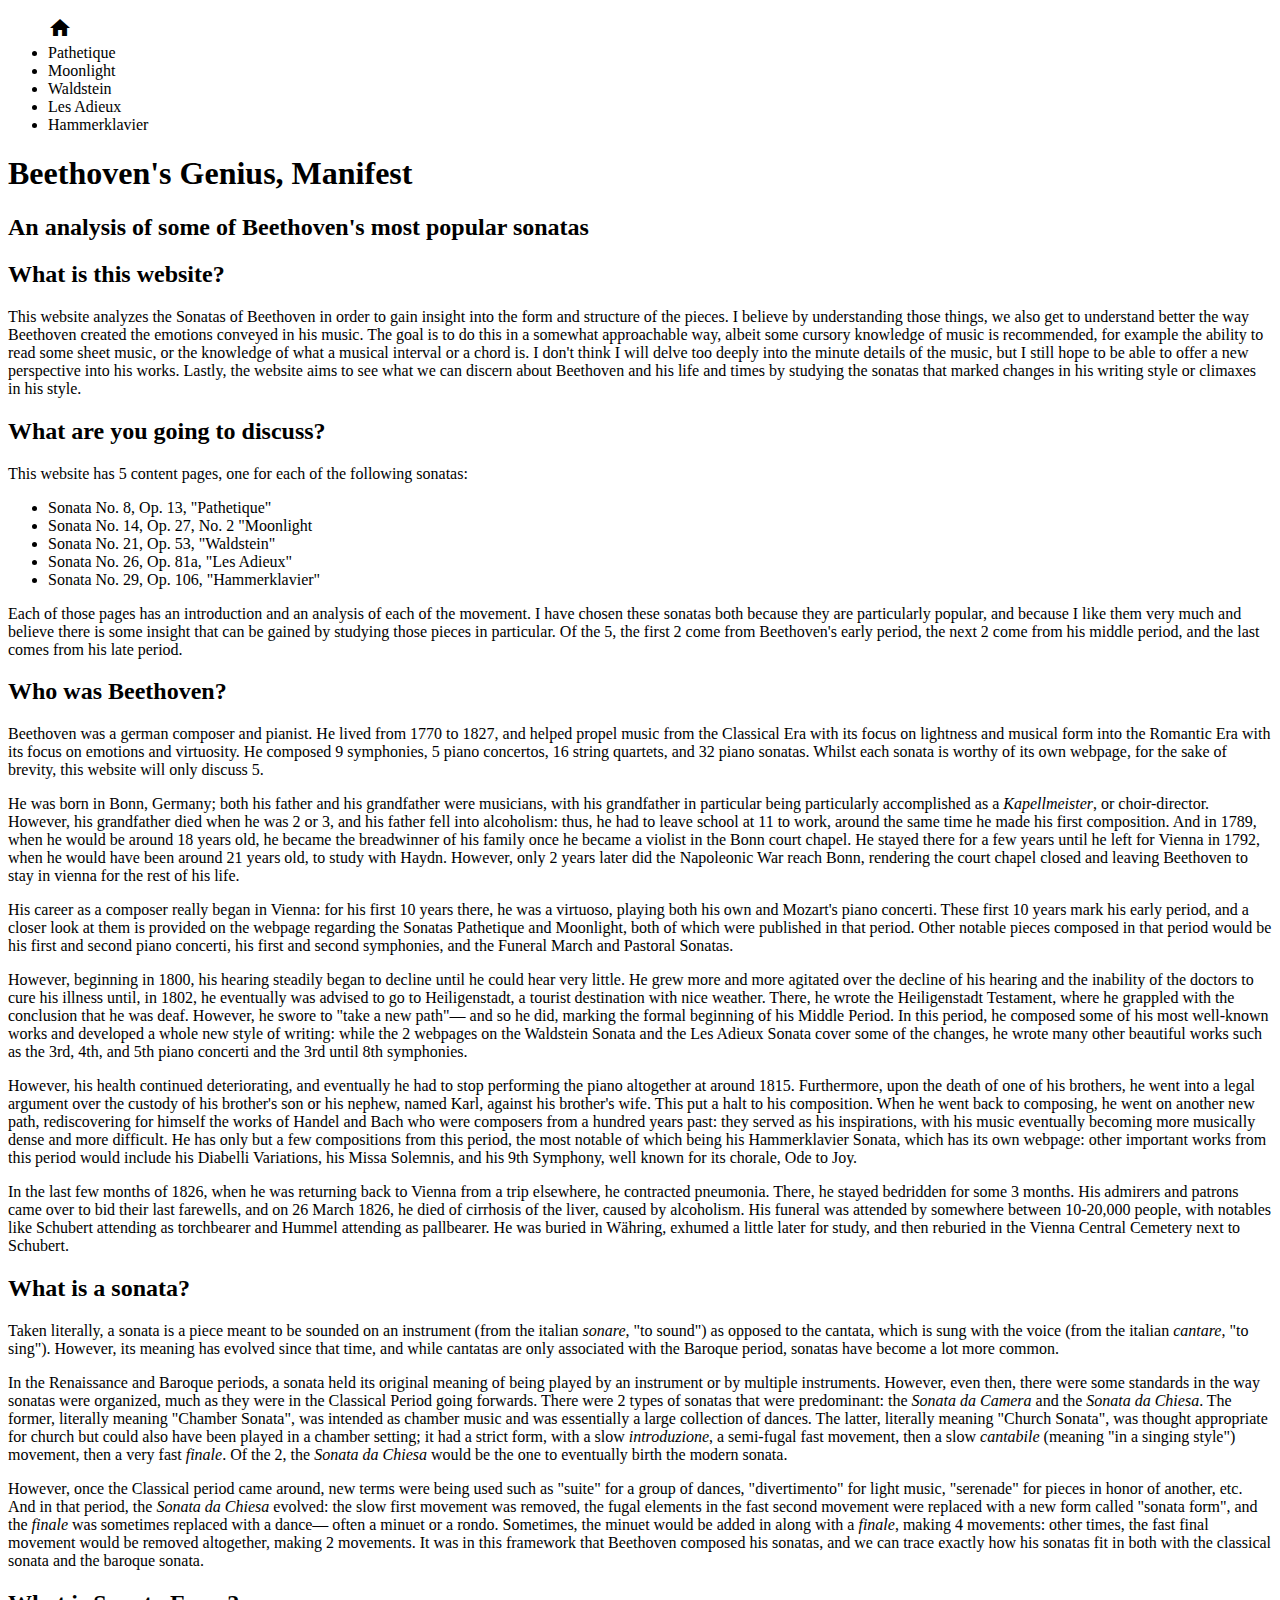
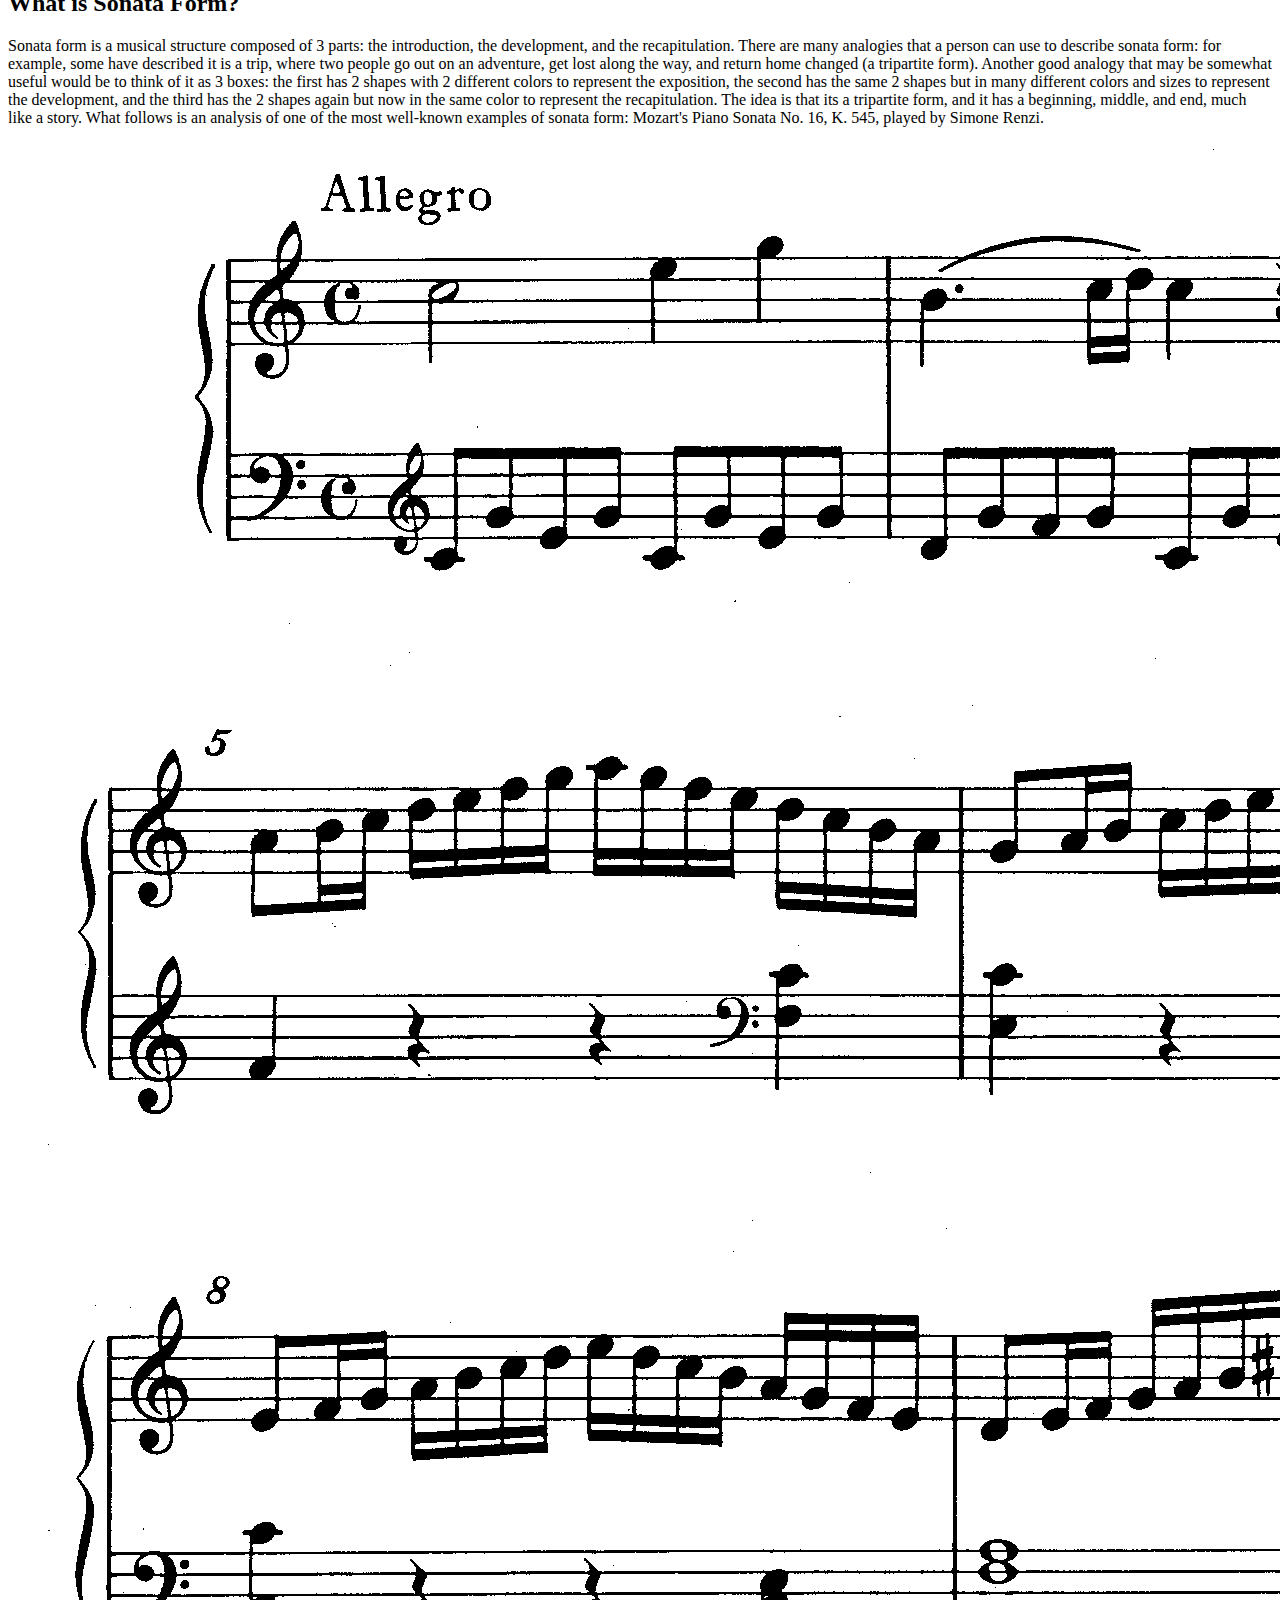
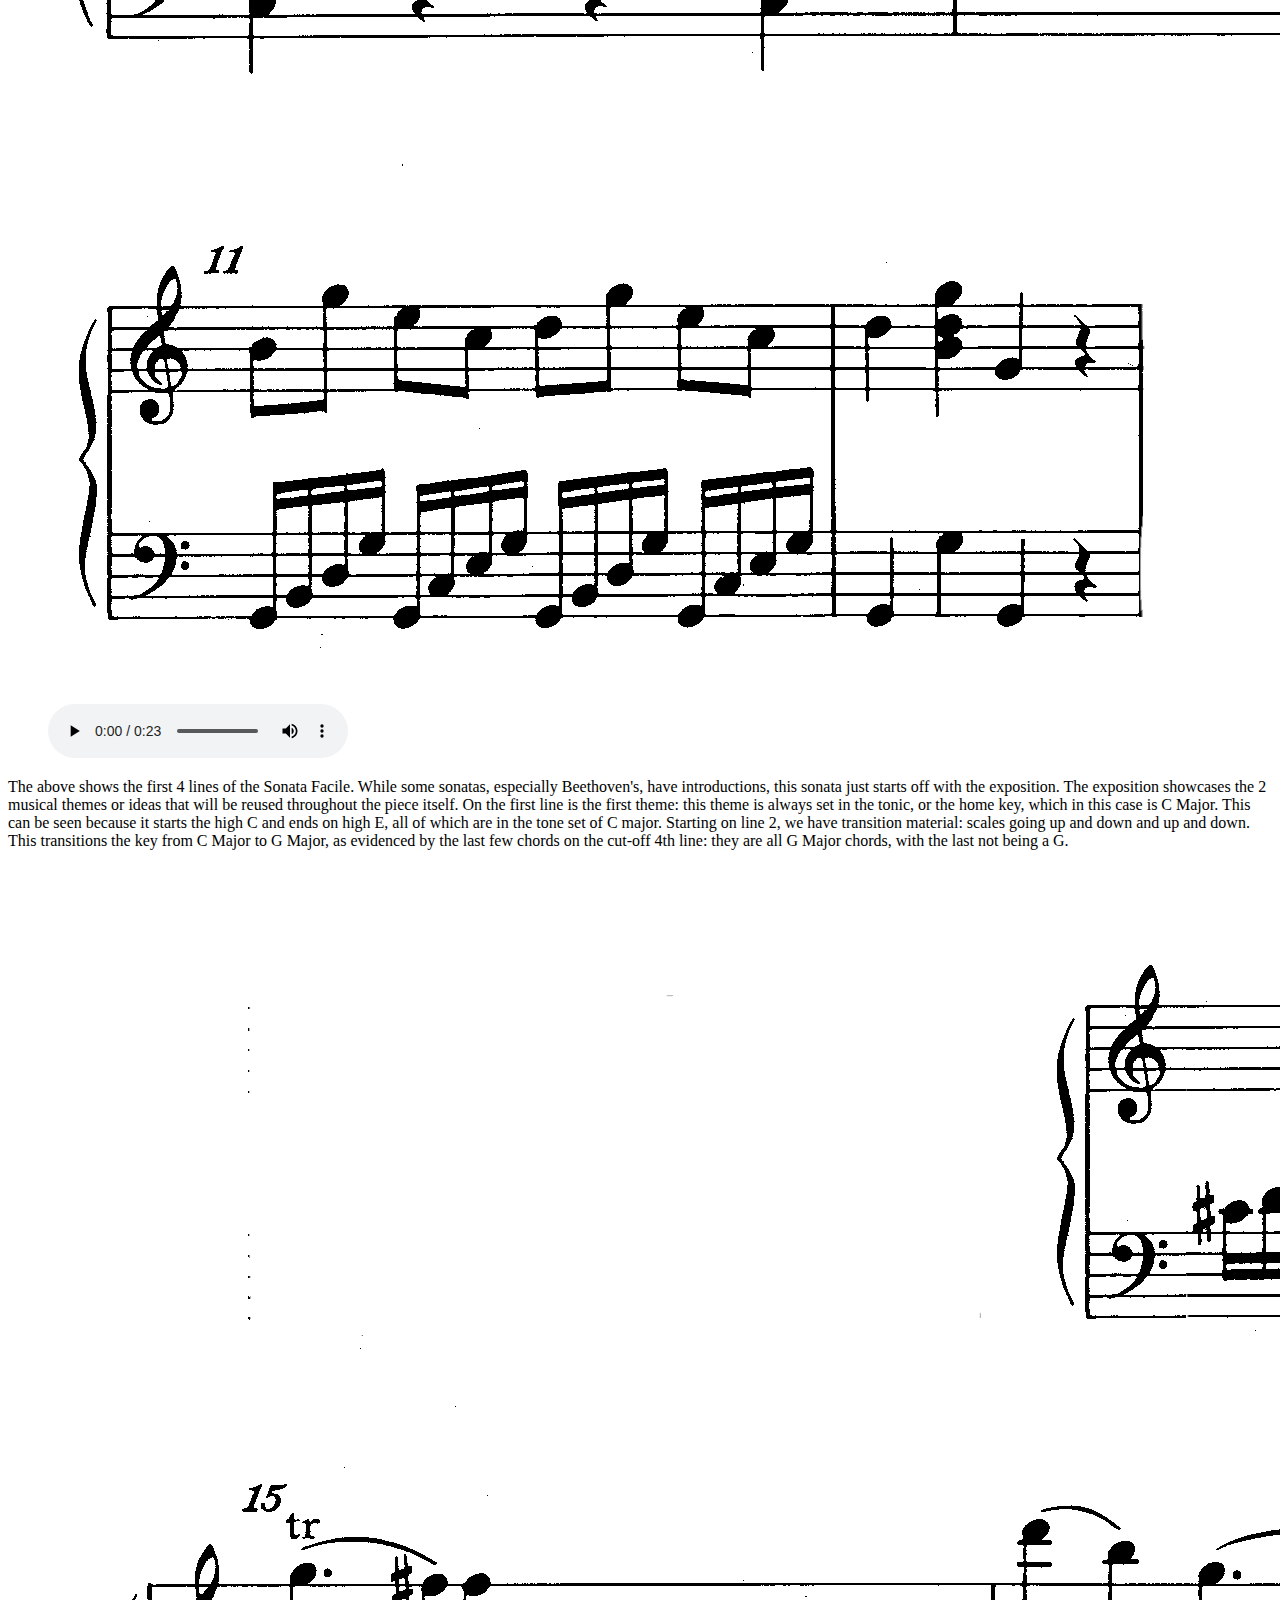
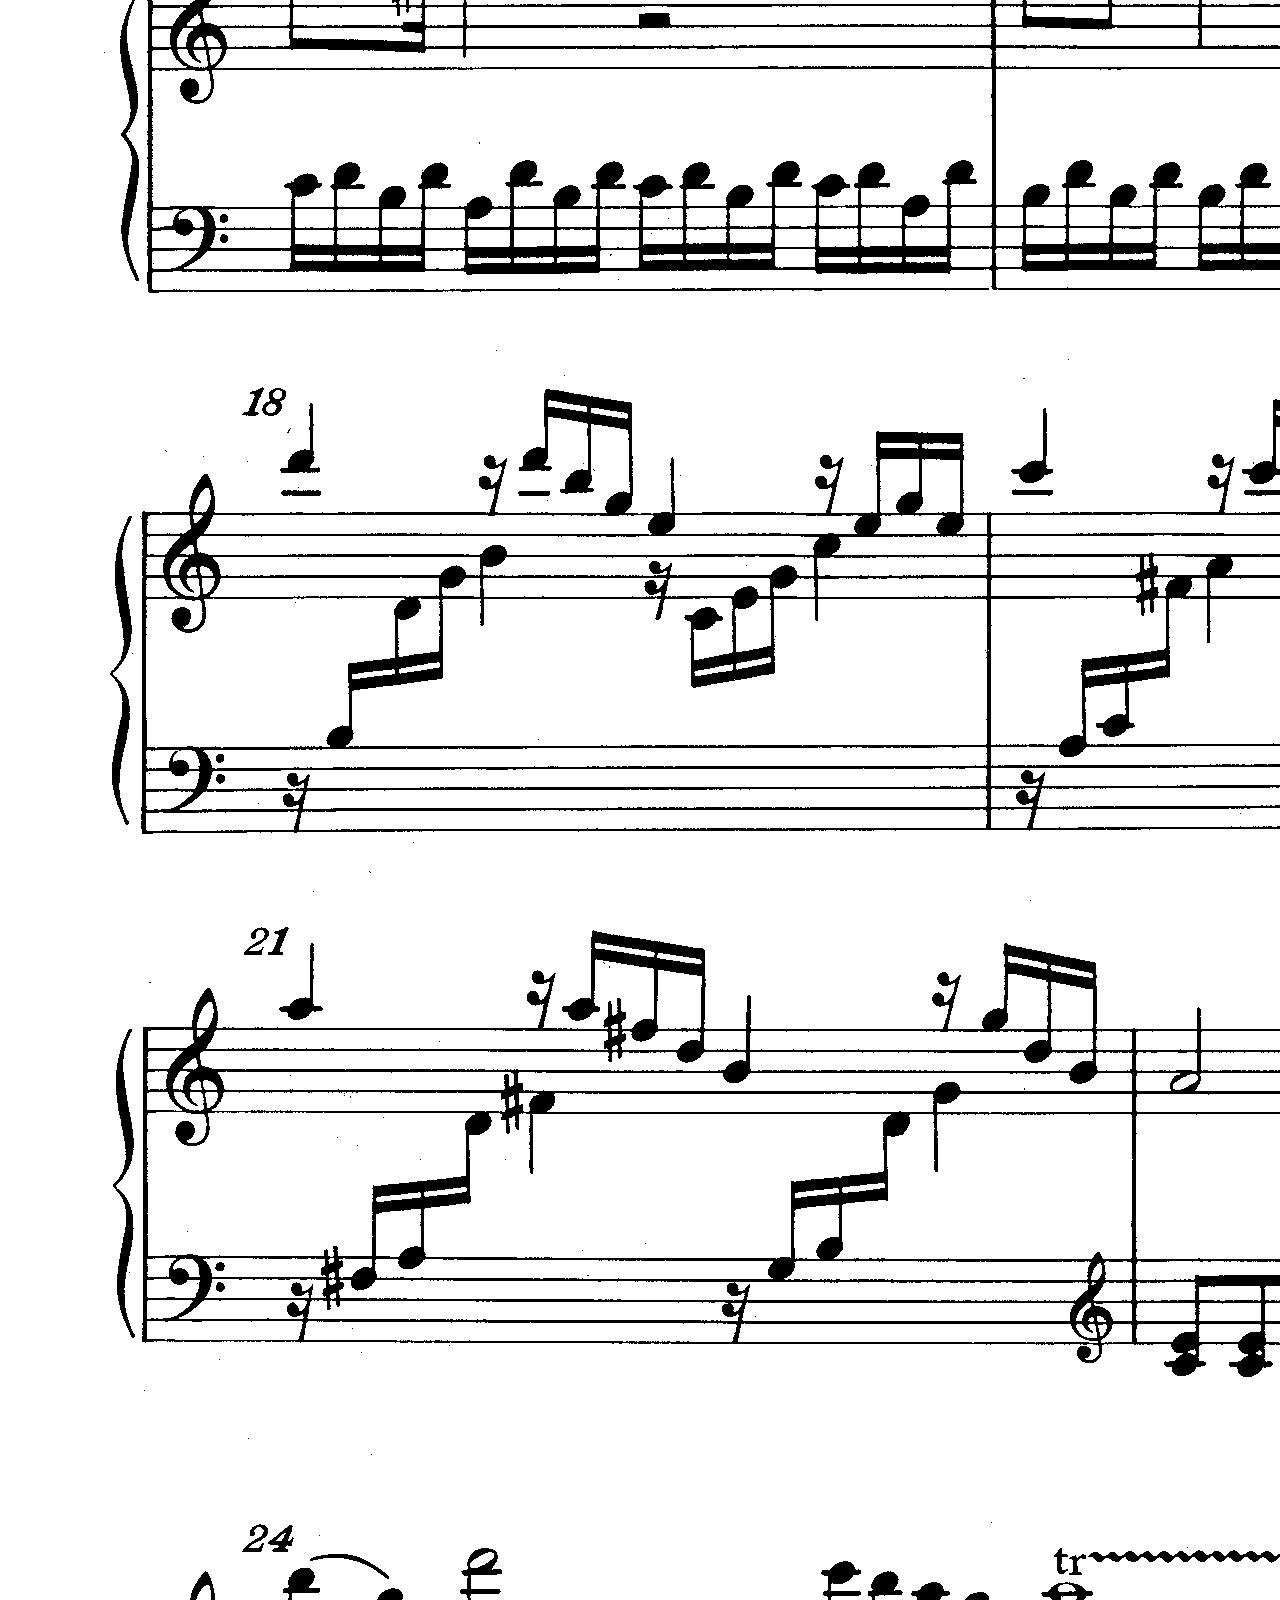
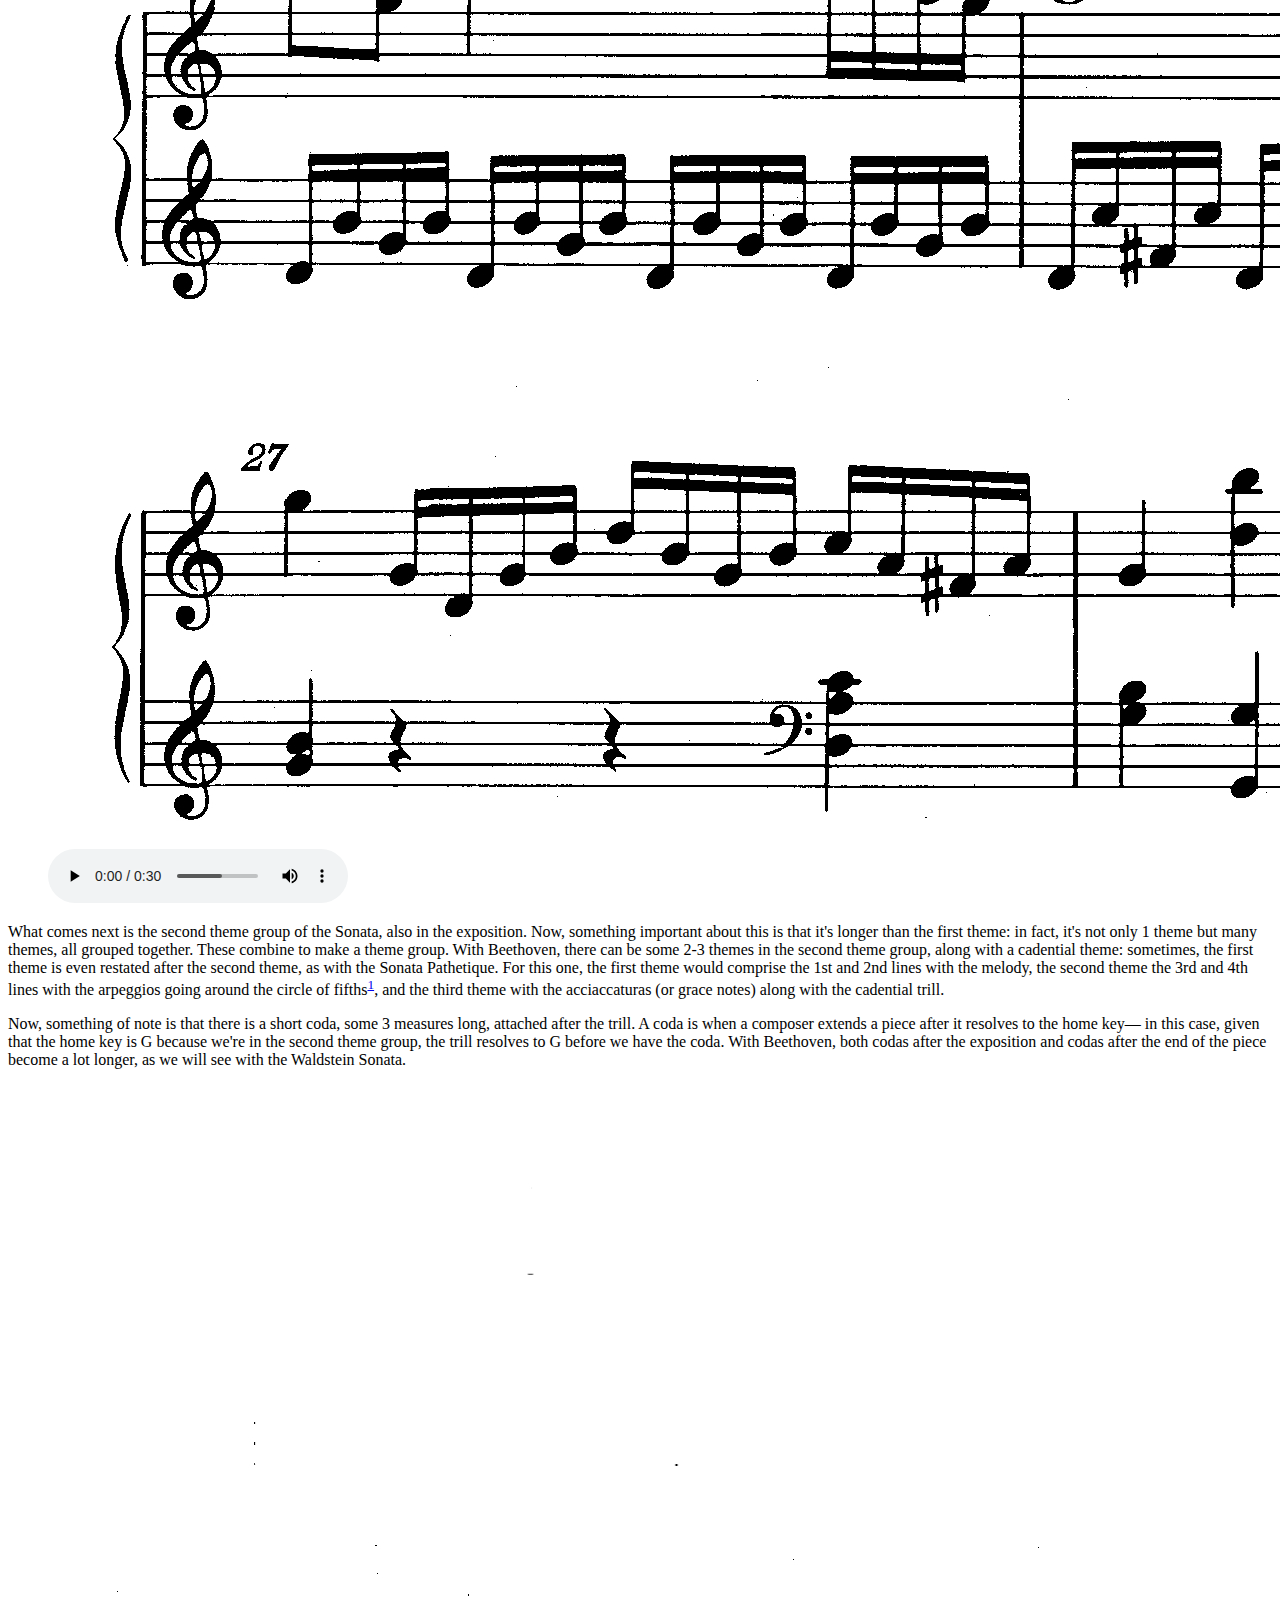
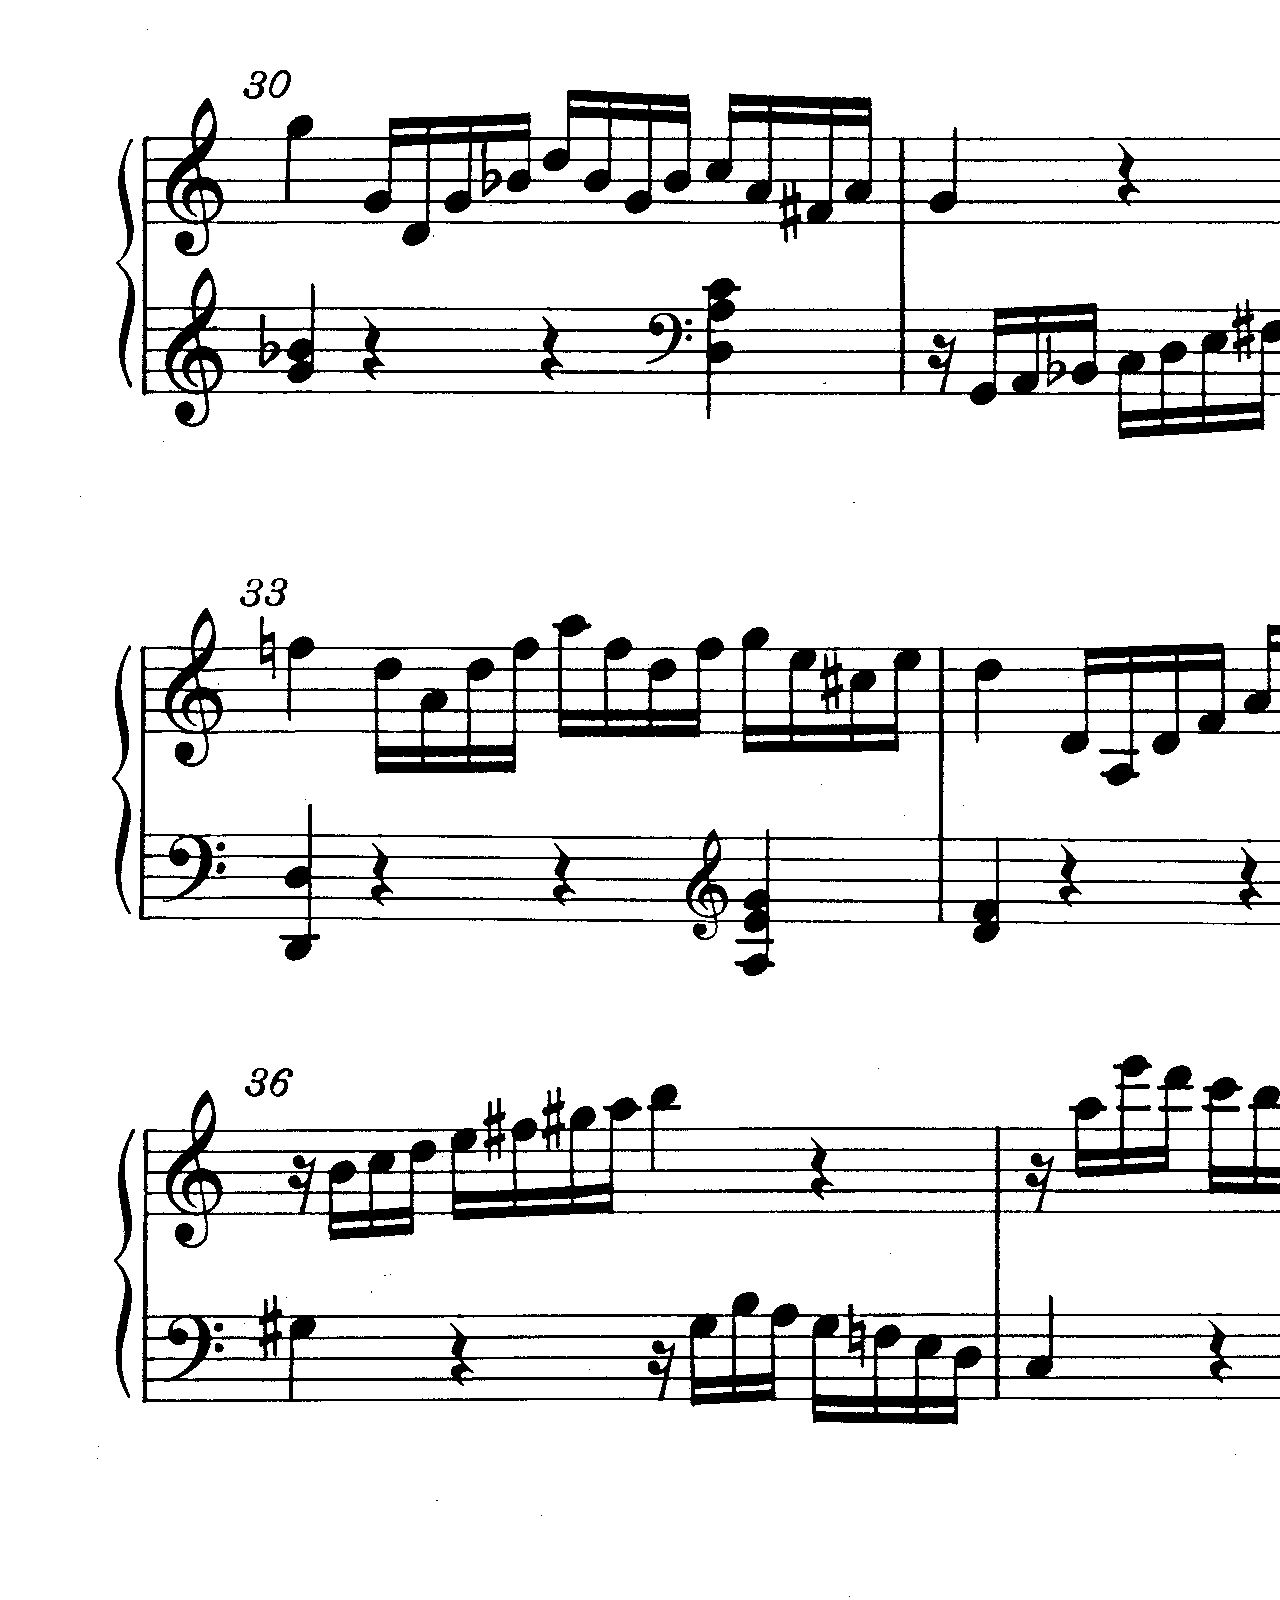
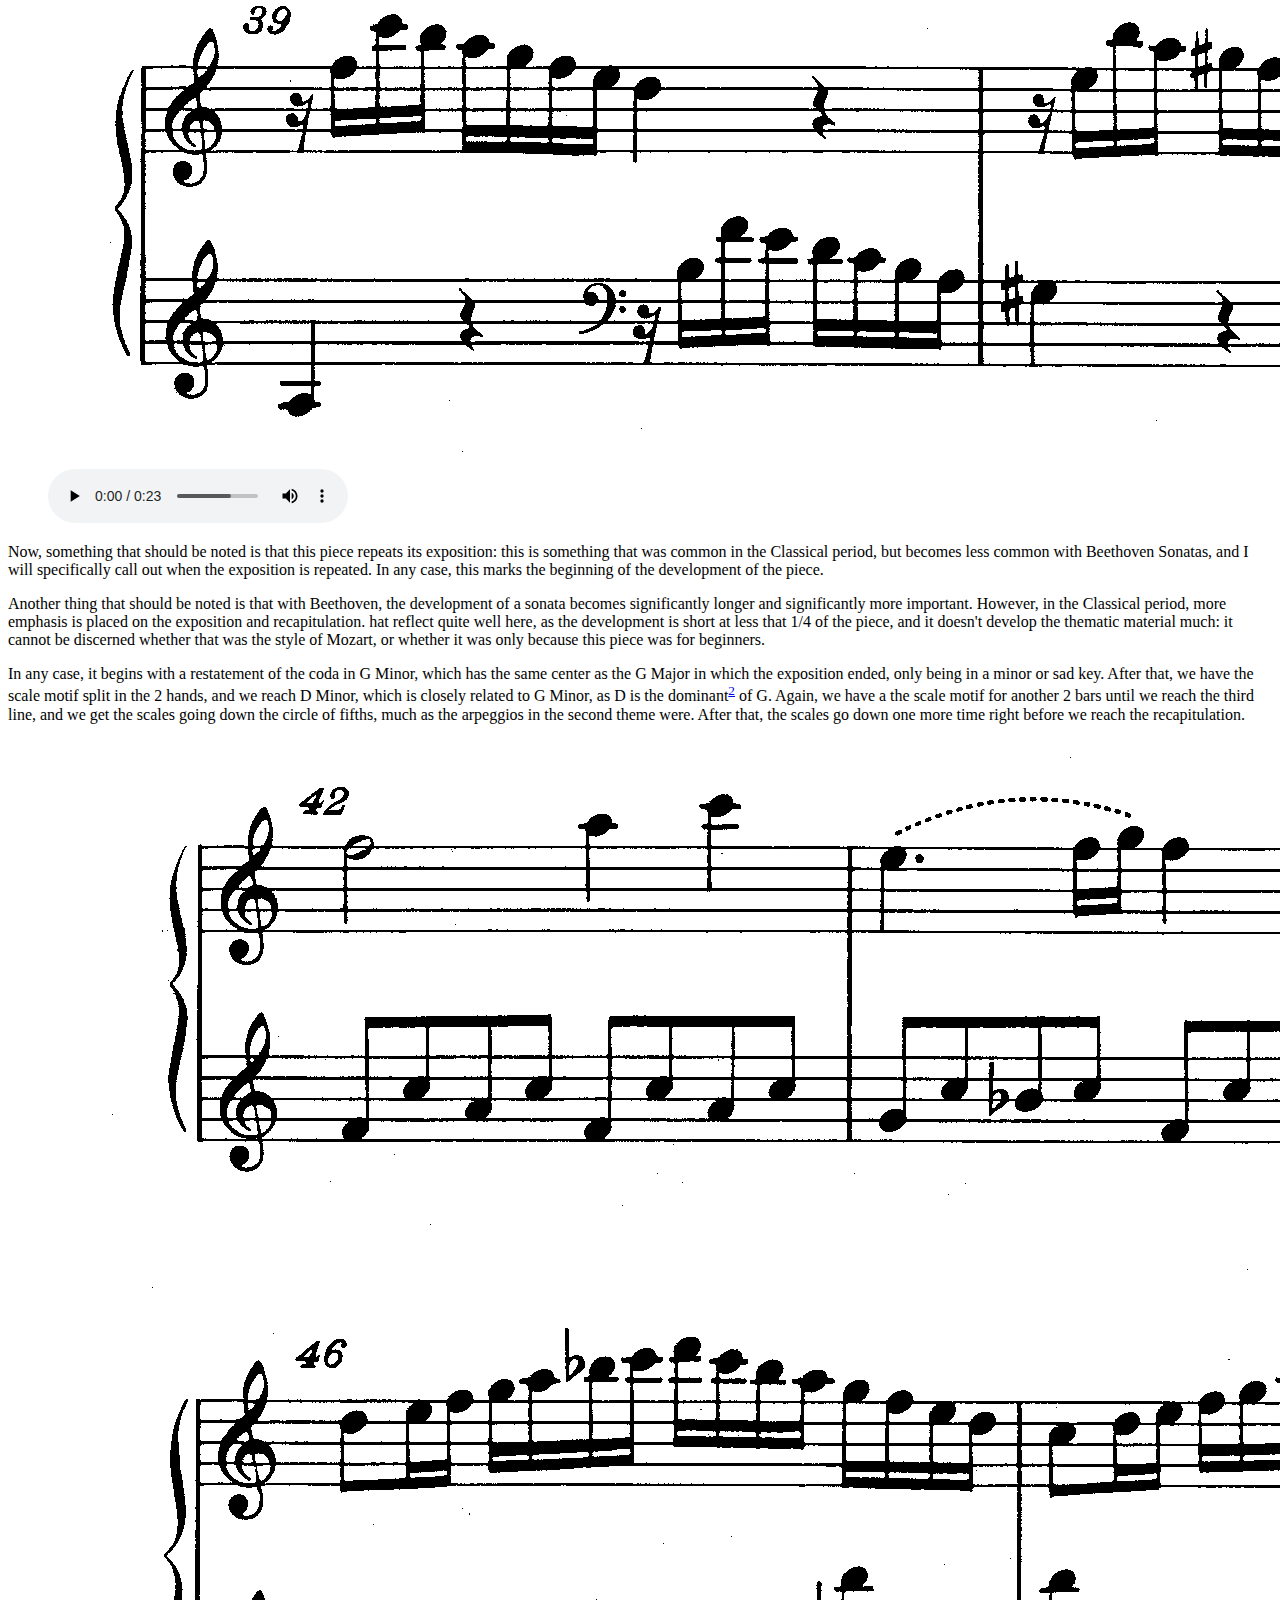
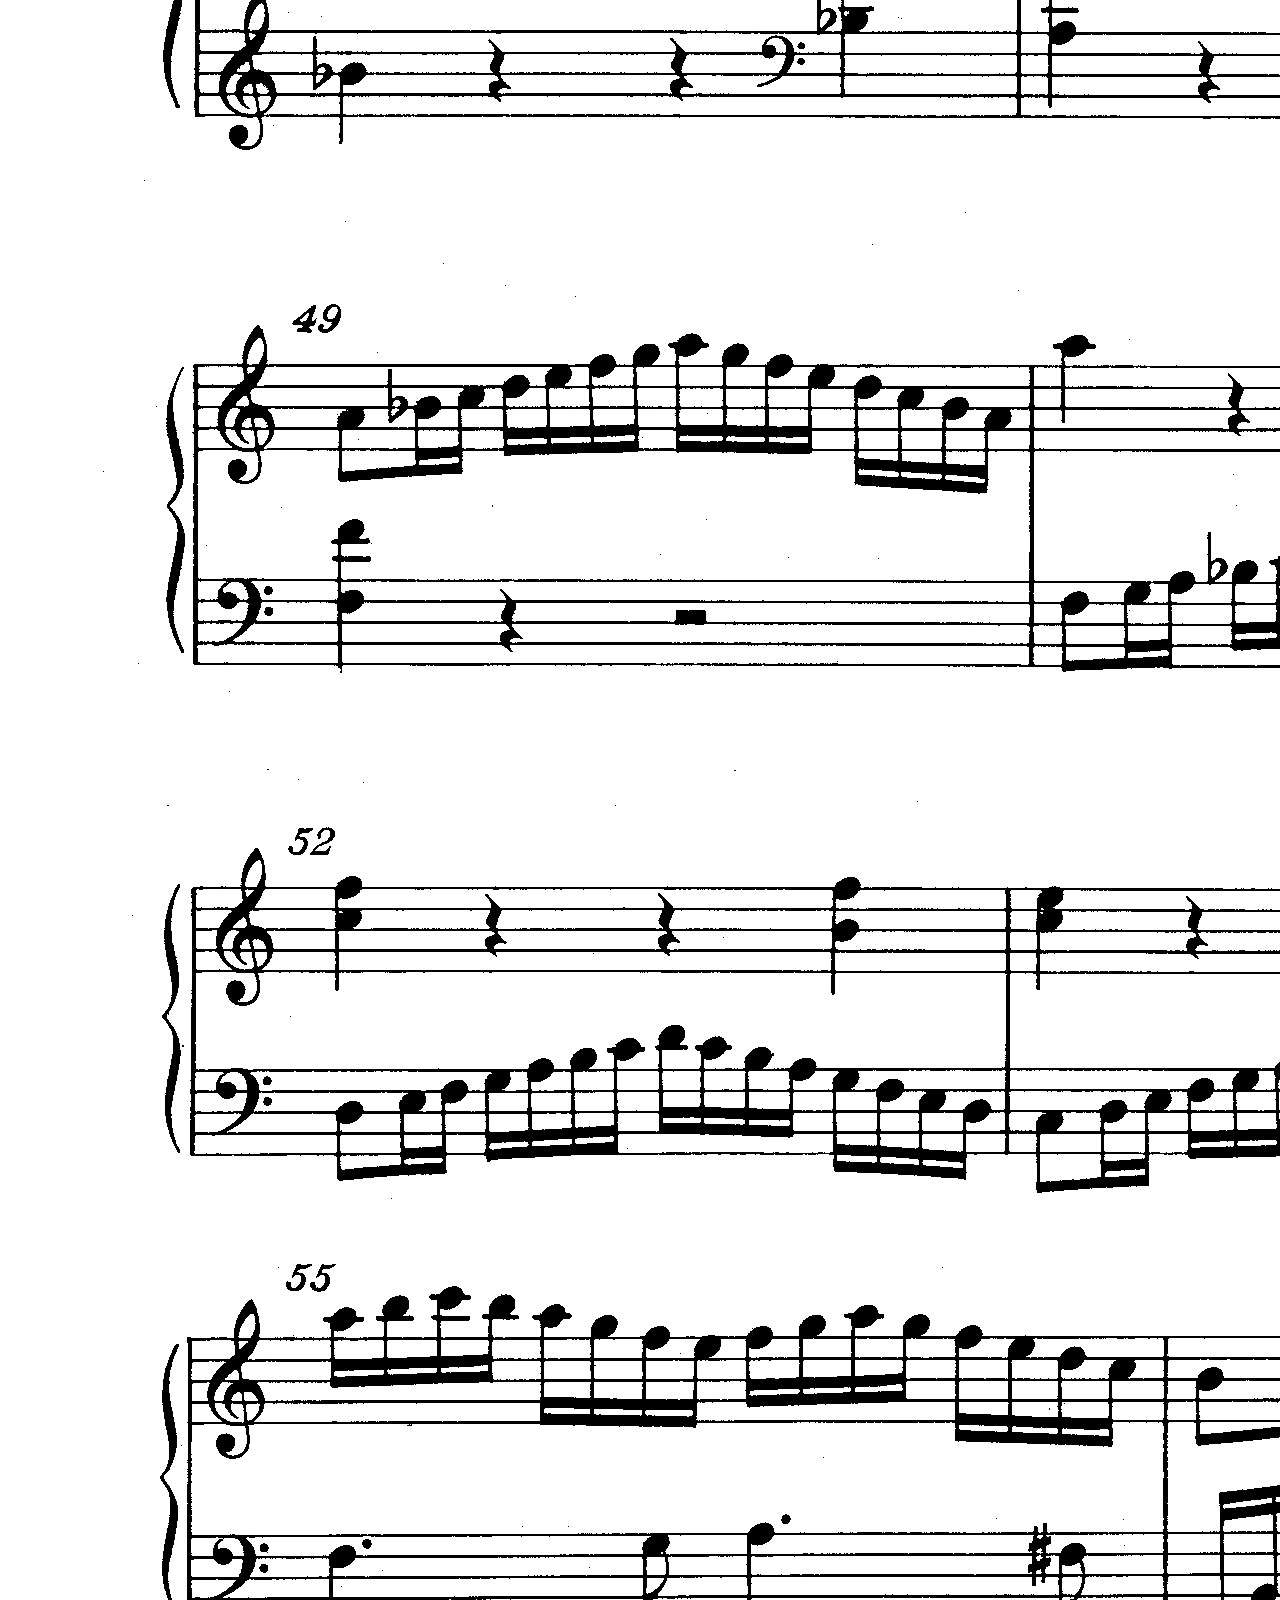
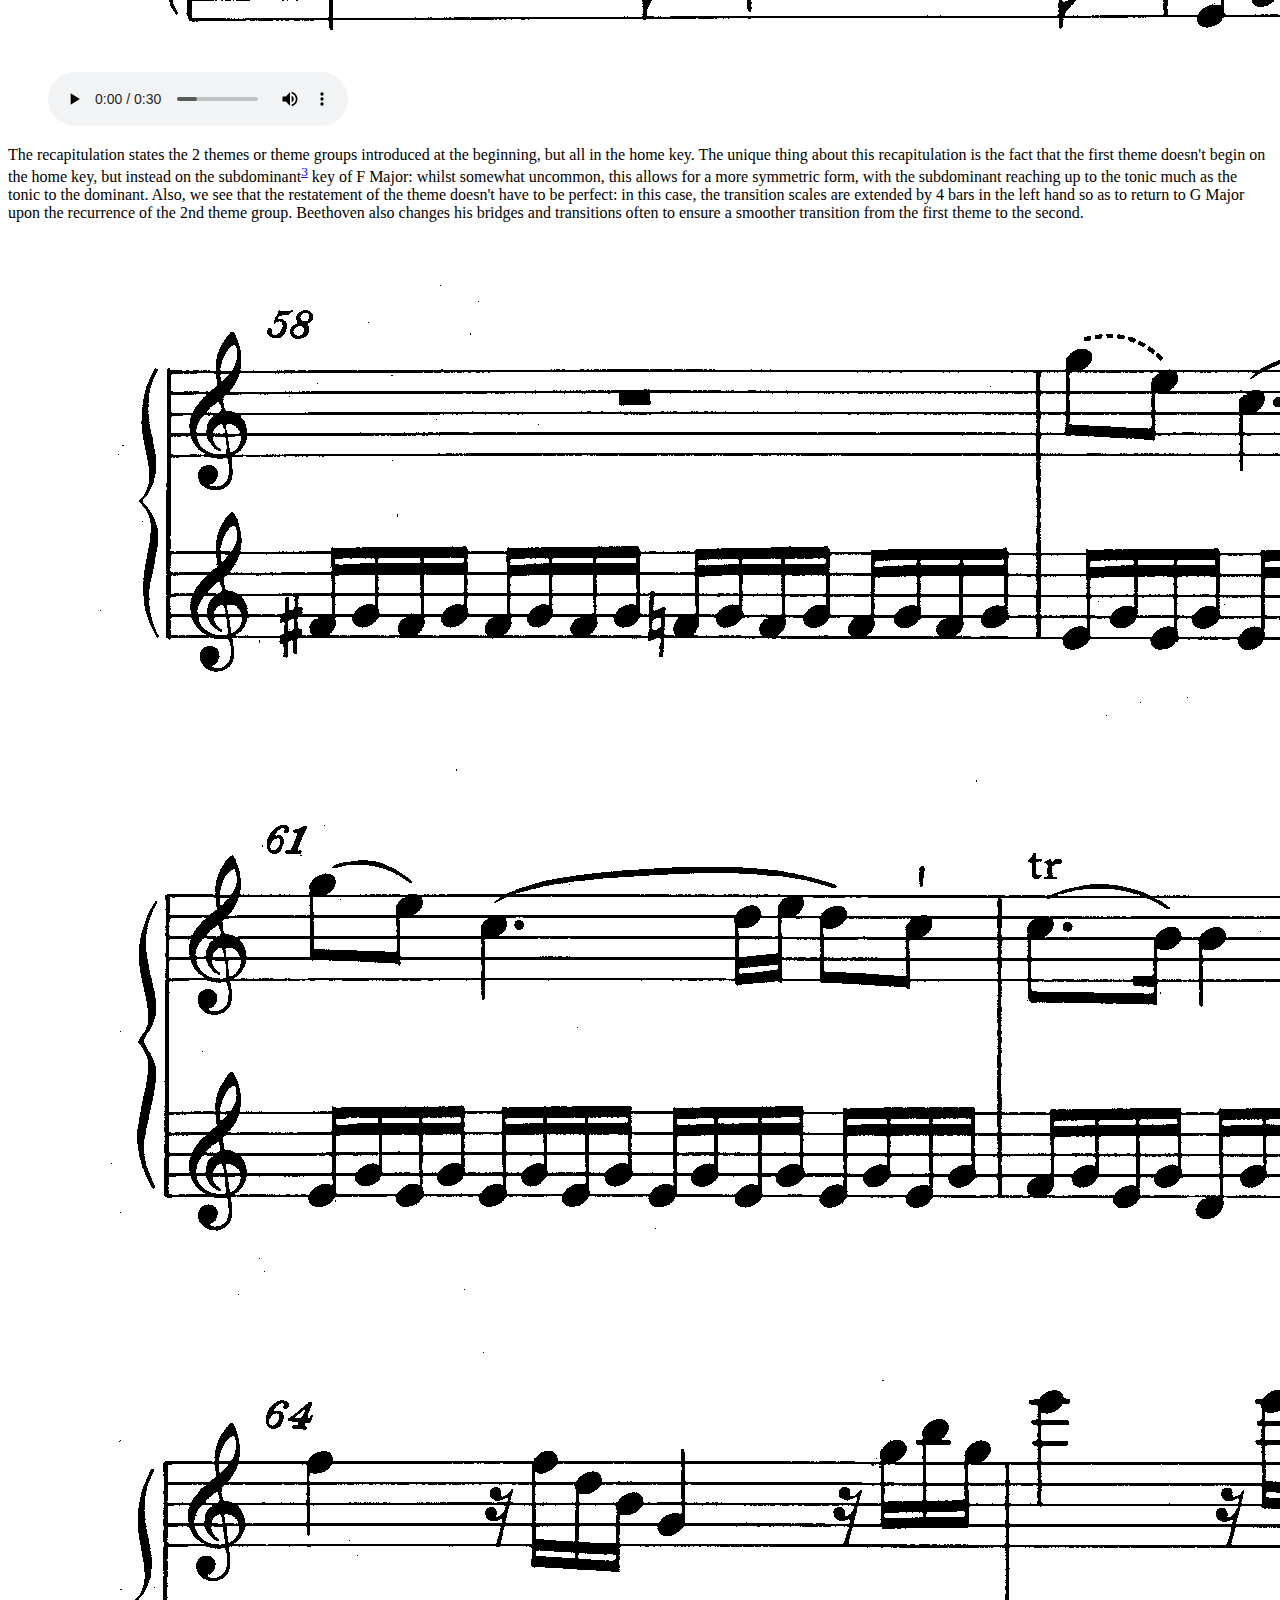
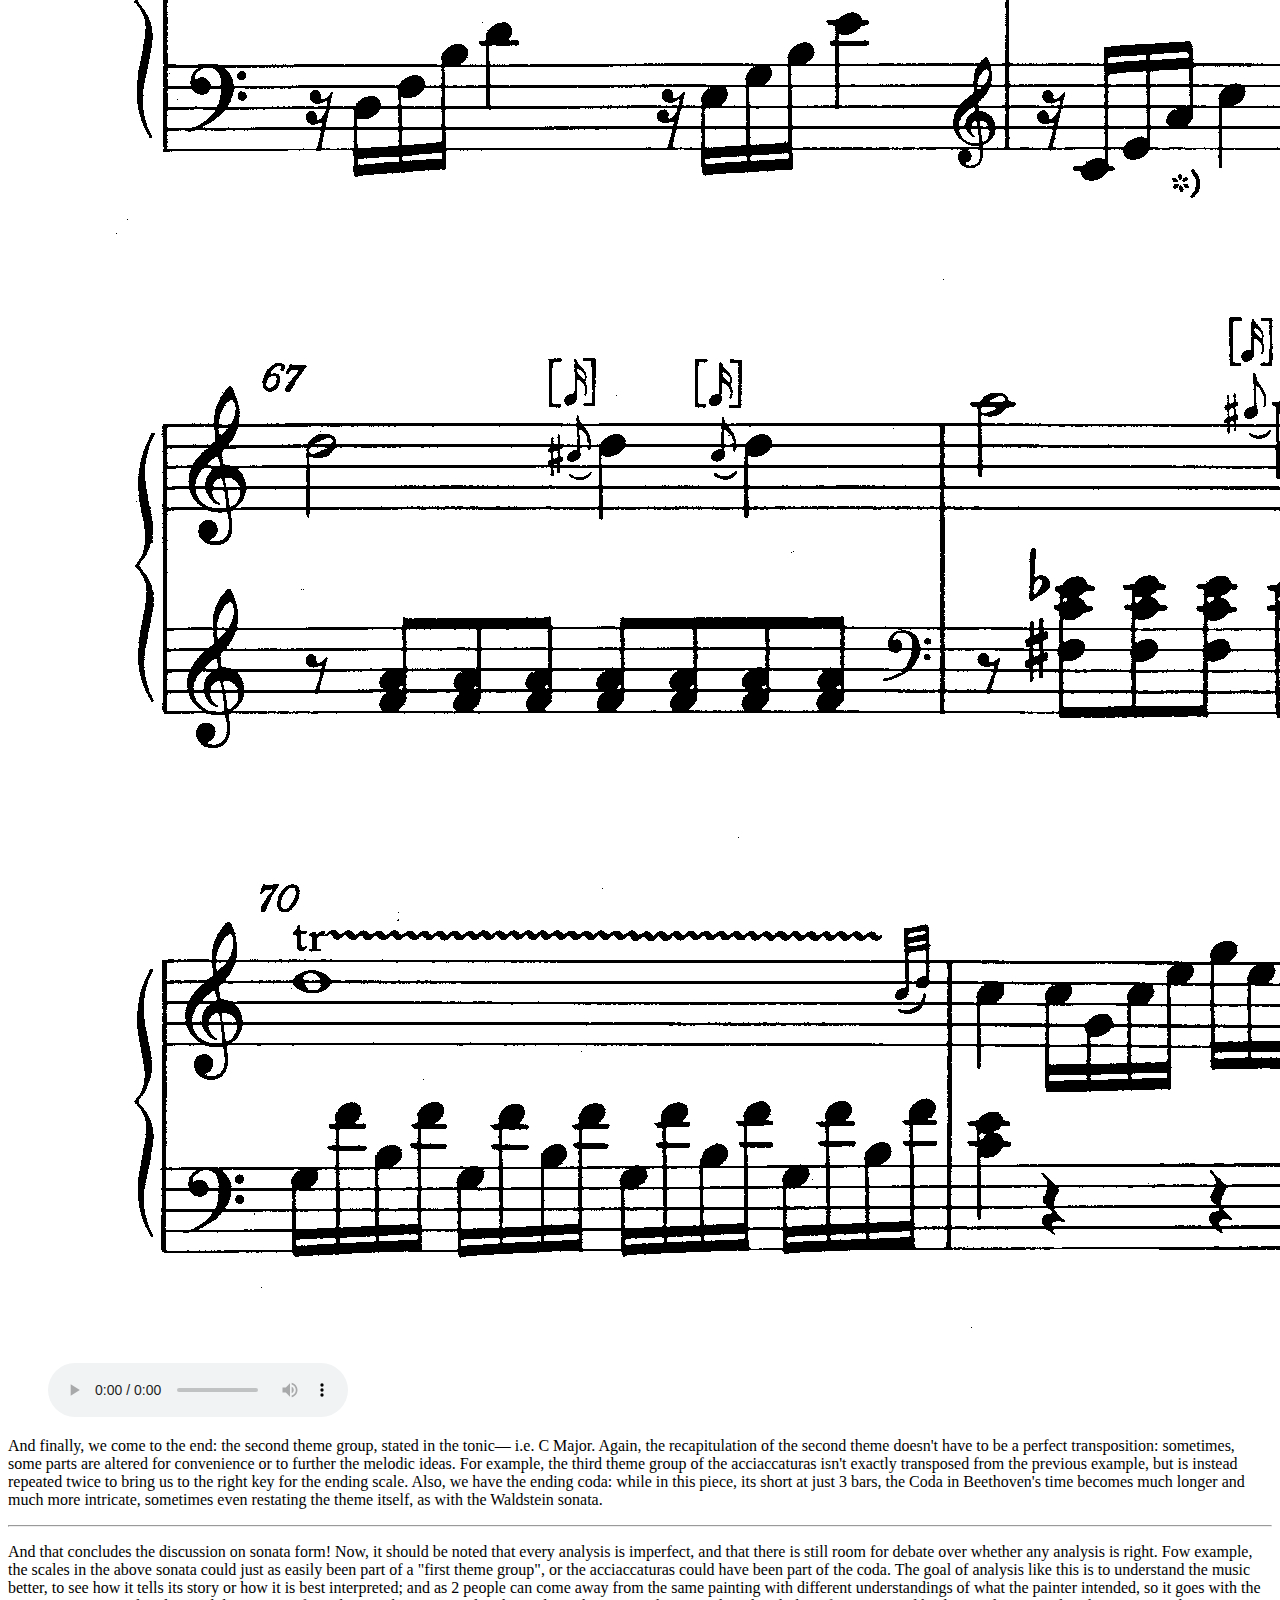
==== htdocs/index.html @ bbbd3258 "Corrected the sonata numbers and dates" ====
<!DOCTYPE html>

<html>
    <head>
        <title>Beethoven's Genius Manifest</title>

        <meta charset="utf8" />
        <meta name="author" content="Rex Alphonse Reventar" />
        <meta
            name="description"
            content="An introduction to Beethoven's Piano Sonatas"
        />
        <meta
            name="keywords"
            content="beethoven, sonatas, analysis, music theory"
        />
        <meta name="date" content="10/25/2021" />
        <meta name="revised" content="11/02/2021" />
        <link rel="icon" type="image/png" href="myicon.png" />

        <link
            rel="stylesheet"
            href="https://fonts.googleapis.com/icon?family=Material+Icons"
        />
    </head>
    <body>
        <nav>
            <ul>
                <li class="material-icons">home</li>
                <li>Pathetique</li>
                <li>Moonlight</li>
                <li>Waldstein</li>
                <li>Les Adieux</li>
                <li>Hammerklavier</li>
            </ul>
        </nav>
        <header>
            <div id="center">
                <h1>Beethoven's Genius, Manifest</h1>
                <h2>An analysis of some of Beethoven's most popular sonatas</h2>
            </div>
        </header>
        <main>
            <section>
                <h2>What is this website?</h2>
                <p>
                    This website analyzes the Sonatas of Beethoven in order to gain 
                    insight into the form and structure of the pieces. I believe 
                    by understanding those things, we also get to understand better 
                    the way Beethoven created the emotions conveyed in his music. 
                    The goal is to do this in a somewhat approachable way, 
                    albeit some cursory knowledge of music is recommended, for example 
                    the ability to read some sheet music, or the knowledge of what 
                    a musical interval or a chord is. I don't think I will delve too 
                    deeply into the minute details of the music, but I still hope to 
                    be able to offer a new perspective into his works. 
                    Lastly, the website aims to see what we can discern about Beethoven 
                    and his life and times by studying the sonatas that marked 
                    changes in his writing style or climaxes in his style.
                </p>
            </section>
            <section>
                <h2>What are you going to discuss?</h2>
                <p>
                    This website has 5 content pages, one for each of the following sonatas:
                    <ul>
                        <li>Sonata No. 8, Op. 13, "Pathetique" </li>
                        <li>Sonata No. 14, Op. 27, No. 2 "Moonlight</li>
                        <li>Sonata No. 21, Op. 53, "Waldstein"</li>
                        <li>Sonata No. 26, Op. 81a, "Les Adieux"</li>
                        <li>Sonata No. 29, Op. 106, "Hammerklavier"</li>
                    </ul>
                    Each of those pages has an introduction and an analysis of each of the movement. 
                    I have chosen these sonatas both because they are particularly popular,
                    and because I like them very much and believe there is some insight 
                    that can be gained by studying those pieces in particular.
                    Of the 5, the first 2 come from Beethoven's early period, 
                    the next 2 come from his middle period, and the last comes 
                    from his late period.
                </p>
            </section>
            <section>
                <h2>Who was Beethoven?</h2>
                <p>
                    Beethoven was a german composer and pianist. He lived from
                    1770 to 1827, and helped propel music from the Classical Era
                    with its focus on lightness and musical form into the
                    Romantic Era with its focus on emotions and virtuosity. He
                    composed 9 symphonies, 5 piano concertos, 16 string
                    quartets, and 32 piano sonatas. Whilst each sonata is worthy
                    of its own webpage, for the sake of brevity, this website
                    will only discuss 5.
                </p>
                <p>
                    He was born in Bonn, Germany; both his father and his
                    grandfather were musicians, with his grandfather in
                    particular being particularly accomplished as a
                    <i>Kapellmeister</i>, or choir-director. However, his
                    grandfather died when he was 2 or 3, and his father fell
                    into alcoholism: thus, he had to leave school at 11 to work,
                    around the same time he made his first composition. And in
                    1789, when he would be around 18 years old, he became the
                    breadwinner of his family once he became a violist in the
                    Bonn court chapel. He stayed there for a few years until he
                    left for Vienna in 1792, when he would have been around 21
                    years old, to study with Haydn. However, only 2 years later
                    did the Napoleonic War reach Bonn, rendering the court
                    chapel closed and leaving Beethoven to stay in vienna for
                    the rest of his life.
                </p>
                <p>
                    His career as a composer really began in Vienna: for his
                    first 10 years there, he was a virtuoso, playing both his
                    own and Mozart's piano concerti. These first 10 years mark
                    his early period, and a closer look at them is provided on
                    the webpage regarding the Sonatas Pathetique and Moonlight,
                    both of which were published in that period. Other notable
                    pieces composed in that period would be his first and second
                    piano concerti, his first and second symphonies, and the
                    Funeral March and Pastoral Sonatas.
                </p>
                <p>
                    However, beginning in 1800, his hearing steadily began to
                    decline until he could hear very little. He grew more and
                    more agitated over the decline of his hearing and the
                    inability of the doctors to cure his illness until, in 1802, he
                    eventually was advised to go to Heiligenstadt, a tourist
                    destination with nice weather. There, he wrote the
                    Heiligenstadt Testament, where he grappled with the
                    conclusion that he was deaf. However, he swore to "take a
                    new path"— and so he did, marking the formal beginning of
                    his Middle Period. In this period, he composed some of his
                    most well-known works and developed a whole new style of
                    writing: while the 2 webpages on the Waldstein Sonata and
                    the Les Adieux Sonata cover some of the changes, he wrote
                    many other beautiful works such as the 3rd, 4th, and 5th
                    piano concerti and the 3rd until 8th symphonies.
                </p>
                <p>
                    However, his health continued deteriorating, and eventually
                    he had to stop performing the piano altogether at around
                    1815. Furthermore, upon the death of one of his brothers, he
                    went into a legal argument over the custody of his brother's
                    son or his nephew, named Karl, against his brother's wife.
                    This put a halt to his composition. When he went back to
                    composing, he went on another new path, rediscovering for
                    himself the works of Handel and Bach who were composers from
                    a hundred years past: they served as his inspirations, with
                    his music eventually becoming more musically dense and more
                    difficult. He has only but a few compositions from this
                    period, the most notable of which being his Hammerklavier
                    Sonata, which has its own webpage: other important works
                    from this period would include his Diabelli Variations, his
                    Missa Solemnis, and his 9th Symphony, well known for its
                    chorale, Ode to Joy.
                </p>
                <p>
                    In the last few months of 1826, when he was returning back
                    to Vienna from a trip elsewhere, he contracted pneumonia.
                    There, he stayed bedridden for some 3 months. His admirers
                    and patrons came over to bid their last farewells, and on 26
                    March 1826, he died of cirrhosis of the liver, caused by
                    alcoholism. His funeral was attended by somewhere between
                    10-20,000 people, with notables like Schubert attending as
                    torchbearer and Hummel attending as pallbearer. He was
                    buried in Währing, exhumed a little later for study, and
                    then reburied in the Vienna Central Cemetery next to
                    Schubert.
                </p>
            </section>
            <section>
                <h2>What is a sonata?</h2>
                <p>
                    Taken literally, a sonata is a piece meant to be sounded on
                    an instrument (from the italian <i>sonare</i>, "to sound")
                    as opposed to the cantata, which is sung with the voice
                    (from the italian <i>cantare</i>, "to sing"). However, its
                    meaning has evolved since that time, and while cantatas are
                    only associated with the Baroque period, sonatas have become
                    a lot more common.
                </p>
                <p>
                    In the Renaissance and Baroque periods, a sonata held its
                    original meaning of being played by an instrument or by
                    multiple instruments. However, even then, there were some
                    standards in the way sonatas were organized, much as they
                    were in the Classical Period going forwards. There were 2
                    types of sonatas that were predominant: the
                    <i>Sonata da Camera</i> and the <i>Sonata da Chiesa</i>. The
                    former, literally meaning "Chamber Sonata", was intended as
                    chamber music and was essentially a large collection of
                    dances. The latter, literally meaning "Church Sonata", was
                    thought appropriate for church but could also have been
                    played in a chamber setting; it had a strict form, with a
                    slow <i>introduzione</i>, a semi-fugal fast movement, then a
                    slow <i>cantabile</i> (meaning "in a singing style")
                    movement, then a very fast <i>finale</i>. Of the 2, the
                    <i>Sonata da Chiesa</i>
                    would be the one to eventually birth the modern sonata.
                </p>
                <p>
                    However, once the Classical period came around, new terms
                    were being used such as "suite" for a group of dances,
                    "divertimento" for light music, "serenade" for pieces in
                    honor of another, etc. And in that period, the
                    <i>Sonata da Chiesa</i> evolved: the slow first movement was
                    removed, the fugal elements in the fast second movement were
                    replaced with a new form called "sonata form", and the
                    <i>finale</i> was sometimes replaced with a dance— often a
                    minuet or a rondo. Sometimes, the minuet would be added in
                    along with a <i>finale</i>, making 4 movements: other times,
                    the fast final movement would be removed altogether, making
                    2 movements. It was in this framework that Beethoven
                    composed his sonatas, and we can trace exactly how his
                    sonatas fit in both with the classical sonata and the
                    baroque sonata.
                </p>
            </section>
            <section>
                <h2>What is Sonata Form?</h2>
                <p>
                    Sonata form is a musical structure composed of 3 parts: the
                    introduction, the development, and the recapitulation. There
                    are many analogies that a person can use to describe sonata
                    form: for example, some have described it is a trip, where
                    two people go out on an adventure, get lost along the way,
                    and return home changed (a tripartite form). Another good
                    analogy that may be somewhat useful would be to think of it
                    as 3 boxes: the first has 2 shapes with 2 different colors
                    to represent the exposition, the second has the same 2
                    shapes but in many different colors and sizes to represent
                    the development, and the third has the 2 shapes again but
                    now in the same color to represent the recapitulation. The
                    idea is that its a tripartite form, and it has a beginning,
                    middle, and end, much like a story. What follows is an
                    analysis of one of the most well-known examples of sonata
                    form: Mozart's Piano Sonata No. 16, K. 545, played by Simone
                    Renzi.
                </p>
                <figure>
                    <img
                        src="../images/mozart_sonata_facile_expo_1.jpg"
                        alt="The first 4 lines of the Sonata Facile"
                        title="The first theme of the Sonata and the transition"
                    />
                    <audio controls src="../audio/01-Expo, Theme 1.mp3">
                        Your browser does not support the
                        <code>audio</code> element.
                    </audio>
                </figure>
                <p>
                    The above shows the first 4 lines of the Sonata Facile.
                    While some sonatas, especially Beethoven's, have
                    introductions, this sonata just starts off with the
                    exposition. The exposition showcases the 2 musical themes or
                    ideas that will be reused throughout the piece itself. On
                    the first line is the first theme: this theme is always set
                    in the tonic, or the home key, which in this case is C
                    Major. This can be seen because it starts the high C and
                    ends on high E, all of which are in the tone set of C major.
                    Starting on line 2, we have transition material: scales
                    going up and down and up and down. This transitions the key
                    from C Major to G Major, as evidenced by the last few chords
                    on the cut-off 4th line: they are all G Major chords, with
                    the last not being a G.
                </p>
                <figure>
                    <img
                        src="../images/mozart_sonata_facile_expo_2-1.jpg"
                        alt="The next 6 lines of Mozart's Sonata Facile"
                        title="The second theme group of the Sonata Facile"
                    />
                    <audio controls src="../audio/02-Expo, Theme 2.mp3">
                        Your browser does not support the
                        <code>audio</code> element.
                    </audio>
                </figure>
                <p>
                    What comes next is the second theme group of the Sonata,
                    also in the exposition. Now, something important about this
                    is that it's longer than the first theme: in fact, it's not
                    only 1 theme but many themes, all grouped together. These
                    combine to make a theme group. With Beethoven, there can be
                    some 2-3 themes in the second theme group, along with a
                    cadential theme: sometimes, the first theme is even restated
                    after the second theme, as with the Sonata Pathetique. For
                    this one, the first theme would comprise the 1st and 2nd
                    lines with the melody, the second theme the 3rd and 4th
                    lines with the arpeggios going around the circle of
                    fifths<sup id="footnote-1-ref"><a href="#footnote-1">1</a></sup>, and the third theme with the
                    acciaccaturas (or grace notes) along with the cadential
                    trill.
                </p>
                <p>
                    Now, something of note is that there is a short coda, some 3
                    measures long, attached after the trill. A coda is when a
                    composer extends a piece after it resolves to the home key—
                    in this case, given that the home key is G because we're in
                    the second theme group, the trill resolves to G before we
                    have the coda. With Beethoven, both codas after the
                    exposition and codas after the end of the piece become a lot
                    longer, as we will see with the Waldstein Sonata.
                </p>
                <figure>
                    <img
                        src="../images/mozart_sonata_facile_dev.jpg"
                        alt="The next 5 lines of Mozart's Sonata Facile"
                        title="The development of the Sonata Facile"
                    />
                    <audio controls src="../audio/04-Development.mp3">
                        Your browser does not support the
                        <code>audio</code> element.
                    </audio>
                </figure>
                <p>
                    Now, something that should be noted is that this piece
                    repeats its exposition: this is something that was common in
                    the Classical period, but becomes less common with Beethoven
                    Sonatas, and I will specifically call out when the
                    exposition is repeated. In any case, this marks the
                    beginning of the development of the piece.
                </p>
                <p>
                    Another thing that should be noted is that with Beethoven,
                    the development of a sonata becomes significantly longer and
                    significantly more important. However, in the Classical
                    period, more emphasis is placed on the exposition and
                    recapitulation. hat reflect quite well here, as the
                    development is short at less that 1/4 of the piece, and it
                    doesn't develop the thematic material much: it cannot be
                    discerned whether that was the style of Mozart, or whether
                    it was only because this piece was for beginners.
                </p>
                <p>
                    In any case, it begins with a restatement of the coda in G
                    Minor, which has the same center as the G Major in which the
                    exposition ended, only being in a minor or sad key. After
                    that, we have the scale motif split in the 2 hands, and we
                    reach D Minor, which is closely related to G Minor, as D is
                    the dominant<sup id="footnote-2-ref"><a href="#footnote-2">2</a></sup>
                    of G. Again, we have a the scale motif for another 2 bars
                    until we reach the third line, and we get the scales going
                    down the circle of fifths, much as the arpeggios in the
                    second theme were. After that, the scales go down one more
                    time right before we reach the recapitulation.
                </p>
                <figure>
                    <img
                        src="../images/mozart_sonata_facile_recap_1.jpg"
                        alt="The next 5 lines of Mozart's Sonata Facile"
                        title="The recapitulation of the first theme of the Sonata Facile"
                    />
                    <audio controls src="../audio/05-Recap, Theme 1.mp3">
                        Your browser does not support the
                        <code>audio</code> element.
                    </audio>
                </figure>
                <p>
                    The recapitulation states the 2 themes or theme groups
                    introduced at the beginning, but all in the home key. The
                    unique thing about this recapitulation is the fact that the
                    first theme doesn't begin on the home key, but instead on
                    the subdominant<sup id="footnote-3-ref"><a href="#footnote-3">3</a></sup> key of F Major: whilst somewhat
                    uncommon, this allows for a more symmetric form, with the
                    subdominant reaching up to the tonic much as the tonic to
                    the dominant. Also, we see that the restatement of the theme
                    doesn't have to be perfect: in this case, the transition
                    scales are extended by 4 bars in the left hand so as to
                    return to G Major upon the recurrence of the 2nd theme
                    group. Beethoven also changes his bridges and transitions
                    often to ensure a smoother transition from the first theme
                    to the second.
                </p>
                <figure>
                    <img
                        src="../images/mozart_sonata_facile_recap_2.jpg"
                        alt="The last 5 lines of Mozart's Sonata Facile"
                        title="The recapitulation of the second theme of the Sonata Facile"
                    />
                    <audio controls src="../audio/05-Recap, Theme 2.mp3">
                        Your browser does not support the
                        <code>audio</code> element.
                    </audio>
                </figure>
                <p>
                    And finally, we come to the end: the second theme group,
                    stated in the tonic— i.e. C Major. Again, the recapitulation
                    of the second theme doesn't have to be a perfect
                    transposition: sometimes, some parts are altered for
                    convenience or to further the melodic ideas. For example,
                    the third theme group of the acciaccaturas isn't exactly
                    transposed from the previous example, but is instead
                    repeated twice to bring us to the right key for the ending
                    scale. Also, we have the ending coda: while in this piece,
                    its short at just 3 bars, the Coda in Beethoven's time
                    becomes much longer and much more intricate, sometimes even
                    restating the theme itself, as with the Waldstein sonata.
                </p>
                <hr />
                <p>
                    And that concludes the discussion on sonata form! Now, it
                    should be noted that every analysis is imperfect, and that
                    there is still room for debate over whether any analysis is
                    right. Fow example, the scales in the above sonata could
                    just as easily been part of a "first theme group", or the
                    acciaccaturas could have been part of the coda. The goal of
                    analysis like this is to understand the music better, to see
                    how it tells its story or how it is best interpreted; and as
                    2 people can come away from the same painting with different
                    understandings of what the painter intended, so it goes with
                    the way we imagine and understand the sonatas of Beethoven:
                    they are merely what I, the author, see in them, combined
                    with the information and background contained in the
                    citations. The sonata form framework is just unique in the
                    way it constantly reappears in Beethoven's works, and so I
                    think understanding it is key to gaining insight into
                    Beethoven.
                </p>
            </section>
            <section>
                <h2>I'm finished with your essays. What do I do next?</h2>
                <p>
                    Well, you can watch all of Beethoven's Sonatas on Youtube
                    <a
                        href="https://www.youtube.com/playlist?list=PLmdMr9Or9Em58wxArIIYr9X7u3YPYlF8T"
                        target="”_blank”"
                        rel="noopener noreferrer"
                        >here</a
                    >, with analyses that are more insightful than I could ever
                    make: Ashish, the writer of the essays there, primarily
                    focuses on the theory aspects of the sonatas, with some
                    additional notes about the quality of the recordings in the
                    comment section. If you would prefer a lecture by an
                    accomplished pianist,
                    <a
                        href="https://www.youtube.com/playlist?list=PLoNBbqXltyeKMjF_uRbSnXNsGO_h3MqZC"
                        target="”_blank”"
                        rel="noopener noreferrer"
                        >this</a
                    >
                    contains a series of audio lectures offered by András
                    Schiff: he focuses more on the general piece and how it
                    sounds. Lastly, Schiff recommends a book by Edwin Fischer,
                    another notable classical pianist, which can be found
                    <a
                        href="http://waltercosand.com/CosandScores/Composers%20E-K/Fischer,%20Edwin/Fischer-Beethoven's_Piano_Sonatas.pdf"
                        target="”_blank”"
                        rel="noopener noreferrer"
                        >here</a
                    >. His primary focus is on performance, so he can help with
                    the interpretation of the pieces once you've got it under
                    your fingers. Indubitably, there are far more resources that
                    I have failed to mention, but I will be using these as the
                    primary references for the rest of these essays.
                </p>
            </section>
            <section>
                <h2>Footnotes</h2>
                <ol>
                    <li id="footnote-1">
                        The Circle of Fifths is an arrangement of notes, with 
                        the next note being a fifth higher than the last.
                        Due to the fact that 5 does not divide 8 nor 12, it will 
                        always include every note on any scale, whether it be 
                        a major scale, a minor scale, or a scale including all 
                        12 notes, called a chromatic scale.

                        <a href="#footnote-1-ref">&#8617;</a>
                    </li>
                    <li id="footnote-2">
                        The dominant is the note 5 steps above the home note,
                        which is called the tonic. It is the fifth scale degree
                        as well, meaning that the circle of fifths is a large 
                        circle of dominants as well.

                        The dominant has the unique property of very much wanting 
                        to resolve to the tonic, and most music is based off the 
                        dominant-tonic relationship.

                        <a href="#footnote-2-ref">&#8617;</a>
                    </li>
                    <li id="footnote-3">
                        The subdominant is the note 5 steps below the home note,
                        which is called the tonic. It is the 4th scale degree.
                        It is called the subdominant, because it is the dominant 
                        below the tonic: the tonic is the dominant of the subdominant.

                        Due to this relationship, the circle of fifths is also the 
                        circle of fourths, just in reverse.

                        <a href="#footnote-3-ref">&#8617;</a>
                    </li>
                </ol>
                <h2>References</h2>
                <ul id="references">
                    <li>Beethoven-Haus Bonn. (n.d.-a). Chronology Beethoven in Bonn. Retrieved October 25, 2021, from https://www.beethoven.de/en/g/Zeittafel-Beethoven-in-Bonn</li>
                    <li>Beethoven-Haus Bonn. (n.d.-b). Chronology Beethoven in Vienna. Retrieved October 25, 2021, from https://www.beethoven.de/en/g/Zeittafel-Beethoven-in-Wien</li>
                    <li>Biography.com Editors. (2021, July 13). Ludwig van Beethoven Biography. Biography.Com. https://www.biography.com/musician/ludwig-van-beethoven</li>
                    <li>Editors of Wikipedia. (n.d.). Sonata. Wikipedia. Retrieved October 26, 2021, from https://en.wikipedia.org/wiki/Sonata</li>
                    <li>Jacobson, B. (2016, October 28). sonata form. Encyclopedia Britannica. https://www.britannica.com/art/sonata-form</li>
                    <li>Jacobson, B. (2017, April 27). sonata. Encyclopedia Britannica. https://www.britannica.com/art/sonata</li>
                    <li>Kilhamn, H. [Sonata Secrets]. (2020, September 18). Mozart Sonata “FACILE” in C major (K.545) mvt 1 - Analysis: SCALES and SEQUENCES [Video]. YouTube. https://www.youtube.com/watch?v=u1KIxV5uB48</li>
                    <li>Knapp, R. L., & Budden, J. M. (2021, March 22). Ludwig van Beethoven | Biography, Music, & Facts. Encyclopedia Britannica. Retrieved October 25, 2021, from https://www.britannica.com/biography/Ludwig-van-Beethoven</li>
                    <li>Lumen Learning. (n.d.). Beethoven: Biography | Music Appreciation. Retrieved October 25, 2021, from https://courses.lumenlearning.com/musicapp_historical/chapter/882/</li>
                    <li>Tonic Chord. (2018, June 10). Mozart: Piano Sonata No.16 in C major, K.545 Analysis. https://tonic-chord.com/mozart-piano-sonata-no-16-in-c-major-k-545-analysis/</li>
                </ul>
            </section>
        </main>
        <footer>
            <h3>Beethoven's Genius, Manifest</h3>
            <address>
                Please notify the author of errors, whether in content or in
                code. You may contact the author via email at
                <a href="mailto:rexreventar@gmail.com">rexreventar@gmail.com</a
                >. This website is licensed under
                <a
                    href="https://creativecommons.org/licenses/by/4.0/"
                    target="”_blank”"
                    rel="noopener noreferrer"
                    >Creative Commons Attribution 4.0 License</a
                >. Essentially, please cite my work if you're going to use it.
            </address>
        </footer>
    </body>
</html>
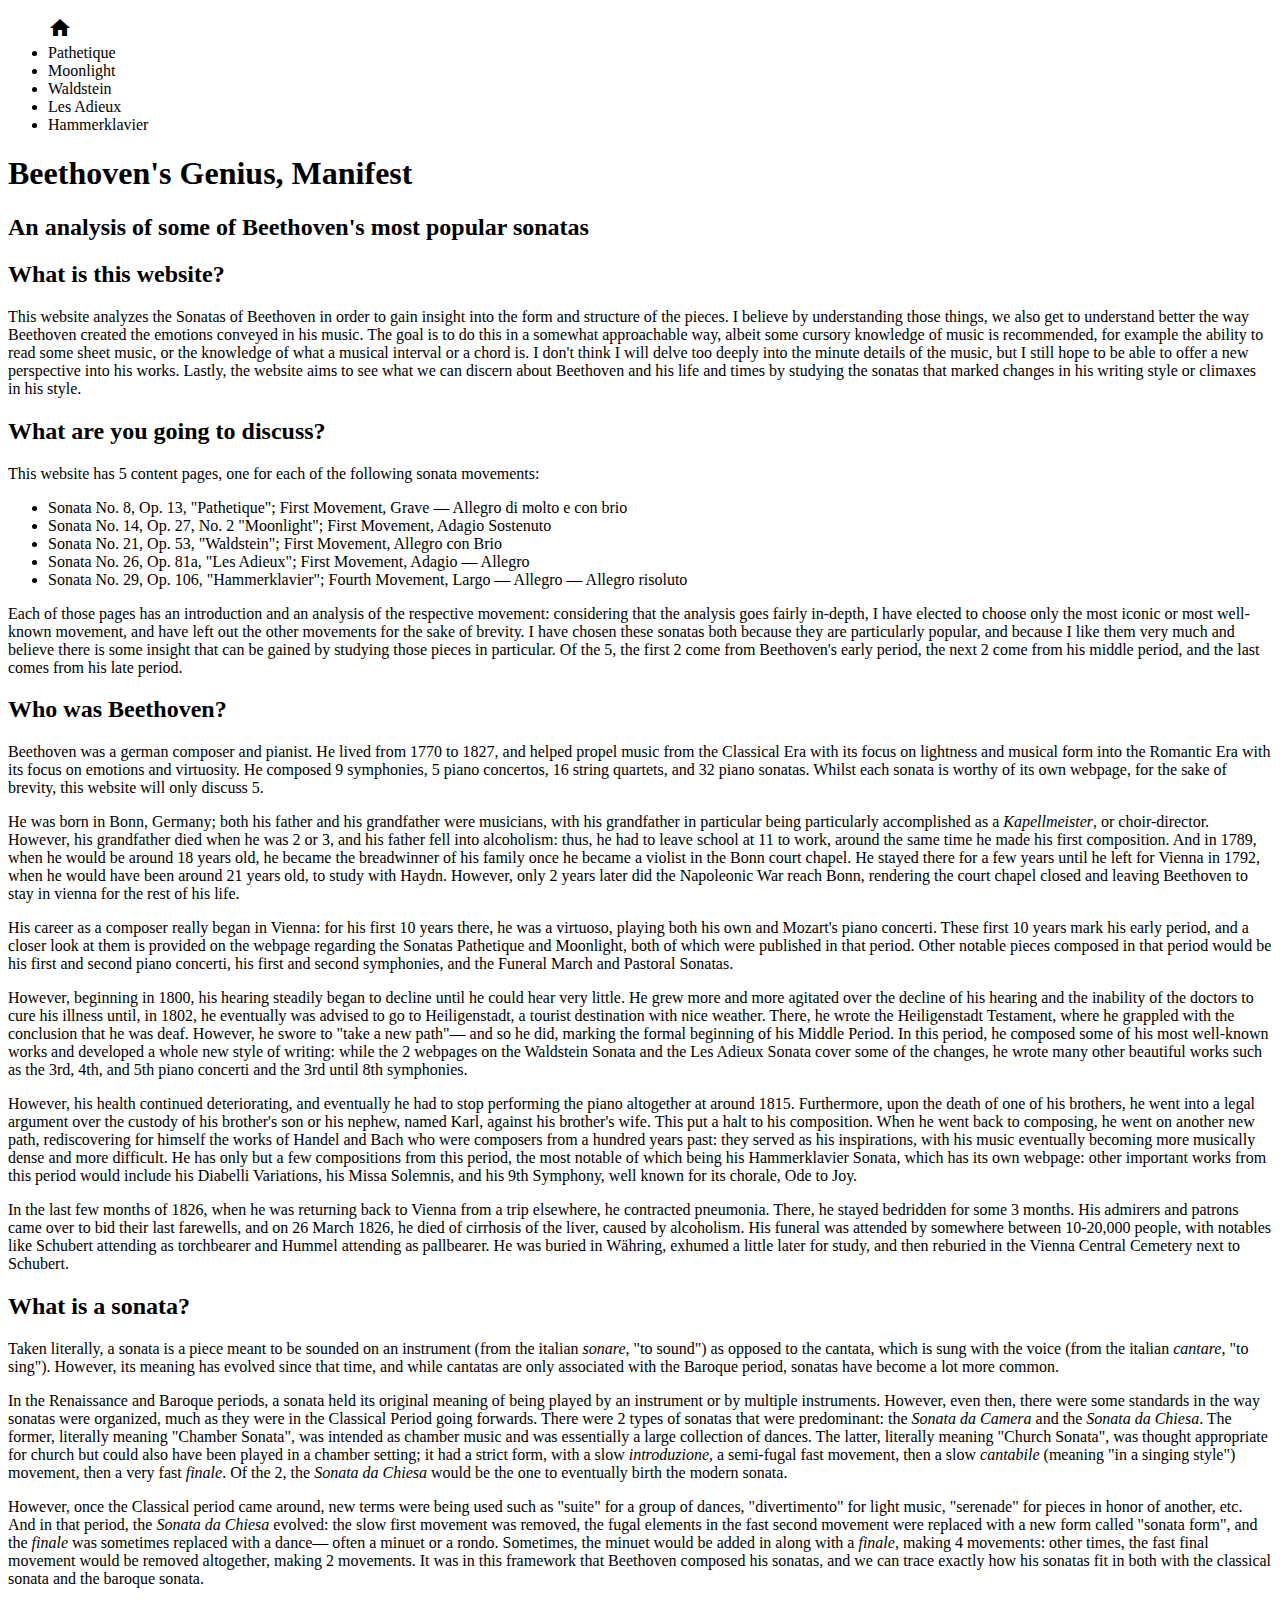
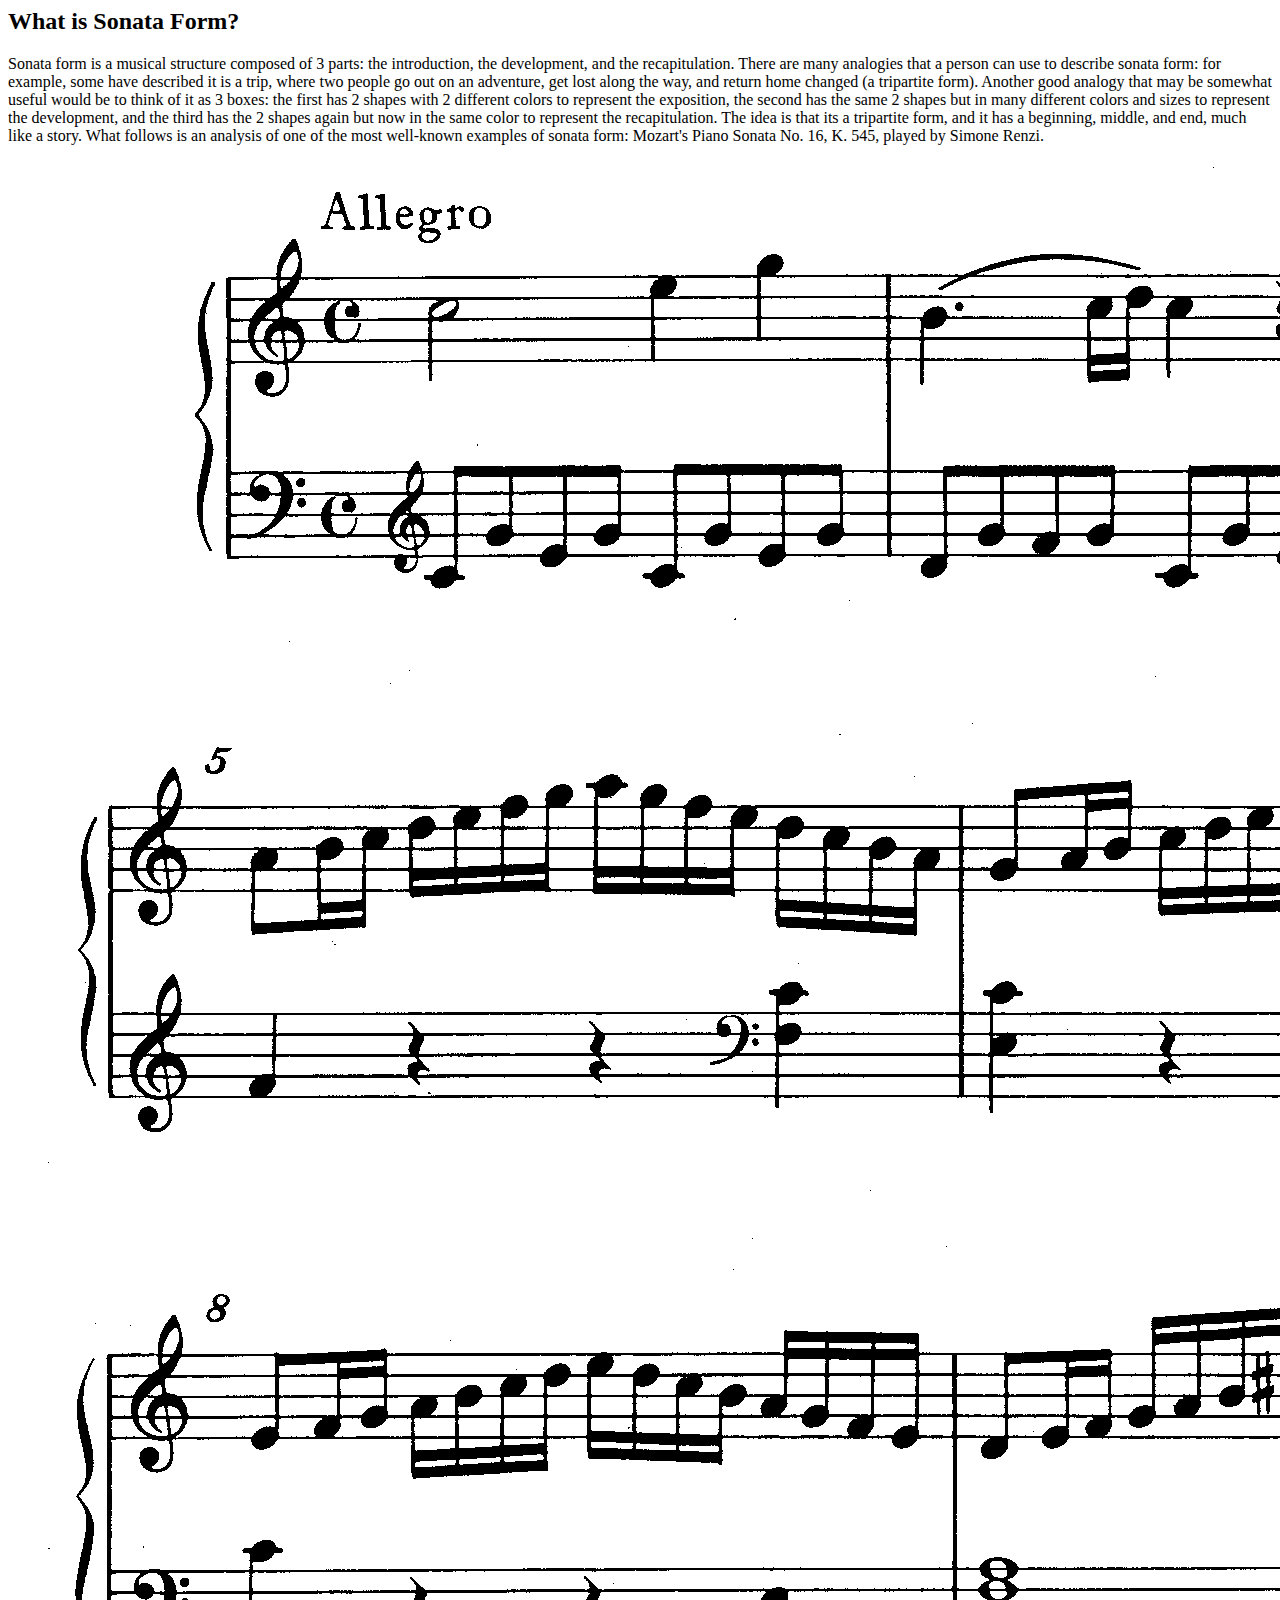
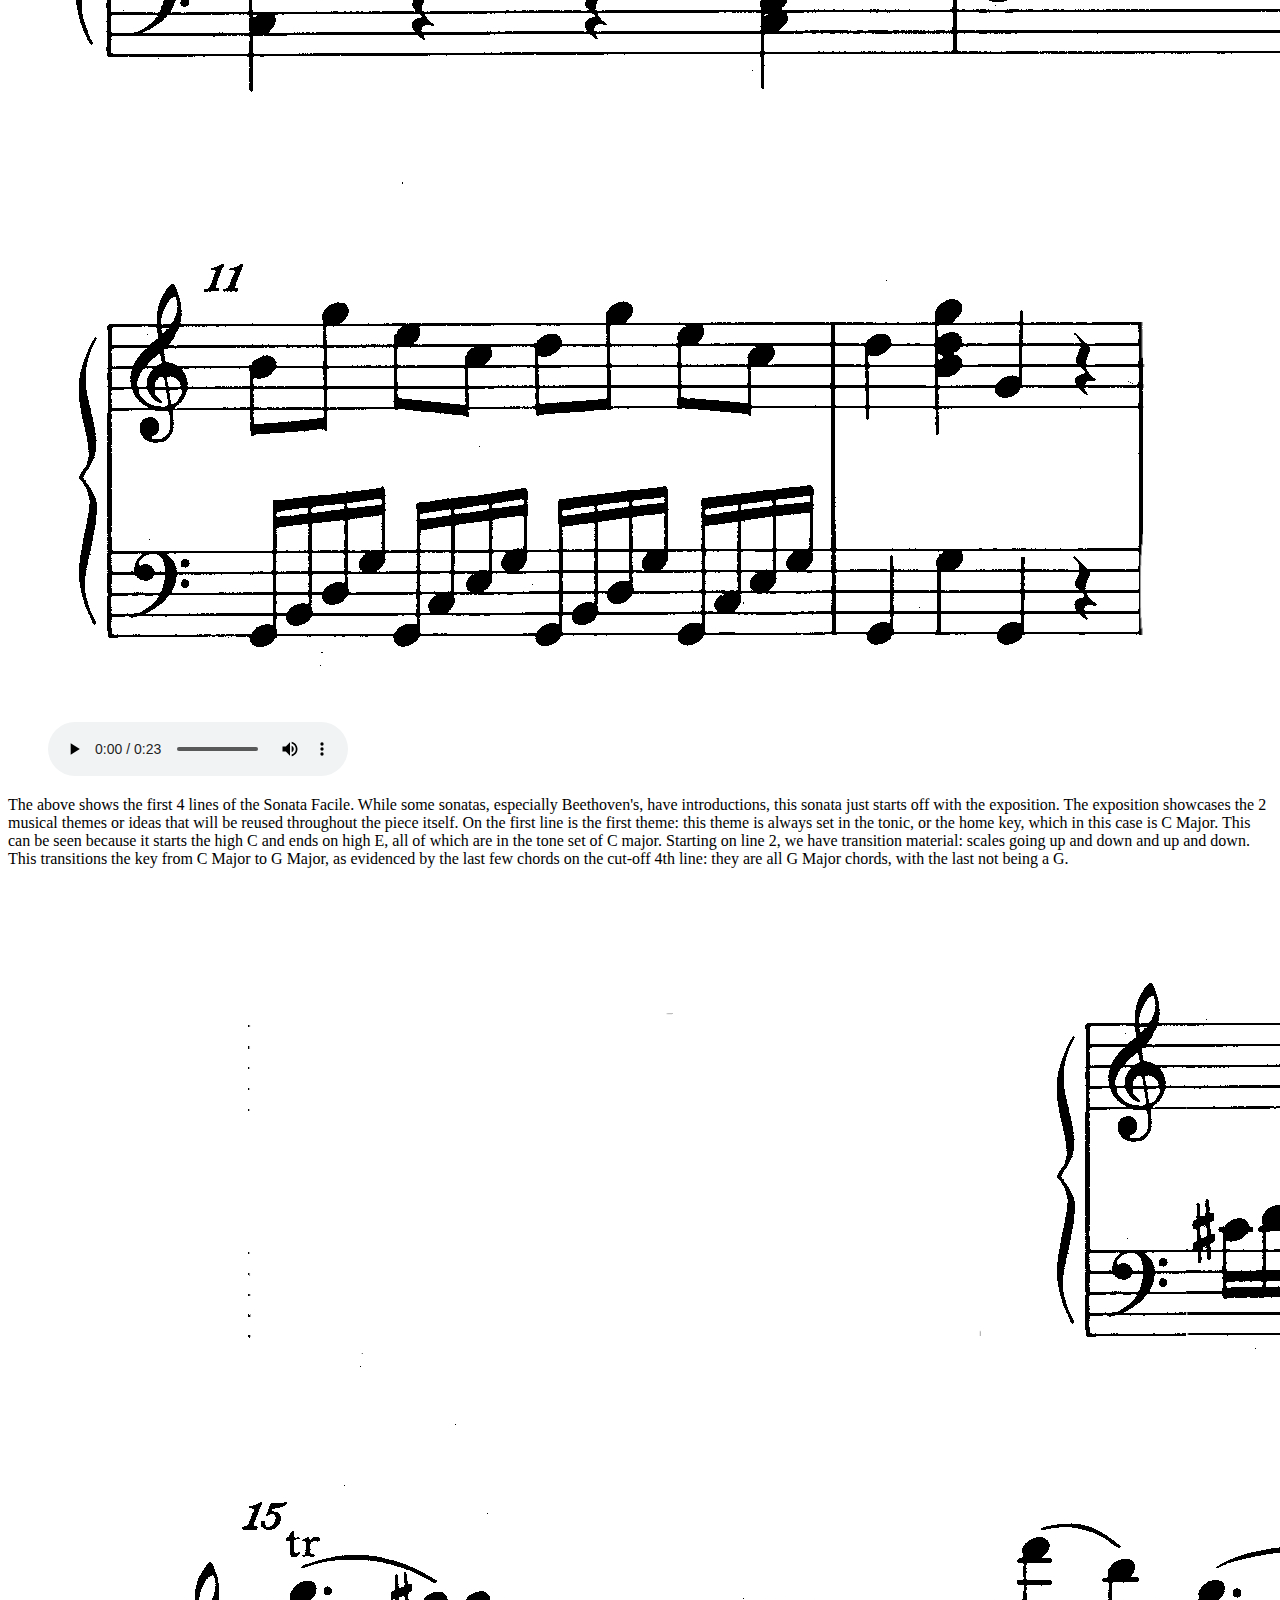
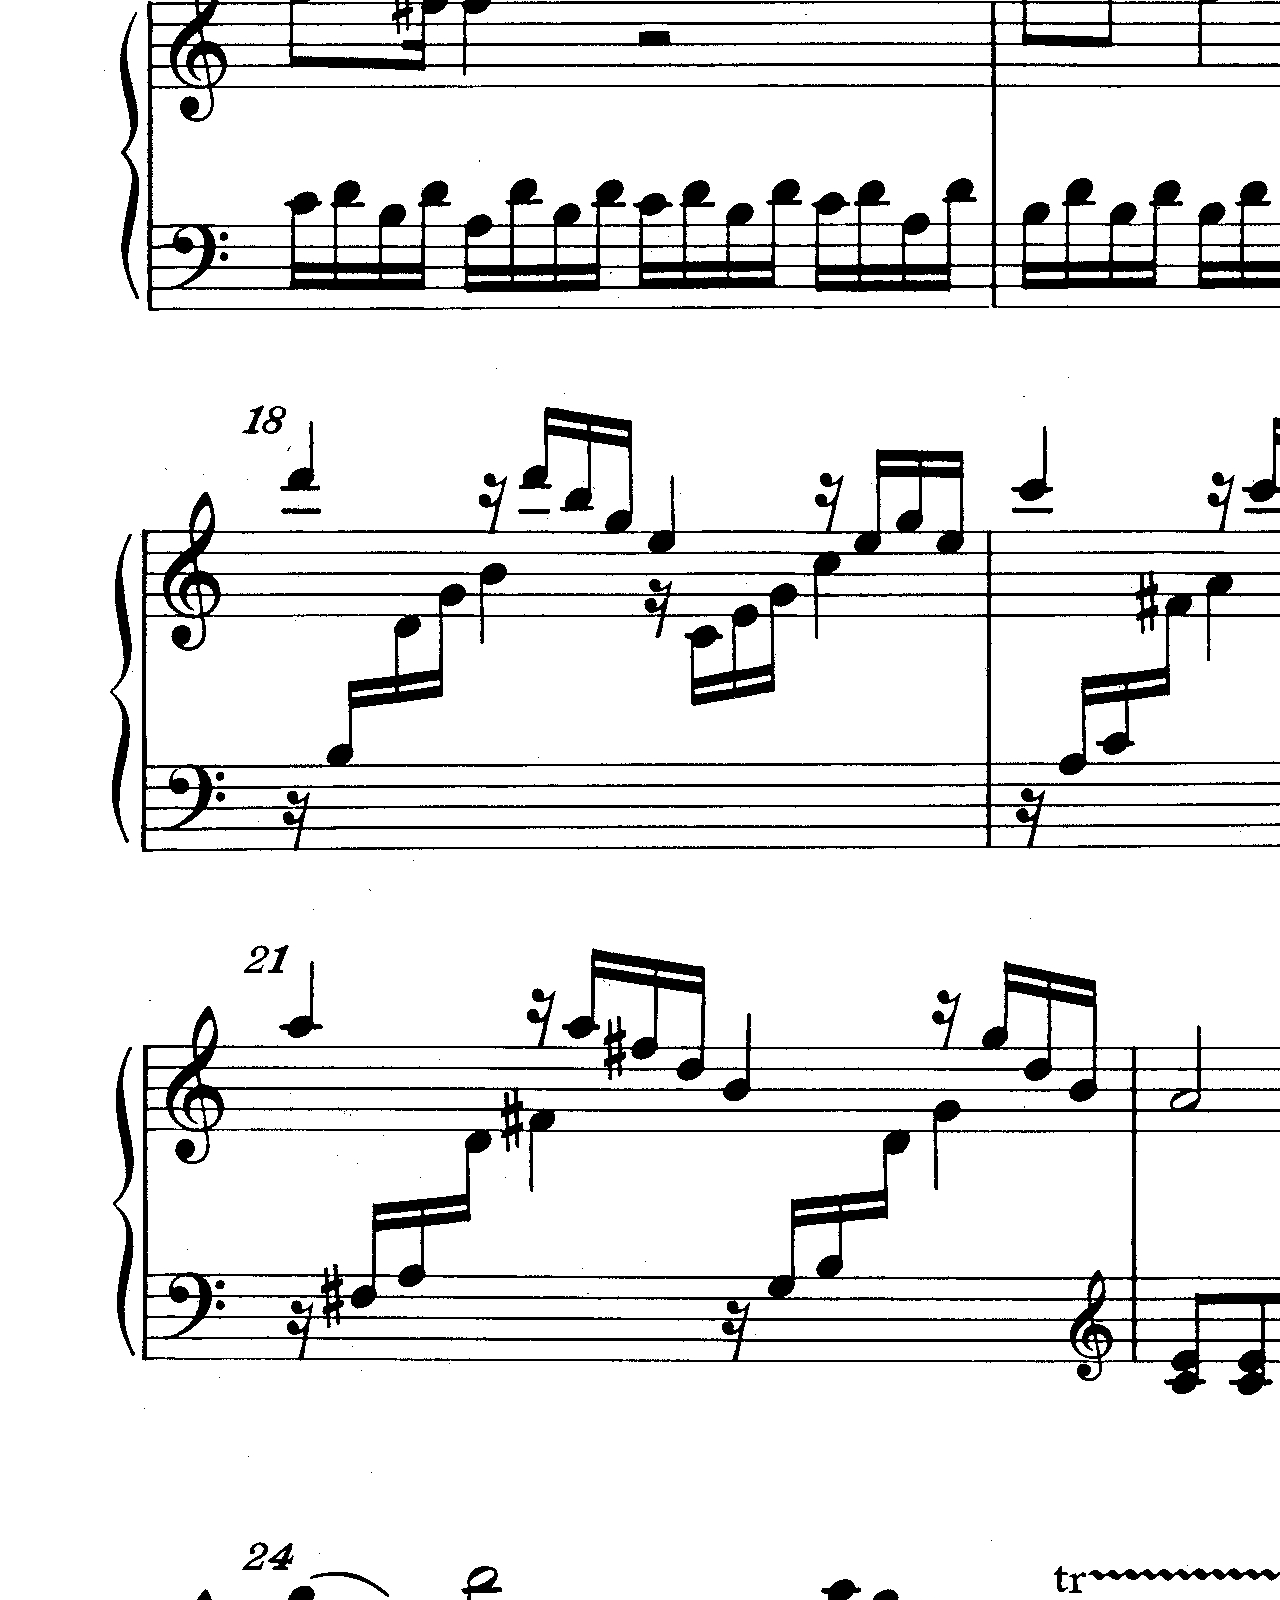
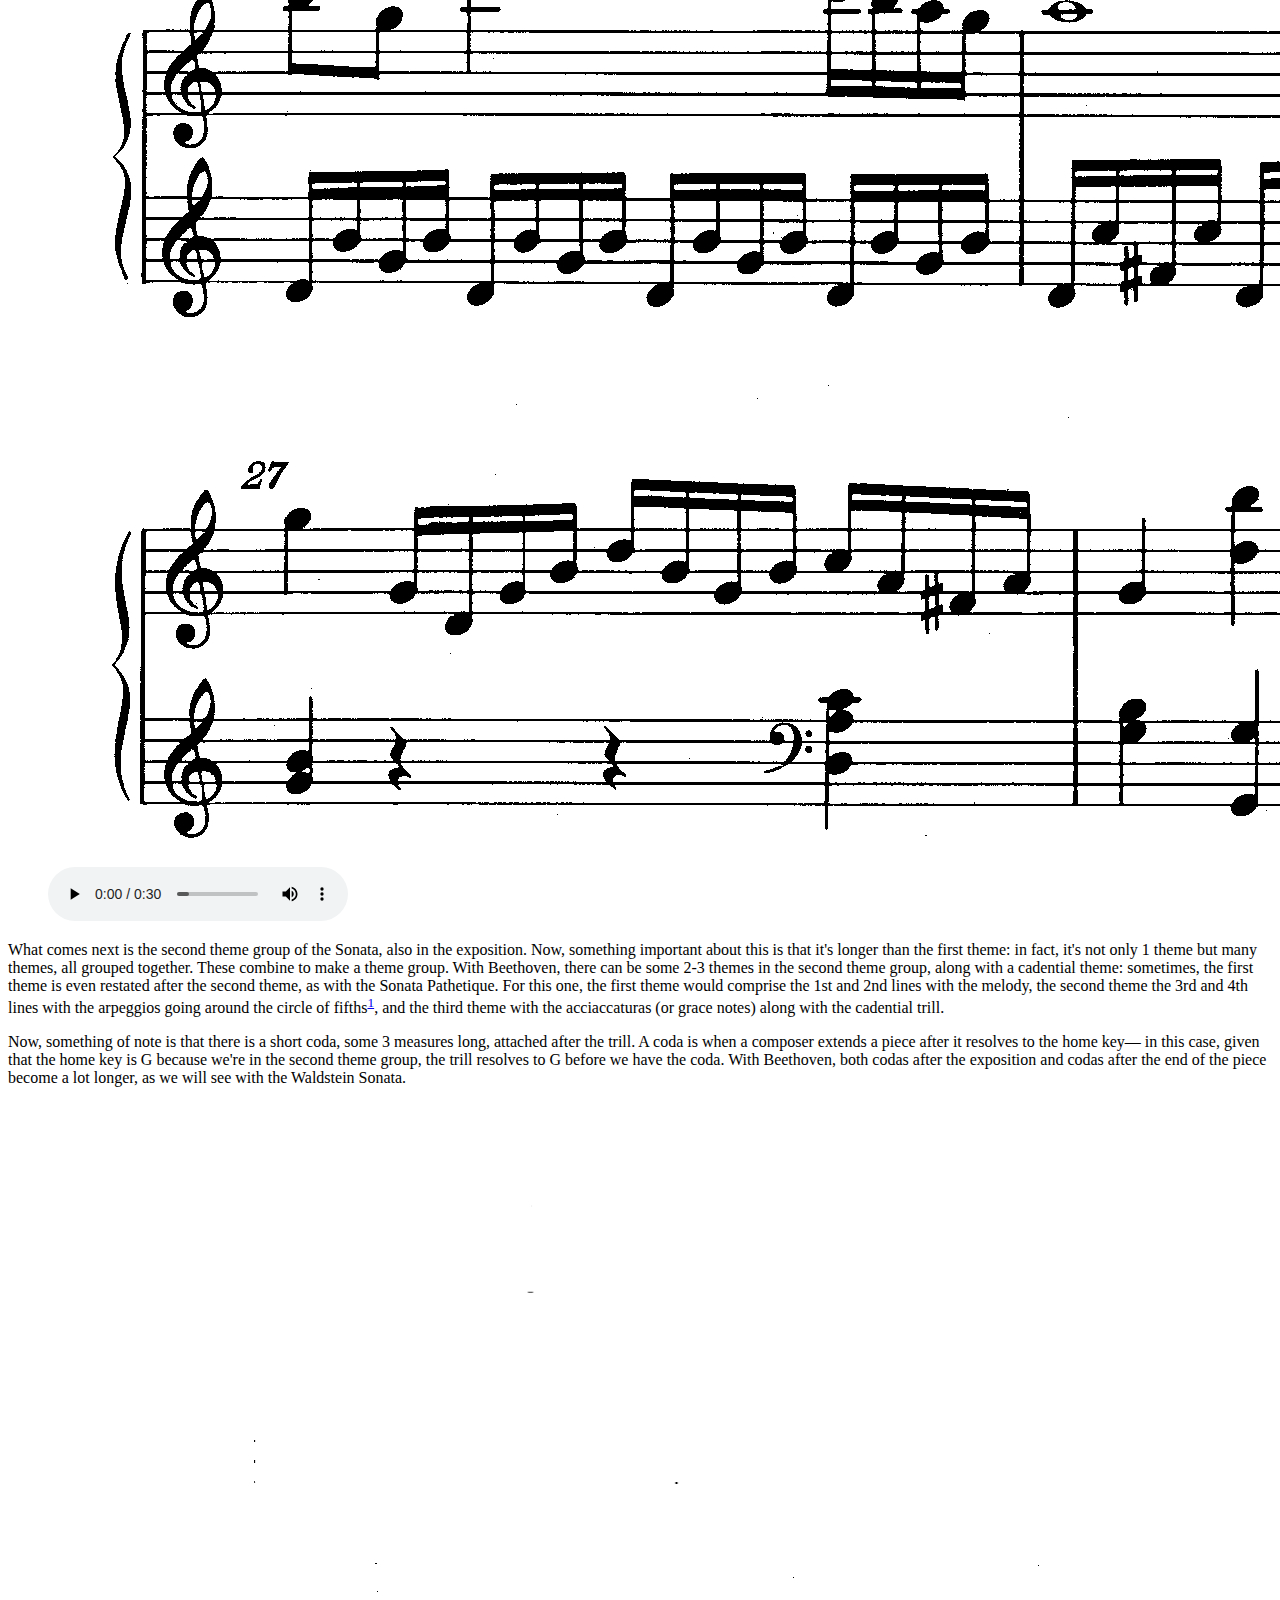
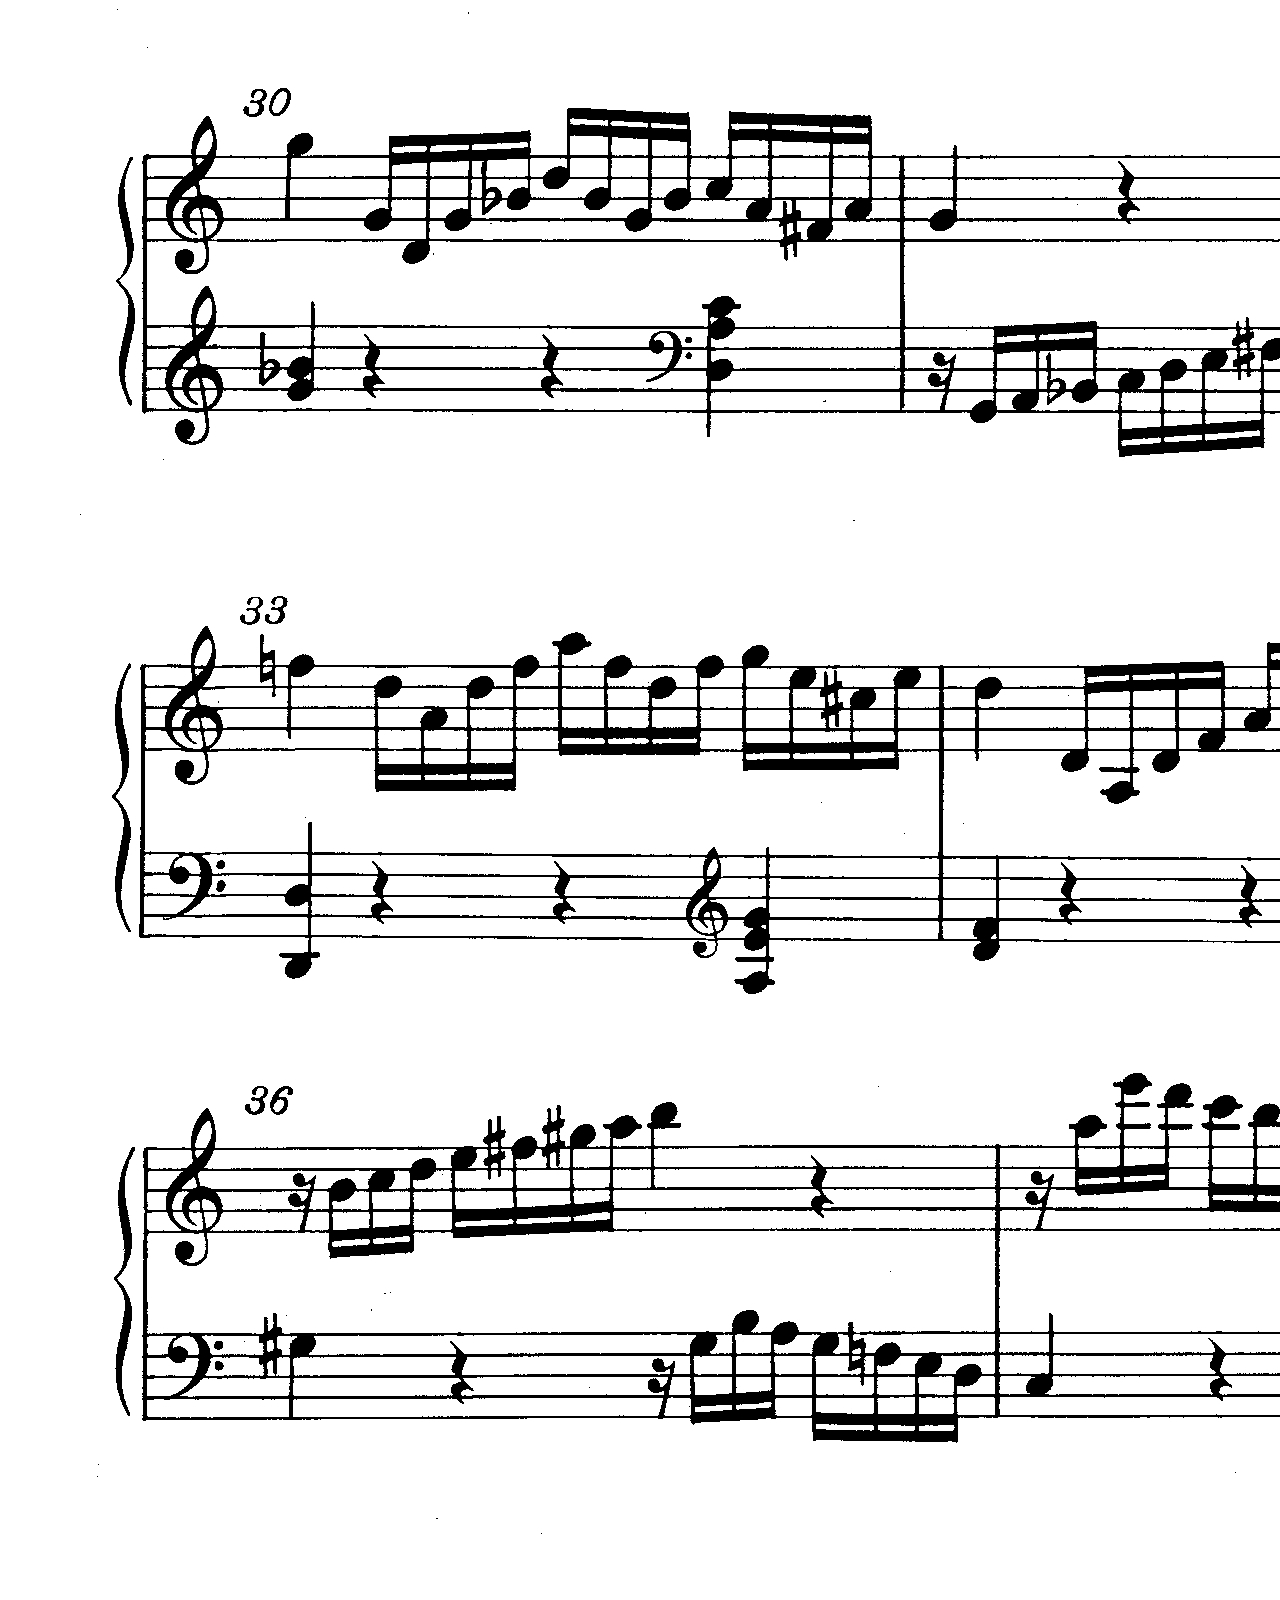
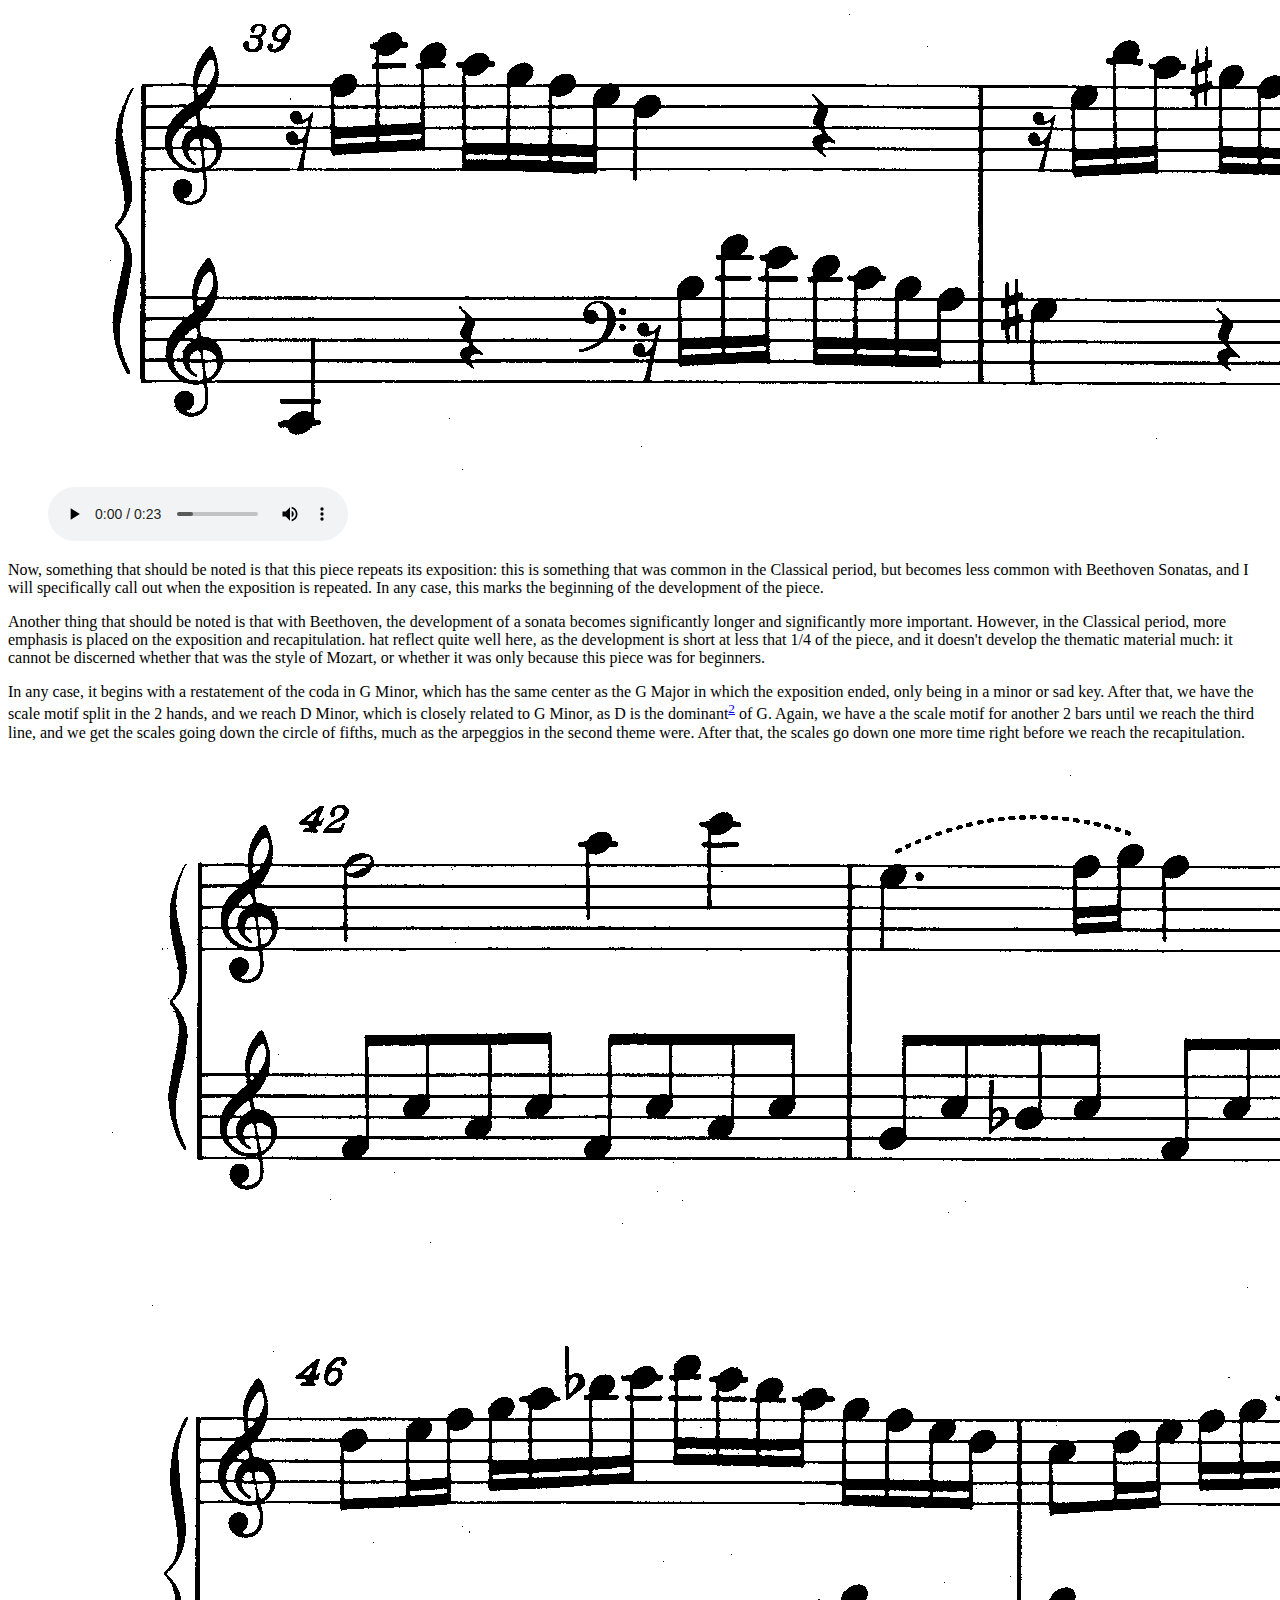
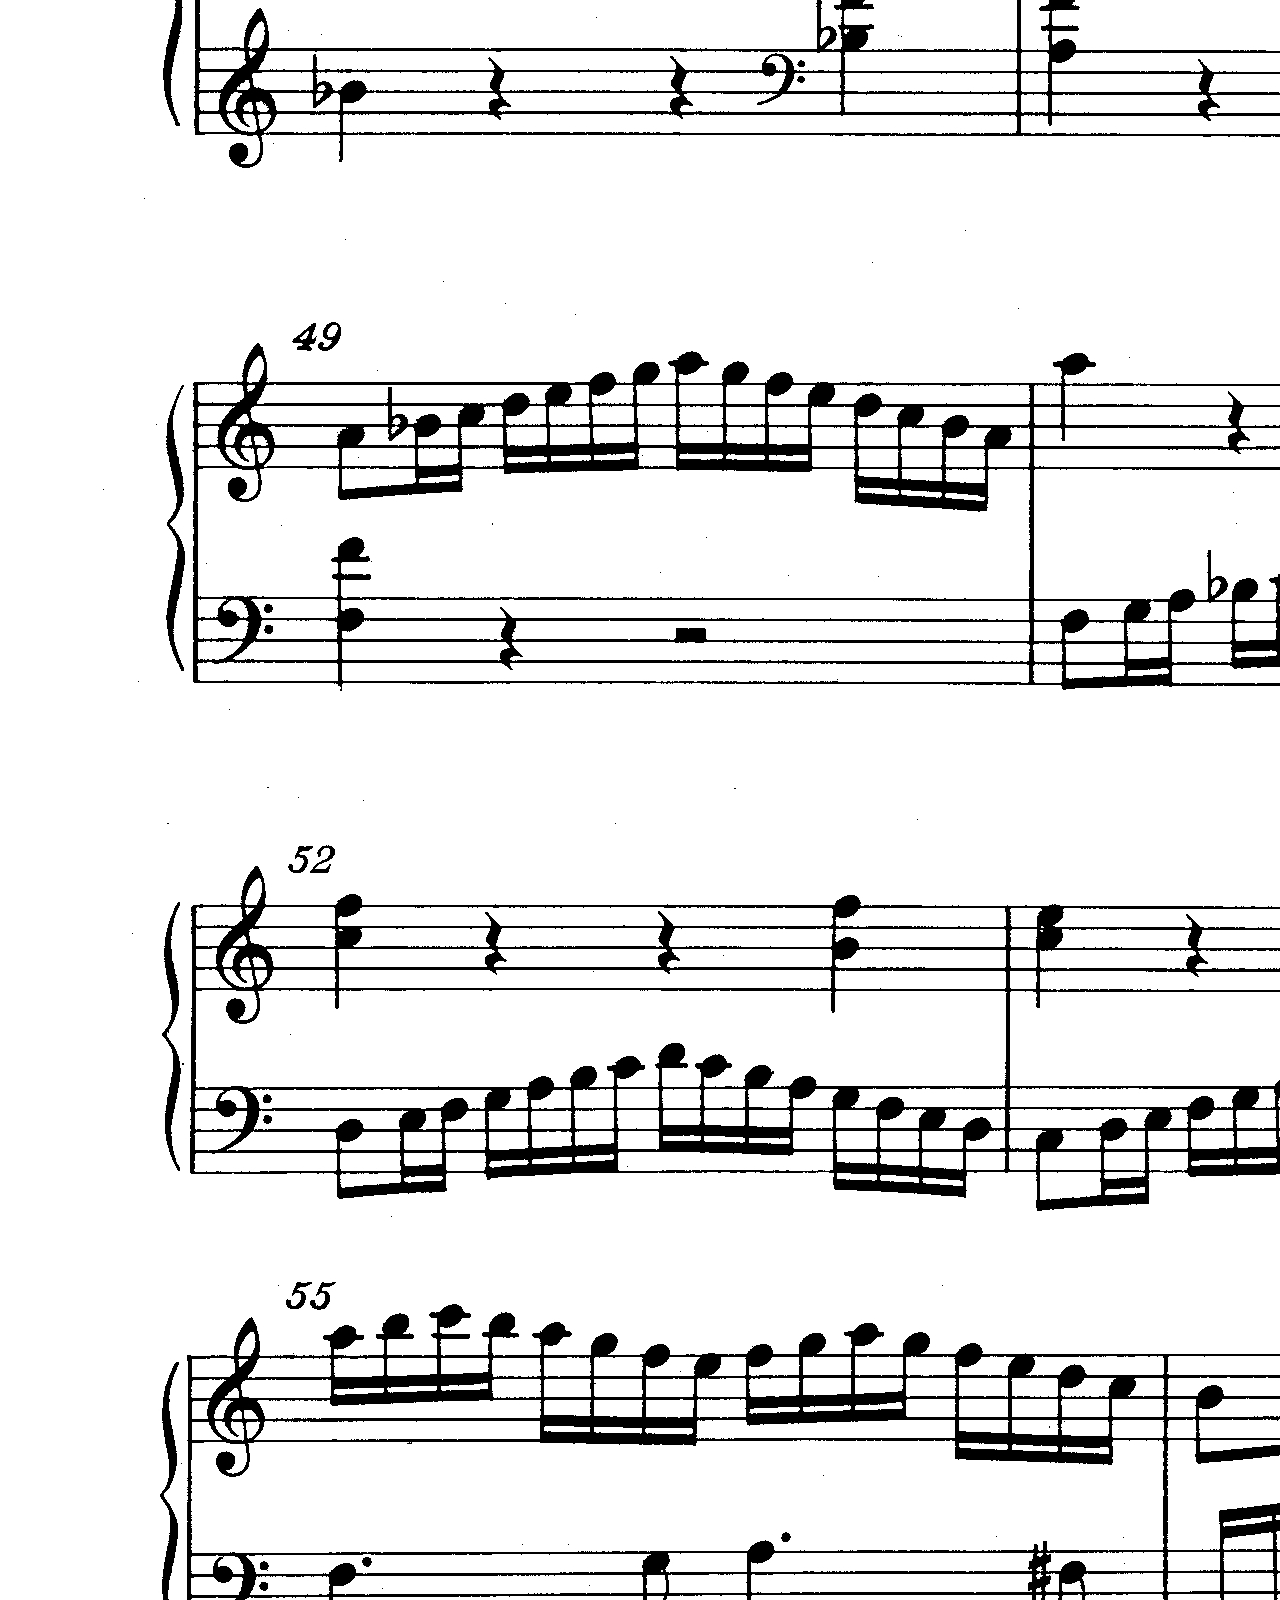
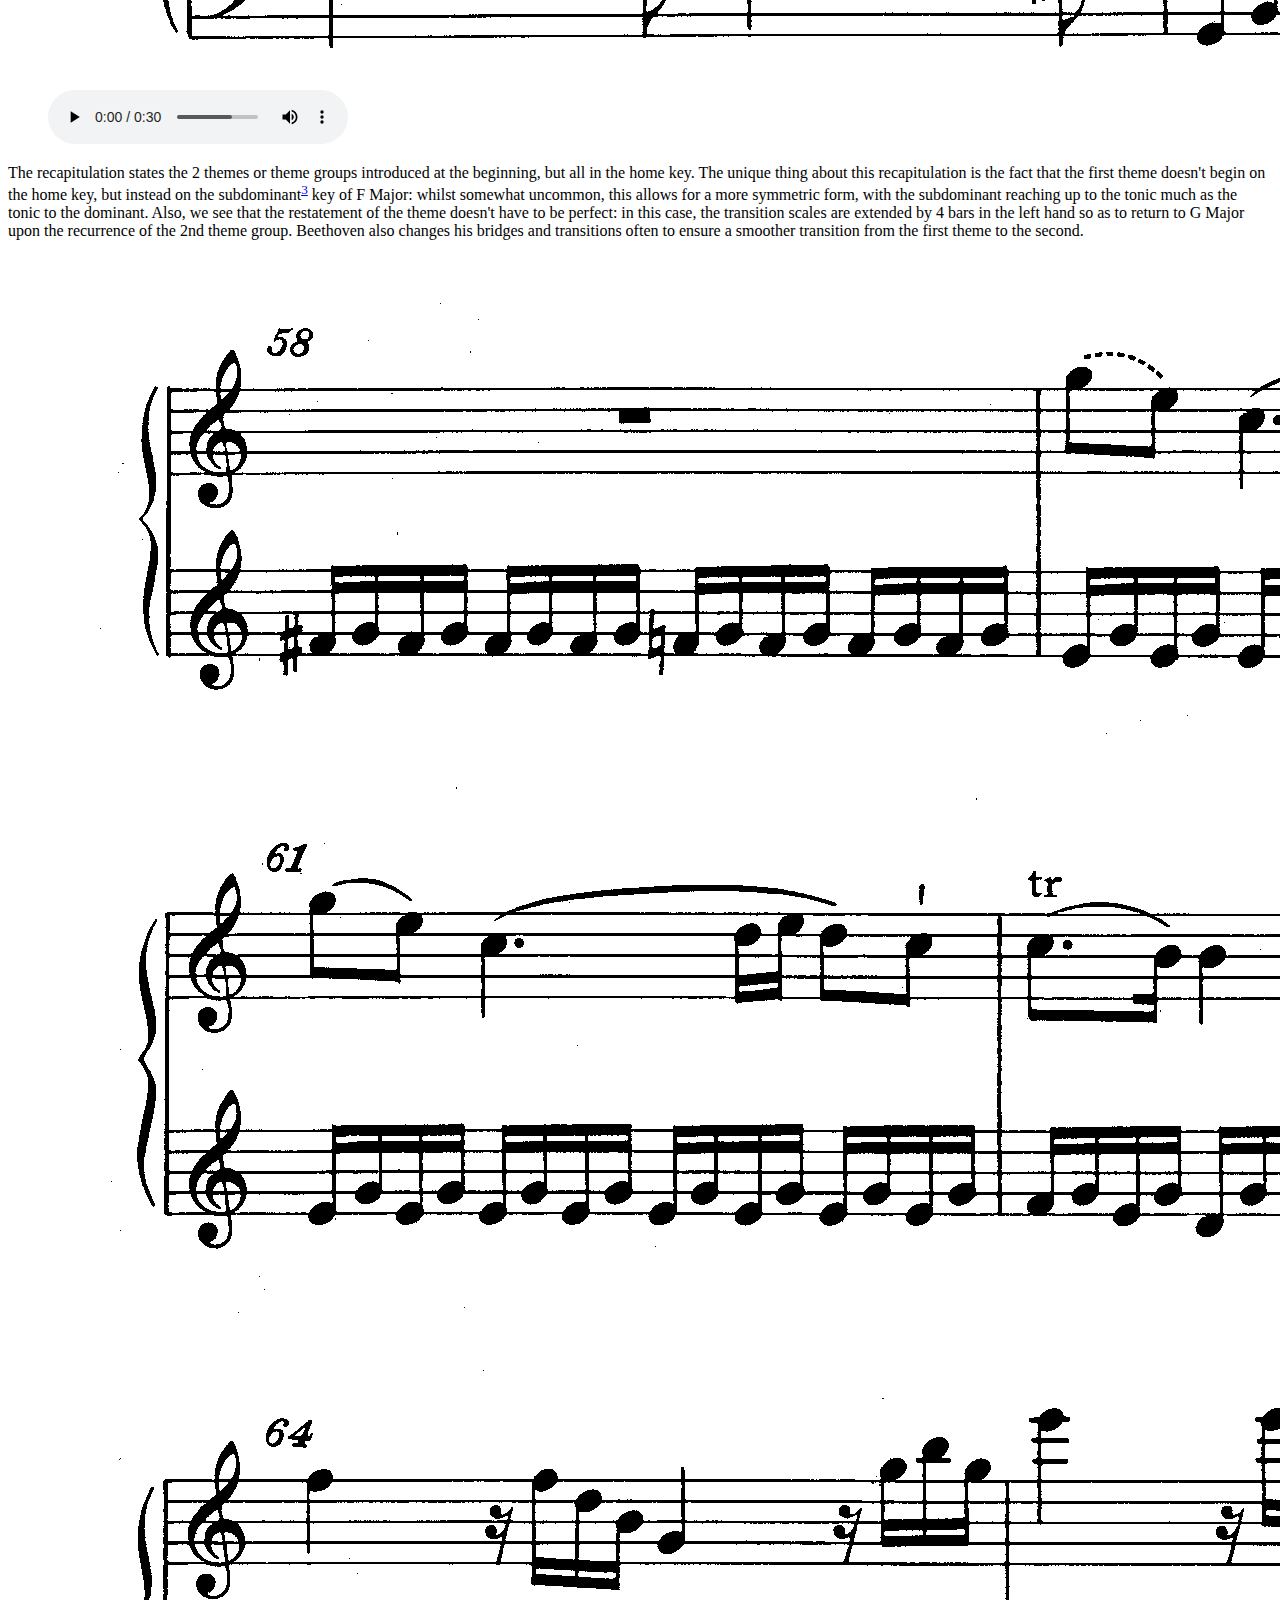
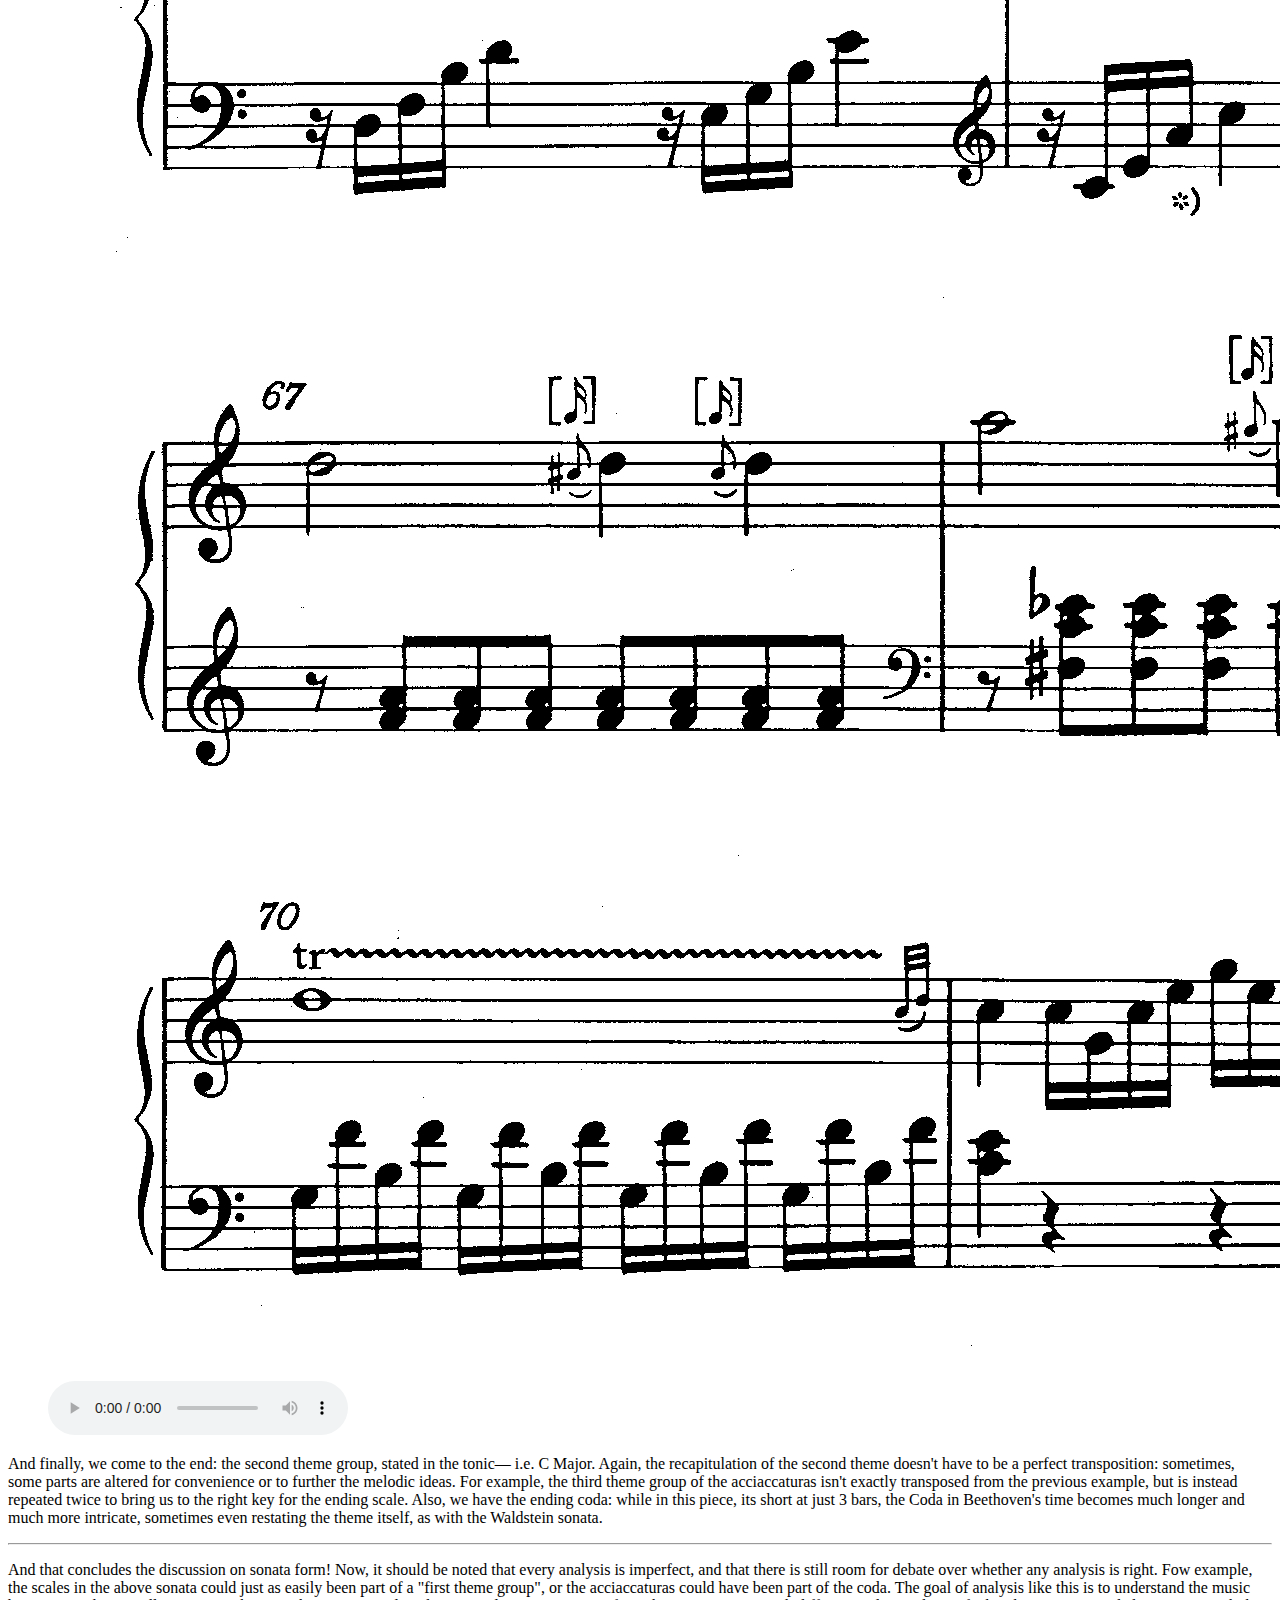
==== commit 3d442d23: "Changed it so that I'll only do 1 movement" ====
--- a/htdocs/index.html
+++ b/htdocs/index.html
@@ -62,15 +62,18 @@
             <section>
                 <h2>What are you going to discuss?</h2>
                 <p>
-                    This website has 5 content pages, one for each of the following sonatas:
+                    This website has 5 content pages, one for each of the following sonata movements:
                     <ul>
-                        <li>Sonata No. 8, Op. 13, "Pathetique" </li>
-                        <li>Sonata No. 14, Op. 27, No. 2 "Moonlight</li>
-                        <li>Sonata No. 21, Op. 53, "Waldstein"</li>
-                        <li>Sonata No. 26, Op. 81a, "Les Adieux"</li>
-                        <li>Sonata No. 29, Op. 106, "Hammerklavier"</li>
+                        <li>Sonata No. 8, Op. 13, "Pathetique"; First Movement, Grave — Allegro di molto e con brio</li>
+                        <li>Sonata No. 14, Op. 27, No. 2 "Moonlight"; First Movement, Adagio Sostenuto</li>
+                        <li>Sonata No. 21, Op. 53, "Waldstein"; First Movement, Allegro con Brio</li>
+                        <li>Sonata No. 26, Op. 81a, "Les Adieux"; First Movement, Adagio — Allegro </li>
+                        <li>Sonata No. 29, Op. 106, "Hammerklavier"; Fourth Movement, Largo — Allegro — Allegro risoluto</li>
                     </ul>
-                    Each of those pages has an introduction and an analysis of each of the movement. 
+                    Each of those pages has an introduction and an analysis of the respective movement:
+                    considering that the analysis goes fairly in-depth, I have elected 
+                    to choose only the most iconic or most well-known movement, and have 
+                    left out the other movements for the sake of brevity.
                     I have chosen these sonatas both because they are particularly popular,
                     and because I like them very much and believe there is some insight 
                     that can be gained by studying those pieces in particular.
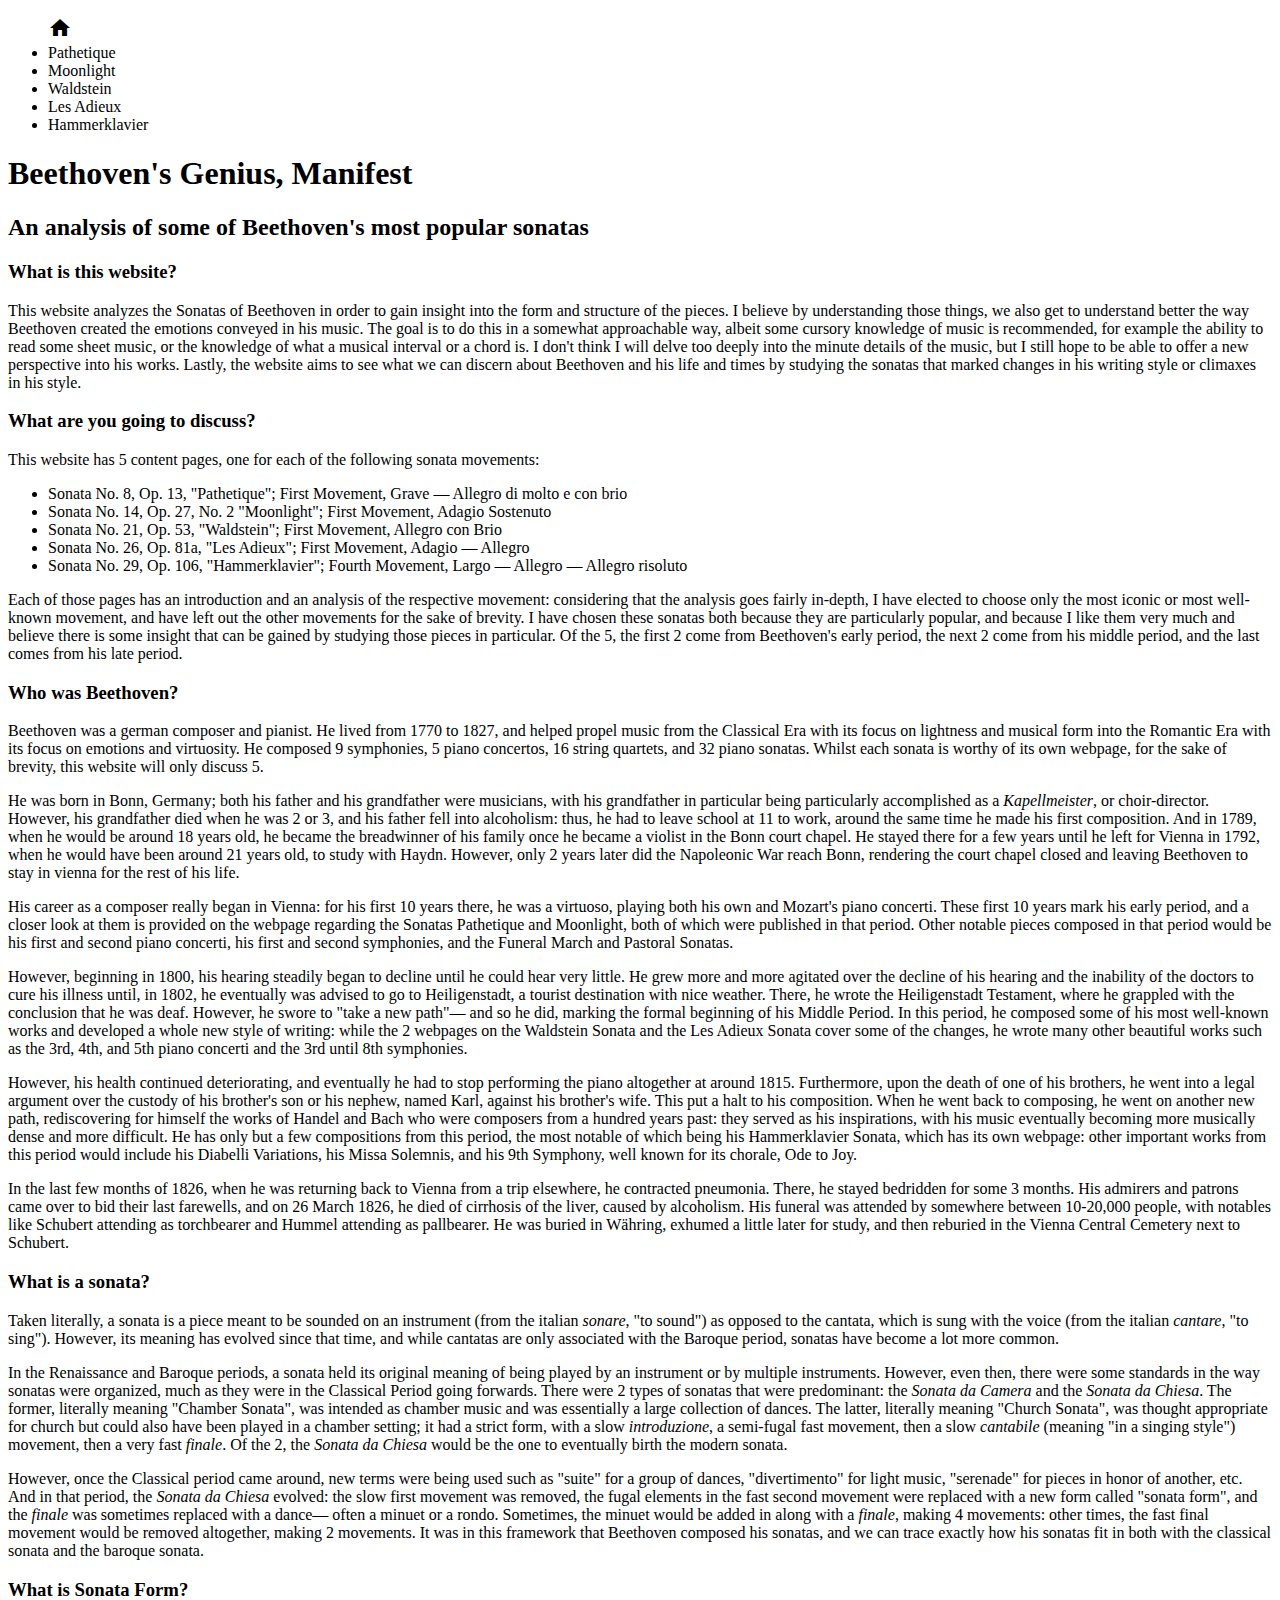
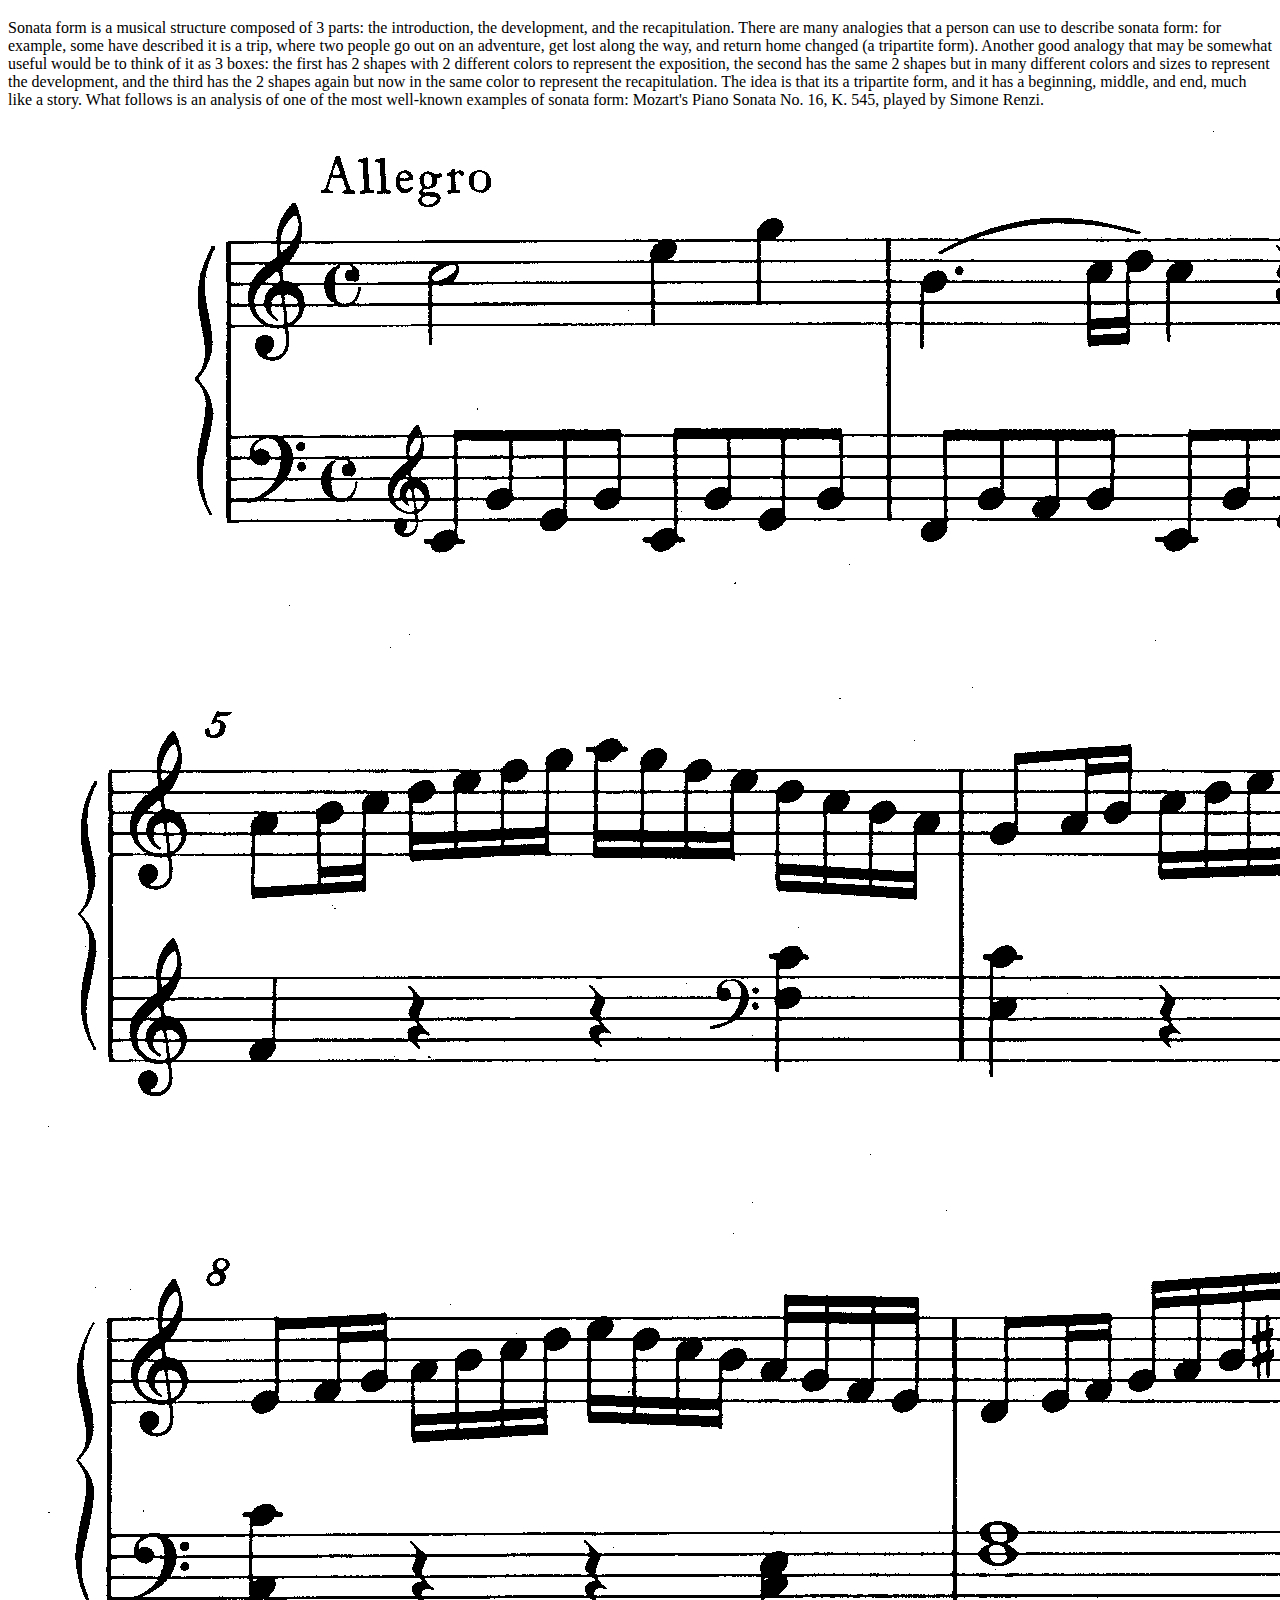
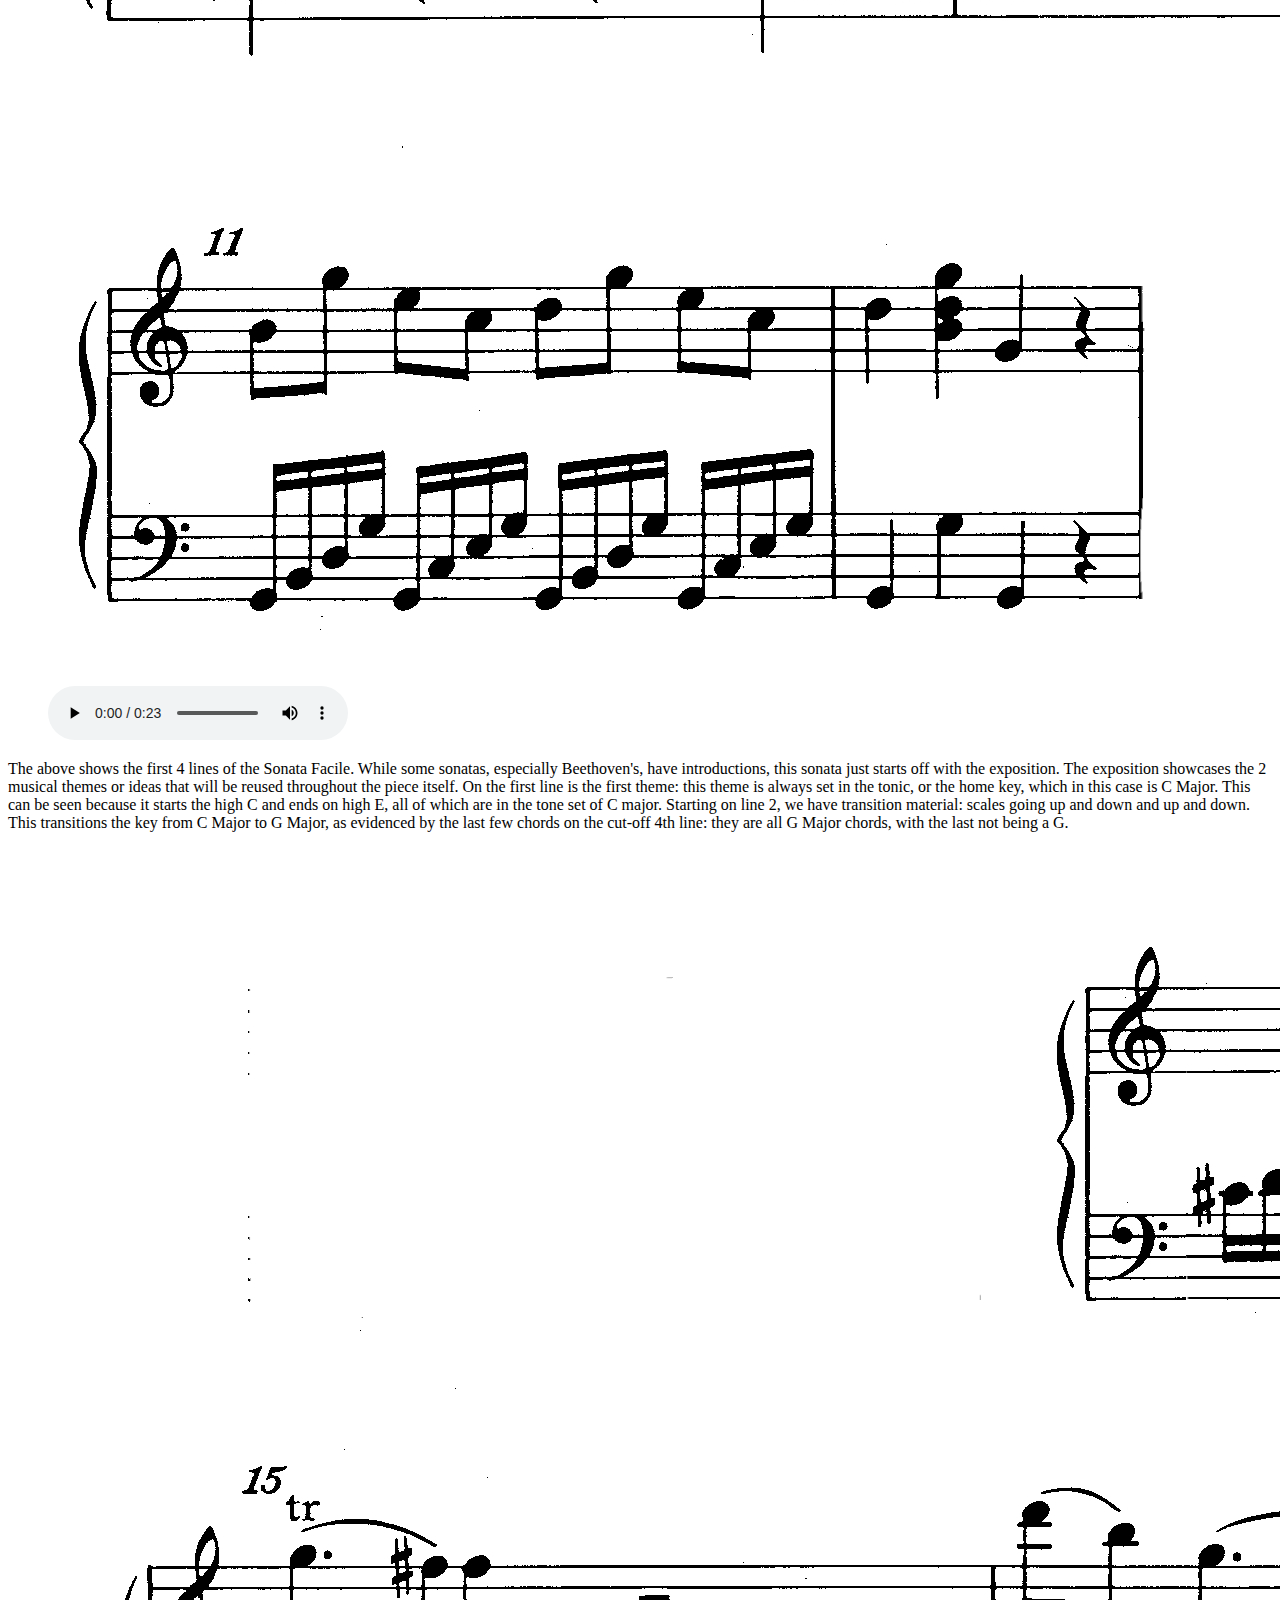
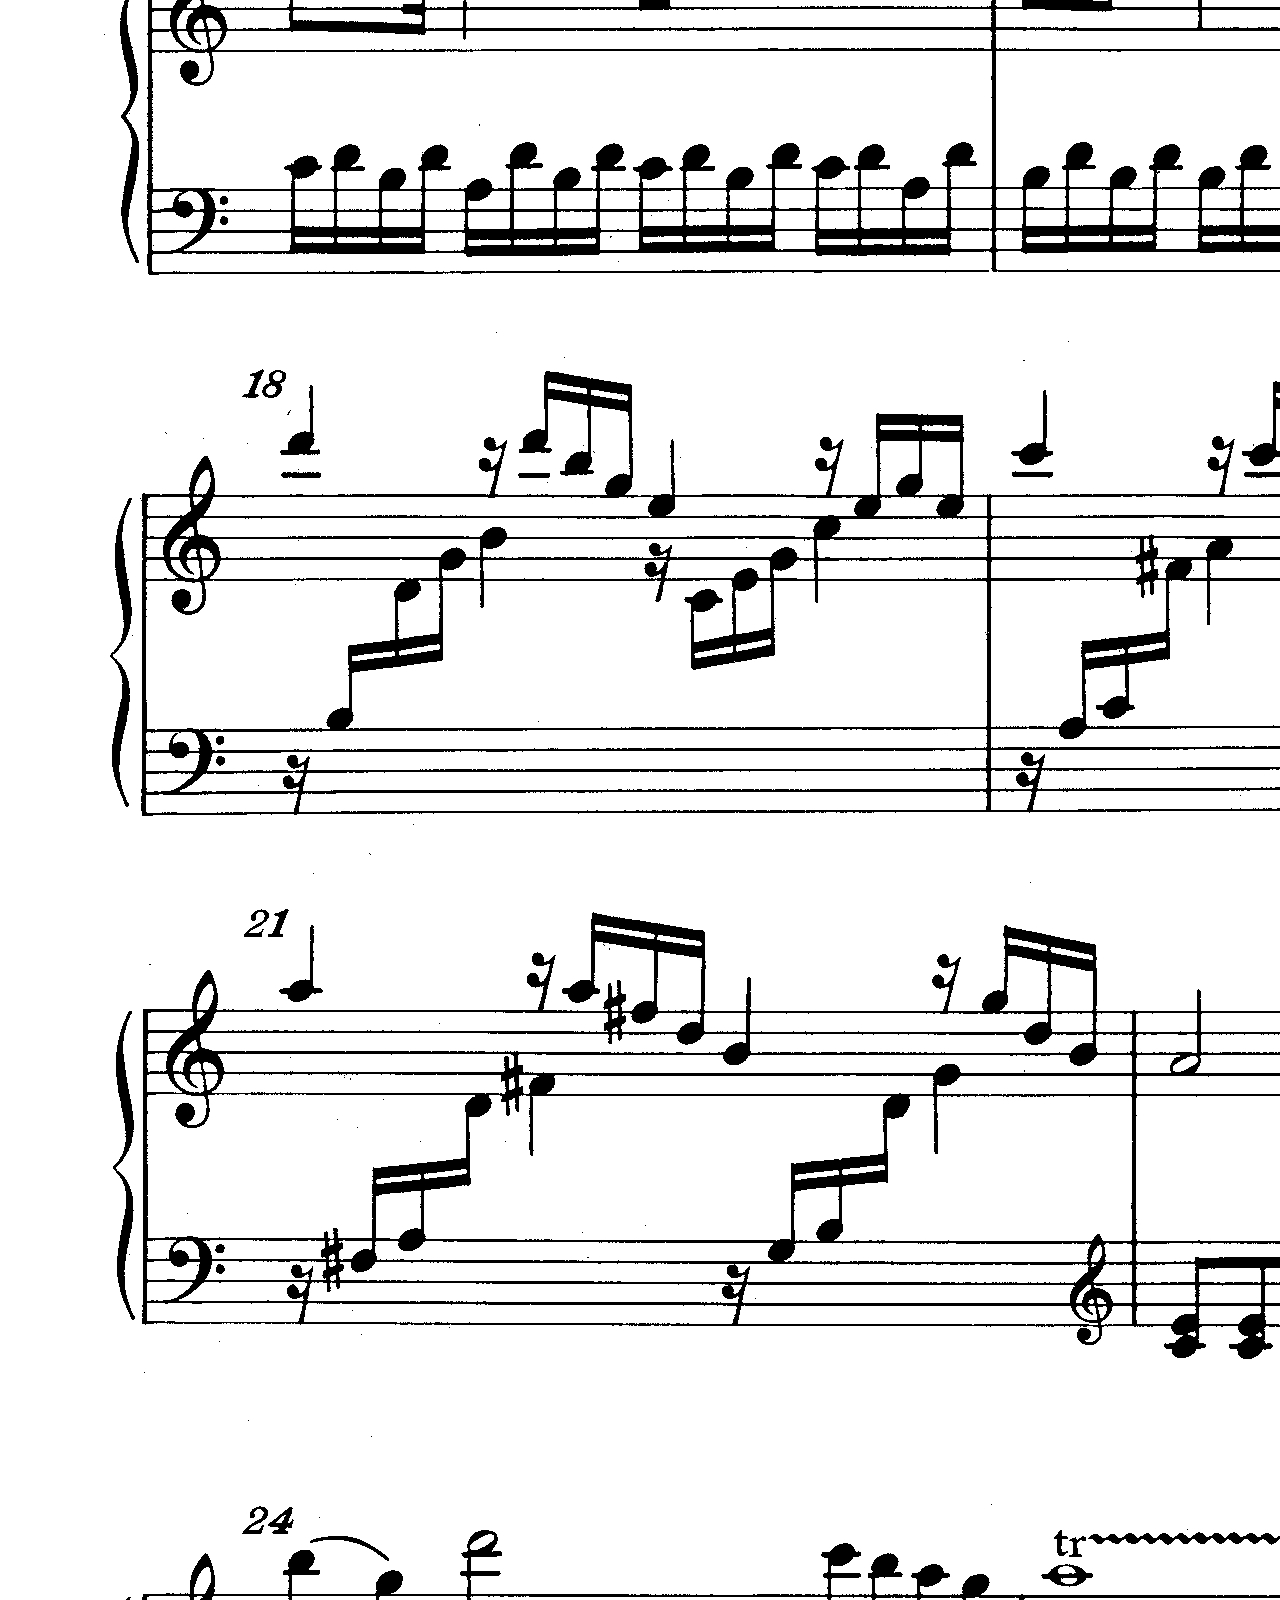
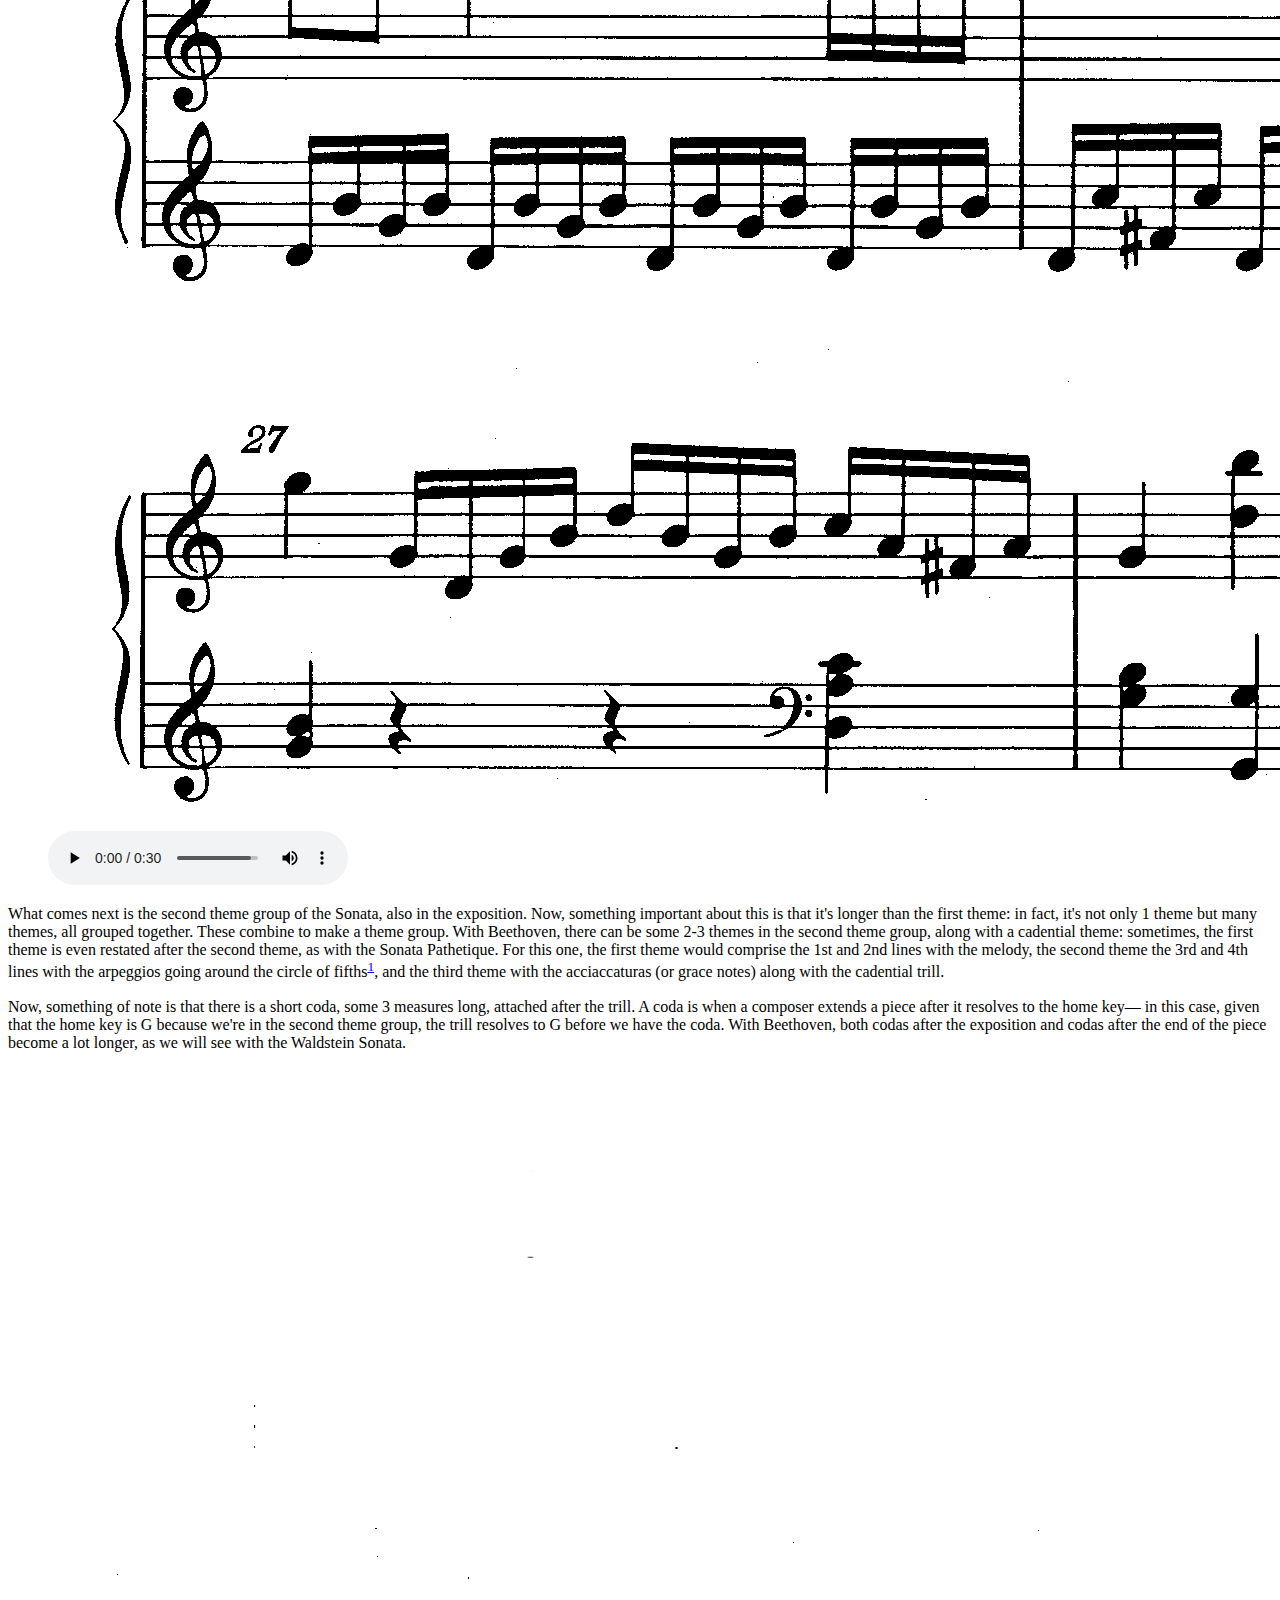
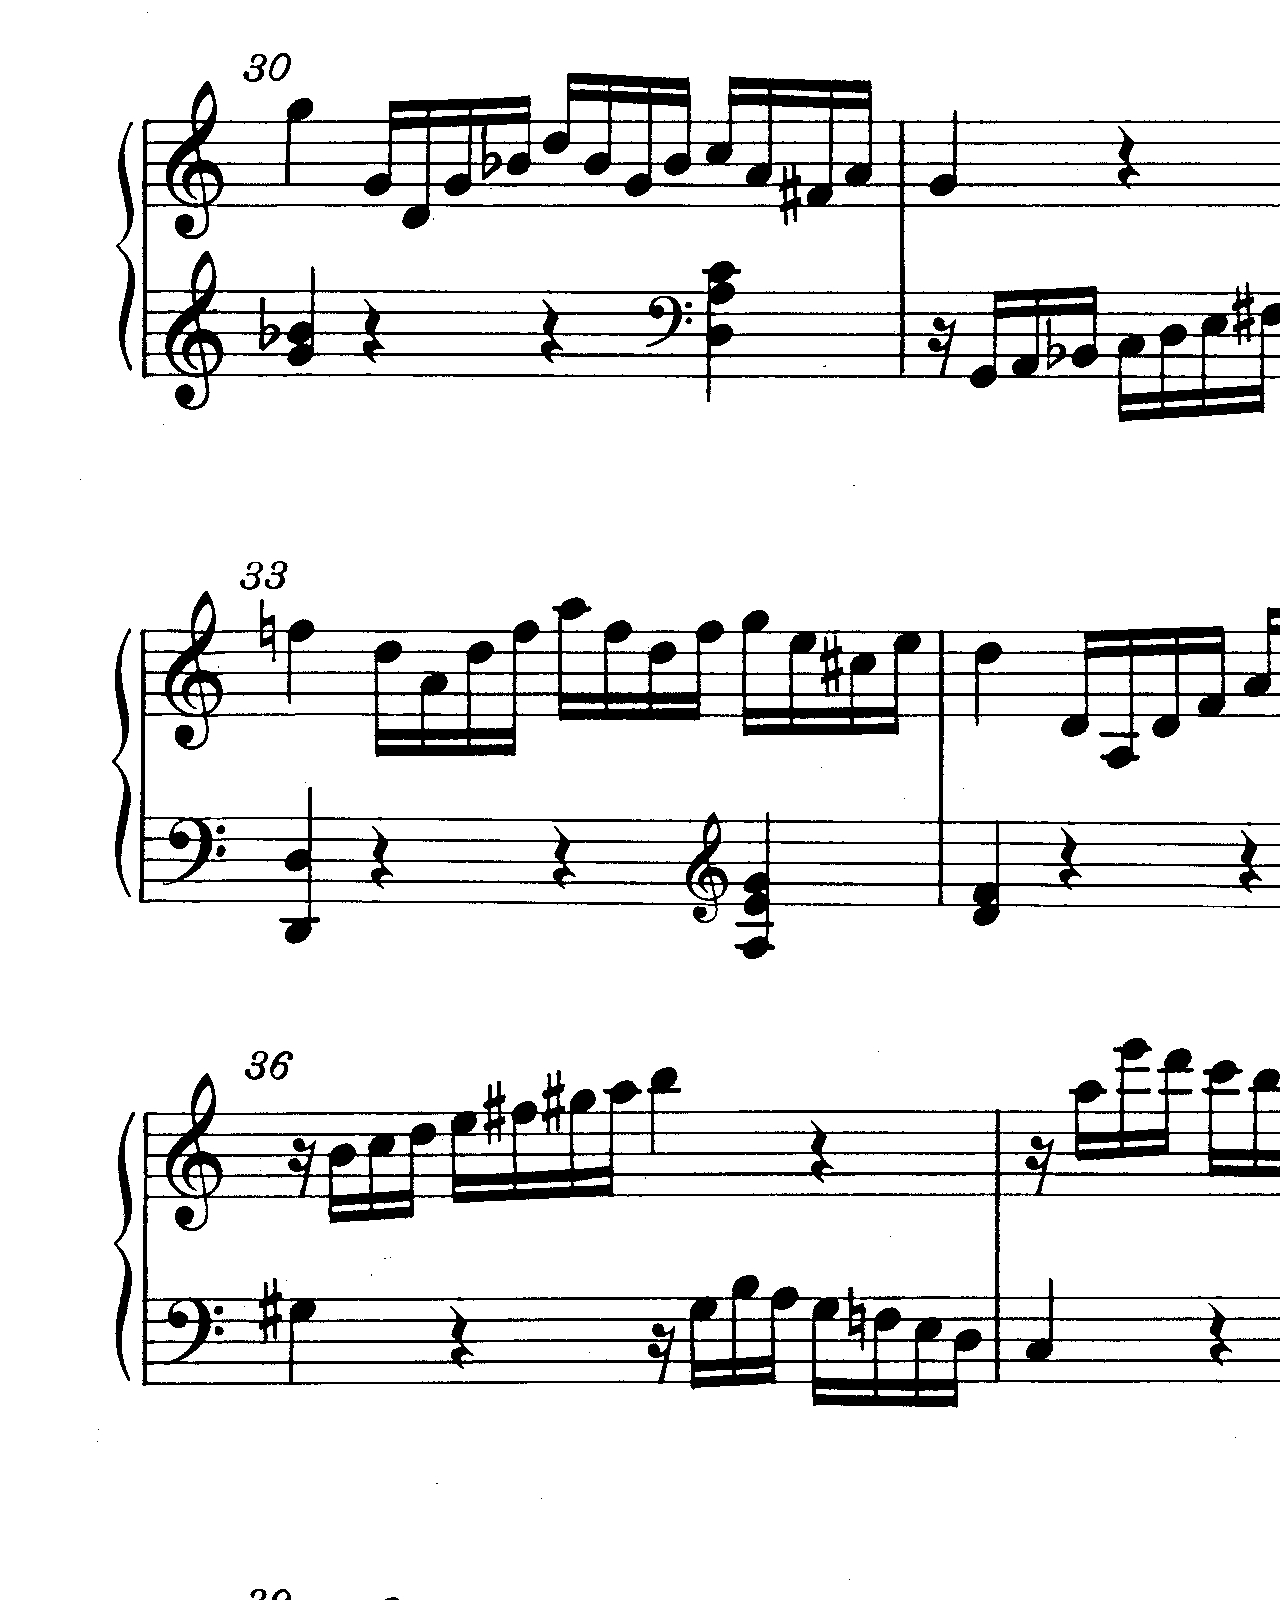
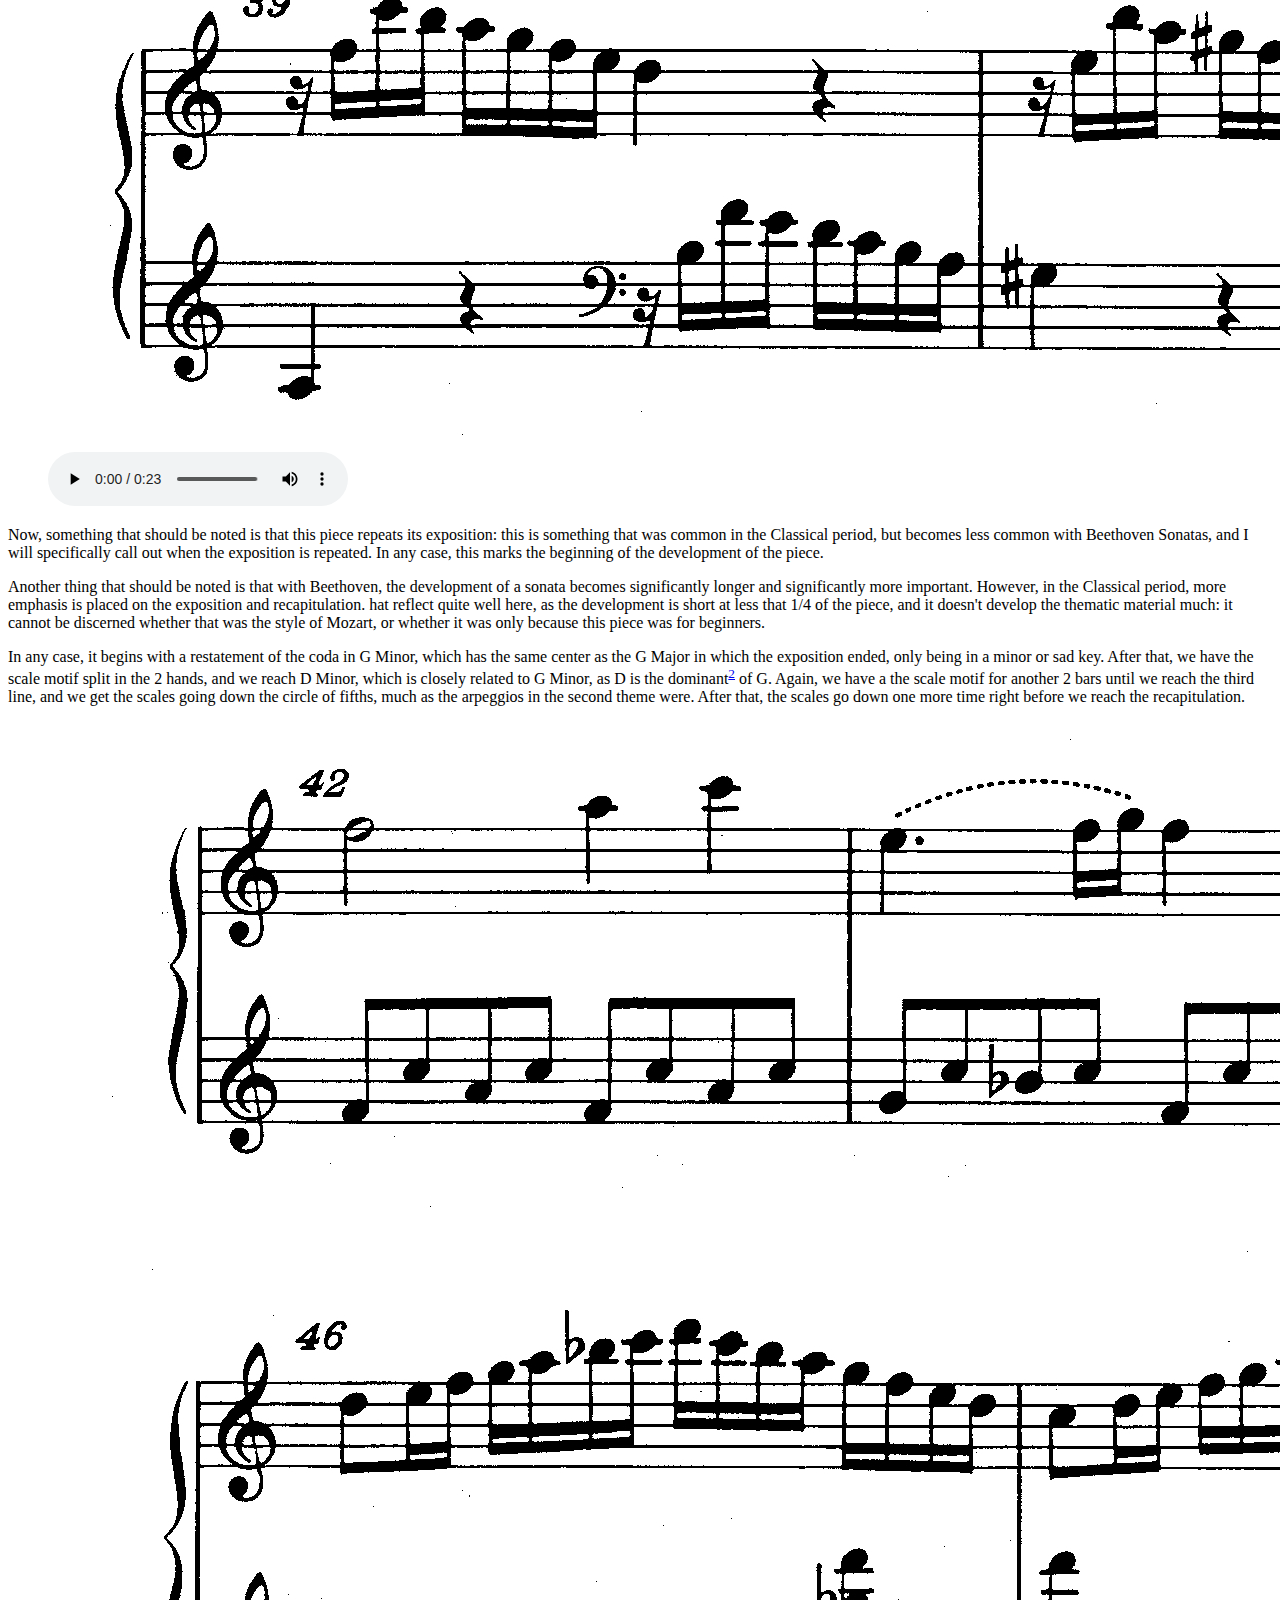
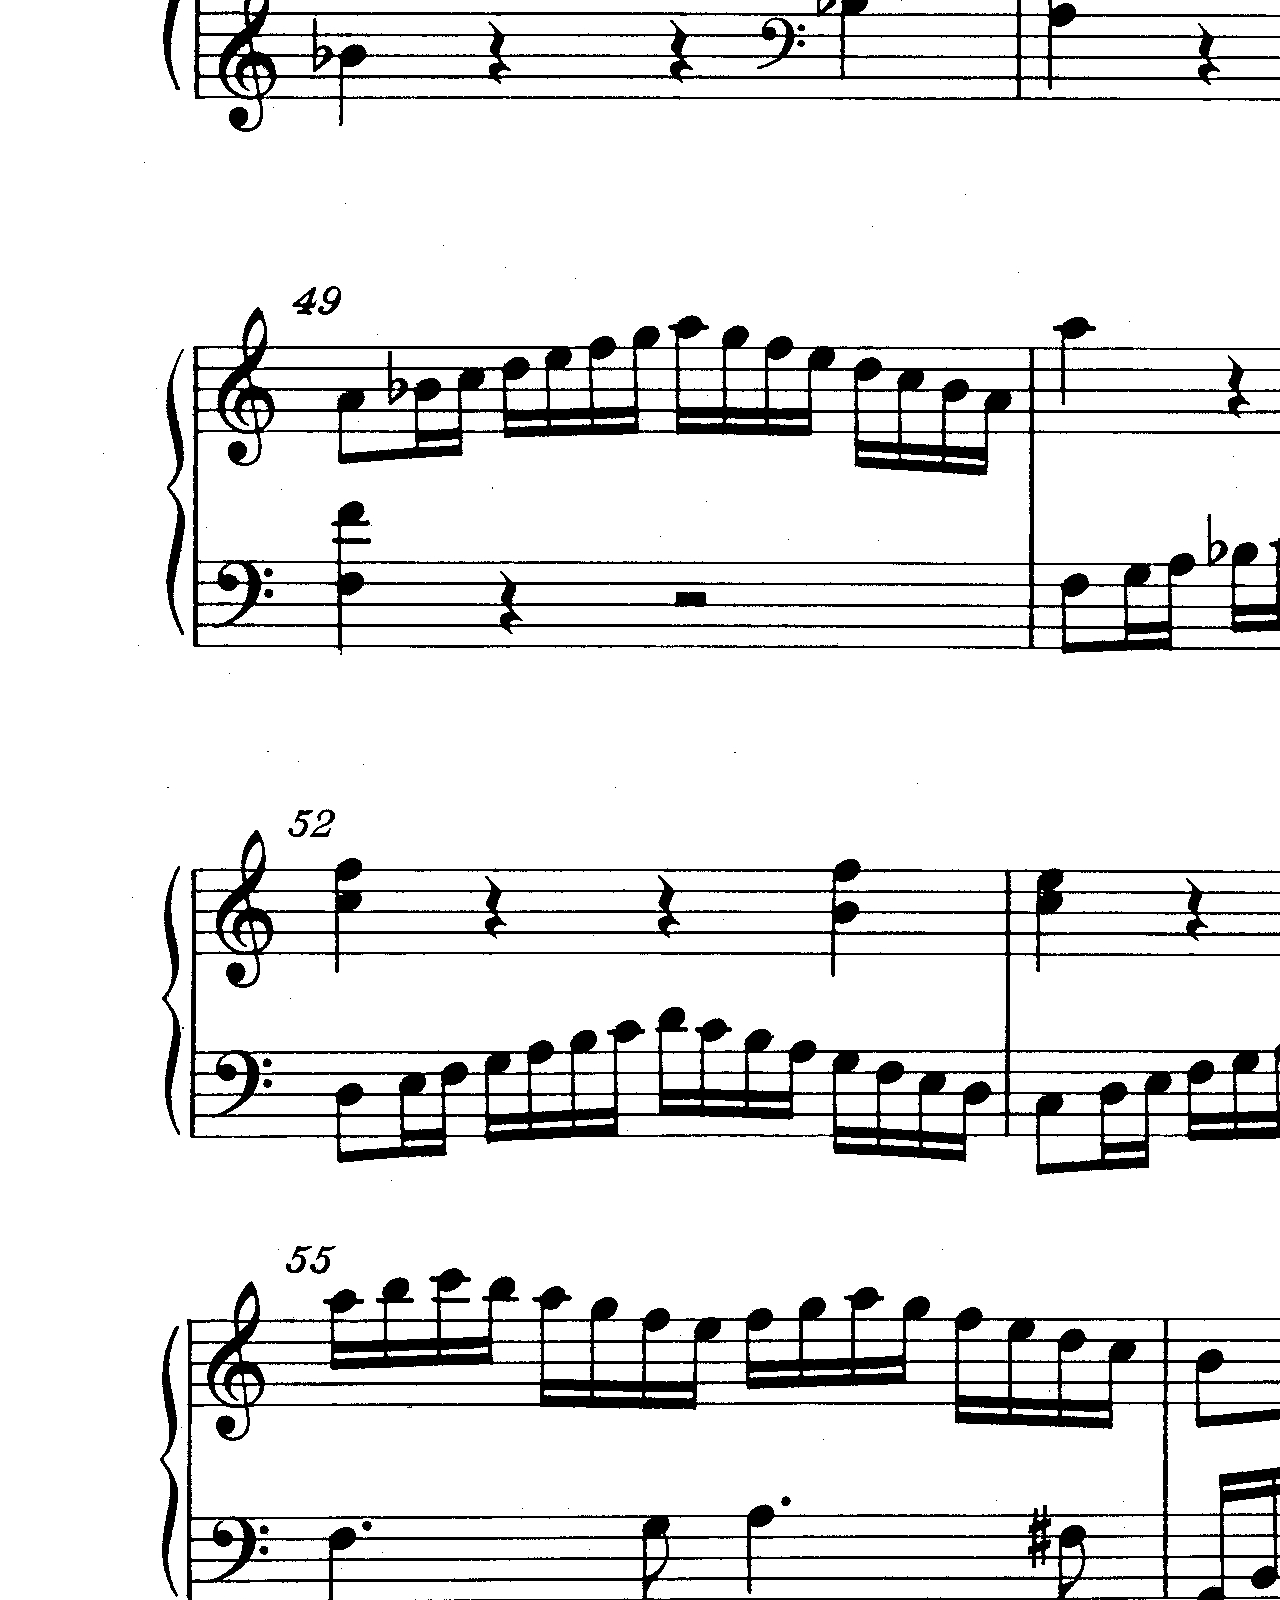
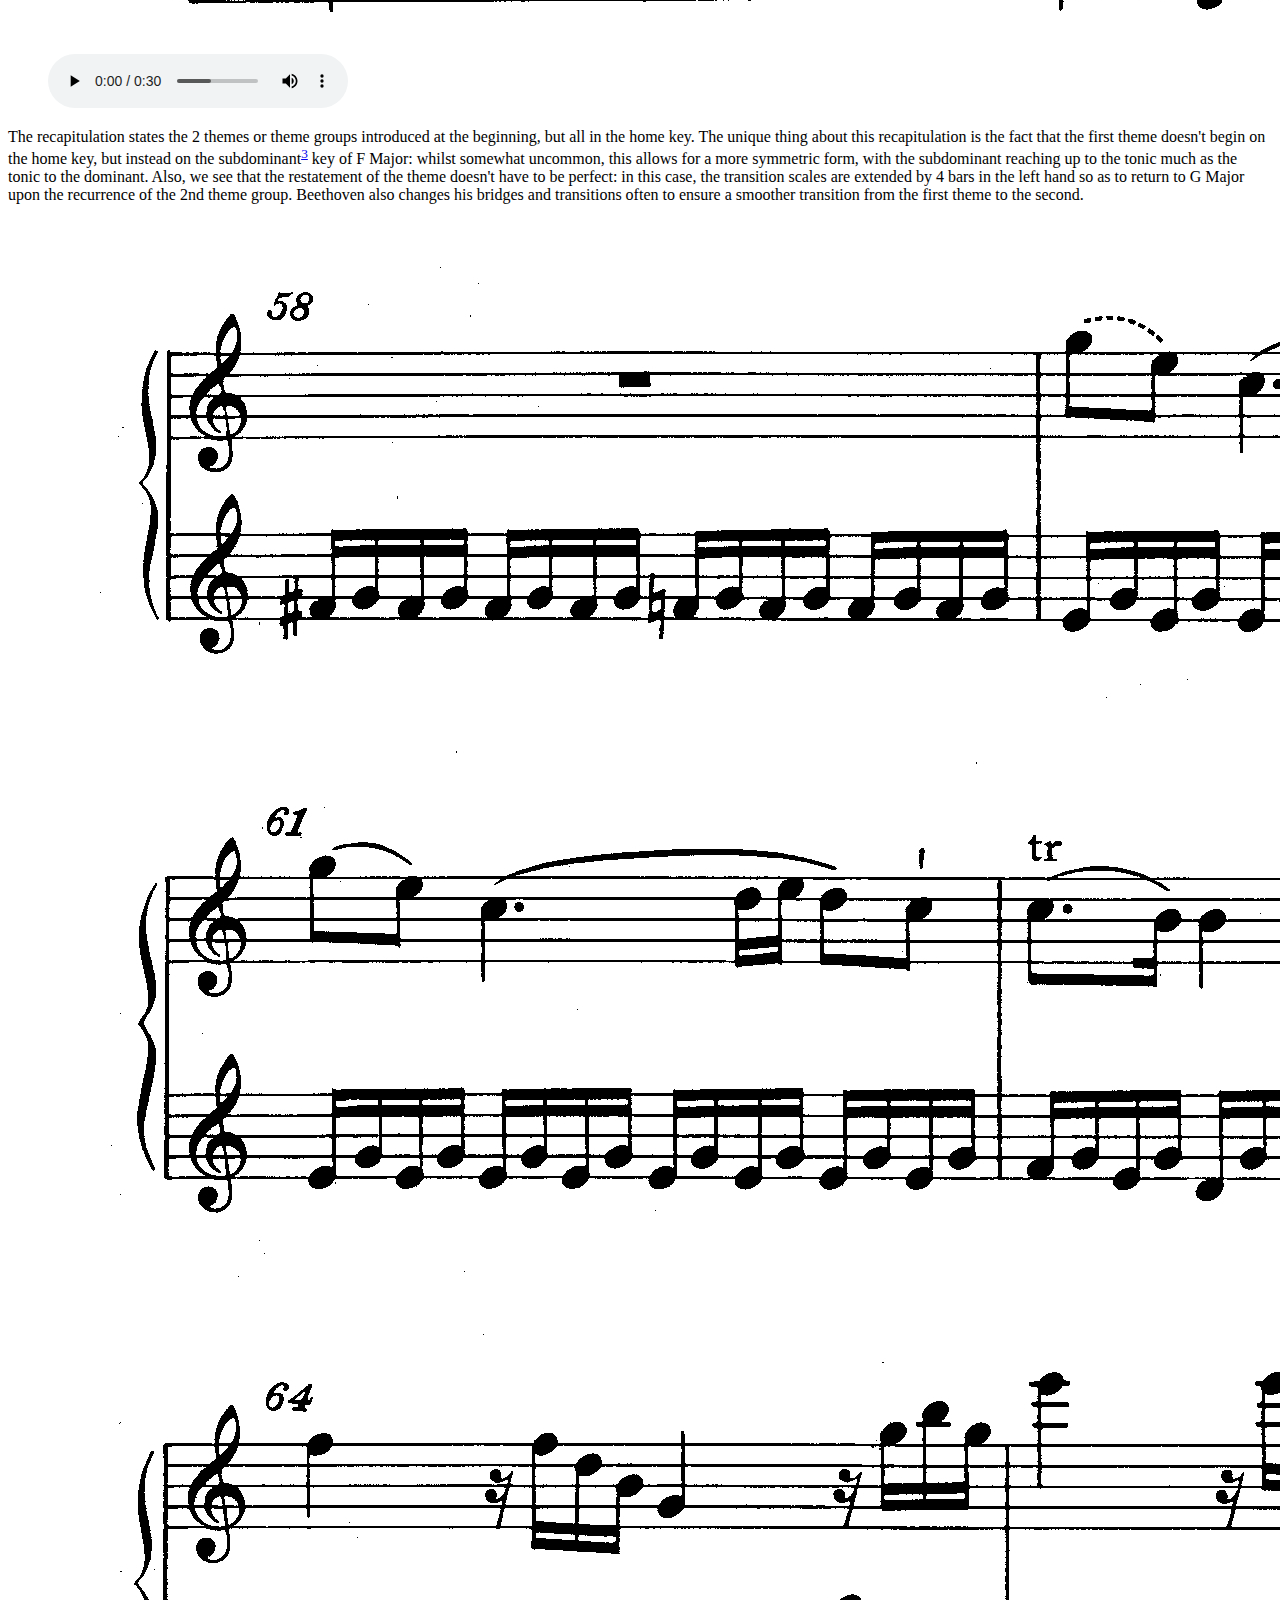
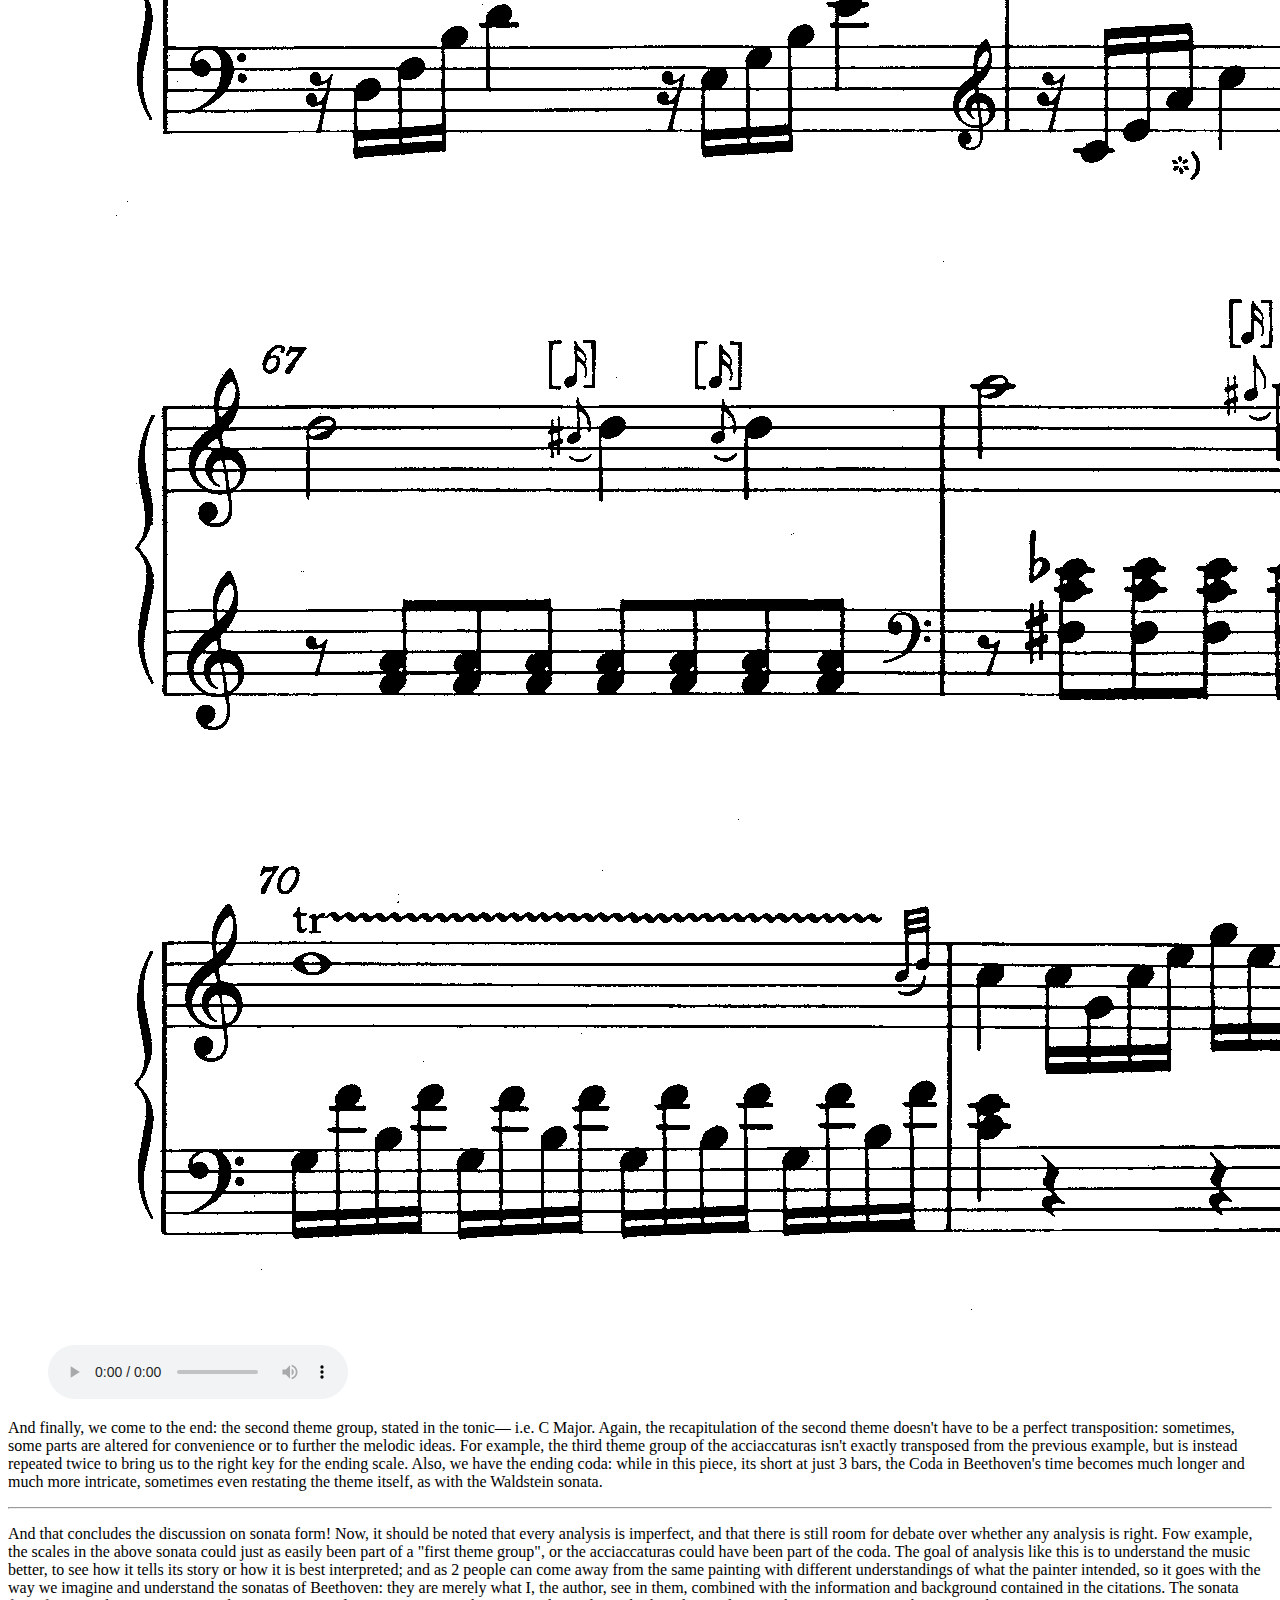
==== commit 8c1bded4: "Changed h2s to h3s for convenience" ====
--- a/htdocs/index.html
+++ b/htdocs/index.html
@@ -21,6 +21,12 @@
         <link
             rel="stylesheet"
             href="https://fonts.googleapis.com/icon?family=Material+Icons"
+        />
+        <link href="https://fonts.googleapis.com/css2?family=Lora:ital,wght@0,400;0,700;1,400;1,700&display=swap" rel="stylesheet">
+        <link href="https://fonts.googleapis.com/css2?family=Josefin+Sans:ital,wght@0,300;0,400;0,700;1,300;1,400;1,700&display=swap" rel="stylesheet">
+        <link
+            rel="stylesheet"
+            href="../css/index.css"
         />
     </head>
     <body>
@@ -35,14 +41,14 @@
             </ul>
         </nav>
         <header>
-            <div id="center">
+            <div id="header_center">
                 <h1>Beethoven's Genius, Manifest</h1>
                 <h2>An analysis of some of Beethoven's most popular sonatas</h2>
             </div>
         </header>
         <main>
             <section>
-                <h2>What is this website?</h2>
+                <h3>What is this website?</h3>
                 <p>
                     This website analyzes the Sonatas of Beethoven in order to gain 
                     insight into the form and structure of the pieces. I believe 
@@ -60,7 +66,7 @@
                 </p>
             </section>
             <section>
-                <h2>What are you going to discuss?</h2>
+                <h3>What are you going to discuss?</h3>
                 <p>
                     This website has 5 content pages, one for each of the following sonata movements:
                     <ul>
@@ -83,7 +89,7 @@
                 </p>
             </section>
             <section>
-                <h2>Who was Beethoven?</h2>
+                <h3>Who was Beethoven?</h3>
                 <p>
                     Beethoven was a german composer and pianist. He lived from
                     1770 to 1827, and helped propel music from the Classical Era
@@ -172,7 +178,7 @@
                 </p>
             </section>
             <section>
-                <h2>What is a sonata?</h2>
+                <h3>What is a sonata?</h3>
                 <p>
                     Taken literally, a sonata is a piece meant to be sounded on
                     an instrument (from the italian <i>sonare</i>, "to sound")
@@ -220,7 +226,7 @@
                 </p>
             </section>
             <section>
-                <h2>What is Sonata Form?</h2>
+                <h3>What is Sonata Form?</h3>
                 <p>
                     Sonata form is a musical structure composed of 3 parts: the
                     introduction, the development, and the recapitulation. There
@@ -421,7 +427,7 @@
                 </p>
             </section>
             <section>
-                <h2>I'm finished with your essays. What do I do next?</h2>
+                <h3>I'm finished with your essays. What do I do next?</h3>
                 <p>
                     Well, you can watch all of Beethoven's Sonatas on Youtube
                     <a
@@ -458,7 +464,7 @@
                 </p>
             </section>
             <section>
-                <h2>Footnotes</h2>
+                <h3>Footnotes</h3>
                 <ol>
                     <li id="footnote-1">
                         The Circle of Fifths is an arrangement of notes, with 
@@ -494,7 +500,7 @@
                         <a href="#footnote-3-ref">&#8617;</a>
                     </li>
                 </ol>
-                <h2>References</h2>
+                <h3>References</h3>
                 <ul id="references">
                     <li>Beethoven-Haus Bonn. (n.d.-a). Chronology Beethoven in Bonn. Retrieved October 25, 2021, from https://www.beethoven.de/en/g/Zeittafel-Beethoven-in-Bonn</li>
                     <li>Beethoven-Haus Bonn. (n.d.-b). Chronology Beethoven in Vienna. Retrieved October 25, 2021, from https://www.beethoven.de/en/g/Zeittafel-Beethoven-in-Wien</li>
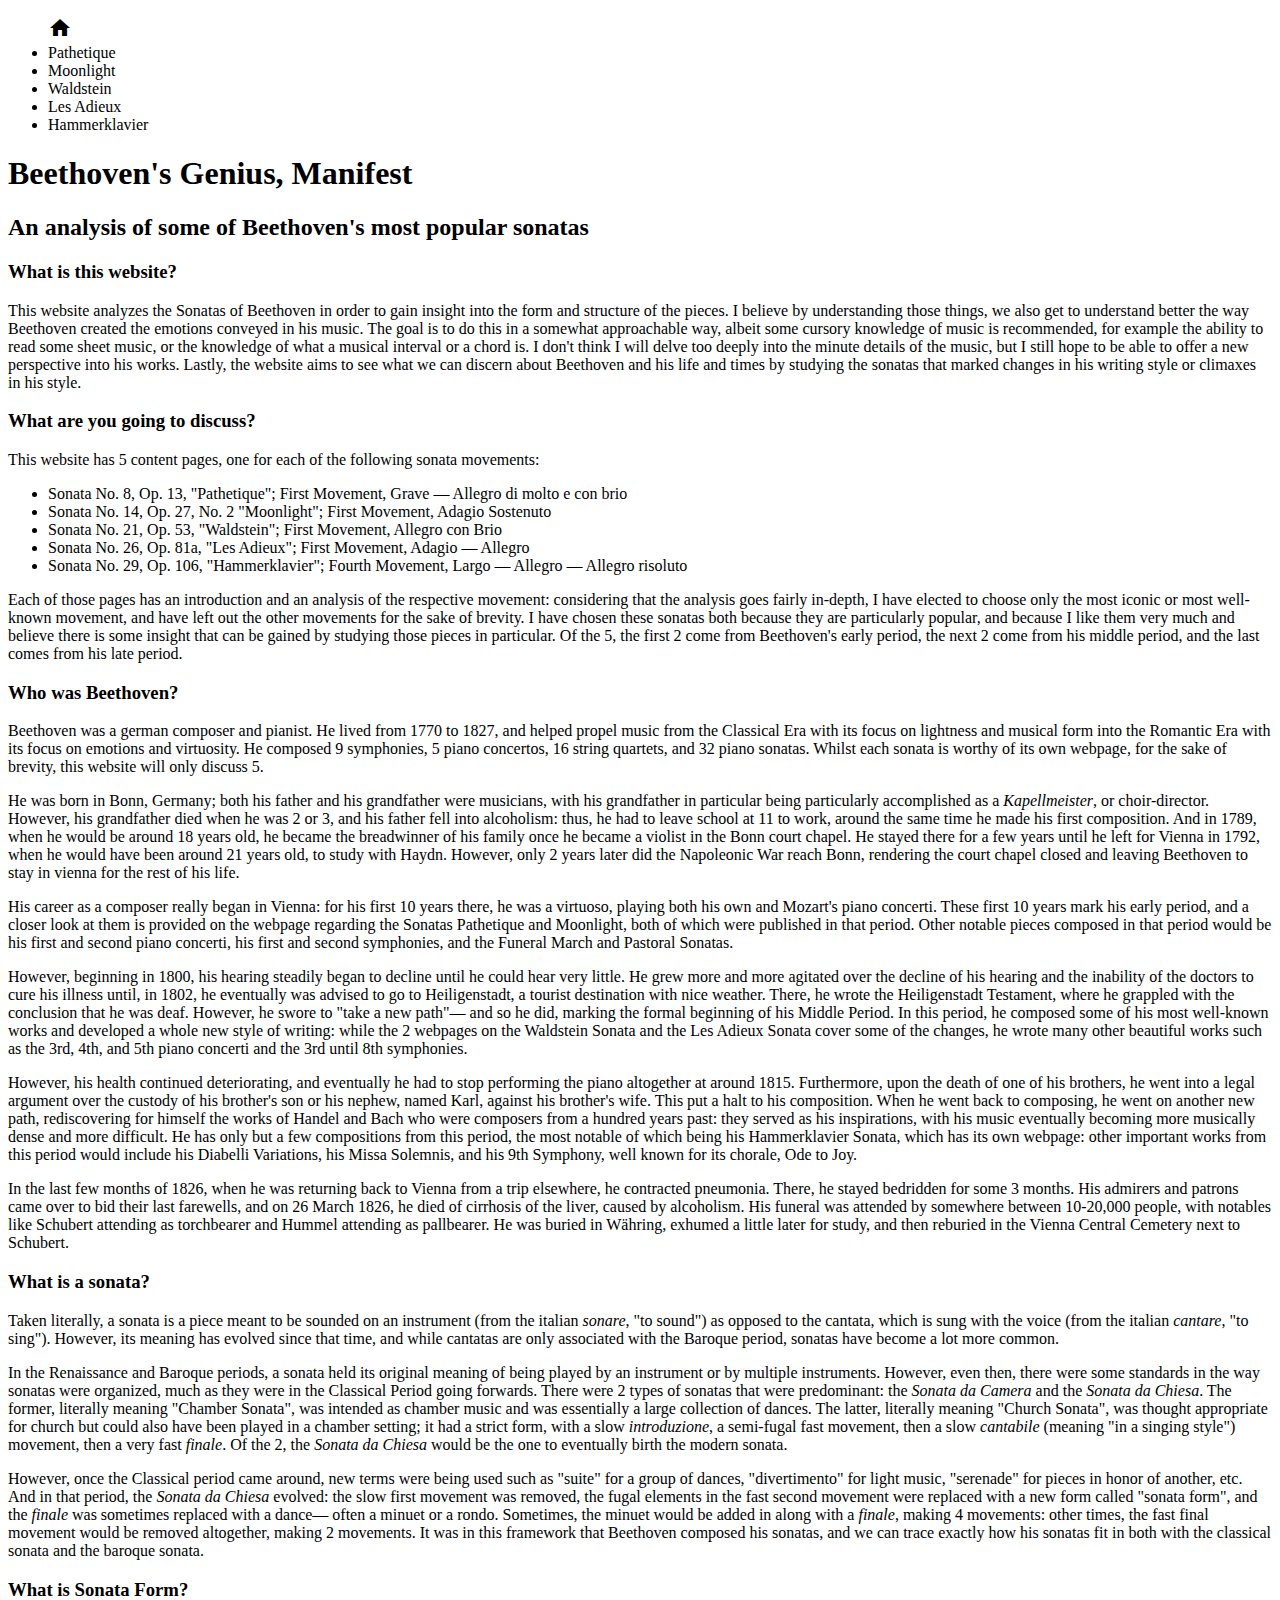
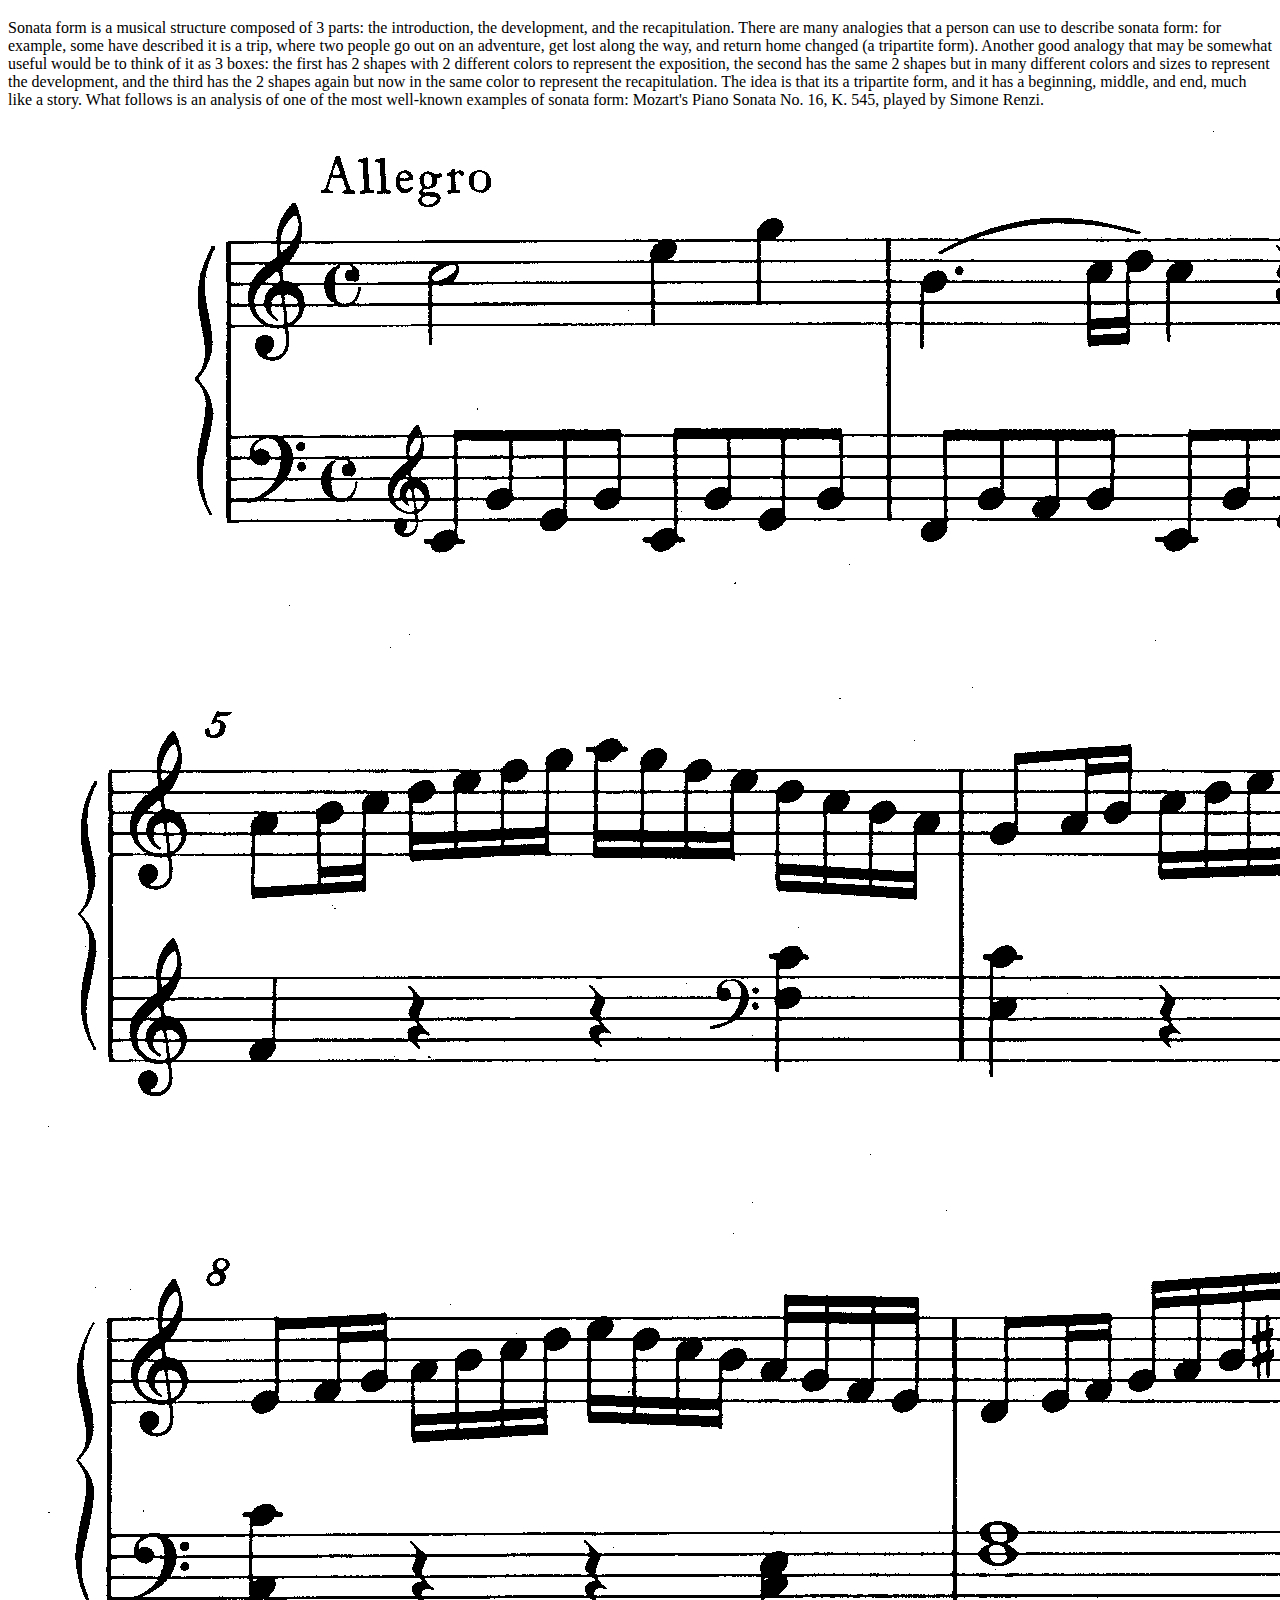
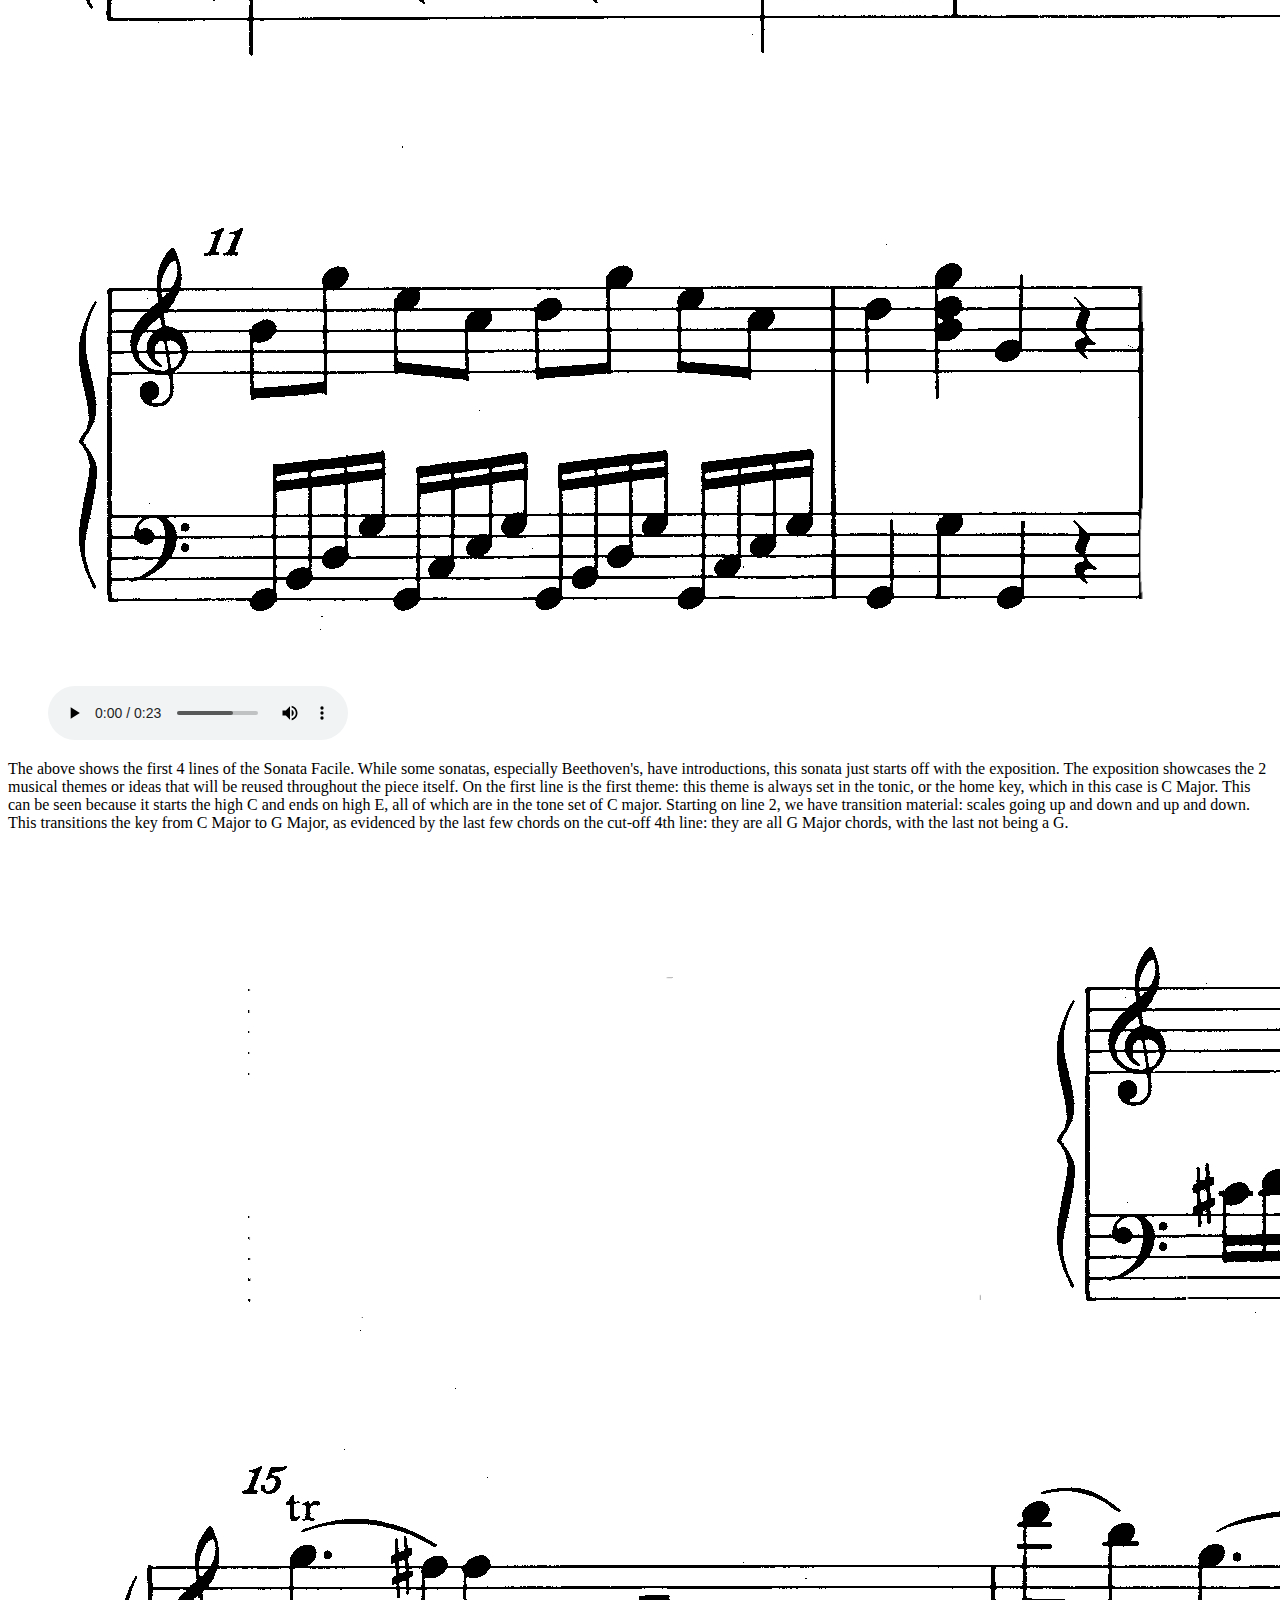
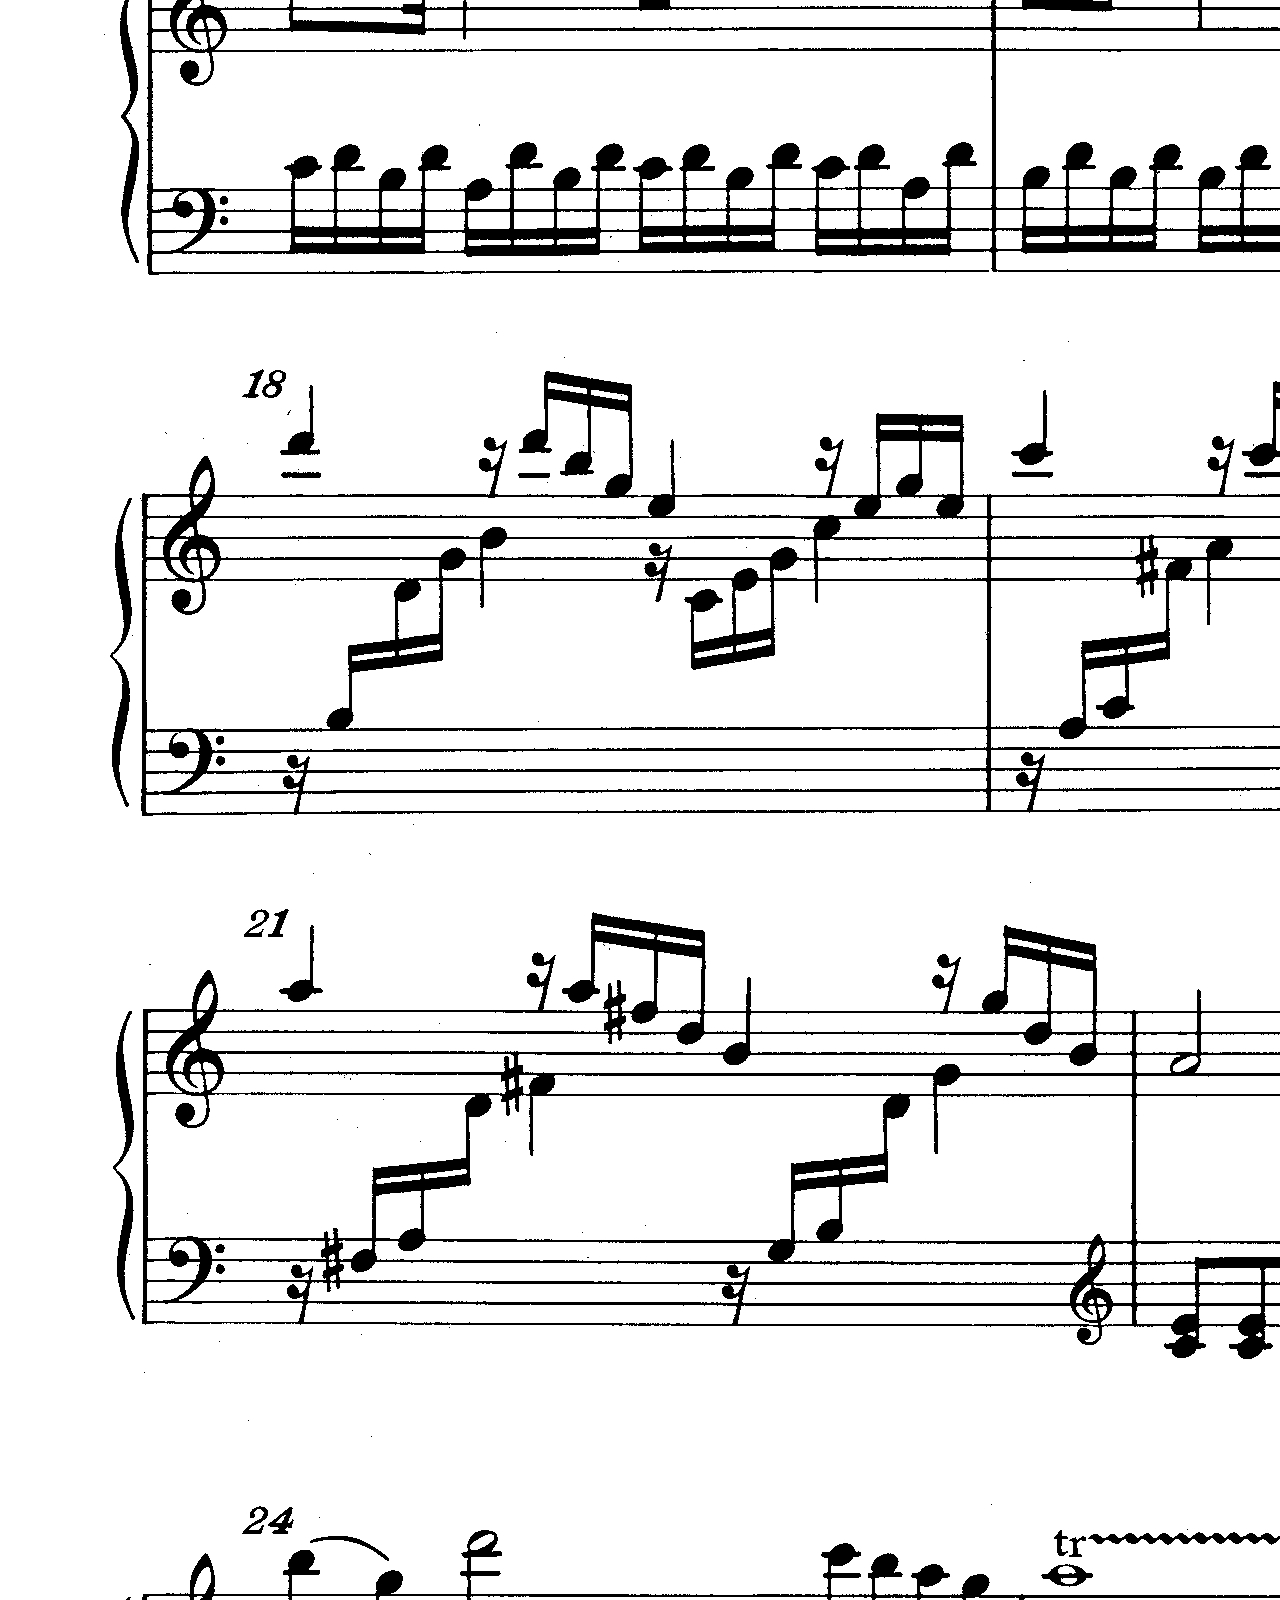
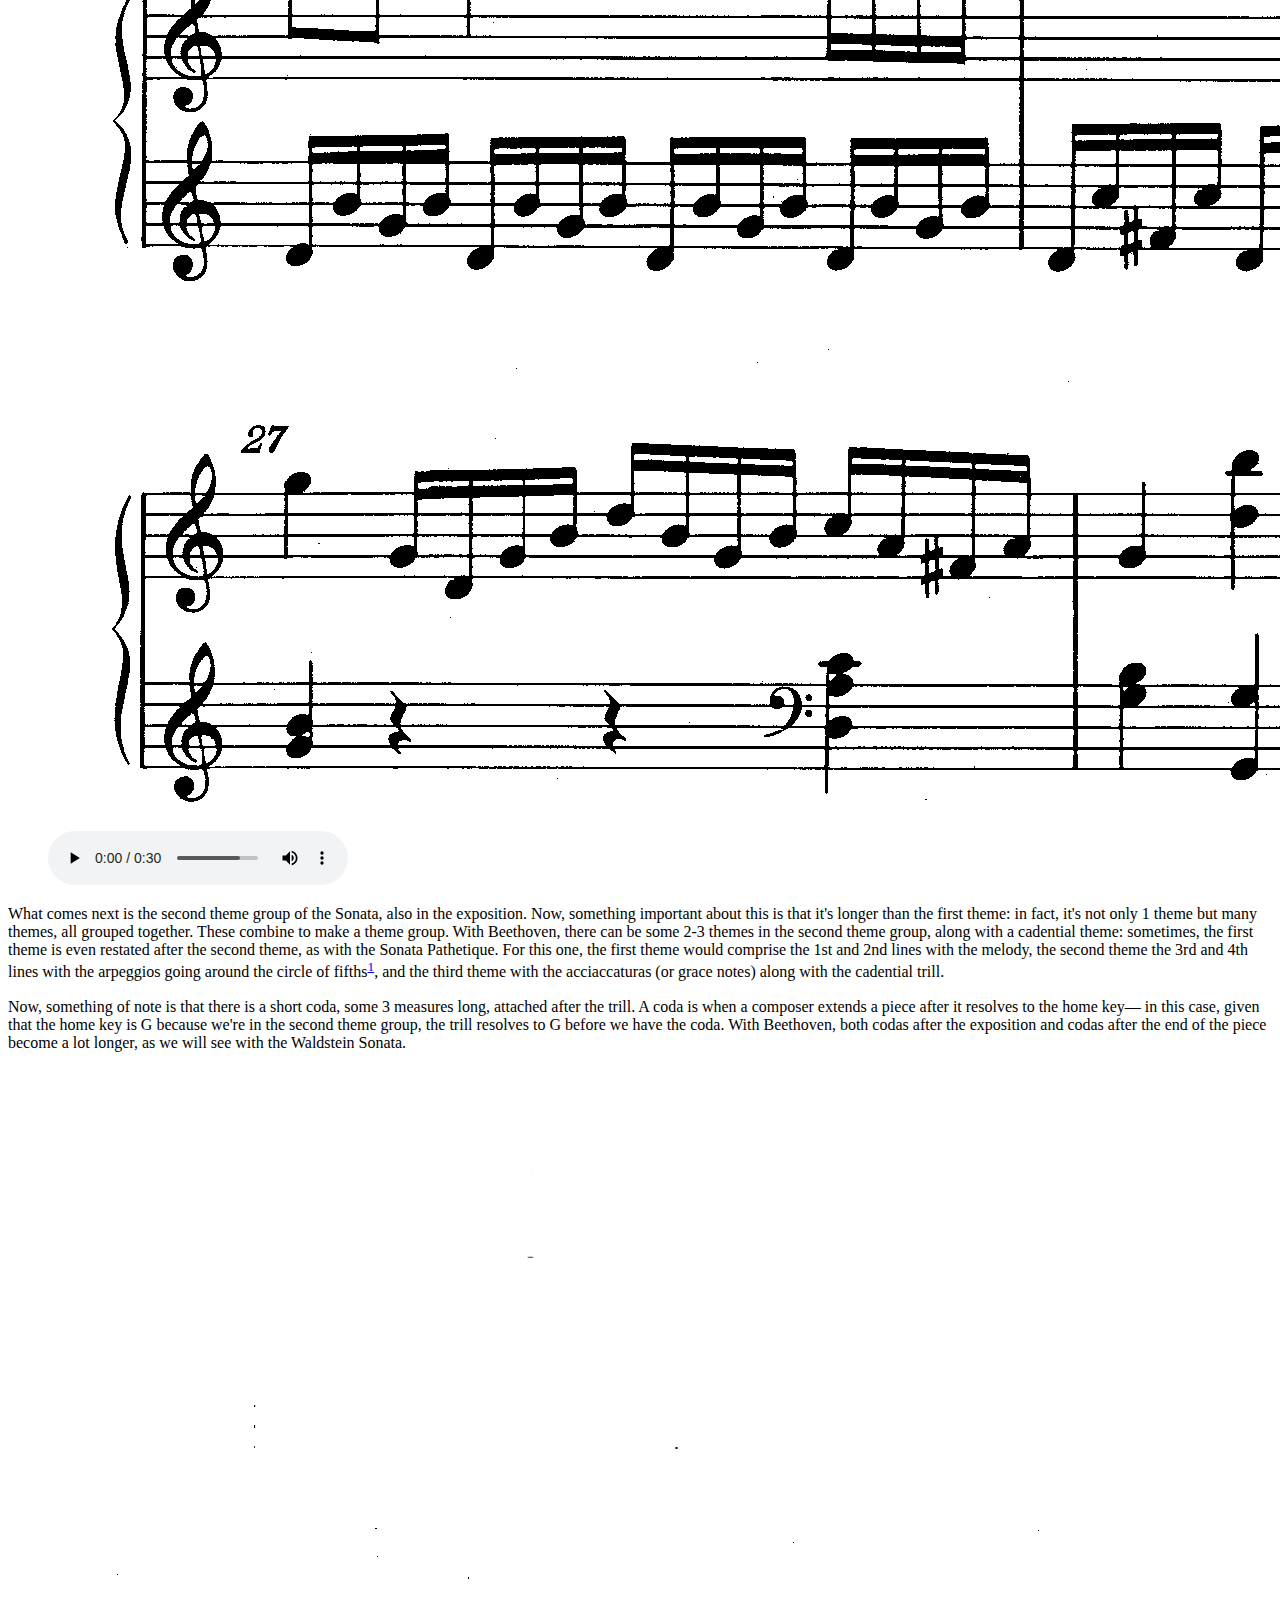
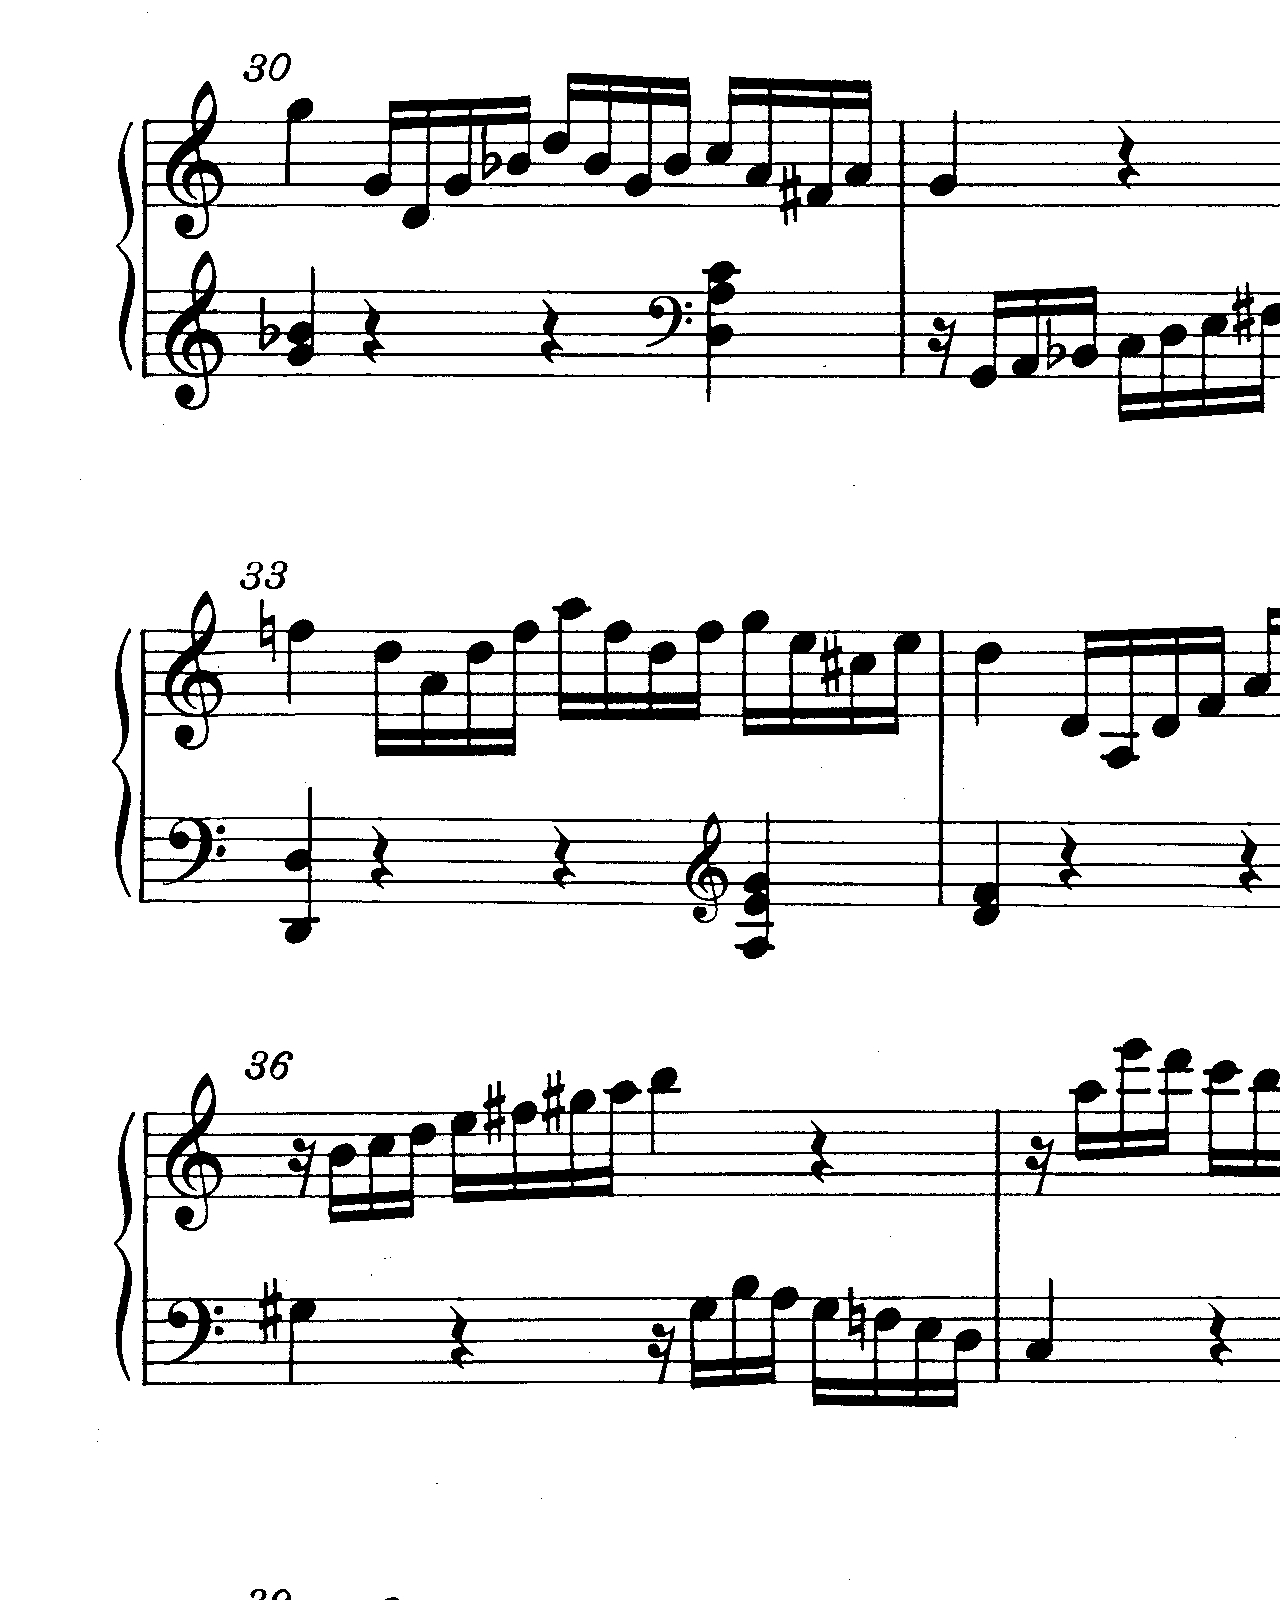
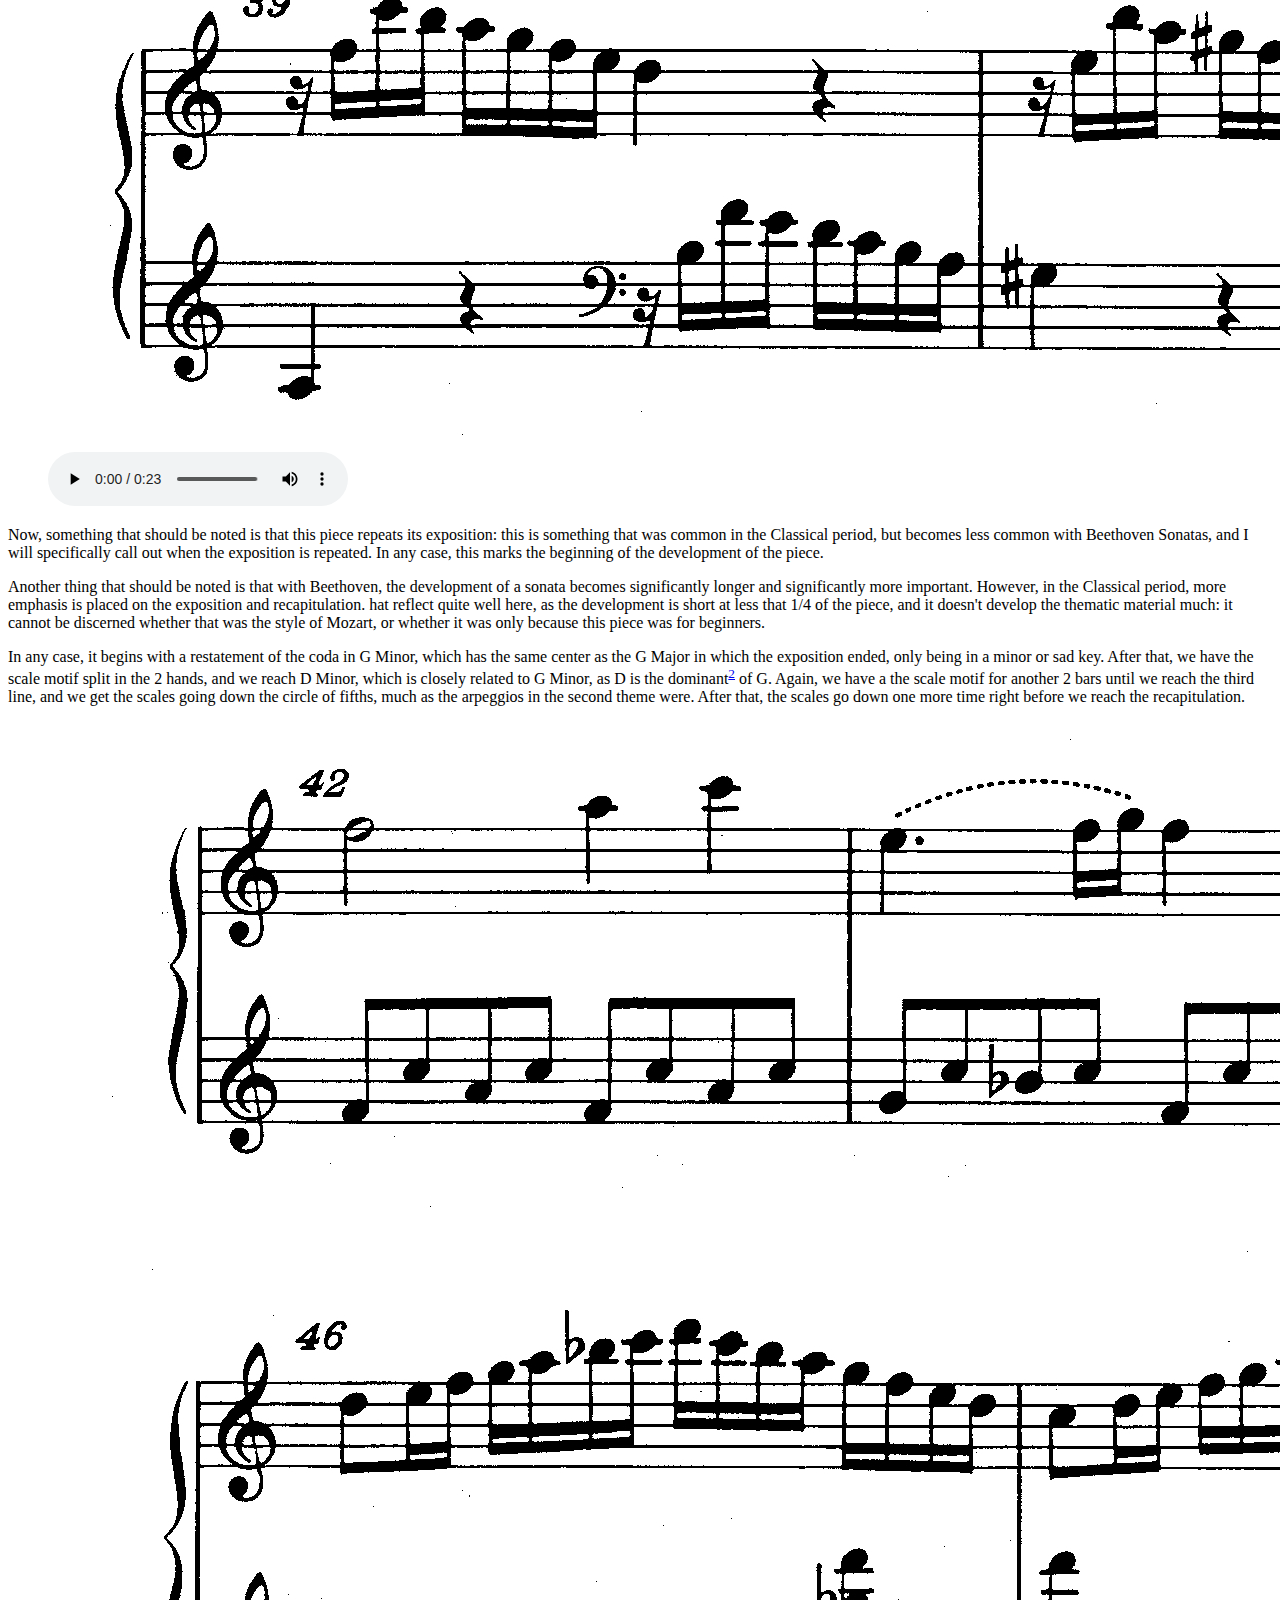
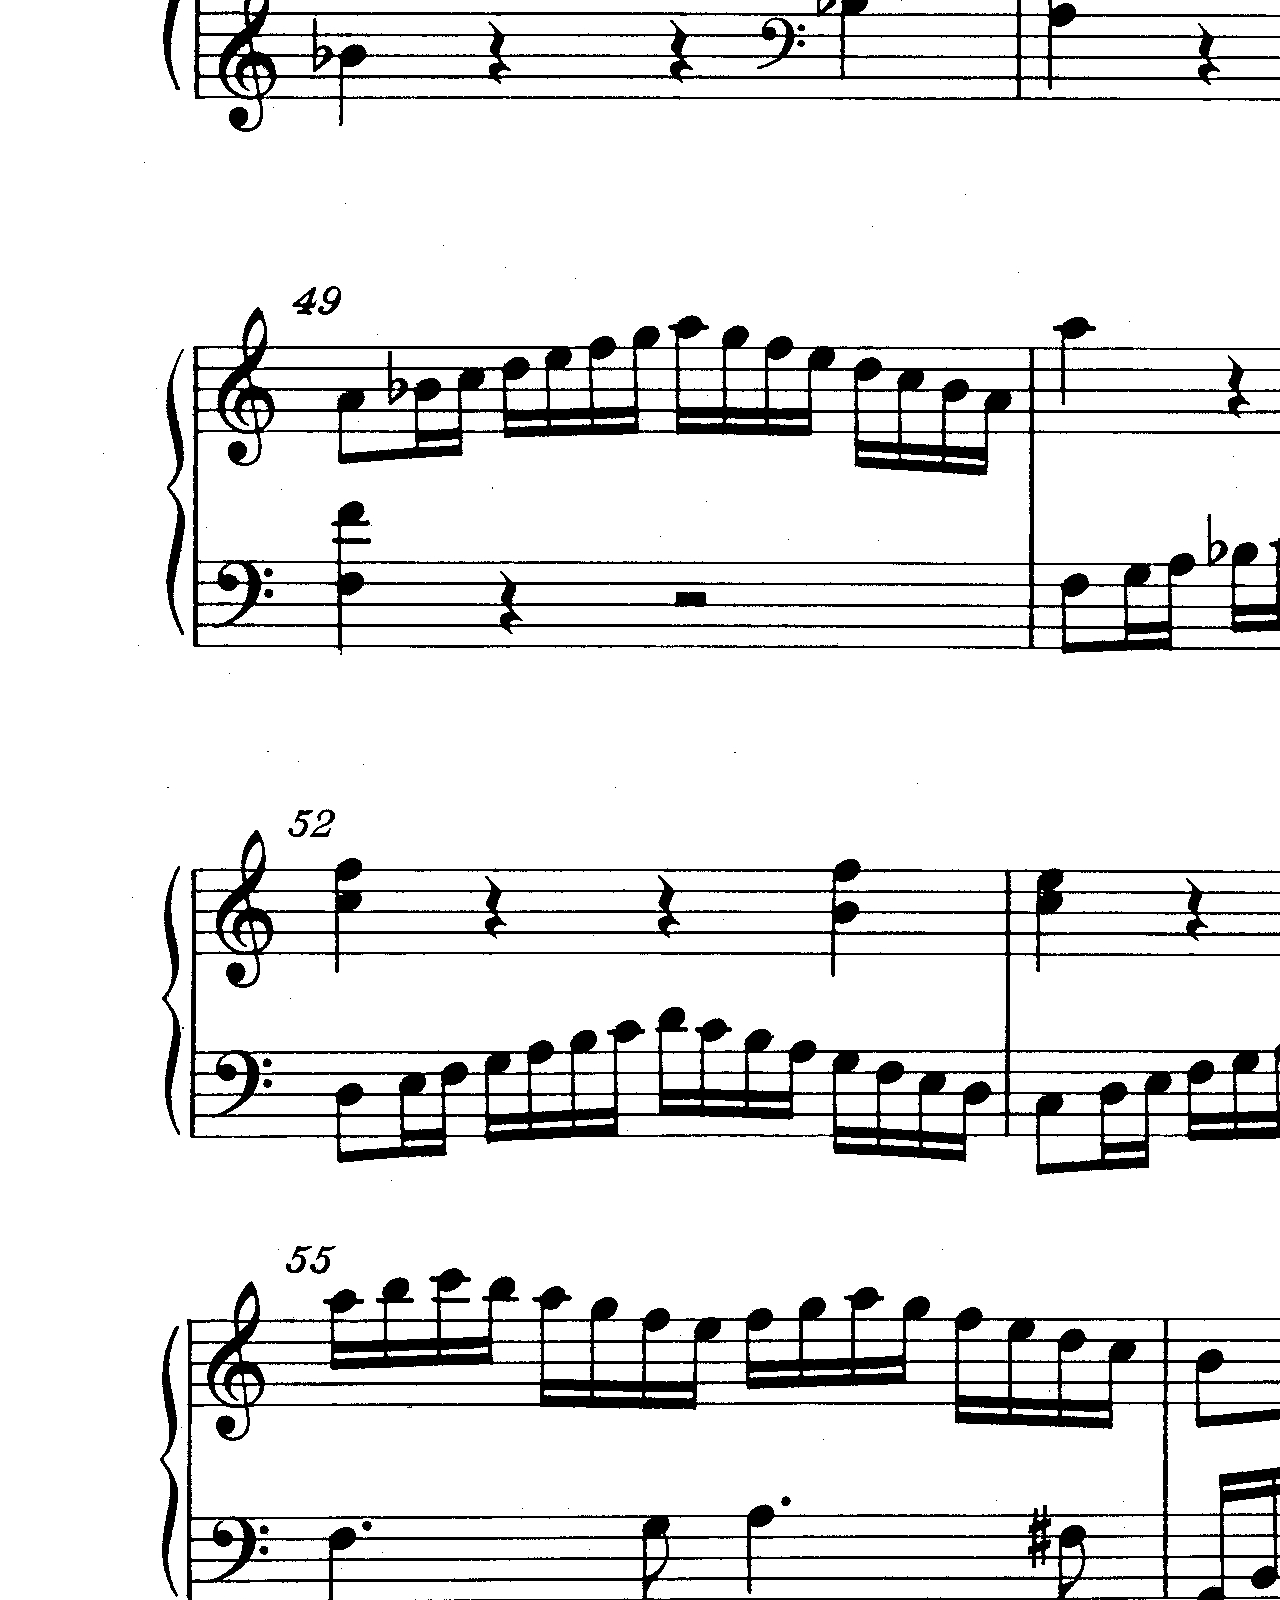
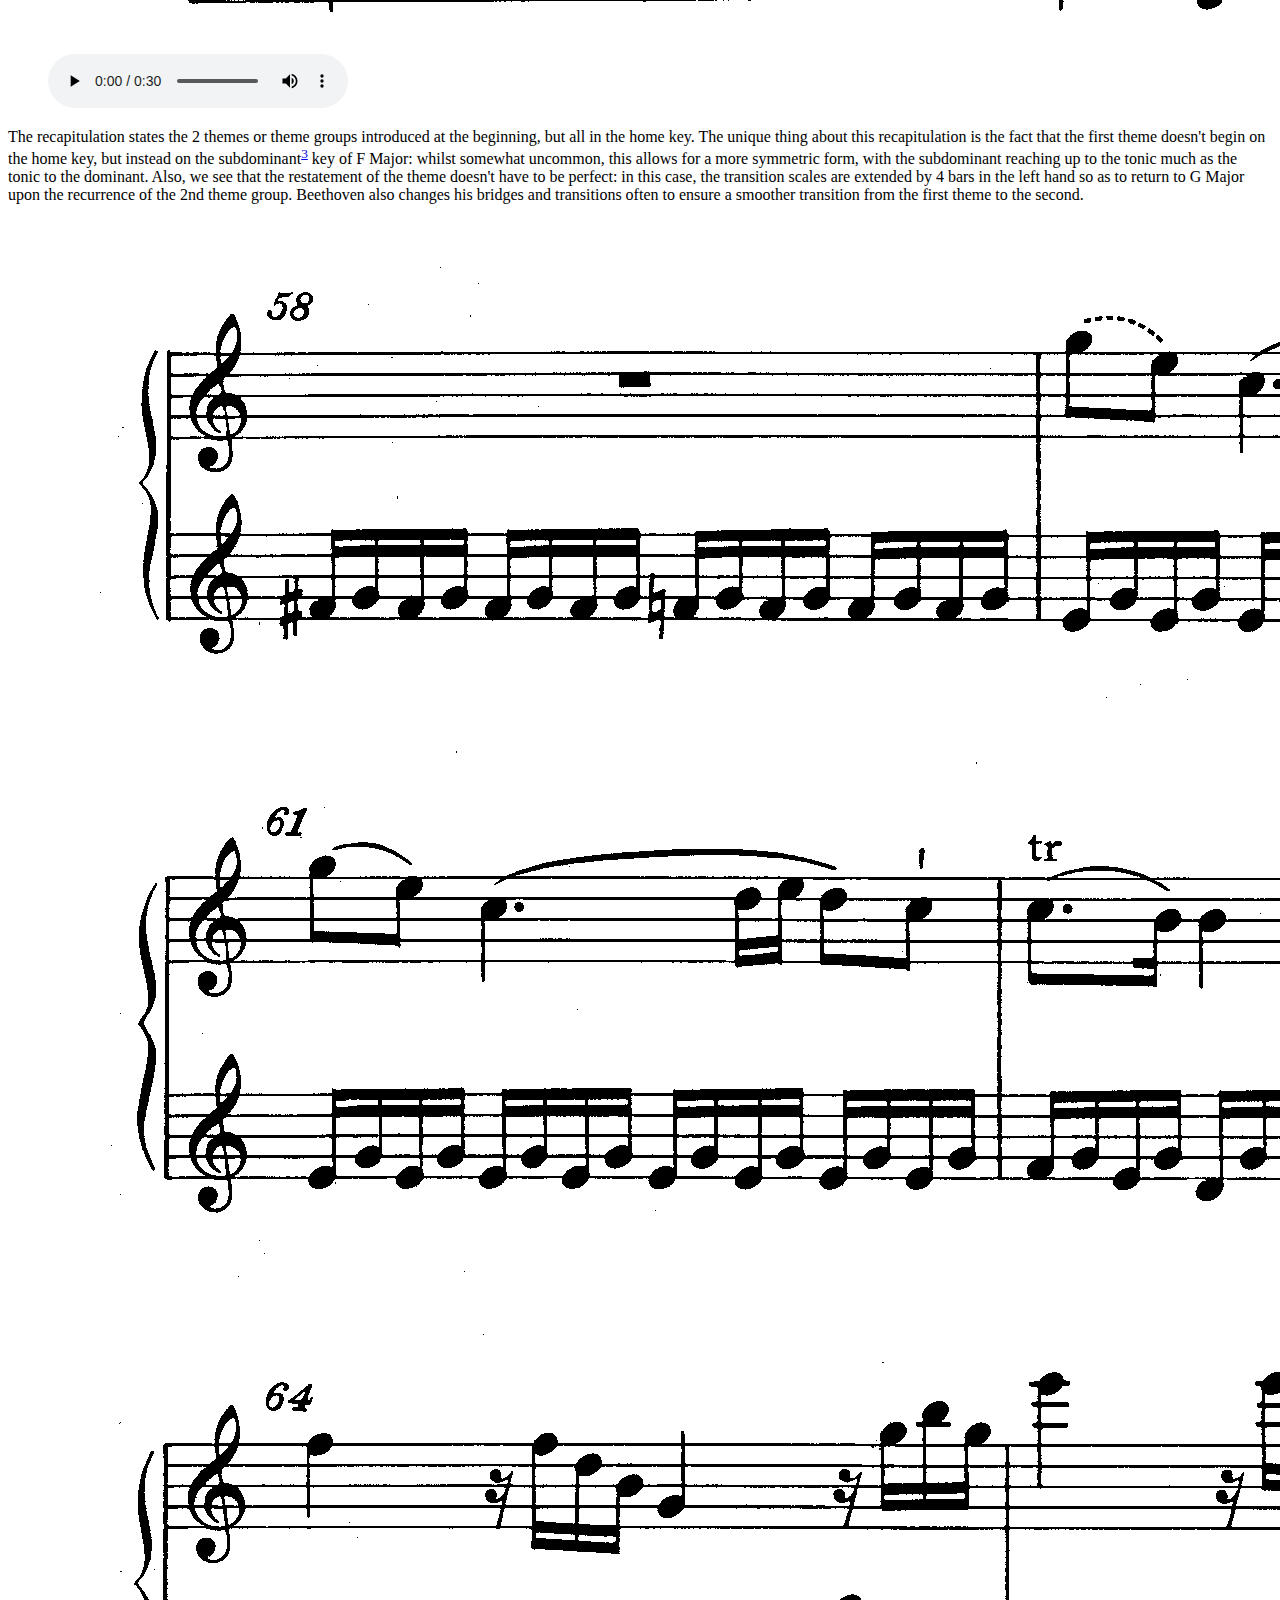
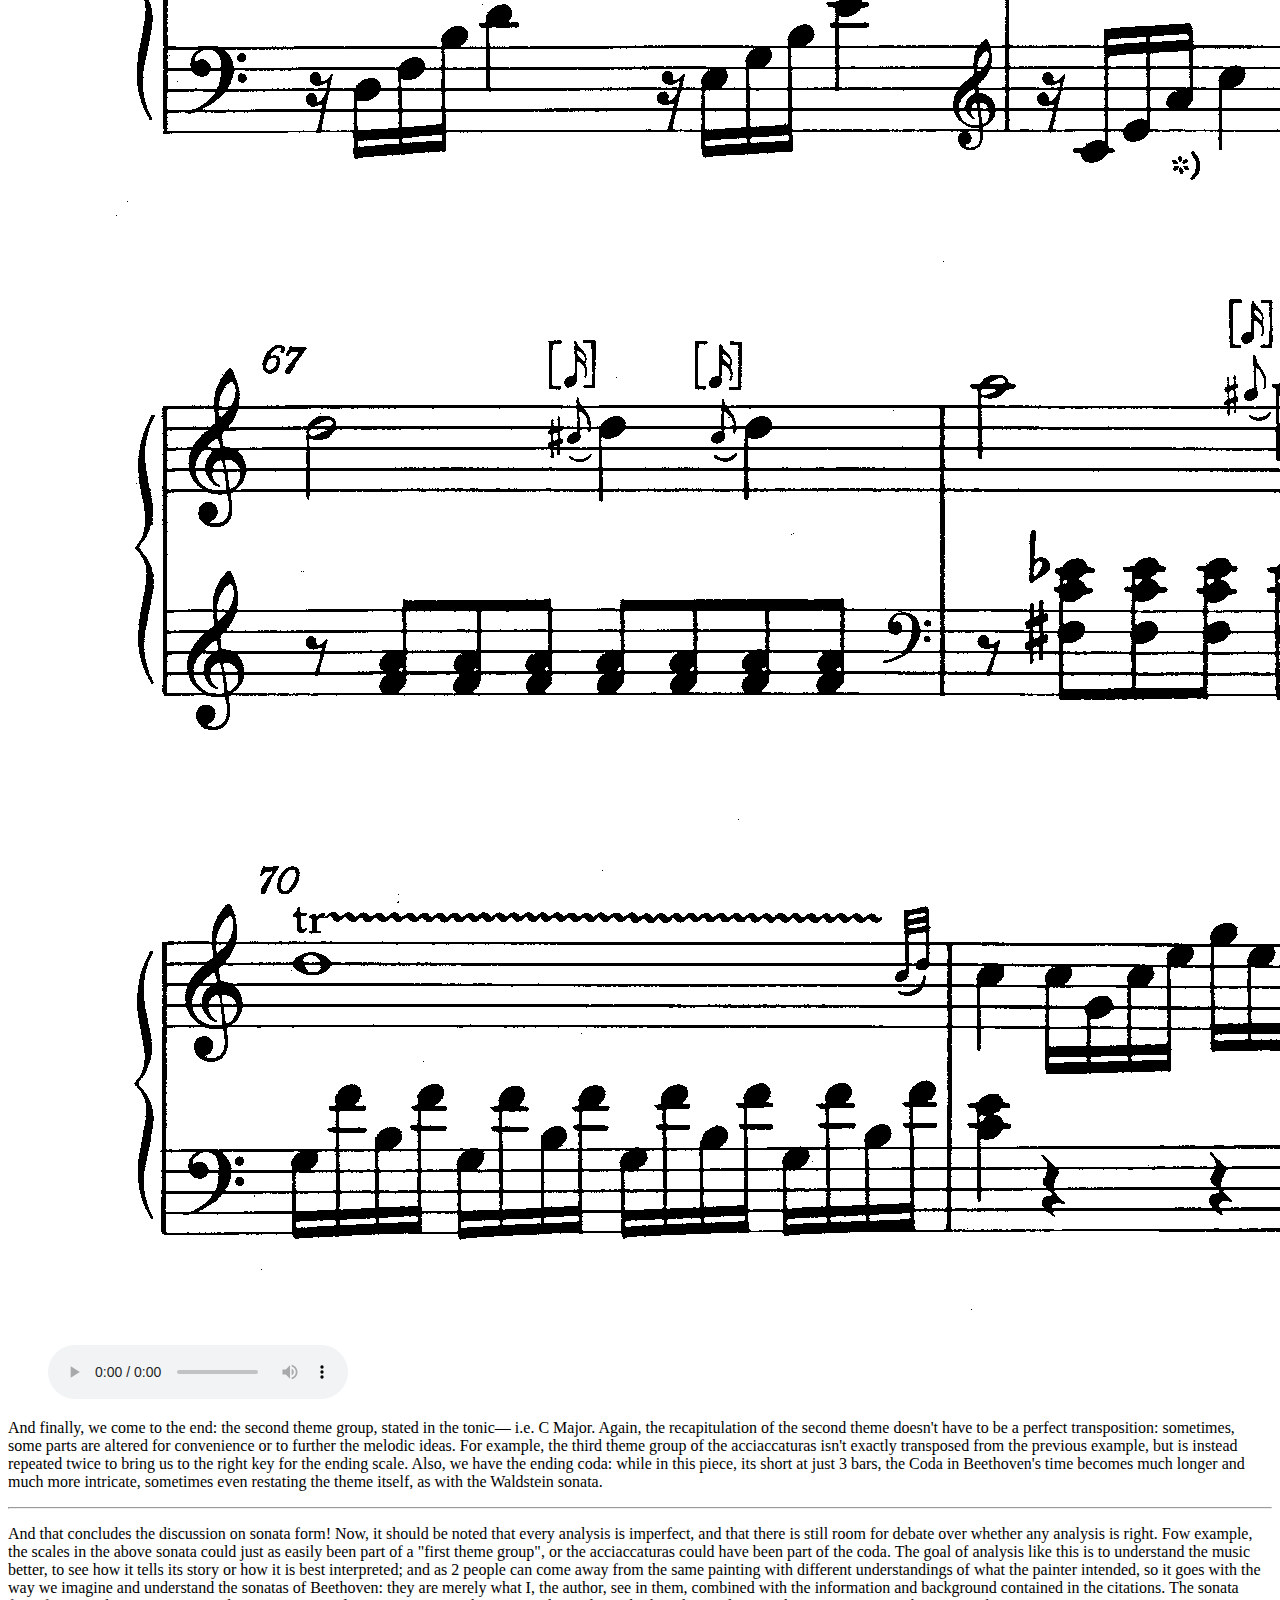
==== commit 9317c75b: "Reformat" ====
--- a/htdocs/index.html
+++ b/htdocs/index.html
@@ -22,12 +22,15 @@
             rel="stylesheet"
             href="https://fonts.googleapis.com/icon?family=Material+Icons"
         />
-        <link href="https://fonts.googleapis.com/css2?family=Lora:ital,wght@0,400;0,700;1,400;1,700&display=swap" rel="stylesheet">
-        <link href="https://fonts.googleapis.com/css2?family=Josefin+Sans:ital,wght@0,300;0,400;0,700;1,300;1,400;1,700&display=swap" rel="stylesheet">
         <link
+            href="https://fonts.googleapis.com/css2?family=Lora:ital,wght@0,400;0,700;1,400;1,700&display=swap"
             rel="stylesheet"
-            href="../css/index.css"
         />
+        <link
+            href="https://fonts.googleapis.com/css2?family=Josefin+Sans:ital,wght@0,300;0,400;0,600;0,700;1,300;1,400;1,600;1,700&display=swap"
+            rel="stylesheet"
+        />
+        <link rel="stylesheet" href="../css/index.css" />
     </head>
     <body>
         <nav>
@@ -50,42 +53,62 @@
             <section>
                 <h3>What is this website?</h3>
                 <p>
-                    This website analyzes the Sonatas of Beethoven in order to gain 
-                    insight into the form and structure of the pieces. I believe 
-                    by understanding those things, we also get to understand better 
-                    the way Beethoven created the emotions conveyed in his music. 
-                    The goal is to do this in a somewhat approachable way, 
-                    albeit some cursory knowledge of music is recommended, for example 
-                    the ability to read some sheet music, or the knowledge of what 
-                    a musical interval or a chord is. I don't think I will delve too 
-                    deeply into the minute details of the music, but I still hope to 
-                    be able to offer a new perspective into his works. 
-                    Lastly, the website aims to see what we can discern about Beethoven 
-                    and his life and times by studying the sonatas that marked 
-                    changes in his writing style or climaxes in his style.
+                    This website analyzes the Sonatas of Beethoven in order to
+                    gain insight into the form and structure of the pieces. I
+                    believe by understanding those things, we also get to
+                    understand better the way Beethoven created the emotions
+                    conveyed in his music. The goal is to do this in a somewhat
+                    approachable way, albeit some cursory knowledge of music is
+                    recommended, for example the ability to read some sheet
+                    music, or the knowledge of what a musical interval or a
+                    chord is. I don't think I will delve too deeply into the
+                    minute details of the music, but I still hope to be able to
+                    offer a new perspective into his works. Lastly, the website
+                    aims to see what we can discern about Beethoven and his life
+                    and times by studying the sonatas that marked changes in his
+                    writing style or climaxes in his style.
                 </p>
             </section>
             <section>
                 <h3>What are you going to discuss?</h3>
                 <p>
-                    This website has 5 content pages, one for each of the following sonata movements:
-                    <ul>
-                        <li>Sonata No. 8, Op. 13, "Pathetique"; First Movement, Grave — Allegro di molto e con brio</li>
-                        <li>Sonata No. 14, Op. 27, No. 2 "Moonlight"; First Movement, Adagio Sostenuto</li>
-                        <li>Sonata No. 21, Op. 53, "Waldstein"; First Movement, Allegro con Brio</li>
-                        <li>Sonata No. 26, Op. 81a, "Les Adieux"; First Movement, Adagio — Allegro </li>
-                        <li>Sonata No. 29, Op. 106, "Hammerklavier"; Fourth Movement, Largo — Allegro — Allegro risoluto</li>
-                    </ul>
-                    Each of those pages has an introduction and an analysis of the respective movement:
-                    considering that the analysis goes fairly in-depth, I have elected 
-                    to choose only the most iconic or most well-known movement, and have 
-                    left out the other movements for the sake of brevity.
-                    I have chosen these sonatas both because they are particularly popular,
-                    and because I like them very much and believe there is some insight 
-                    that can be gained by studying those pieces in particular.
-                    Of the 5, the first 2 come from Beethoven's early period, 
-                    the next 2 come from his middle period, and the last comes 
-                    from his late period.
+                    This website has 5 content pages, one for each of the
+                    following sonata movements:
+                </p>
+                <ul>
+                    <li>
+                        Sonata No. 8, Op. 13, "Pathetique"; First Movement,
+                        Grave — Allegro di molto e con brio
+                    </li>
+                    <li>
+                        Sonata No. 14, Op. 27, No. 2 "Moonlight"; First
+                        Movement, Adagio Sostenuto
+                    </li>
+                    <li>
+                        Sonata No. 21, Op. 53, "Waldstein"; First Movement,
+                        Allegro con Brio
+                    </li>
+                    <li>
+                        Sonata No. 26, Op. 81a, "Les Adieux"; First Movement,
+                        Adagio — Allegro
+                    </li>
+                    <li>
+                        Sonata No. 29, Op. 106, "Hammerklavier"; Fourth
+                        Movement, Largo — Allegro — Allegro risoluto
+                    </li>
+                </ul>
+                <p>
+                    Each of those pages has an introduction and an analysis of
+                    the respective movement: considering that the analysis goes
+                    fairly in-depth, I have elected to choose only the most
+                    iconic or most well-known movement, and have left out the
+                    other movements for the sake of brevity. I have chosen these
+                    sonatas both because they are particularly popular, and
+                    because I like them very much and believe there is some
+                    insight that can be gained by studying those pieces in
+                    particular. Of the 5, the first 2 come from Beethoven's
+                    early period, the next 2 come from his middle period, and
+                    the last comes from his late period.
                 </p>
             </section>
             <section>
@@ -132,8 +155,8 @@
                     However, beginning in 1800, his hearing steadily began to
                     decline until he could hear very little. He grew more and
                     more agitated over the decline of his hearing and the
-                    inability of the doctors to cure his illness until, in 1802, he
-                    eventually was advised to go to Heiligenstadt, a tourist
+                    inability of the doctors to cure his illness until, in 1802,
+                    he eventually was advised to go to Heiligenstadt, a tourist
                     destination with nice weather. There, he wrote the
                     Heiligenstadt Testament, where he grappled with the
                     conclusion that he was deaf. However, he swore to "take a
@@ -296,9 +319,10 @@
                     this one, the first theme would comprise the 1st and 2nd
                     lines with the melody, the second theme the 3rd and 4th
                     lines with the arpeggios going around the circle of
-                    fifths<sup id="footnote-1-ref"><a href="#footnote-1">1</a></sup>, and the third theme with the
-                    acciaccaturas (or grace notes) along with the cadential
-                    trill.
+                    fifths<sup id="footnote-1-ref"
+                        ><a href="#footnote-1">1</a></sup
+                    >, and the third theme with the acciaccaturas (or grace
+                    notes) along with the cadential trill.
                 </p>
                 <p>
                     Now, something of note is that there is a short coda, some 3
@@ -346,7 +370,9 @@
                     exposition ended, only being in a minor or sad key. After
                     that, we have the scale motif split in the 2 hands, and we
                     reach D Minor, which is closely related to G Minor, as D is
-                    the dominant<sup id="footnote-2-ref"><a href="#footnote-2">2</a></sup>
+                    the dominant<sup id="footnote-2-ref"
+                        ><a href="#footnote-2">2</a></sup
+                    >
                     of G. Again, we have a the scale motif for another 2 bars
                     until we reach the third line, and we get the scales going
                     down the circle of fifths, much as the arpeggios in the
@@ -369,16 +395,18 @@
                     introduced at the beginning, but all in the home key. The
                     unique thing about this recapitulation is the fact that the
                     first theme doesn't begin on the home key, but instead on
-                    the subdominant<sup id="footnote-3-ref"><a href="#footnote-3">3</a></sup> key of F Major: whilst somewhat
-                    uncommon, this allows for a more symmetric form, with the
-                    subdominant reaching up to the tonic much as the tonic to
-                    the dominant. Also, we see that the restatement of the theme
-                    doesn't have to be perfect: in this case, the transition
-                    scales are extended by 4 bars in the left hand so as to
-                    return to G Major upon the recurrence of the 2nd theme
-                    group. Beethoven also changes his bridges and transitions
-                    often to ensure a smoother transition from the first theme
-                    to the second.
+                    the subdominant<sup id="footnote-3-ref"
+                        ><a href="#footnote-3">3</a></sup
+                    >
+                    key of F Major: whilst somewhat uncommon, this allows for a
+                    more symmetric form, with the subdominant reaching up to the
+                    tonic much as the tonic to the dominant. Also, we see that
+                    the restatement of the theme doesn't have to be perfect: in
+                    this case, the transition scales are extended by 4 bars in
+                    the left hand so as to return to G Major upon the recurrence
+                    of the 2nd theme group. Beethoven also changes his bridges
+                    and transitions often to ensure a smoother transition from
+                    the first theme to the second.
                 </p>
                 <figure>
                     <img
@@ -467,68 +495,158 @@
                 <h3>Footnotes</h3>
                 <ol>
                     <li id="footnote-1">
-                        The Circle of Fifths is an arrangement of notes, with 
-                        the next note being a fifth higher than the last.
-                        Due to the fact that 5 does not divide 8 nor 12, it will 
-                        always include every note on any scale, whether it be 
-                        a major scale, a minor scale, or a scale including all 
-                        12 notes, called a chromatic scale.
+                        The Circle of Fifths is an arrangement of notes, with
+                        the next note being a fifth higher than the last. Due to
+                        the fact that 5 does not divide 8 nor 12, it will always
+                        include every note on any scale, whether it be a major
+                        scale, a minor scale, or a scale including all 12 notes,
+                        called a chromatic scale.
 
                         <a href="#footnote-1-ref">&#8617;</a>
                     </li>
                     <li id="footnote-2">
                         The dominant is the note 5 steps above the home note,
                         which is called the tonic. It is the fifth scale degree
-                        as well, meaning that the circle of fifths is a large 
-                        circle of dominants as well.
-
-                        The dominant has the unique property of very much wanting 
-                        to resolve to the tonic, and most music is based off the 
-                        dominant-tonic relationship.
+                        as well, meaning that the circle of fifths is a large
+                        circle of dominants as well. The dominant has the unique
+                        property of very much wanting to resolve to the tonic,
+                        and most music is based off the dominant-tonic
+                        relationship.
 
                         <a href="#footnote-2-ref">&#8617;</a>
                     </li>
                     <li id="footnote-3">
                         The subdominant is the note 5 steps below the home note,
                         which is called the tonic. It is the 4th scale degree.
-                        It is called the subdominant, because it is the dominant 
-                        below the tonic: the tonic is the dominant of the subdominant.
-
-                        Due to this relationship, the circle of fifths is also the 
-                        circle of fourths, just in reverse.
+                        It is called the subdominant, because it is the dominant
+                        below the tonic: the tonic is the dominant of the
+                        subdominant. Due to this relationship, the circle of
+                        fifths is also the circle of fourths, just in reverse.
 
                         <a href="#footnote-3-ref">&#8617;</a>
                     </li>
                 </ol>
+                <p>
+                    The image in the header is
+                    <a
+                        href="https://www.flickr.com/photos/93416311@N00/3020521250"
+                        >"Beethoven"</a
+                    >
+                    <span
+                        >by
+                        <a href="https://www.flickr.com/photos/93416311@N00"
+                            >Tim Green aka atoach</a
+                        ></span
+                    >
+                    and is licensed under
+                    <a
+                        href="https://creativecommons.org/licenses/by/2.0/?ref=ccsearch&atype=html"
+                        style="margin-right: 5px"
+                        >CC BY 2.0</a
+                    ><a
+                        href="https://creativecommons.org/licenses/by/2.0/?ref=ccsearch&atype=html"
+                        target="_blank"
+                        rel="noopener noreferrer"
+                        style="
+                            display: inline-block;
+                            white-space: none;
+                            margin-top: 2px;
+                            margin-left: 3px;
+                            height: 22px !important;
+                        "
+                        ><img
+                            style="
+                                height: inherit;
+                                margin-right: 3px;
+                                display: inline-block;
+                            "
+                            src="https://search.creativecommons.org/static/img/cc_icon.svg?image_id=da808176-0bcb-402f-b363-b18974244ae5" /><img
+                            style="
+                                height: inherit;
+                                margin-right: 3px;
+                                display: inline-block;
+                            "
+                            src="https://search.creativecommons.org/static/img/cc-by_icon.svg"
+                    /></a>
+                </p>
                 <h3>References</h3>
                 <ul id="references">
-                    <li>Beethoven-Haus Bonn. (n.d.-a). Chronology Beethoven in Bonn. Retrieved October 25, 2021, from https://www.beethoven.de/en/g/Zeittafel-Beethoven-in-Bonn</li>
-                    <li>Beethoven-Haus Bonn. (n.d.-b). Chronology Beethoven in Vienna. Retrieved October 25, 2021, from https://www.beethoven.de/en/g/Zeittafel-Beethoven-in-Wien</li>
-                    <li>Biography.com Editors. (2021, July 13). Ludwig van Beethoven Biography. Biography.Com. https://www.biography.com/musician/ludwig-van-beethoven</li>
-                    <li>Editors of Wikipedia. (n.d.). Sonata. Wikipedia. Retrieved October 26, 2021, from https://en.wikipedia.org/wiki/Sonata</li>
-                    <li>Jacobson, B. (2016, October 28). sonata form. Encyclopedia Britannica. https://www.britannica.com/art/sonata-form</li>
-                    <li>Jacobson, B. (2017, April 27). sonata. Encyclopedia Britannica. https://www.britannica.com/art/sonata</li>
-                    <li>Kilhamn, H. [Sonata Secrets]. (2020, September 18). Mozart Sonata “FACILE” in C major (K.545) mvt 1 - Analysis: SCALES and SEQUENCES [Video]. YouTube. https://www.youtube.com/watch?v=u1KIxV5uB48</li>
-                    <li>Knapp, R. L., & Budden, J. M. (2021, March 22). Ludwig van Beethoven | Biography, Music, & Facts. Encyclopedia Britannica. Retrieved October 25, 2021, from https://www.britannica.com/biography/Ludwig-van-Beethoven</li>
-                    <li>Lumen Learning. (n.d.). Beethoven: Biography | Music Appreciation. Retrieved October 25, 2021, from https://courses.lumenlearning.com/musicapp_historical/chapter/882/</li>
-                    <li>Tonic Chord. (2018, June 10). Mozart: Piano Sonata No.16 in C major, K.545 Analysis. https://tonic-chord.com/mozart-piano-sonata-no-16-in-c-major-k-545-analysis/</li>
+                    <li>
+                        Beethoven-Haus Bonn. (n.d.-a). Chronology Beethoven in
+                        Bonn. Retrieved October 25, 2021, from
+                        https://www.beethoven.de/en/g/Zeittafel-Beethoven-in-Bonn
+                    </li>
+                    <li>
+                        Beethoven-Haus Bonn. (n.d.-b). Chronology Beethoven in
+                        Vienna. Retrieved October 25, 2021, from
+                        https://www.beethoven.de/en/g/Zeittafel-Beethoven-in-Wien
+                    </li>
+                    <li>
+                        Biography.com Editors. (2021, July 13). Ludwig van
+                        Beethoven Biography. Biography.Com.
+                        https://www.biography.com/musician/ludwig-van-beethoven
+                    </li>
+                    <li>
+                        Editors of Wikipedia. (n.d.). Sonata. Wikipedia.
+                        Retrieved October 26, 2021, from
+                        https://en.wikipedia.org/wiki/Sonata
+                    </li>
+                    <li>
+                        Jacobson, B. (2016, October 28). sonata form.
+                        Encyclopedia Britannica.
+                        https://www.britannica.com/art/sonata-form
+                    </li>
+                    <li>
+                        Jacobson, B. (2017, April 27). sonata. Encyclopedia
+                        Britannica. https://www.britannica.com/art/sonata
+                    </li>
+                    <li>
+                        Kilhamn, H. [Sonata Secrets]. (2020, September 18).
+                        Mozart Sonata “FACILE” in C major (K.545) mvt 1 -
+                        Analysis: SCALES and SEQUENCES [Video]. YouTube.
+                        https://www.youtube.com/watch?v=u1KIxV5uB48
+                    </li>
+                    <li>
+                        Knapp, R. L., & Budden, J. M. (2021, March 22). Ludwig
+                        van Beethoven | Biography, Music, & Facts. Encyclopedia
+                        Britannica. Retrieved October 25, 2021, from
+                        https://www.britannica.com/biography/Ludwig-van-Beethoven
+                    </li>
+                    <li>
+                        Lumen Learning. (n.d.). Beethoven: Biography | Music
+                        Appreciation. Retrieved October 25, 2021, from
+                        https://courses.lumenlearning.com/musicapp_historical/chapter/882/
+                    </li>
+                    <li>
+                        Tonic Chord. (2018, June 10). Mozart: Piano Sonata No.16
+                        in C major, K.545 Analysis.
+                        https://tonic-chord.com/mozart-piano-sonata-no-16-in-c-major-k-545-analysis/
+                    </li>
                 </ul>
             </section>
         </main>
         <footer>
-            <h3>Beethoven's Genius, Manifest</h3>
-            <address>
-                Please notify the author of errors, whether in content or in
-                code. You may contact the author via email at
-                <a href="mailto:rexreventar@gmail.com">rexreventar@gmail.com</a
-                >. This website is licensed under
-                <a
-                    href="https://creativecommons.org/licenses/by/4.0/"
-                    target="”_blank”"
-                    rel="noopener noreferrer"
-                    >Creative Commons Attribution 4.0 License</a
-                >. Essentially, please cite my work if you're going to use it.
-            </address>
+            <div>
+                <h3>Beethoven's Genius, Manifest</h3>
+                <img src="../images/cc-by.svg" alt="cc-by" />
+                <address>
+                    Please notify the author of errors, whether in content or in
+                    code. <br />
+                    You may contact the author via email at
+                    <a href="mailto:rexreventar@gmail.com"
+                        >rexreventar@gmail.com</a
+                    >. <br />
+                    This website is licensed under
+                    <a
+                        href="https://creativecommons.org/licenses/by/4.0/"
+                        target="”_blank”"
+                        rel="noopener noreferrer"
+                        >Creative Commons Attribution 4.0 License</a
+                    >. <br />
+                    Essentially, please cite my work if you're going to use it.
+                    Thank you!
+                </address>
+            </div>
         </footer>
     </body>
 </html>
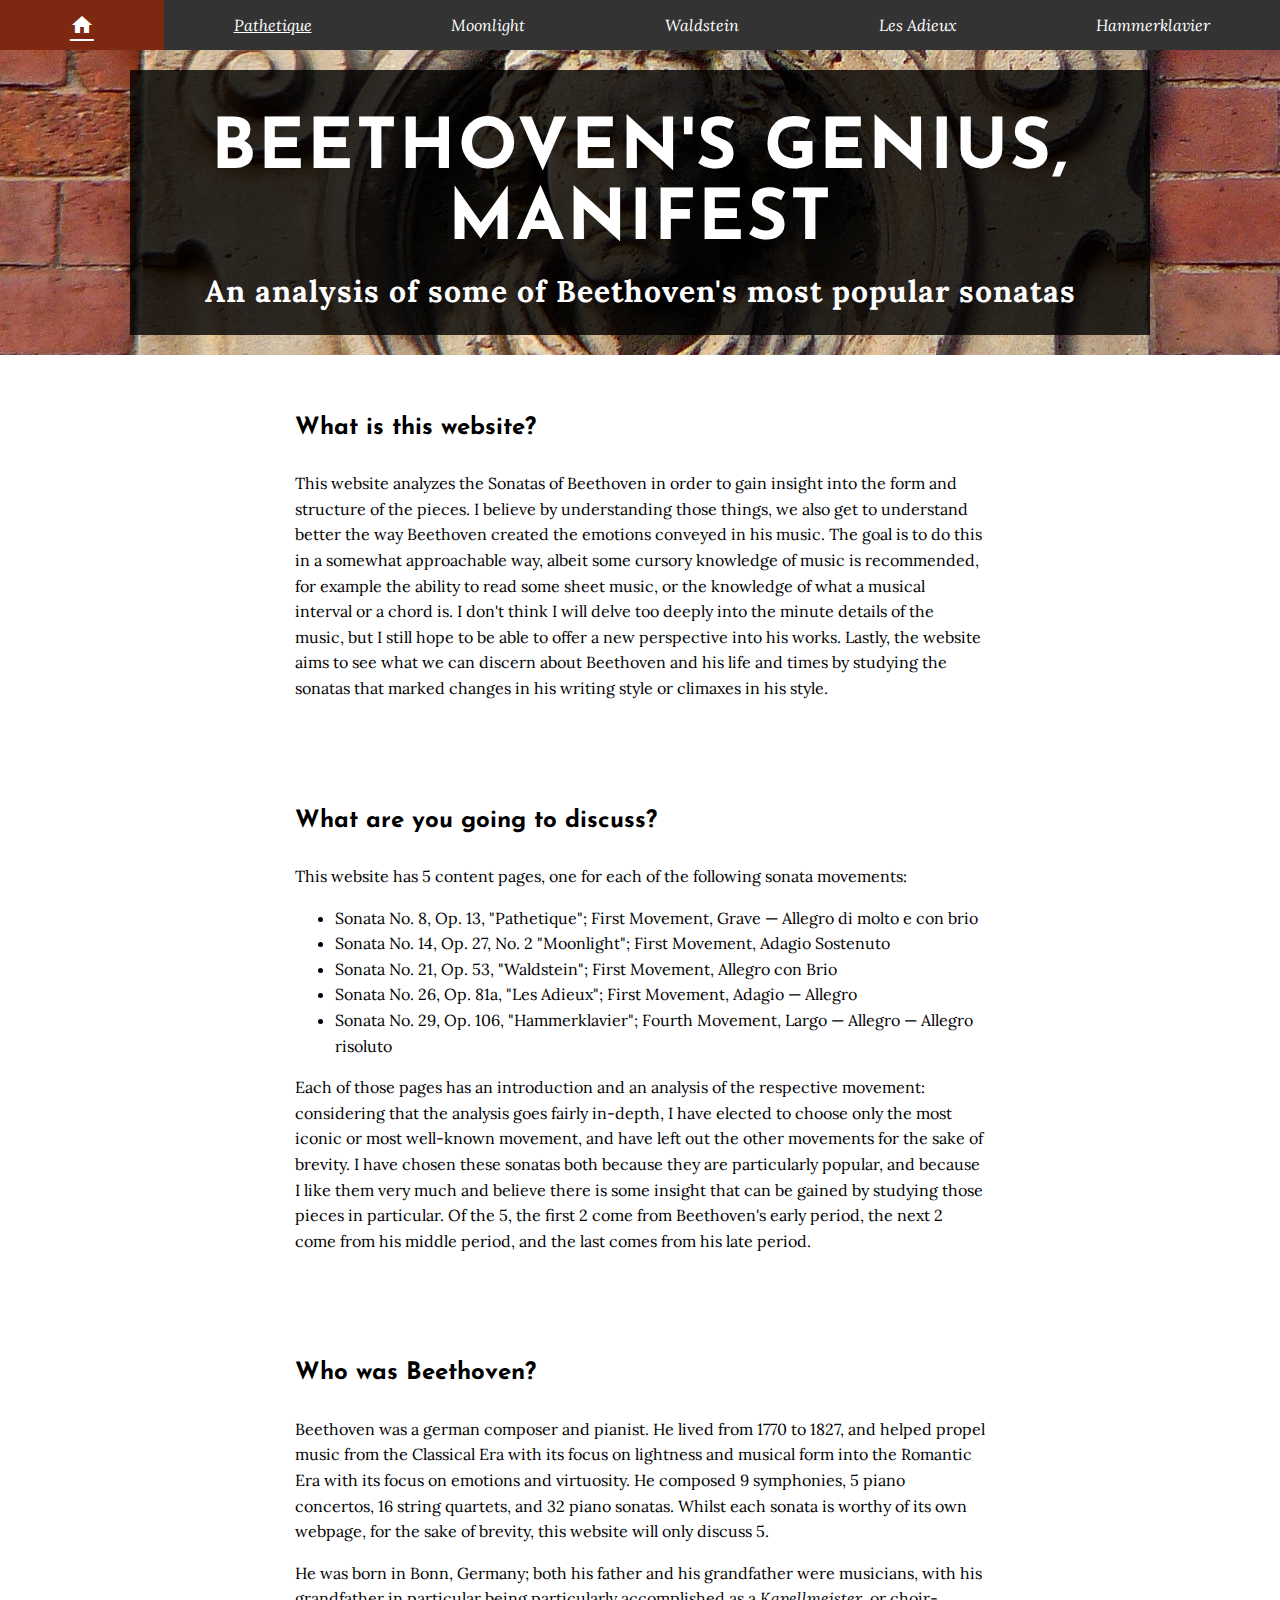
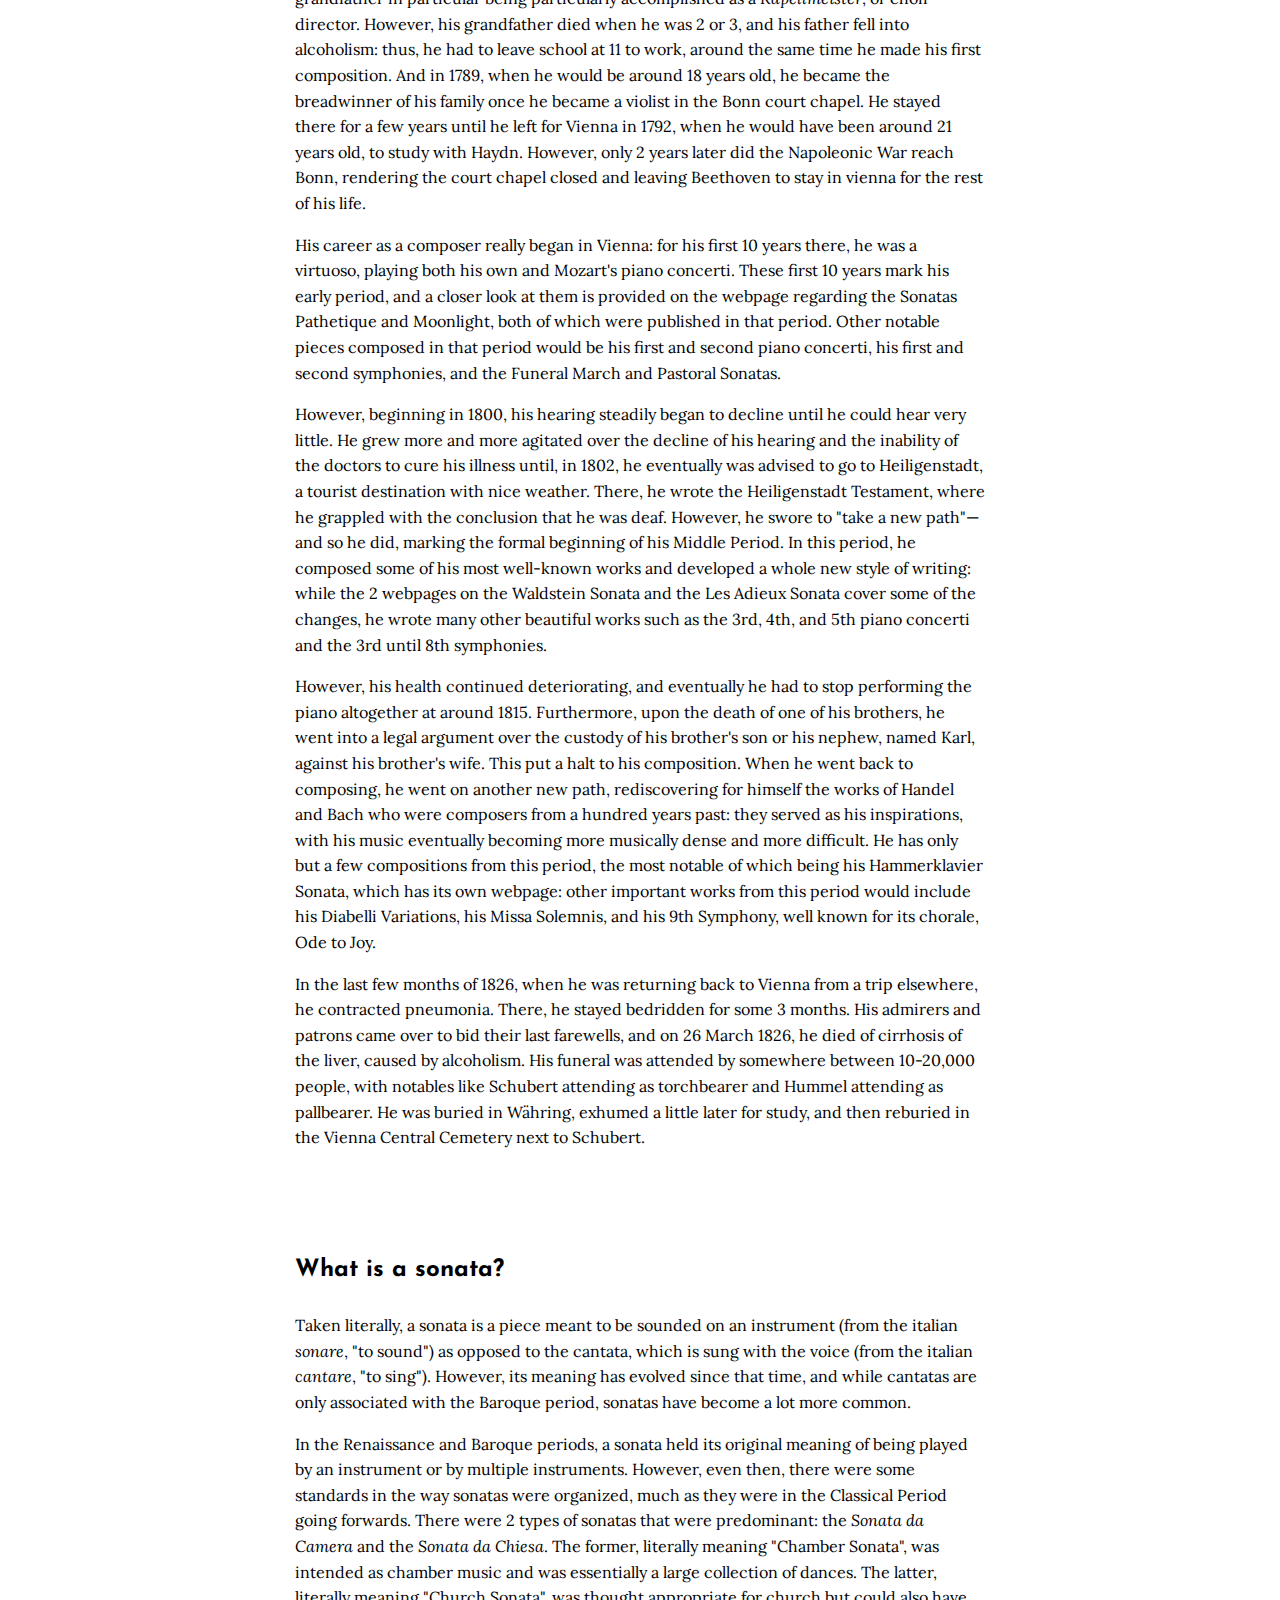
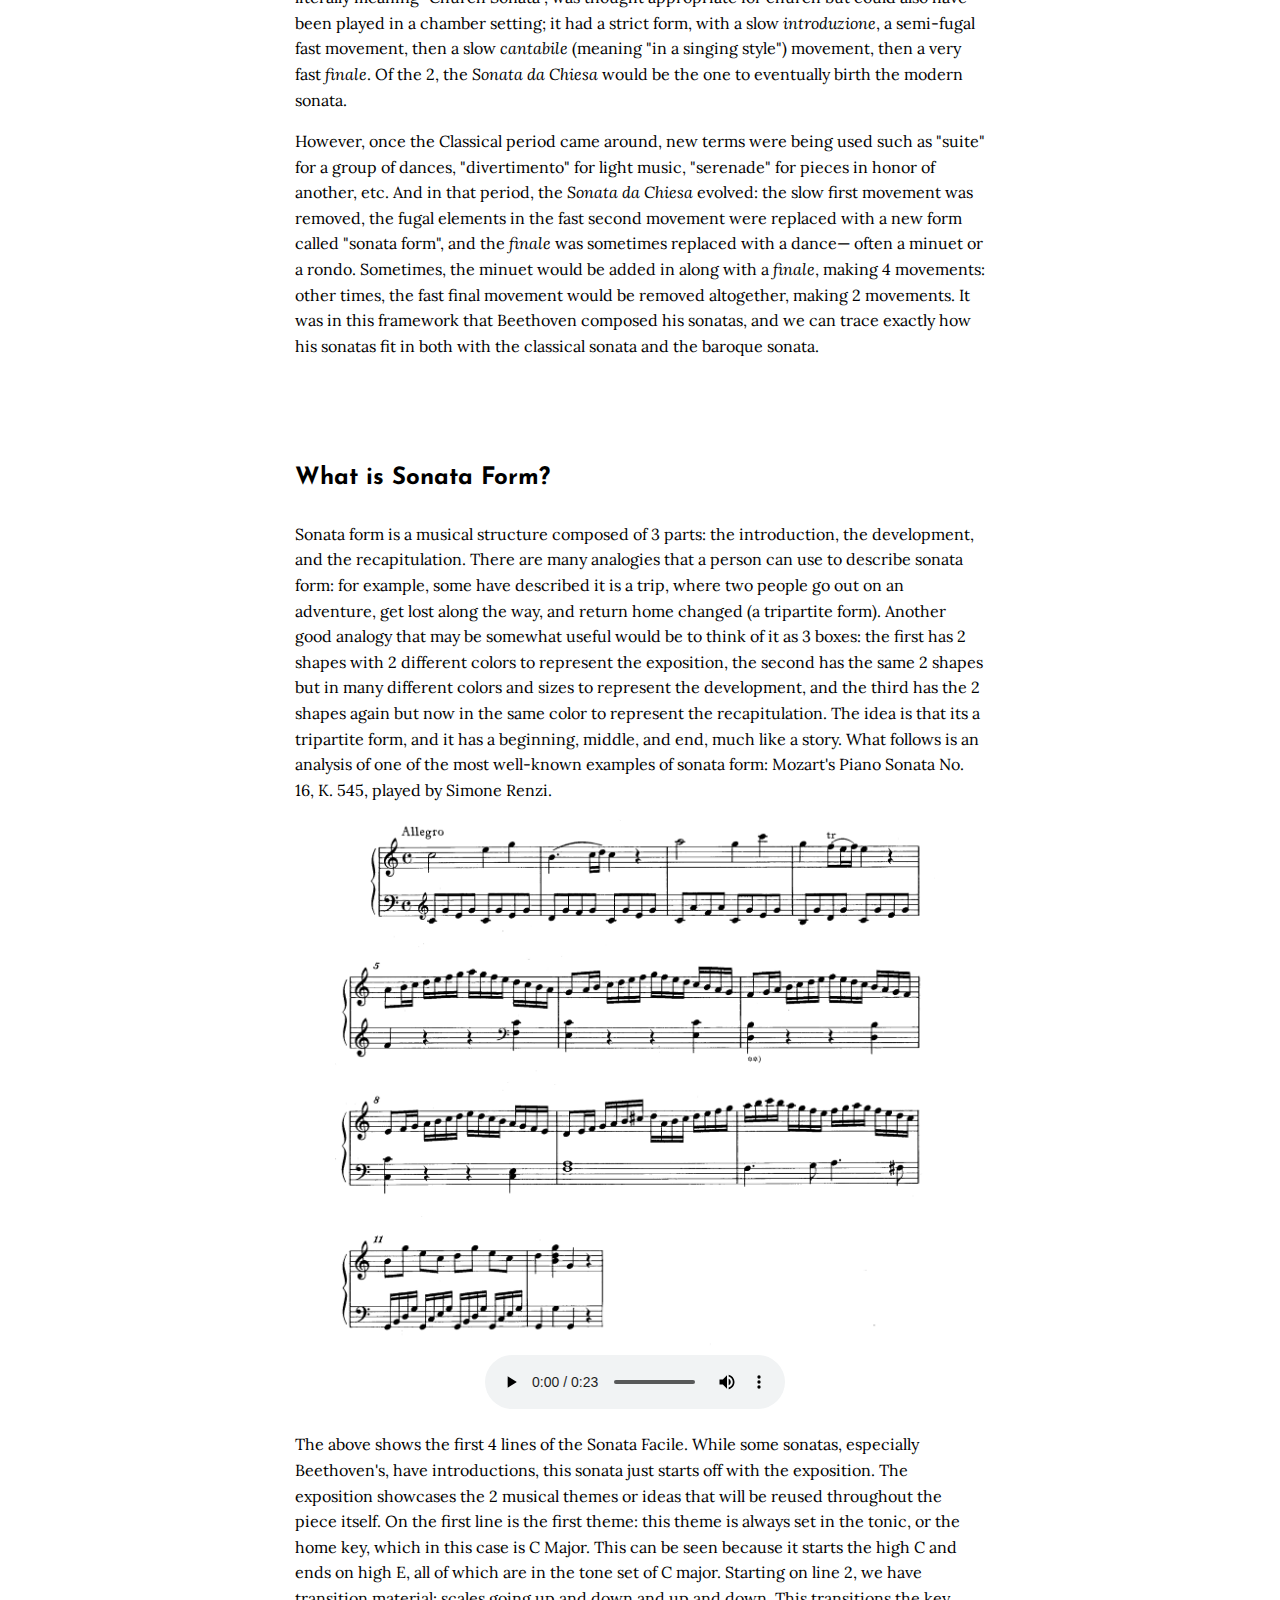
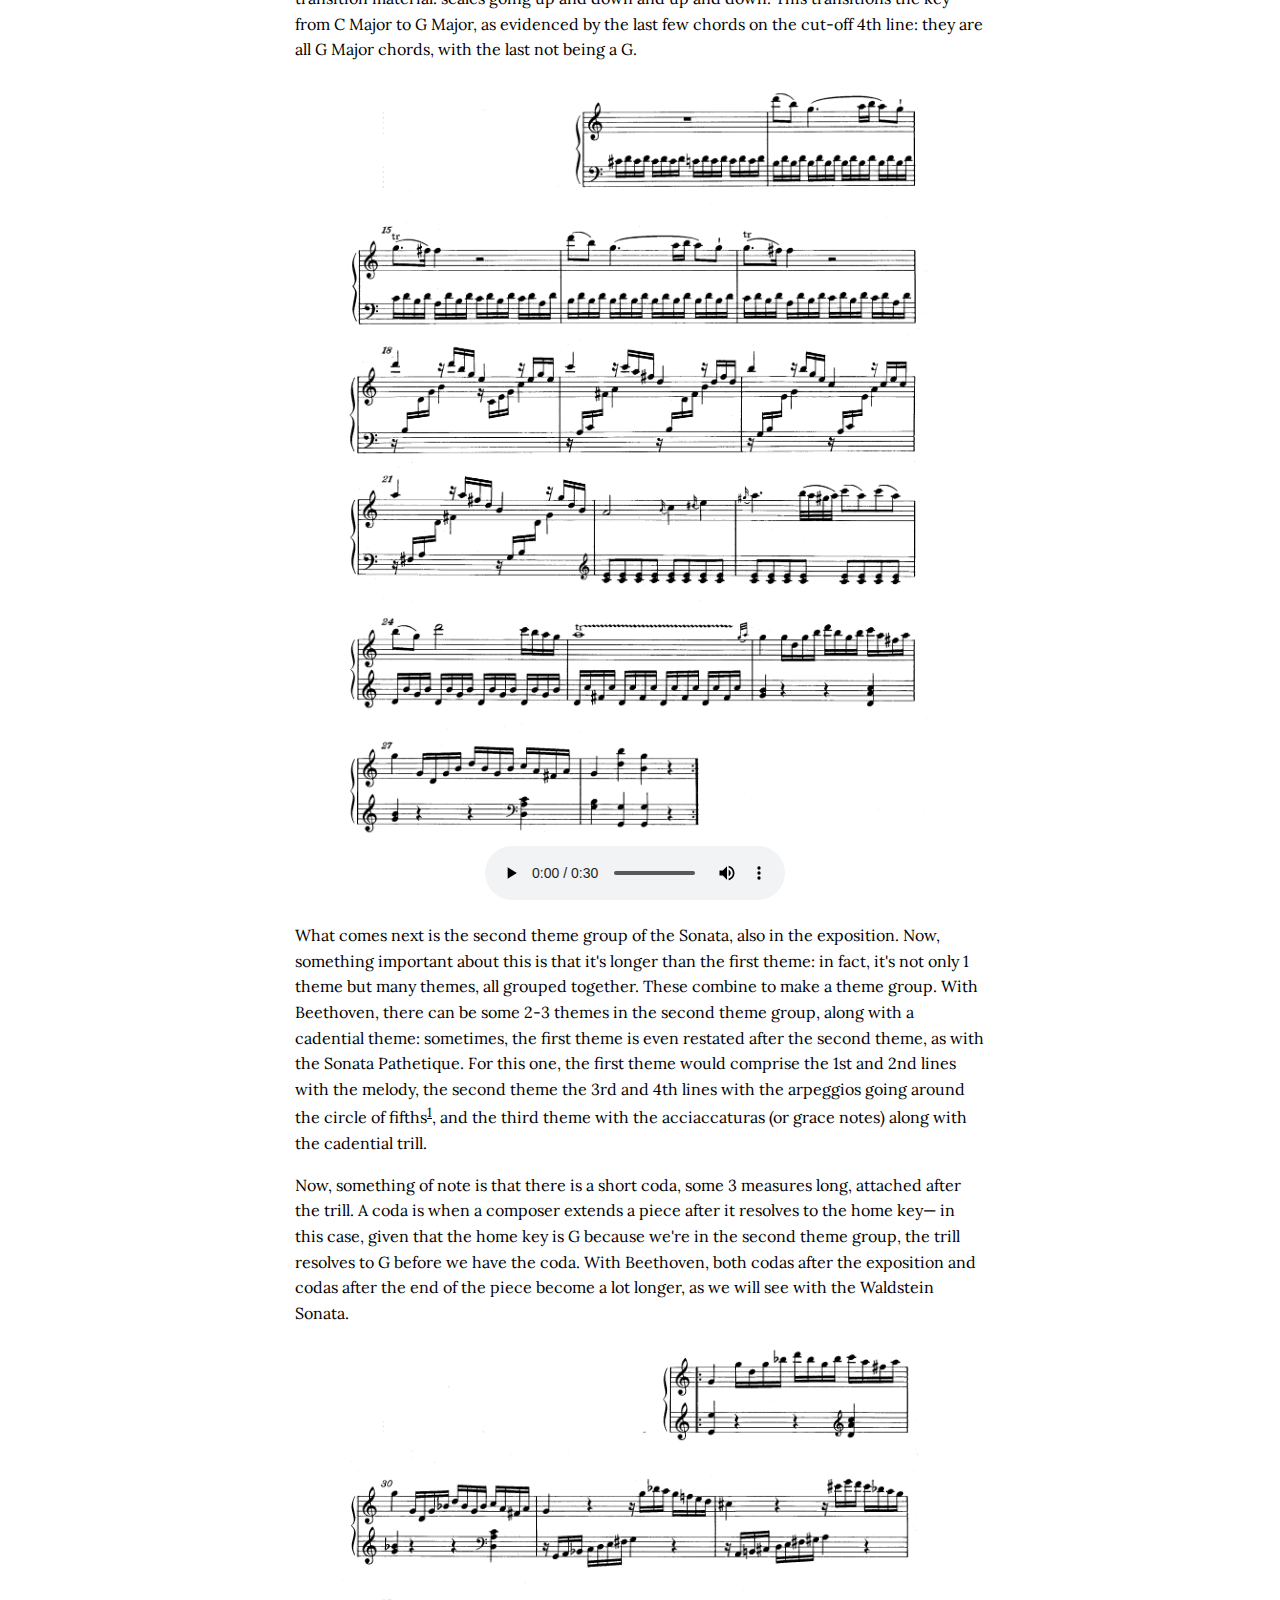
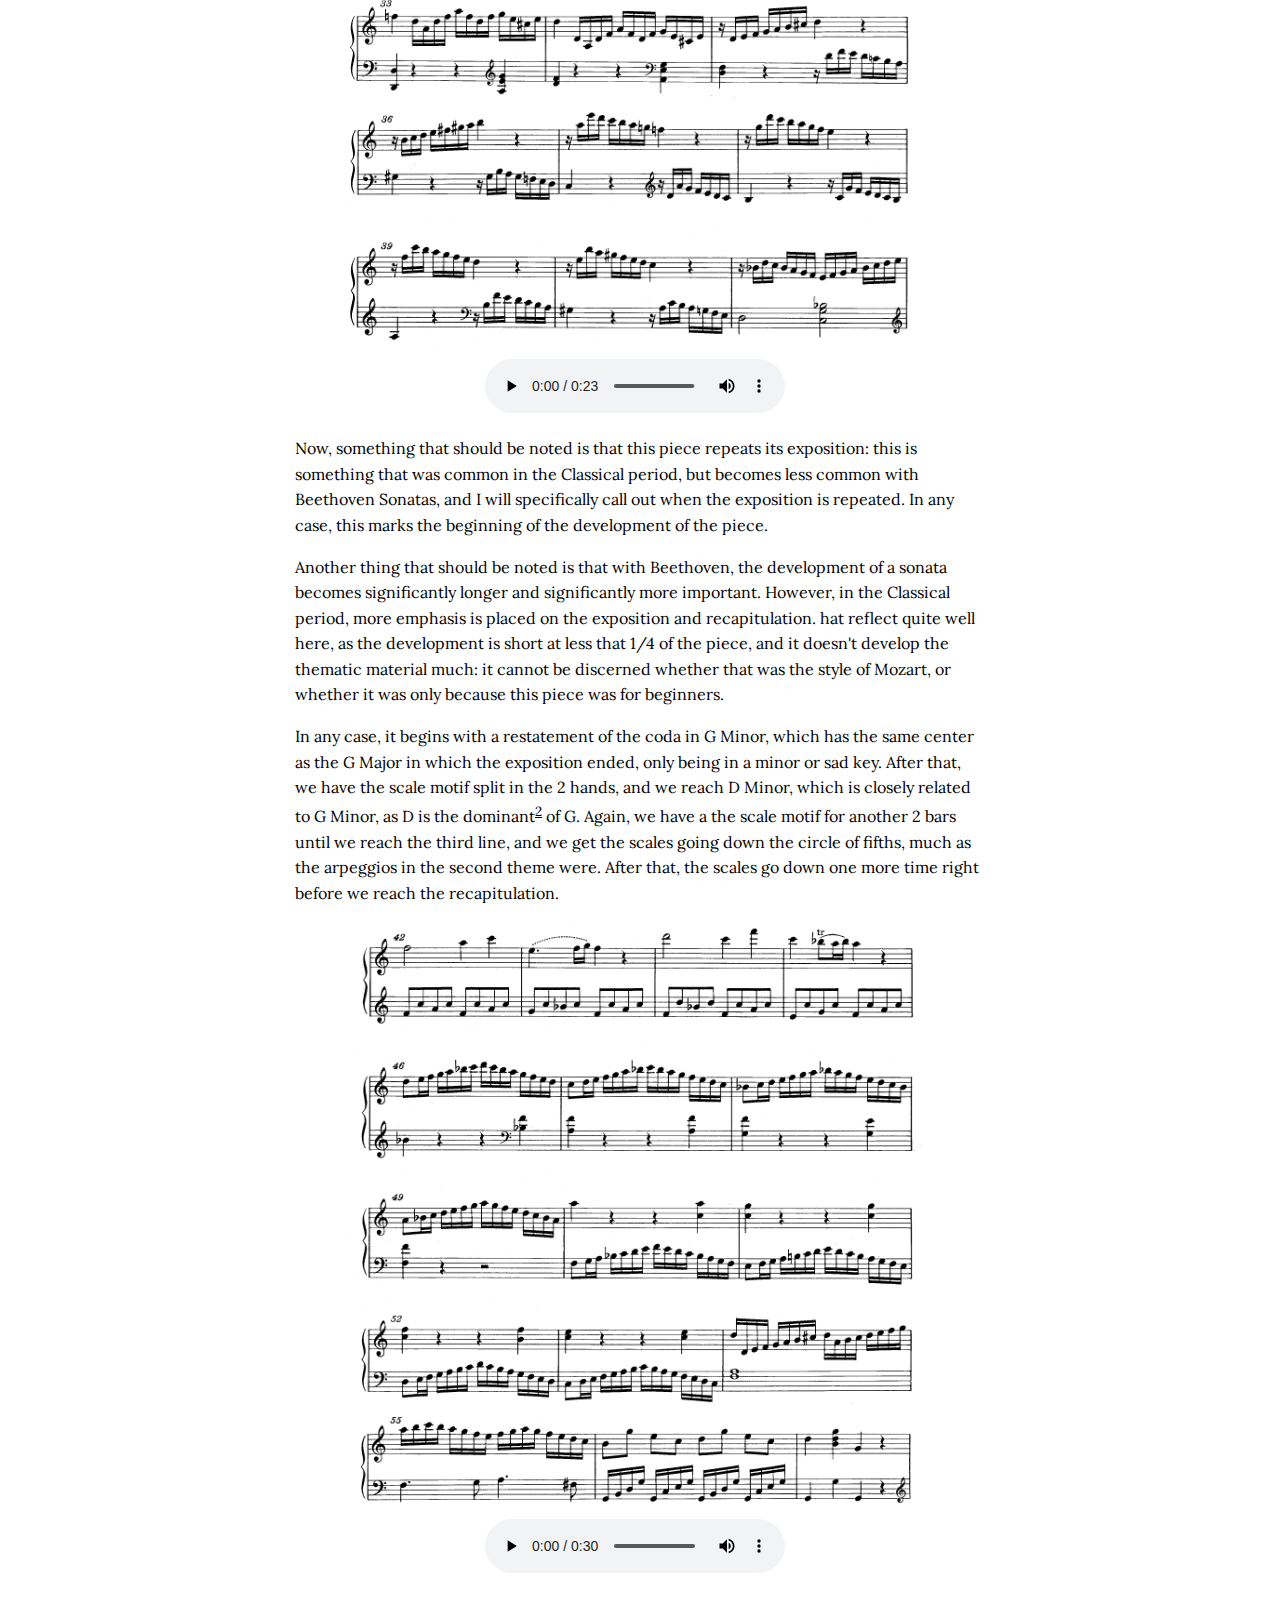
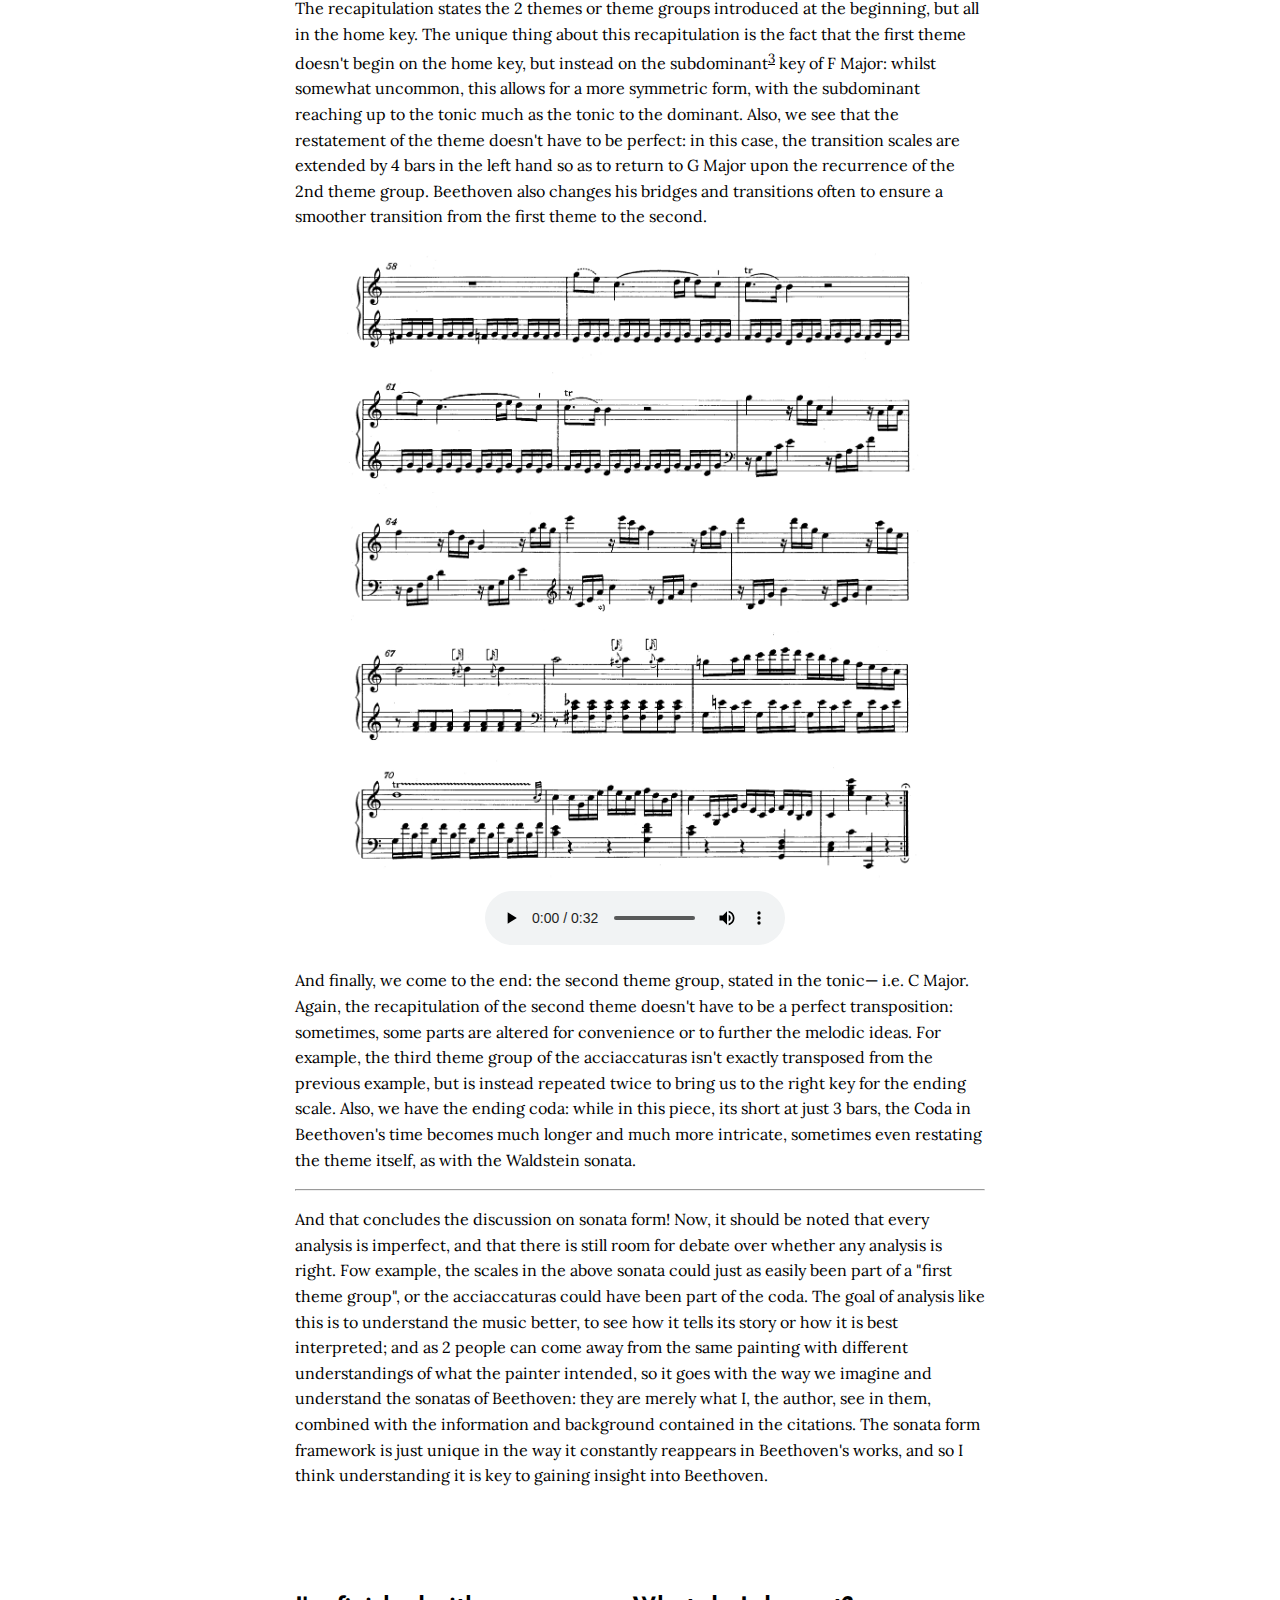
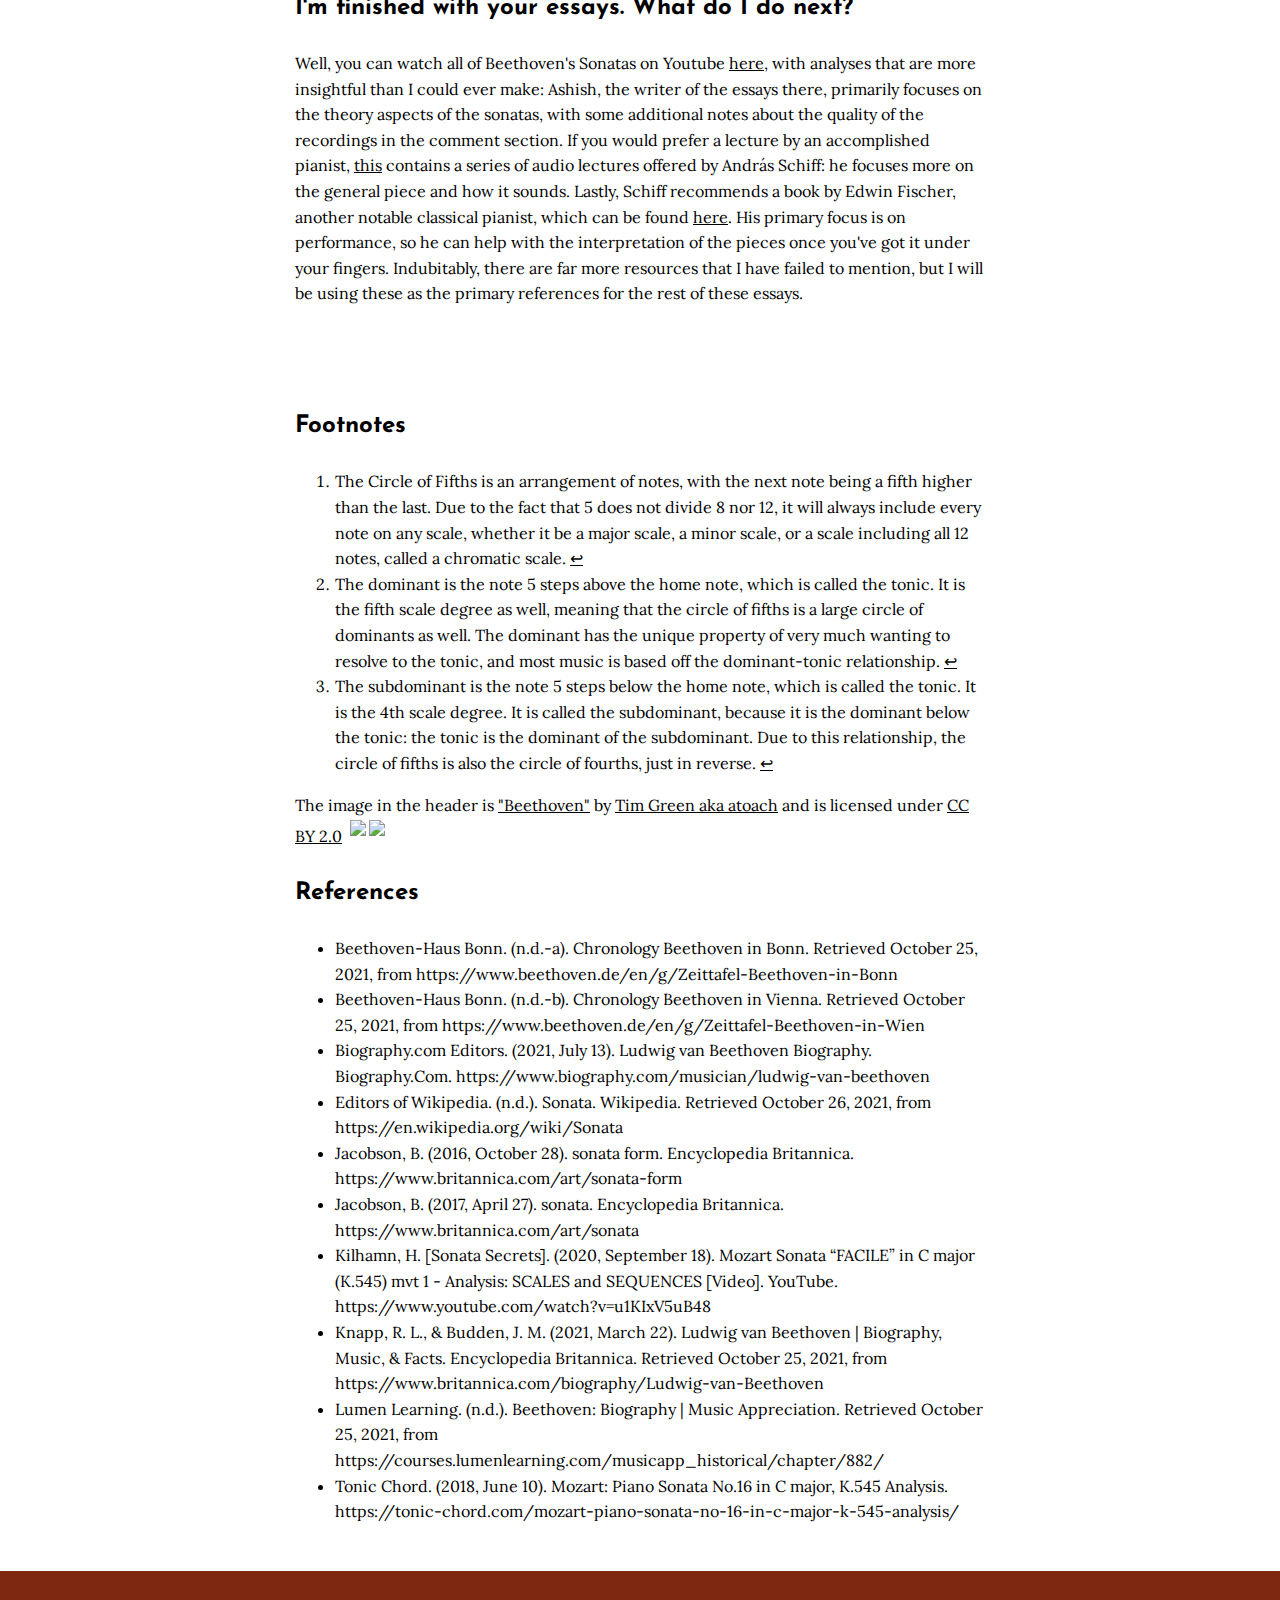
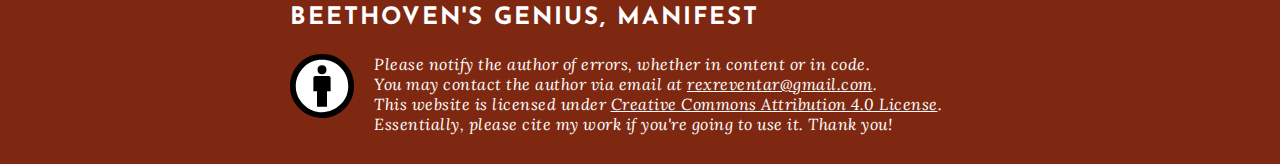
==== commit 5df95c33: "Finished design of landing page" ====
--- a/htdocs/index.html
+++ b/htdocs/index.html
@@ -19,10 +19,6 @@
         <link rel="icon" type="image/png" href="myicon.png" />
 
         <link
-            rel="stylesheet"
-            href="https://fonts.googleapis.com/icon?family=Material+Icons"
-        />
-        <link
             href="https://fonts.googleapis.com/css2?family=Lora:ital,wght@0,400;0,700;1,400;1,700&display=swap"
             rel="stylesheet"
         />
@@ -31,12 +27,17 @@
             rel="stylesheet"
         />
         <link rel="stylesheet" href="../css/index.css" />
+
+        <link
+            rel="stylesheet"
+            href="https://fonts.googleapis.com/icon?family=Material+Icons"
+        />
     </head>
     <body>
         <nav>
             <ul>
-                <li class="material-icons">home</li>
-                <li>Pathetique</li>
+                <li class="material-icons" style="display:flex;justify-content:center;align-items:center;"><a href="./index.html">home</a></li>
+                <li><a href="./pathetique.html">Pathetique</a></li>
                 <li>Moonlight</li>
                 <li>Waldstein</li>
                 <li>Les Adieux</li>
@@ -414,7 +415,7 @@
                         alt="The last 5 lines of Mozart's Sonata Facile"
                         title="The recapitulation of the second theme of the Sonata Facile"
                     />
-                    <audio controls src="../audio/05-Recap, Theme 2.mp3">
+                    <audio controls src="../audio/06-Recap, Theme 2.mp3">
                         Your browser does not support the
                         <code>audio</code> element.
                     </audio>
@@ -626,7 +627,7 @@
             </section>
         </main>
         <footer>
-            <div>
+            <div id="footer_center">
                 <h3>Beethoven's Genius, Manifest</h3>
                 <img src="../images/cc-by.svg" alt="cc-by" />
                 <address>
--- a/css/index.css
+++ b/css/index.css
@@ -0,0 +1,217 @@
+:root {
+    --nav-bg-col: #333333;
+    --nav-text-col: #ffffff;
+    --nav-selected-bg-col: #7e2811;
+    --nav-selected-text-col: #ffffff;
+
+    --header-bg-col: #000000cc;
+    --header-text-col: #ffffff;
+
+    --main-bg-col: #ffffff; /*fffdd1ee*/
+    --main-tex-col: #000000;
+
+    --footer-bg-col: #7e2811;
+}
+
+body {
+    display: flex;
+    flex-direction: column;
+    align-items: center;
+    justify-content: center;
+
+    padding: 0;
+    margin: 0;
+}
+
+nav {
+    box-sizing: border-box;
+
+    position: fixed;
+    top: 0;
+    text-align: center;
+    background-color: var(--nav-bg-col);
+    color: var(--nav-text-col);
+
+    width: 100%;
+    padding: 0px;
+    margin: 0px;
+    height: 50px;
+
+    z-index: 10;
+}
+
+nav > ul {
+    text-decoration: none;
+    list-style: none;
+
+    padding: 0px;
+    margin: 0px;
+    width: 100%;
+    height: 100%;
+
+    display: flex;
+    flex-direction: row;
+}
+
+nav > ul > li {
+    /* Alignment in navbar */
+    flex: auto;
+    
+    /* Alignment of text inside */
+    display: flex;
+    justify-content: center;
+    align-items: center;  
+
+    font-family: 'Lora', serif;
+    font-style: italic;
+    /*text-transform: uppercase;*/
+    /*letter-spacing: 2px;*/
+    /*line-height: -5px;*/
+
+    animation-name: nav-deselect;
+    animation-duration: 500ms;
+}
+
+nav > ul > li:hover {
+    background-color: var(--nav-selected-bg-col);
+    animation-name: nav-select;
+    animation-duration: 500ms;
+}
+
+@keyframes nav-select {
+    from {
+        background-color: var(--nav-bg-col);
+    }
+    to {
+        background-color: var(--nav-selected-bg-col);
+    }
+}
+
+@keyframes nav-deselect {
+    from {
+        background-color: var(--nav-selected-bg-col);
+    }
+    to {
+        background-color: var(--nav-bg-col);
+    }
+}
+
+a {
+    color: inherit;
+    text-decoration: underline;
+}
+
+header {
+    box-sizing: border-box;
+
+    width: 100%;
+    min-height: 300px;
+
+    background-image: url(../images/beethoven-statue-2.jpg);
+    background-position: center;  /* Center the image */
+    background-repeat: no-repeat; /* Do not repeat the image */
+    background-size: cover;       /* Resize the background image to cover the entire container */
+    background-attachment: scroll;
+
+    margin-top: 50px;
+
+    display: flex;
+    flex-direction: column;
+    align-items: center;
+    justify-content: center;
+}
+
+#header_center {
+    text-align: center;
+
+    background-color: var(--header-bg-col);
+    color: var(--header-text-col);
+
+    width: 75%;
+    /*height: 75%;*/
+    padding: 30px;
+    margin: 20px;
+}
+
+h1 {
+    font-family: "Josefin Sans", sans-serif;
+    font-size: 70px;
+    text-transform: uppercase;
+    letter-spacing: 2px;
+
+    margin-top: 15px;
+    margin-bottom: -10px;
+}
+
+h2 {
+    font-family: 'Lora', serif;
+    font-size: 30px;
+    letter-spacing: 1px;
+
+    margin-bottom: -5px;
+}
+
+h3 {
+    font-family: "Josefin Sans", sans-serif;
+    font-size: 24px; 
+}
+
+section {
+    box-sizing: border-box;
+
+    max-width: 750px;
+    background-color: var(--main-bg-col);
+    font-family: 'Lora', serif;
+    line-height: 1.6;
+
+    border-radius: 10px;
+    padding: 30px;
+    border: 10px;
+}
+
+figure {
+    max-width: 600px;
+    text-align: center;
+}
+
+figure img {
+    max-width: 600px
+}
+
+footer {
+    box-sizing: border-box;
+
+    background-color: var(--footer-bg-col);
+    color: var(--header-text-col);
+    width: 100%;
+
+    margin: 0;
+    padding: 30px 15%;
+
+    display: flex;
+    flex-direction: column;
+    align-items: center;
+    justify-content: center;
+}
+
+#footer_center {
+    width: 100%;
+    max-width: 700px;
+    margin: 0;
+}
+
+#footer_center > h3 {
+    margin-top: 5px;
+    text-transform: uppercase;
+    letter-spacing: 2px;
+}
+
+#footer_center > img {
+    float: left;
+    margin-right: 20px 
+}
+
+#footer_center > address {
+    font-family: 'Lora', serif;
+    letter-spacing: 0.5px;
+}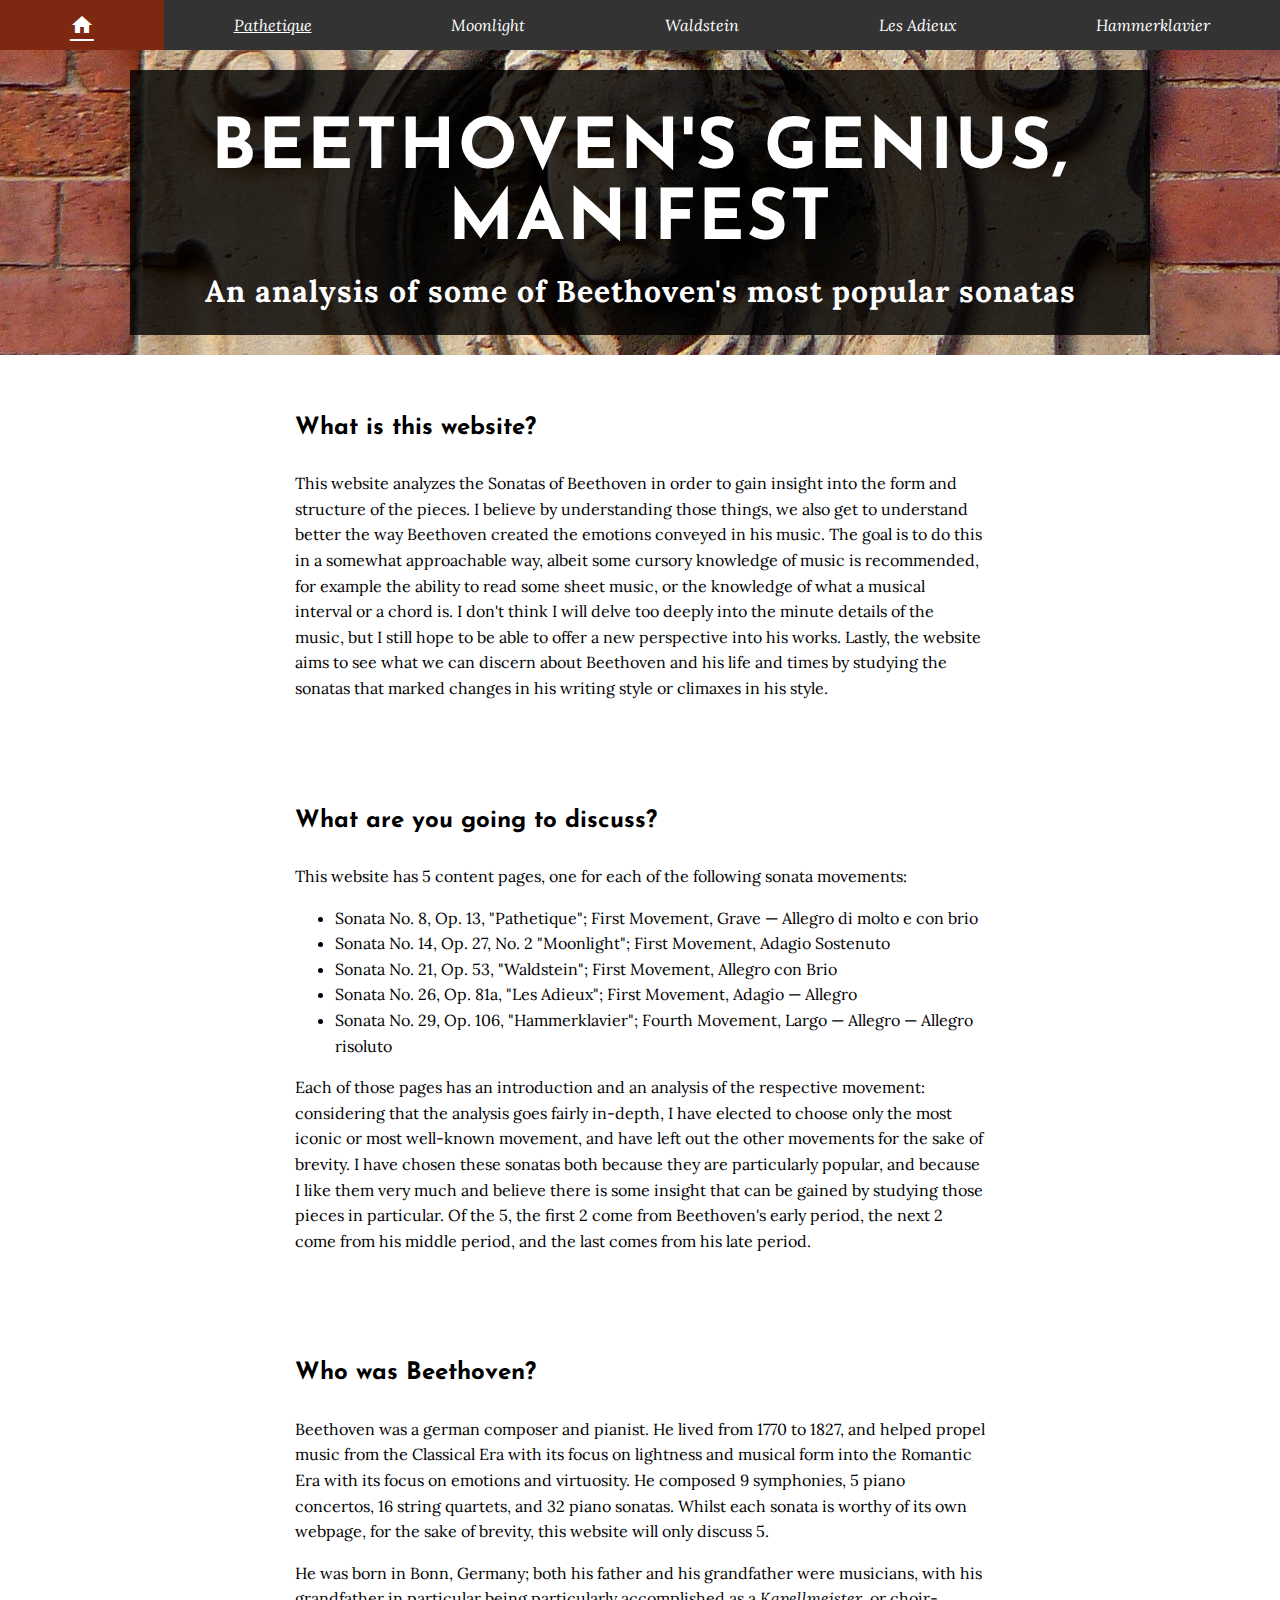
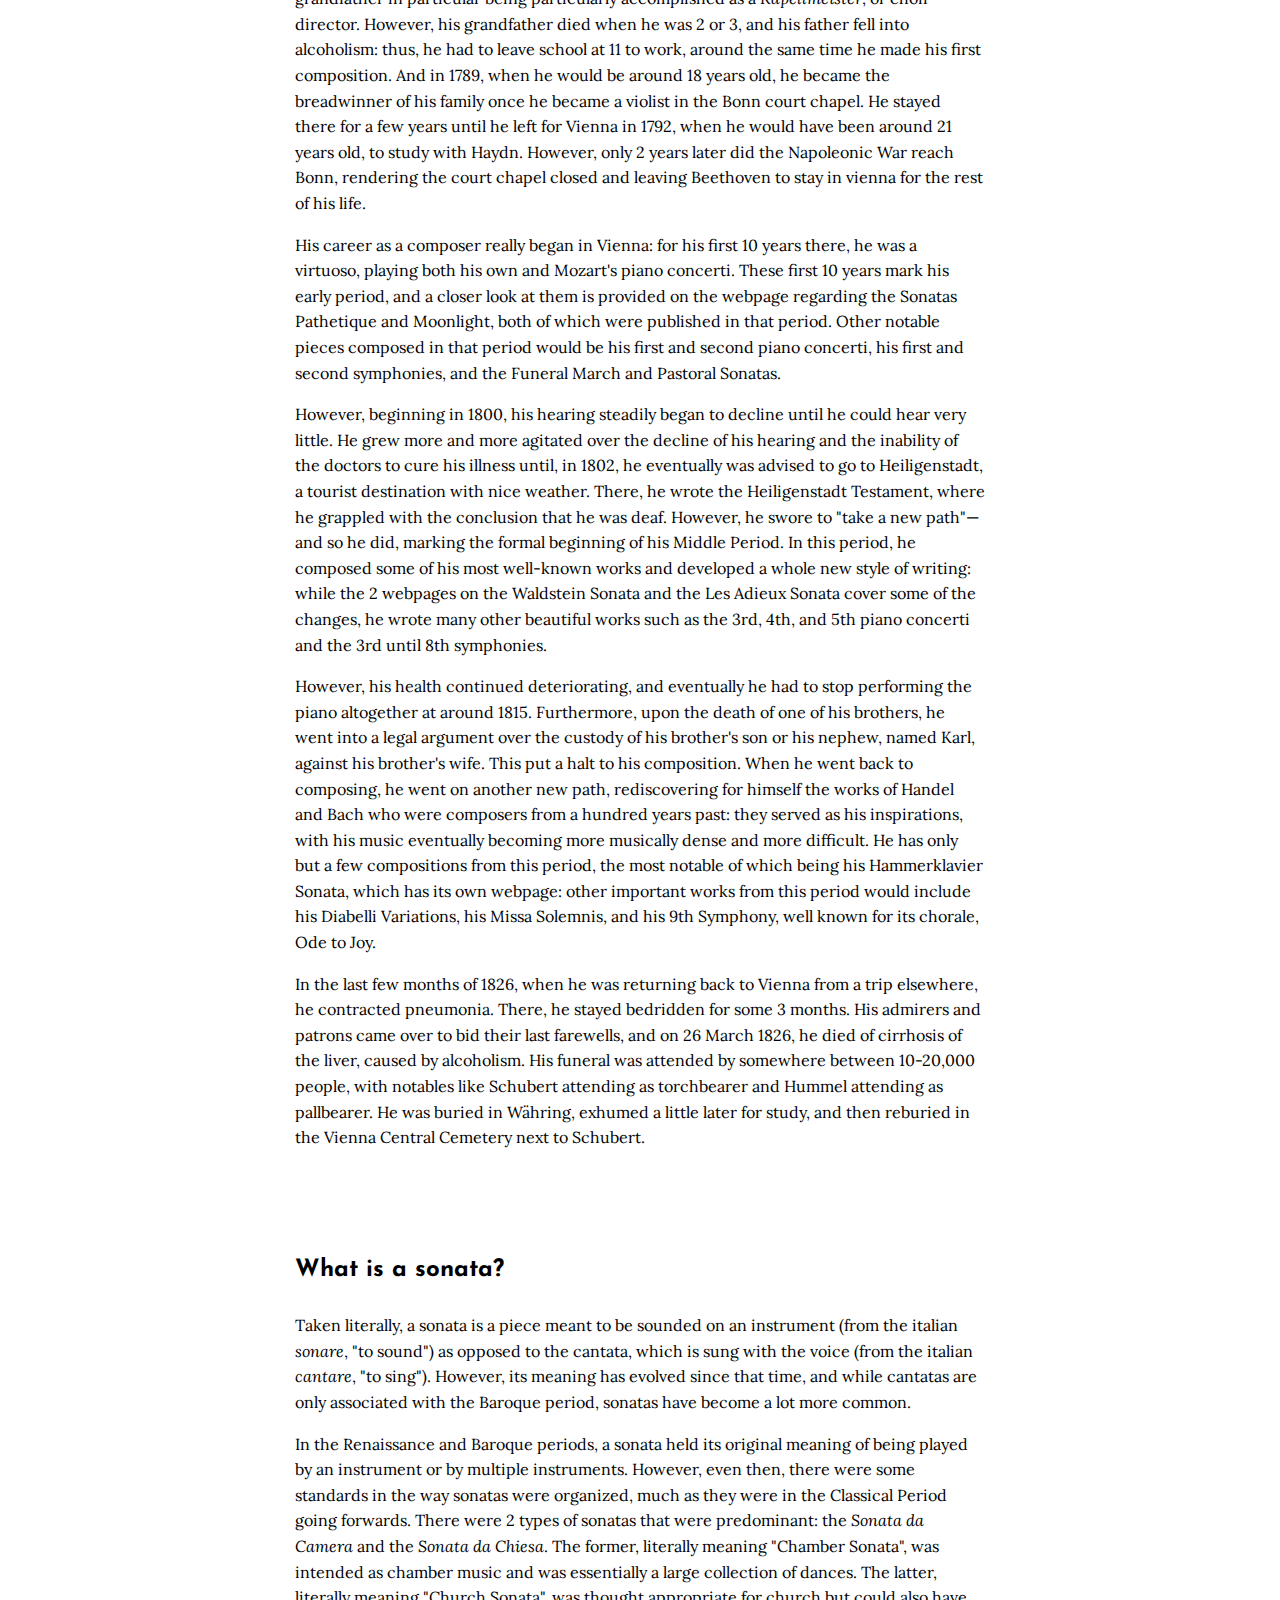
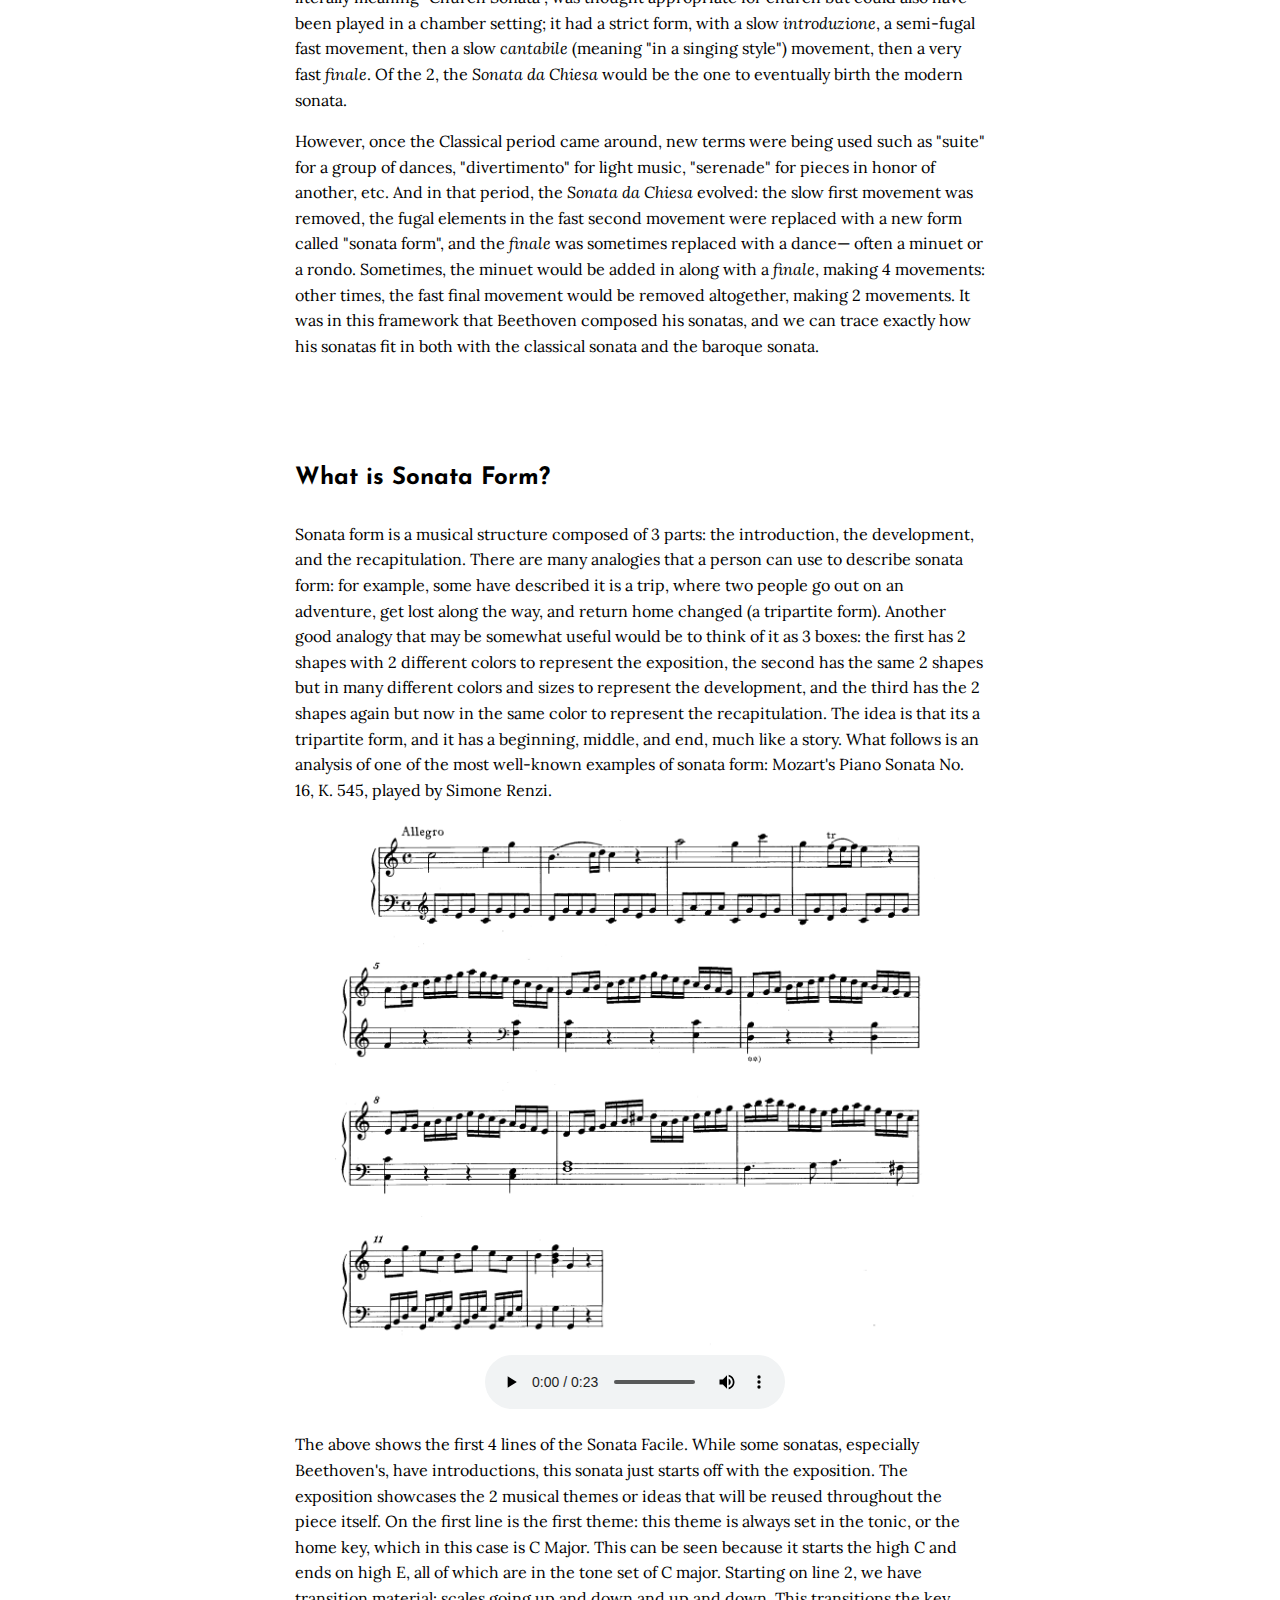
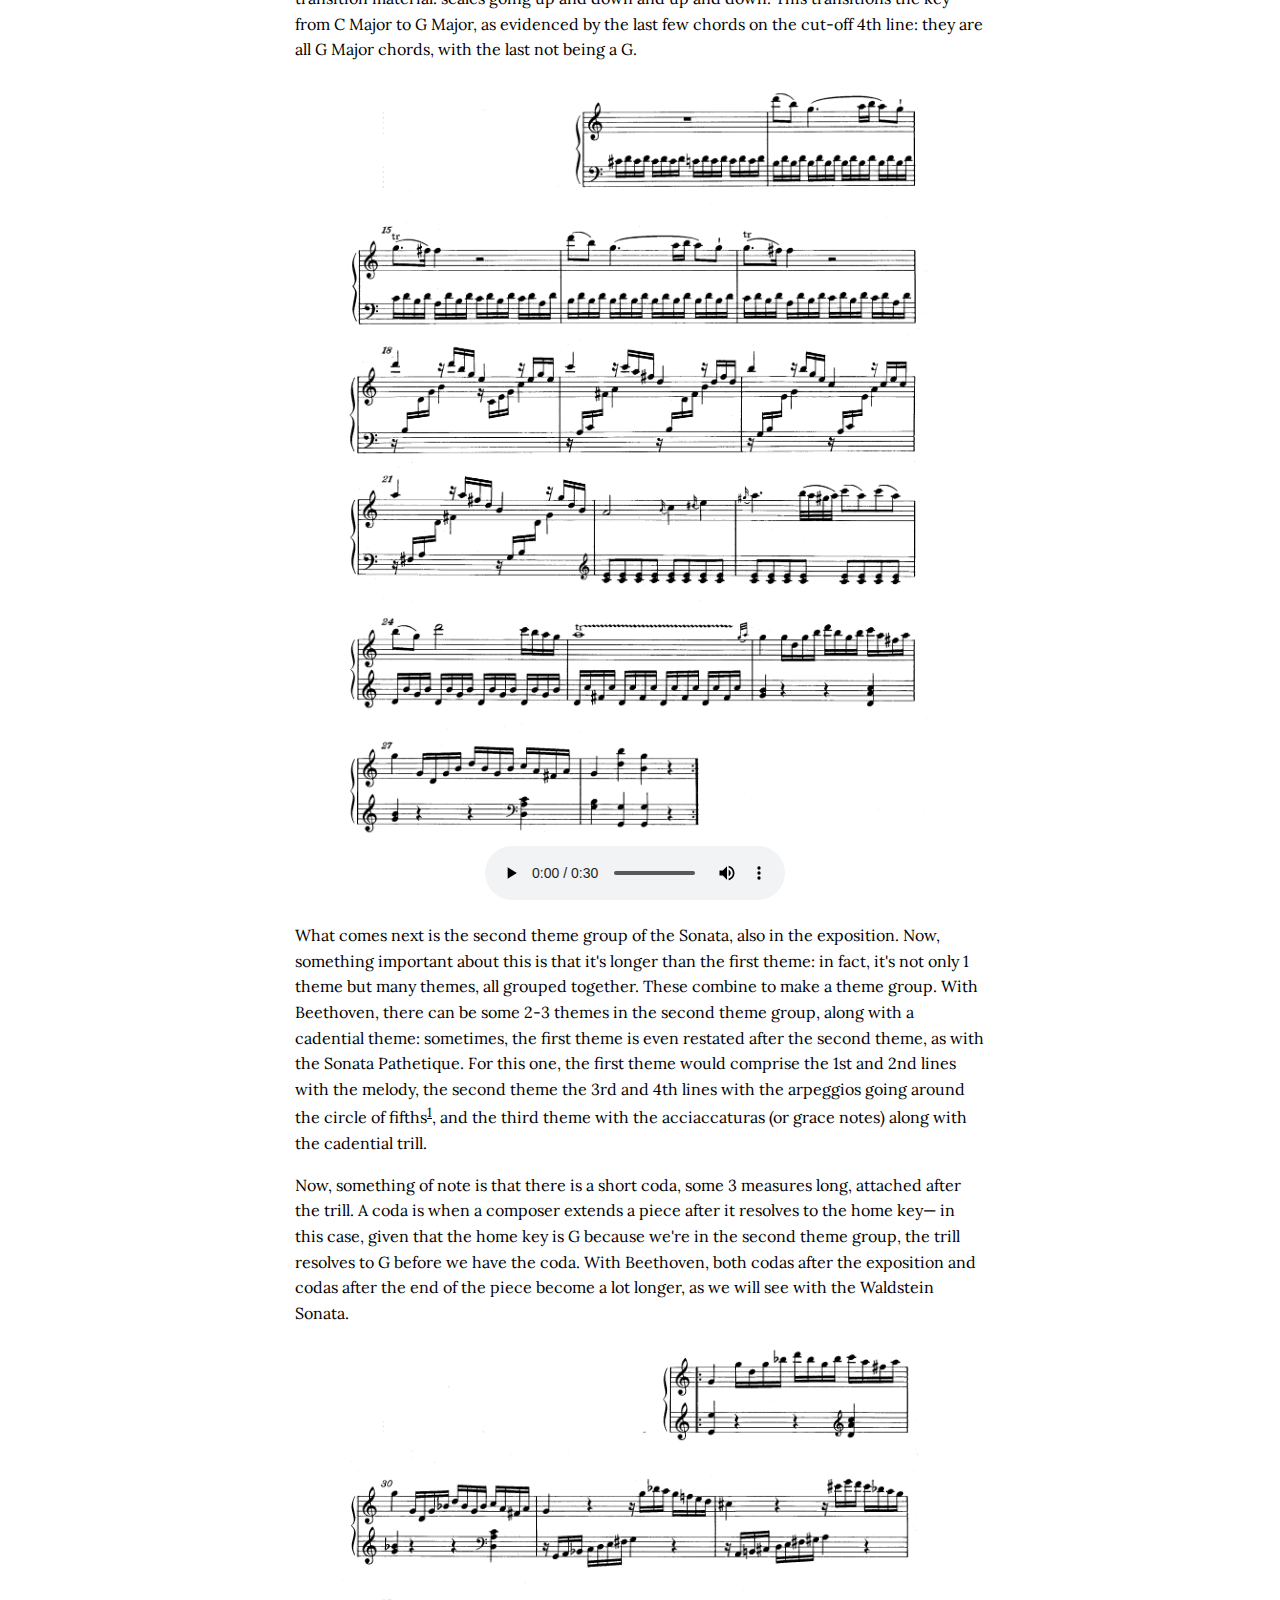
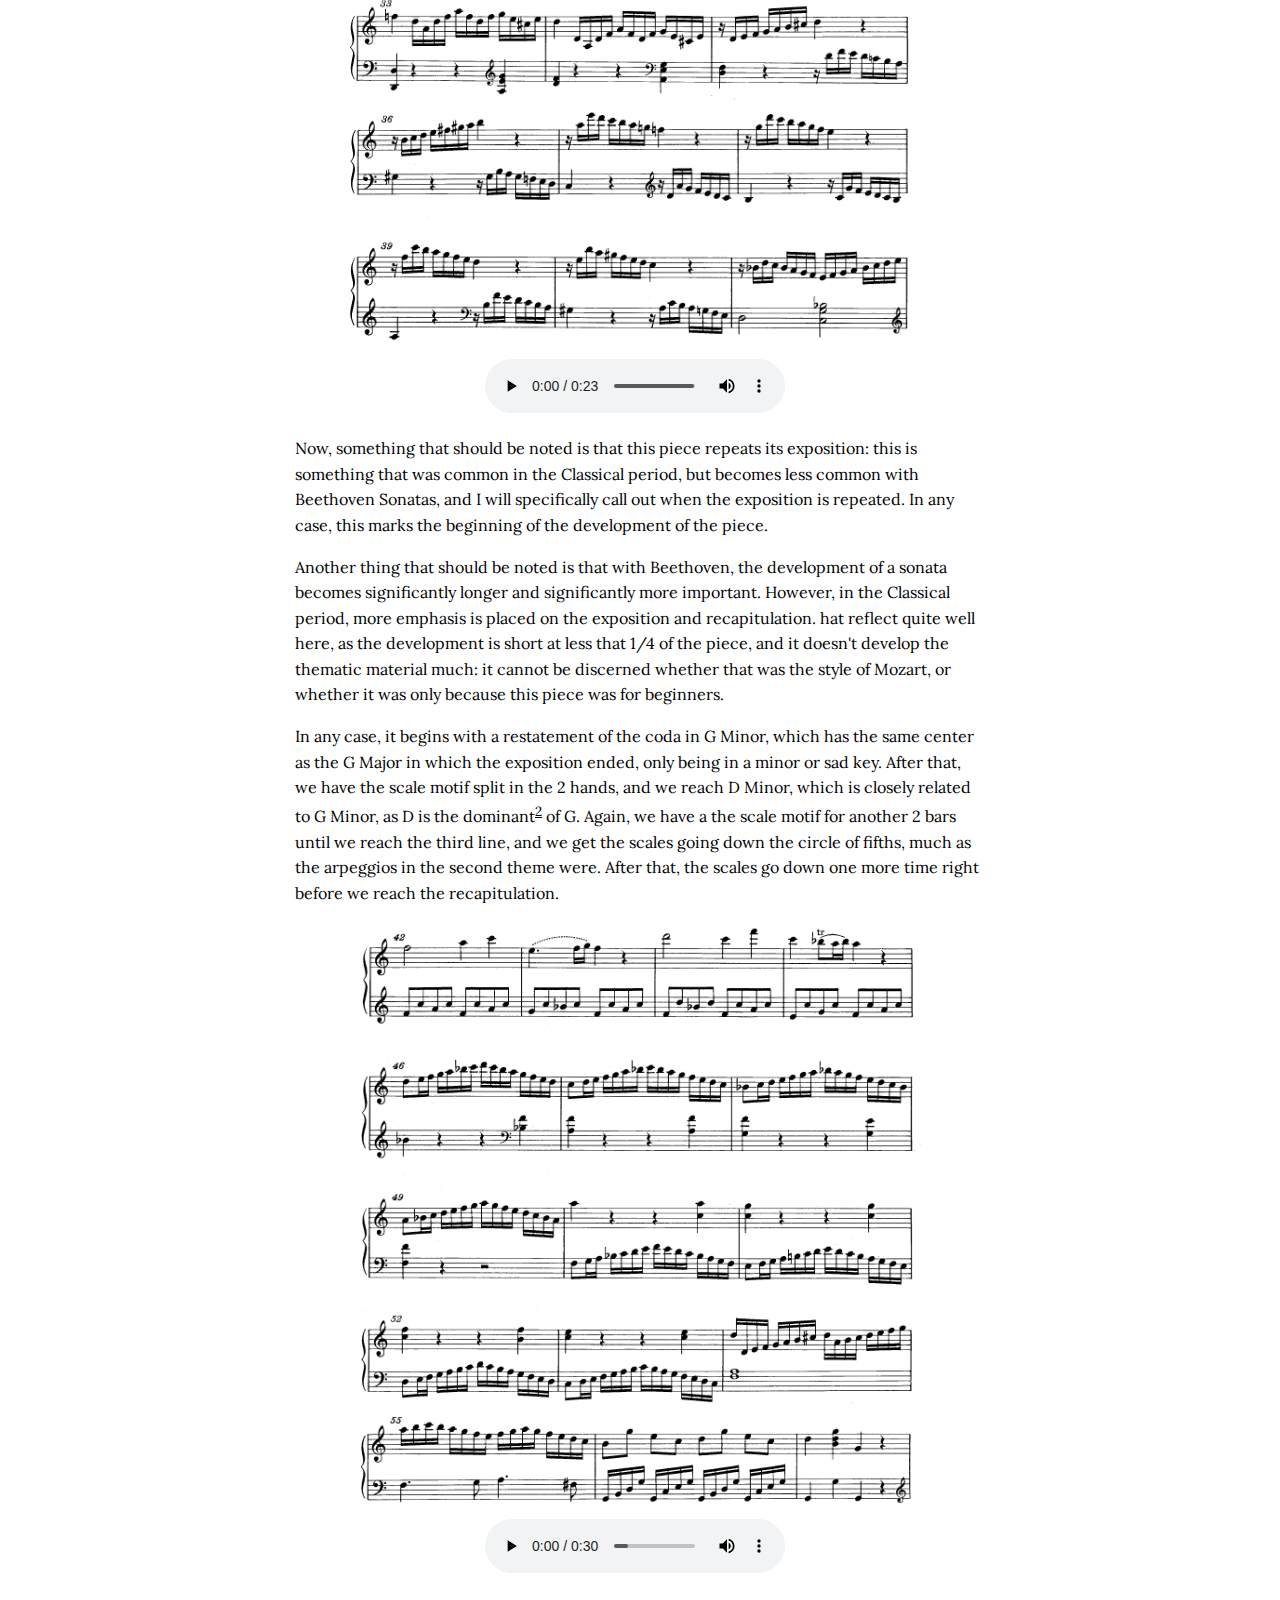
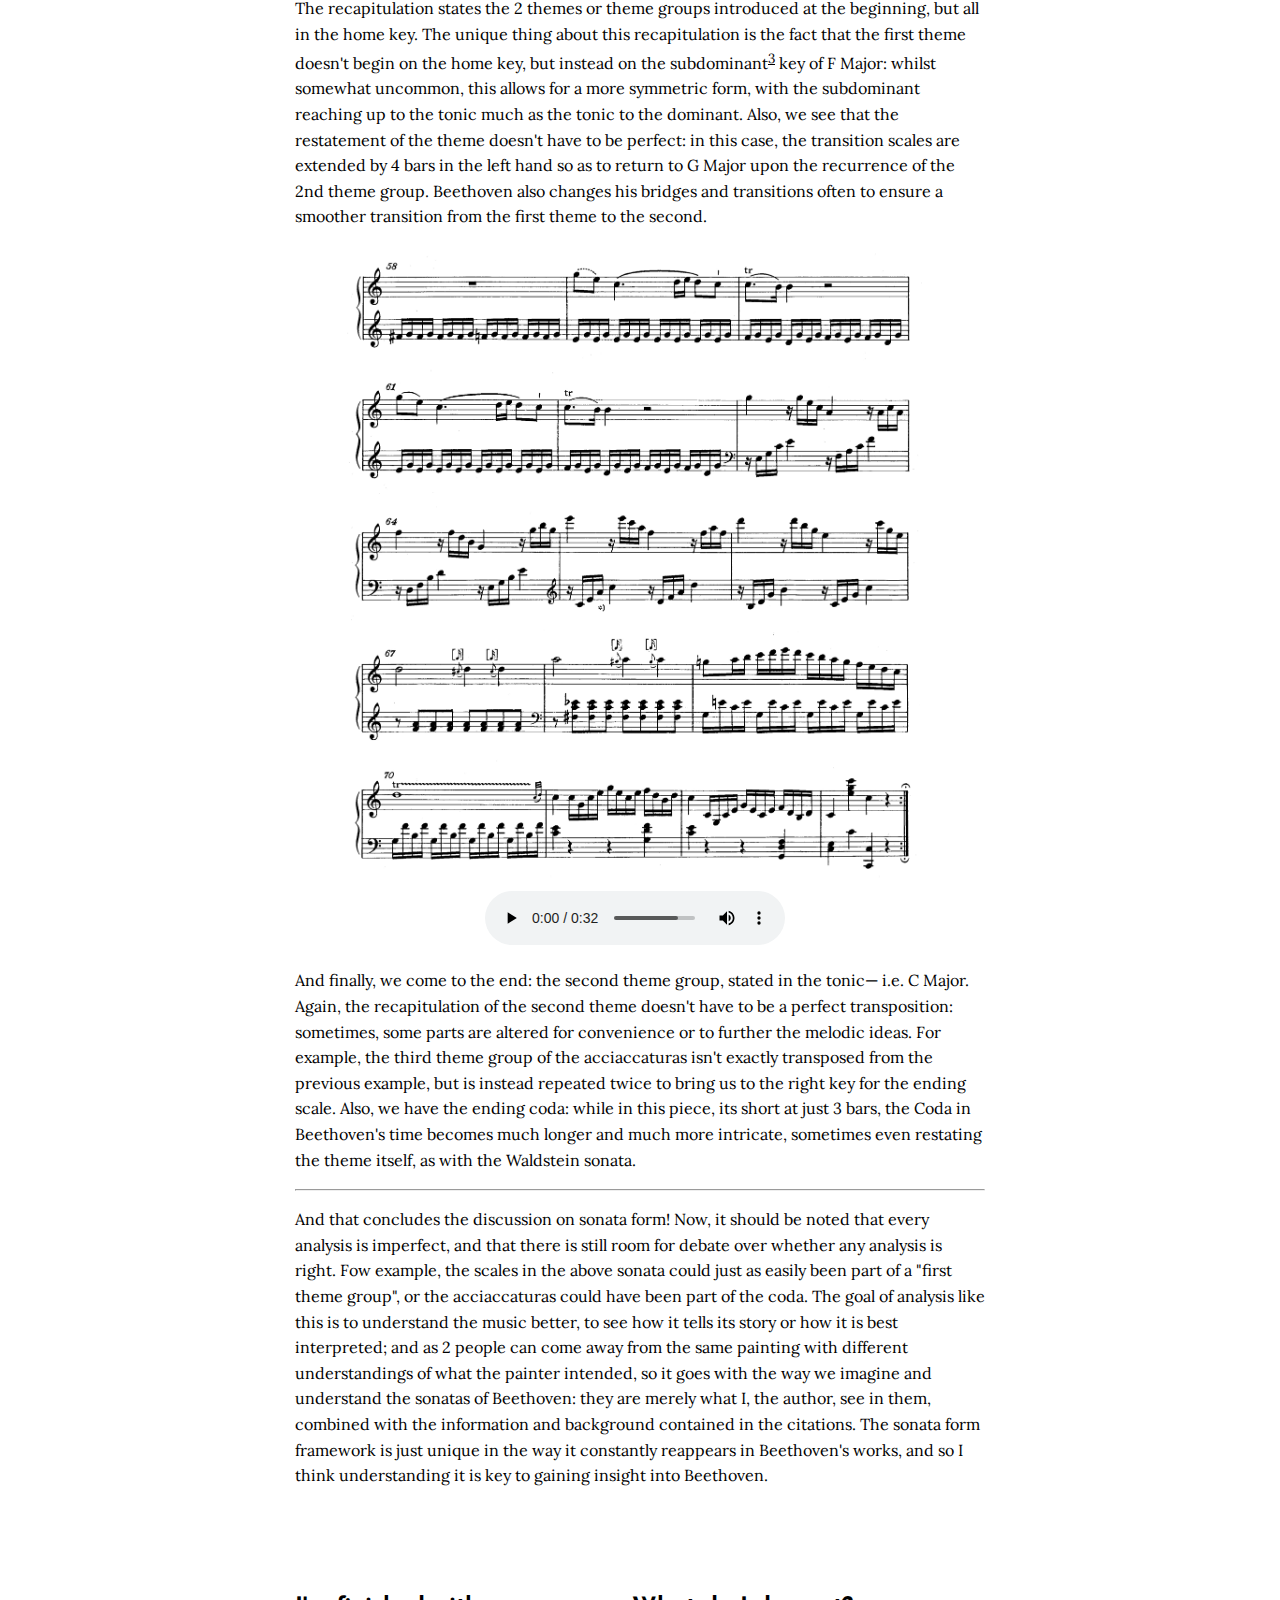
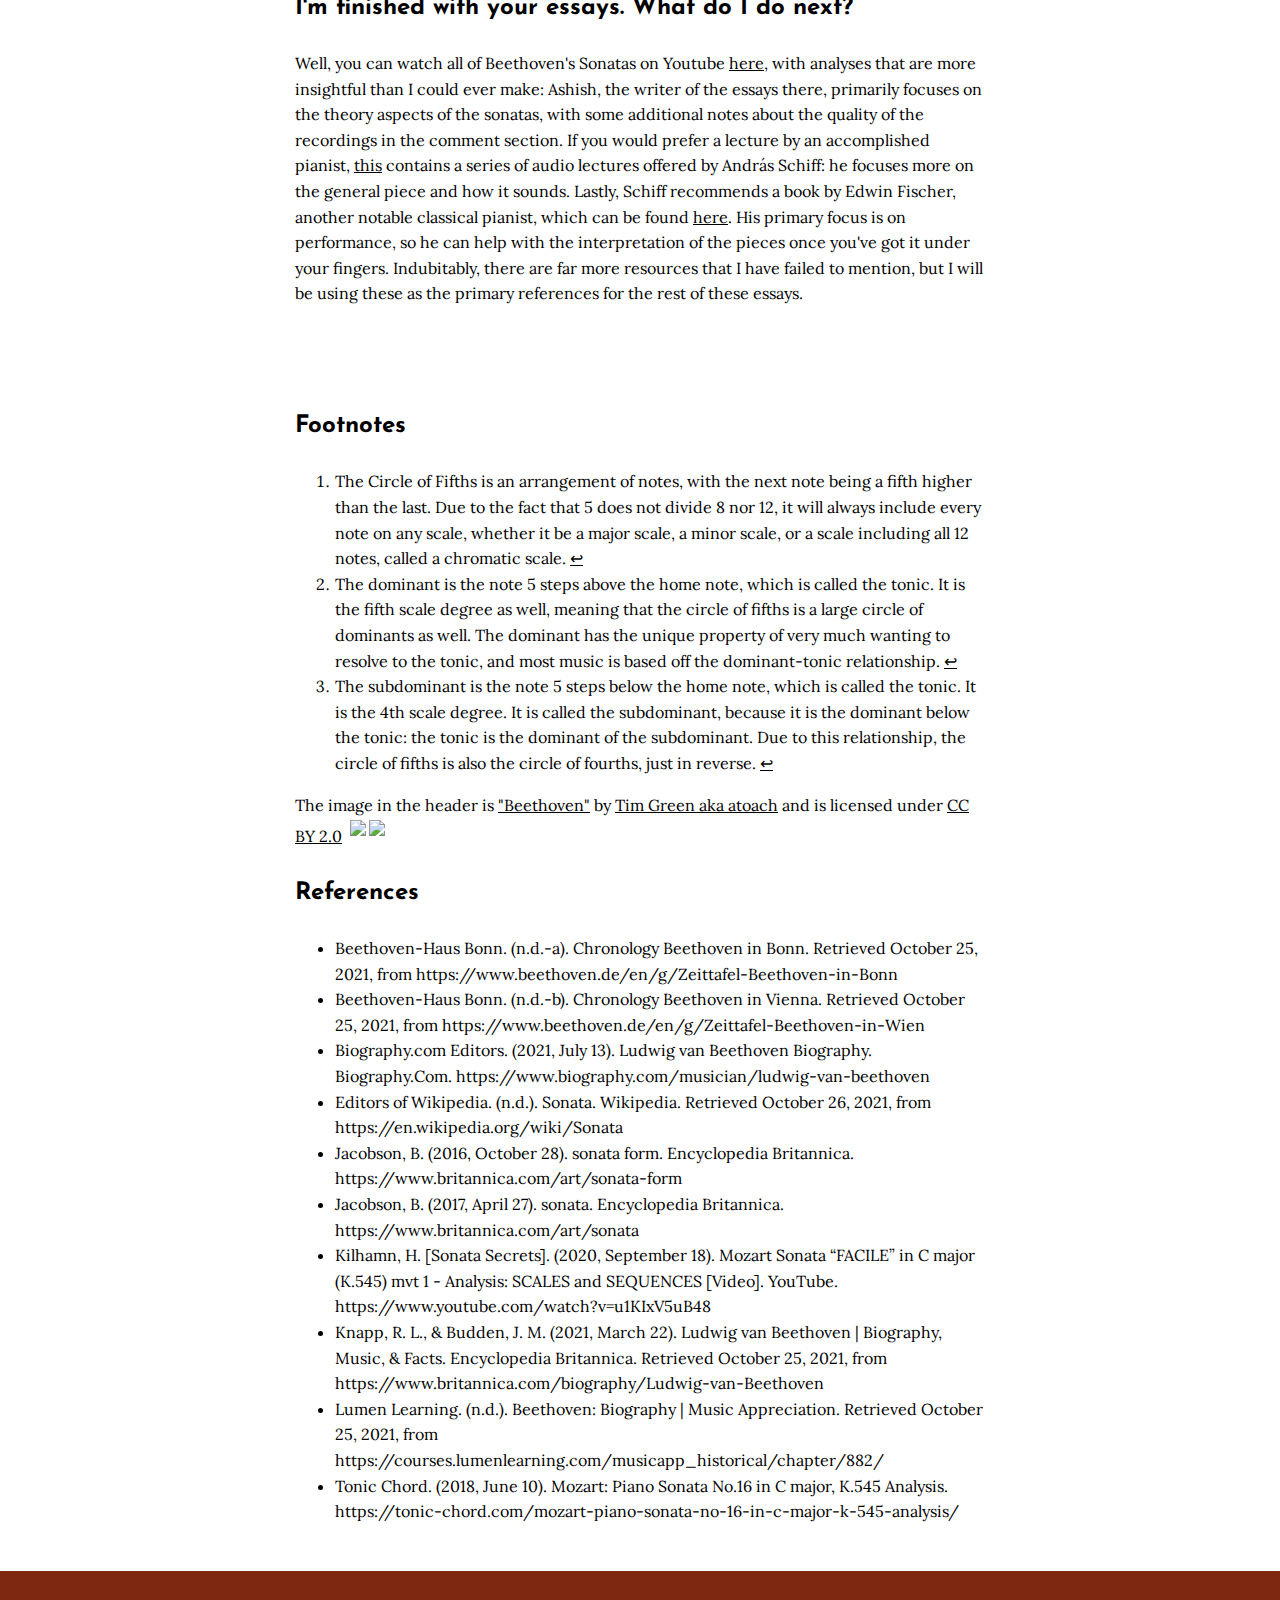
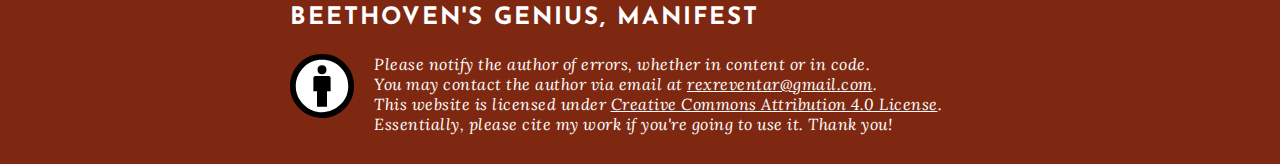
==== commit 29067380: "Changed to using transitions" ====
--- a/htdocs/index.html
+++ b/htdocs/index.html
@@ -36,8 +36,8 @@
     <body>
         <nav>
             <ul>
-                <li class="material-icons" style="display:flex;justify-content:center;align-items:center;"><a href="./index.html">home</a></li>
-                <li><a href="./pathetique.html">Pathetique</a></li>
+                <li class="material-icons" style="display:flex;justify-content:center;align-items:center;" id="link_index"><a href="./index.html">home</a></li>
+                <li id="link_pathetique"><a href="./pathetique.html">Pathetique</a></li>
                 <li>Moonlight</li>
                 <li>Waldstein</li>
                 <li>Les Adieux</li>
--- a/css/index.css
+++ b/css/index.css
@@ -1,17 +1,17 @@
 :root {
     --nav-bg-col: #333333;
     --nav-text-col: #ffffff;
-    --nav-selected-bg-col: #7e2811;
-    --nav-selected-text-col: #ffffff;
 
     --header-bg-col: #000000cc;
     --header-text-col: #ffffff;
 
-    --main-bg-col: #ffffff; /*fffdd1ee*/
+    --main-bg-col: #ffffff; /*fffdd1ee, if necessary*/
     --main-tex-col: #000000;
 
     --footer-bg-col: #7e2811;
 }
+
+/* Overarching Design */
 
 body {
     display: flex;
@@ -22,6 +22,8 @@
     padding: 0;
     margin: 0;
 }
+
+/* Navigation, including animations */
 
 nav {
     box-sizing: border-box;
@@ -68,38 +70,25 @@
     /*letter-spacing: 2px;*/
     /*line-height: -5px;*/
 
-    animation-name: nav-deselect;
-    animation-duration: 500ms;
-}
-
-nav > ul > li:hover {
-    background-color: var(--nav-selected-bg-col);
-    animation-name: nav-select;
-    animation-duration: 500ms;
-}
-
-@keyframes nav-select {
-    from {
-        background-color: var(--nav-bg-col);
-    }
-    to {
-        background-color: var(--nav-selected-bg-col);
-    }
-}
-
-@keyframes nav-deselect {
-    from {
-        background-color: var(--nav-selected-bg-col);
-    }
-    to {
-        background-color: var(--nav-bg-col);
-    }
+    transition: background-color 500ms, color 500ms;
+}
+
+#link_index:hover {
+    background-color: #7e2811;
+    color: #ffffff;
+}
+
+#link_pathetique:hover {
+    background-color: #d4af37;
+    color: #000000;
 }
 
 a {
     color: inherit;
     text-decoration: underline;
 }
+
+/* Header box */
 
 header {
     box-sizing: border-box;
@@ -151,6 +140,8 @@
     margin-bottom: -5px;
 }
 
+/* Actual text */
+
 h3 {
     font-family: "Josefin Sans", sans-serif;
     font-size: 24px; 
@@ -177,6 +168,8 @@
 figure img {
     max-width: 600px
 }
+
+/* Footers and stuff */
 
 footer {
     box-sizing: border-box;
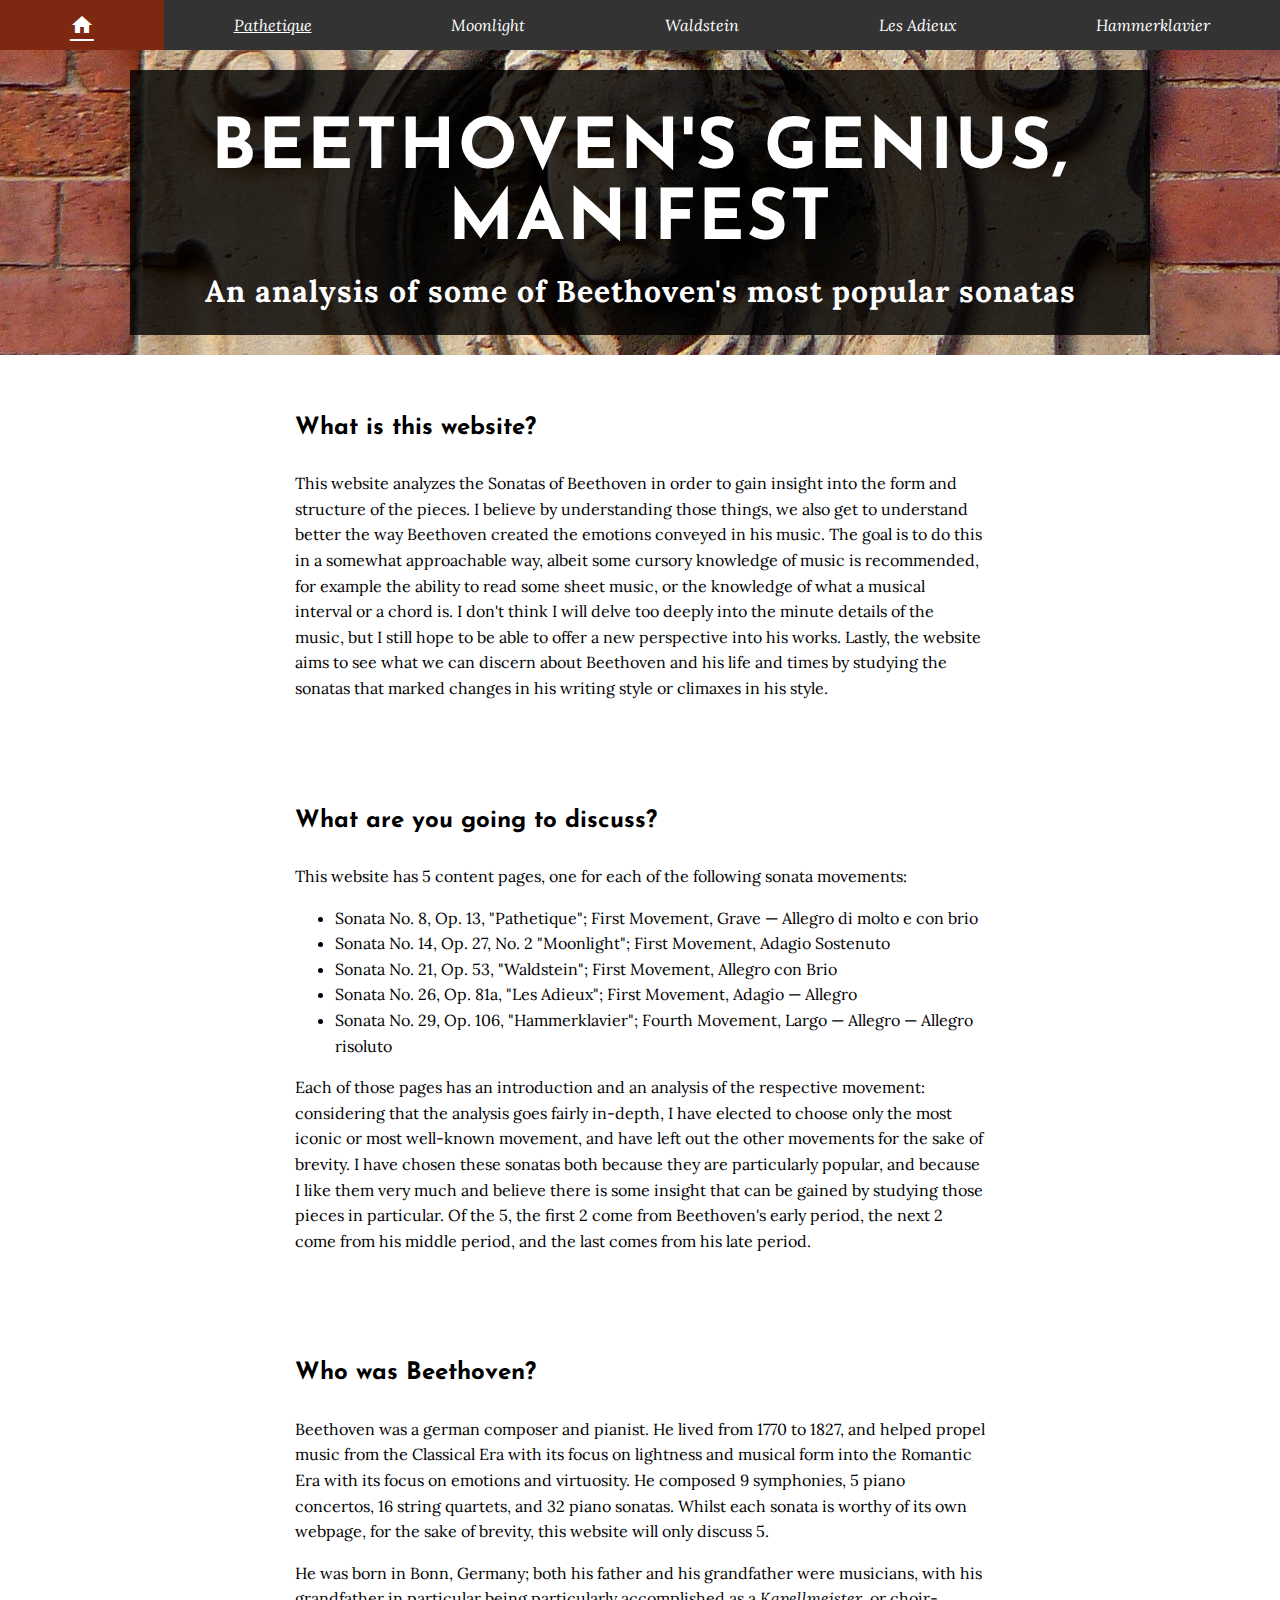
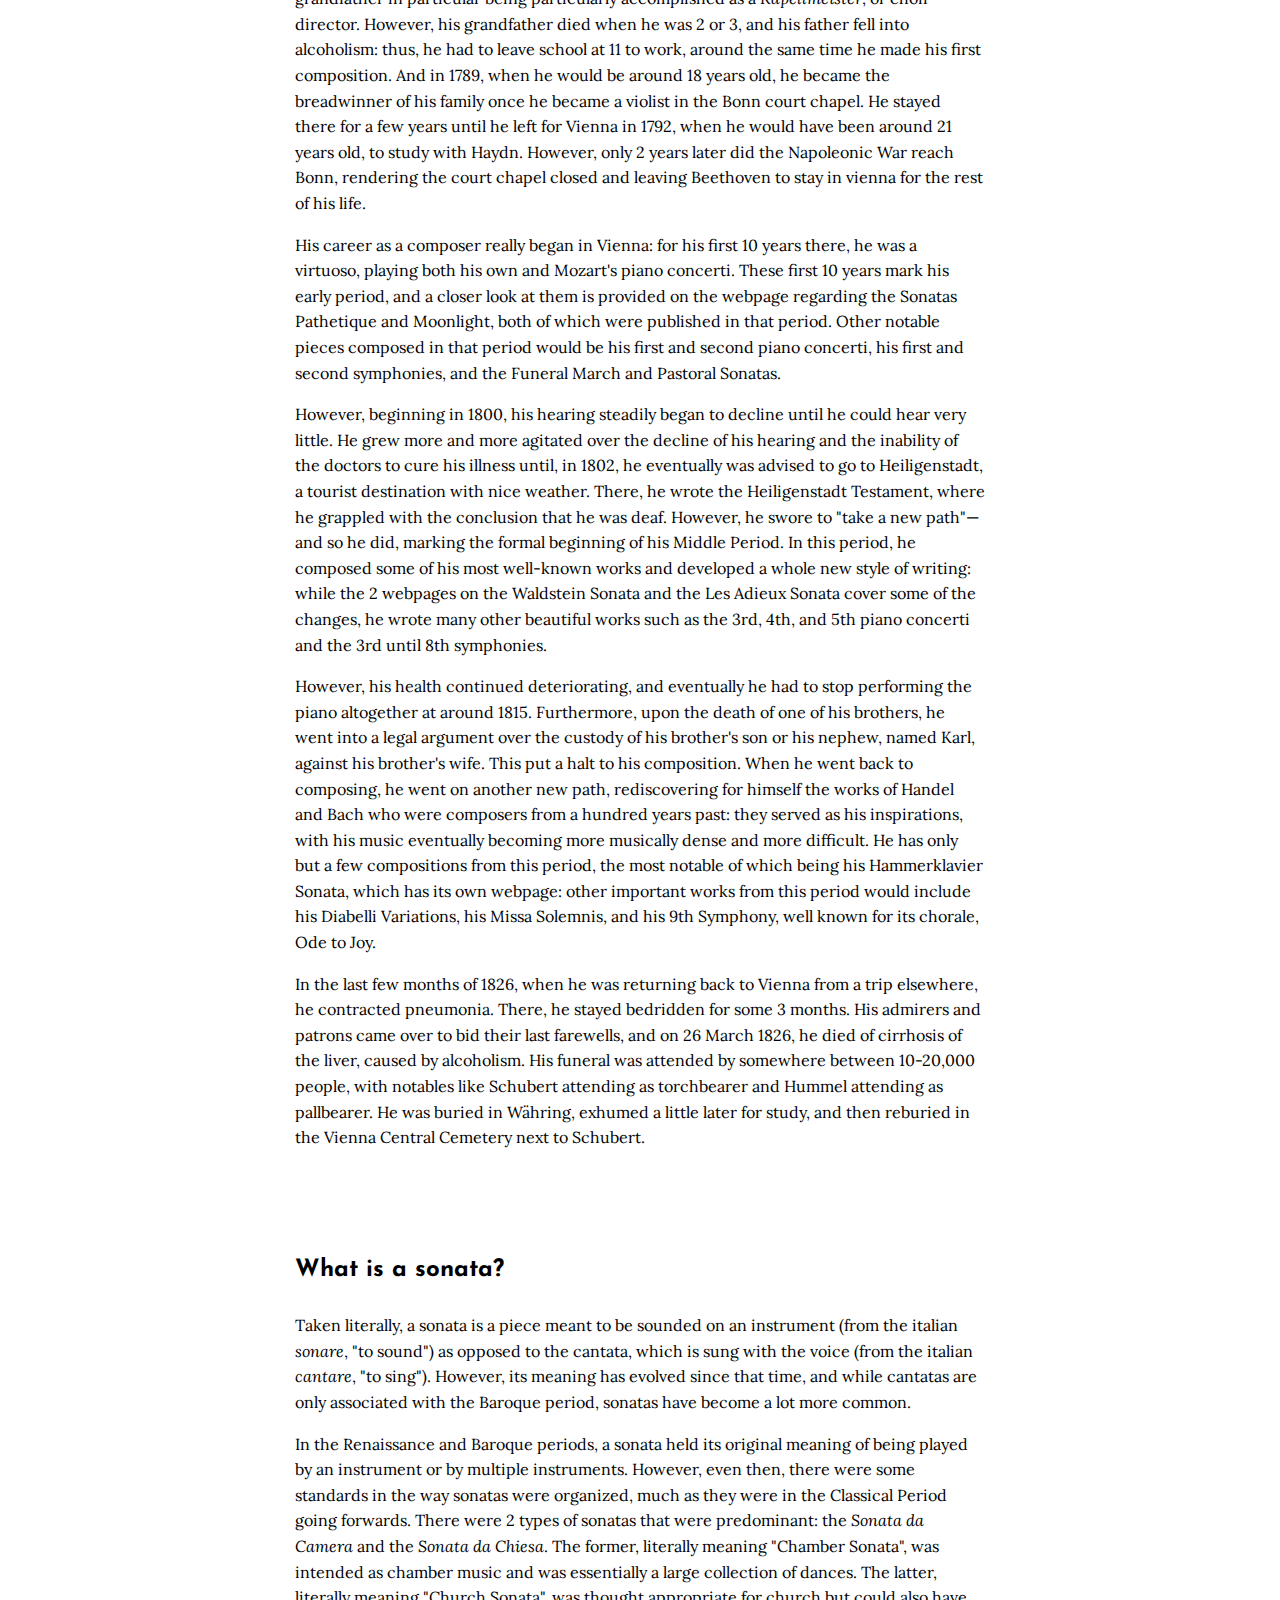
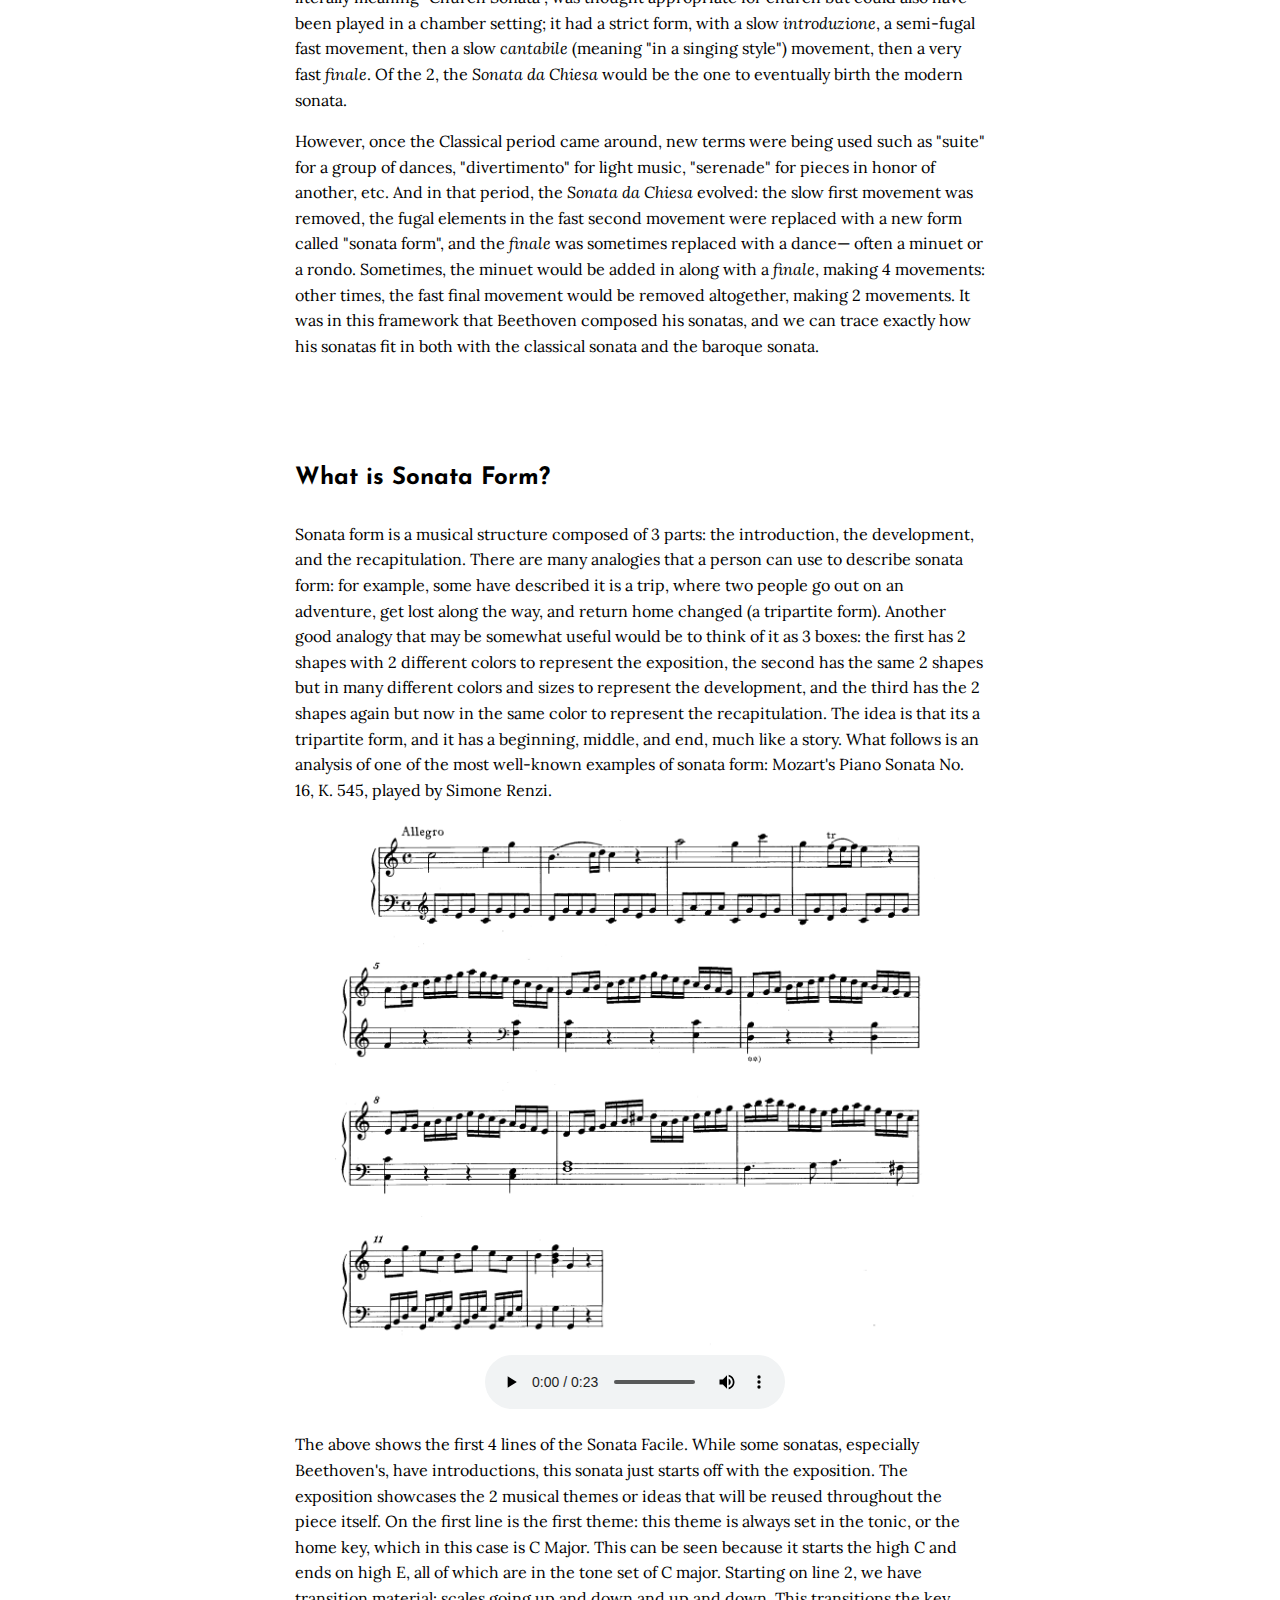
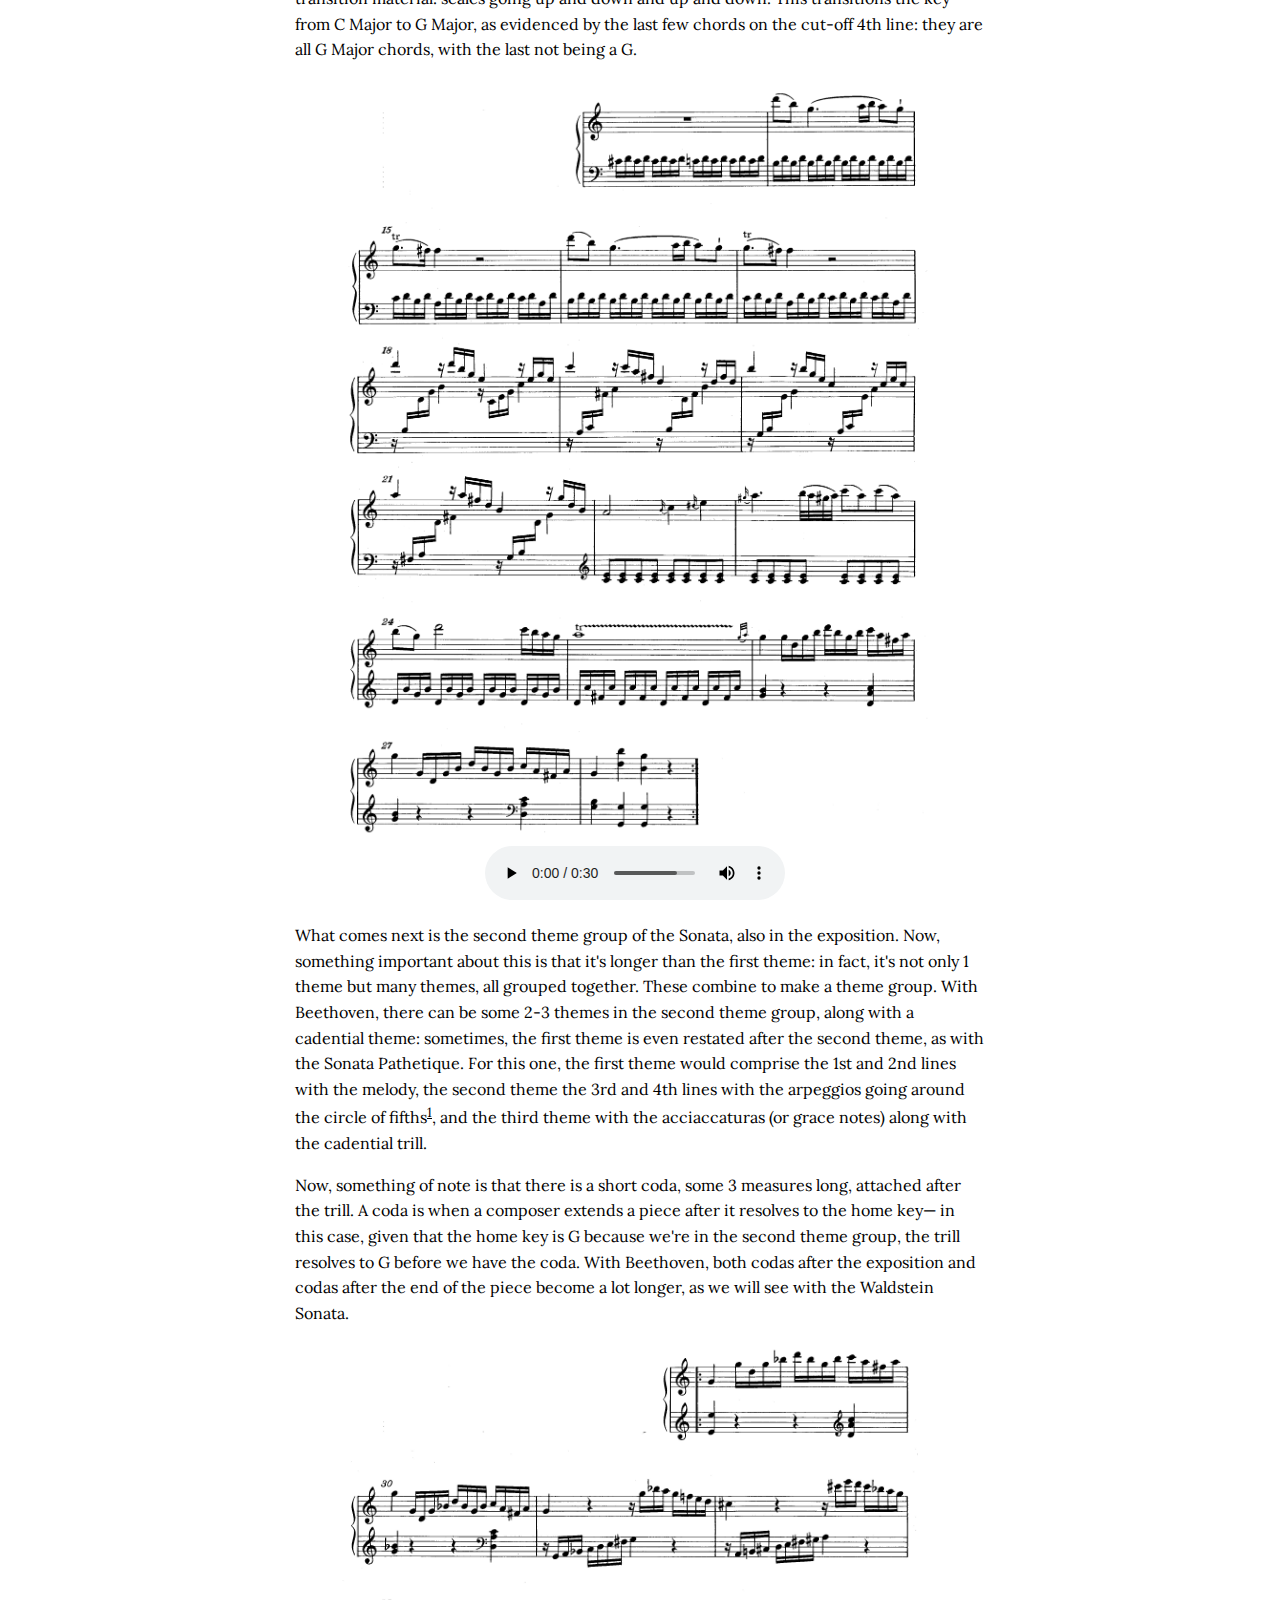
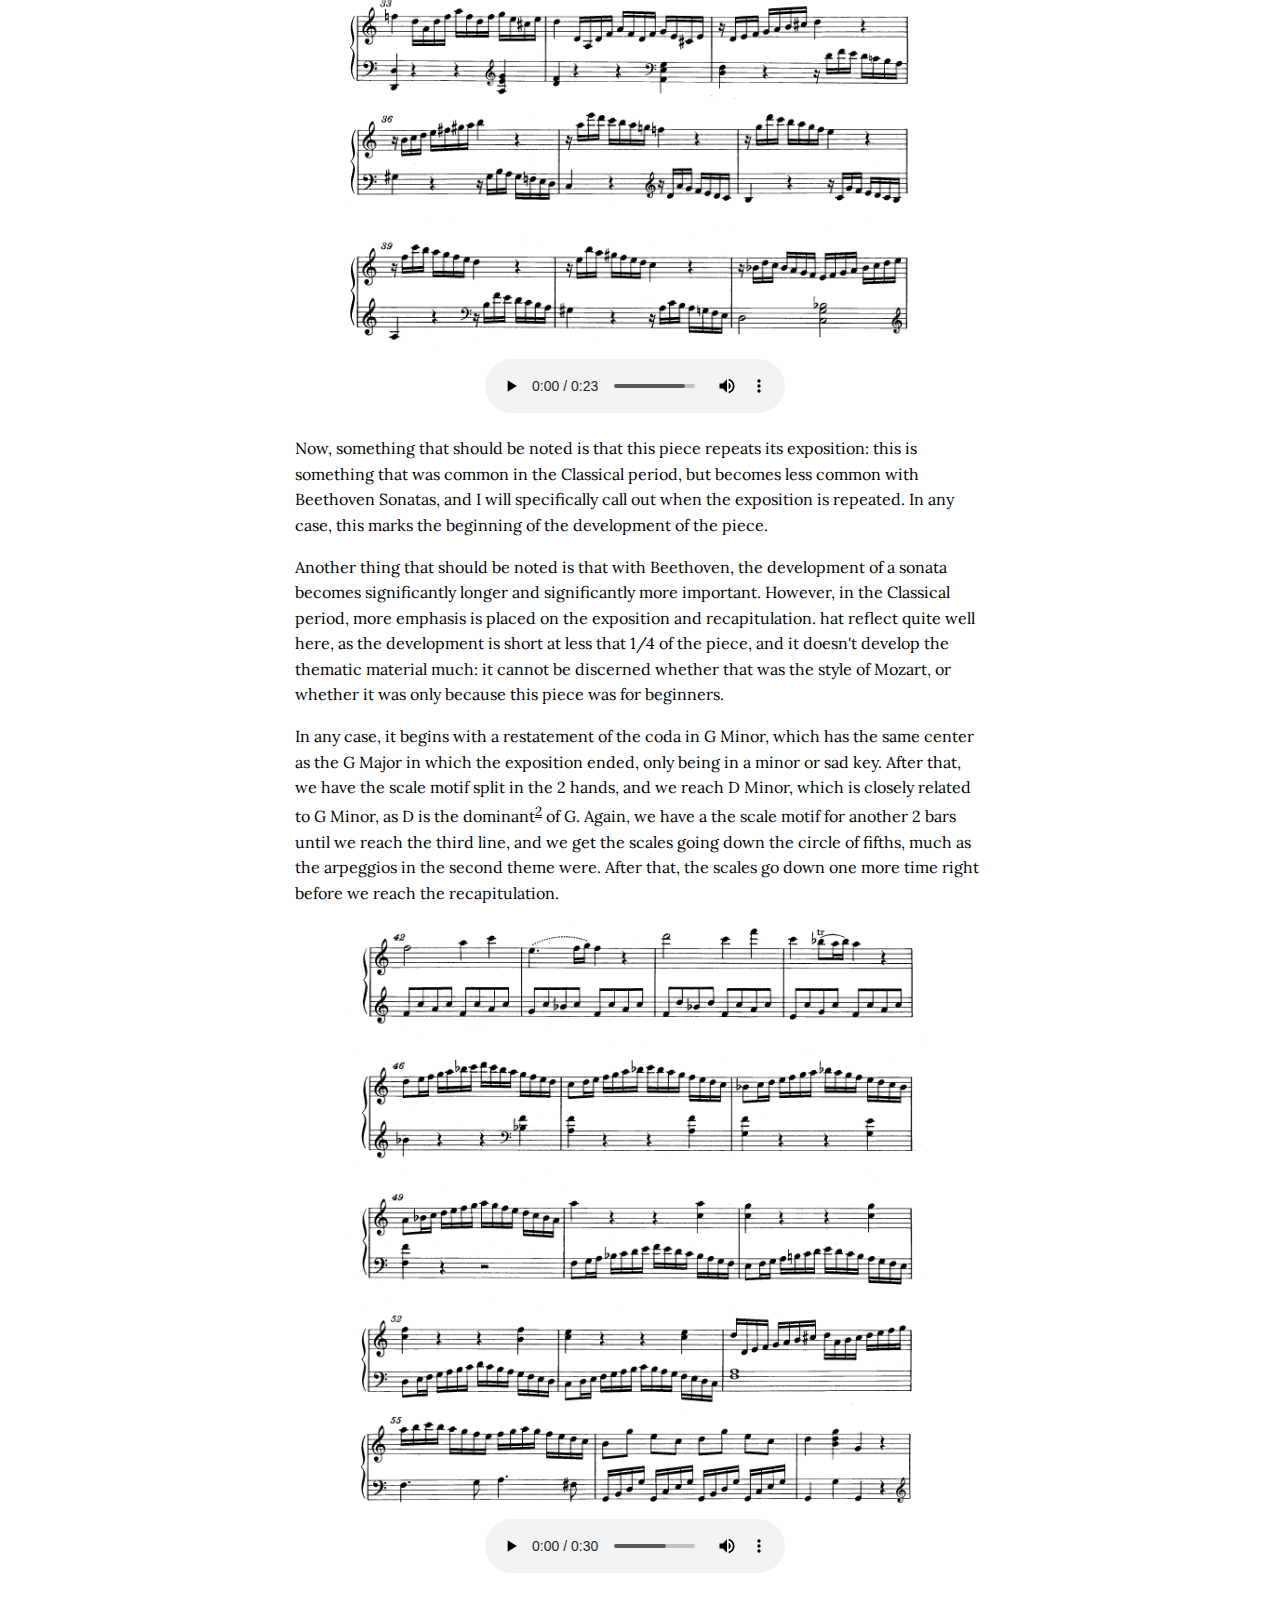
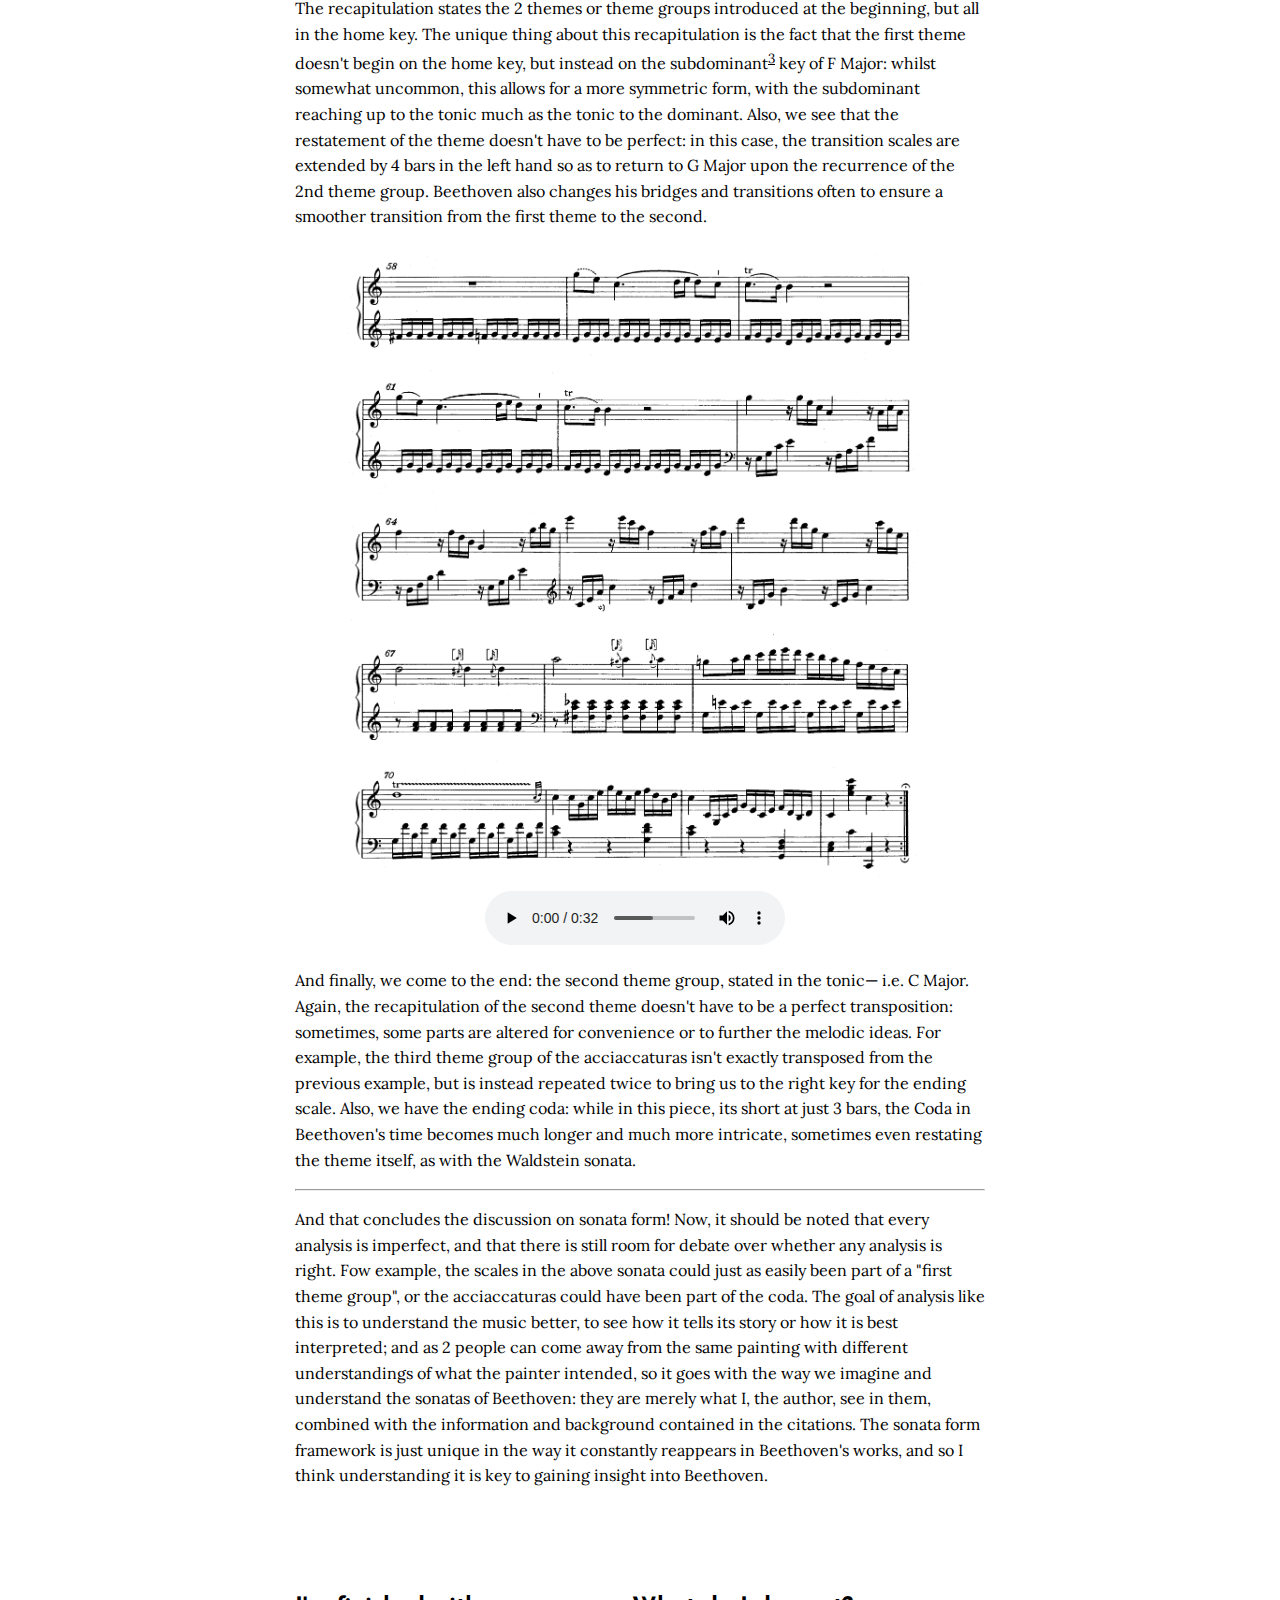
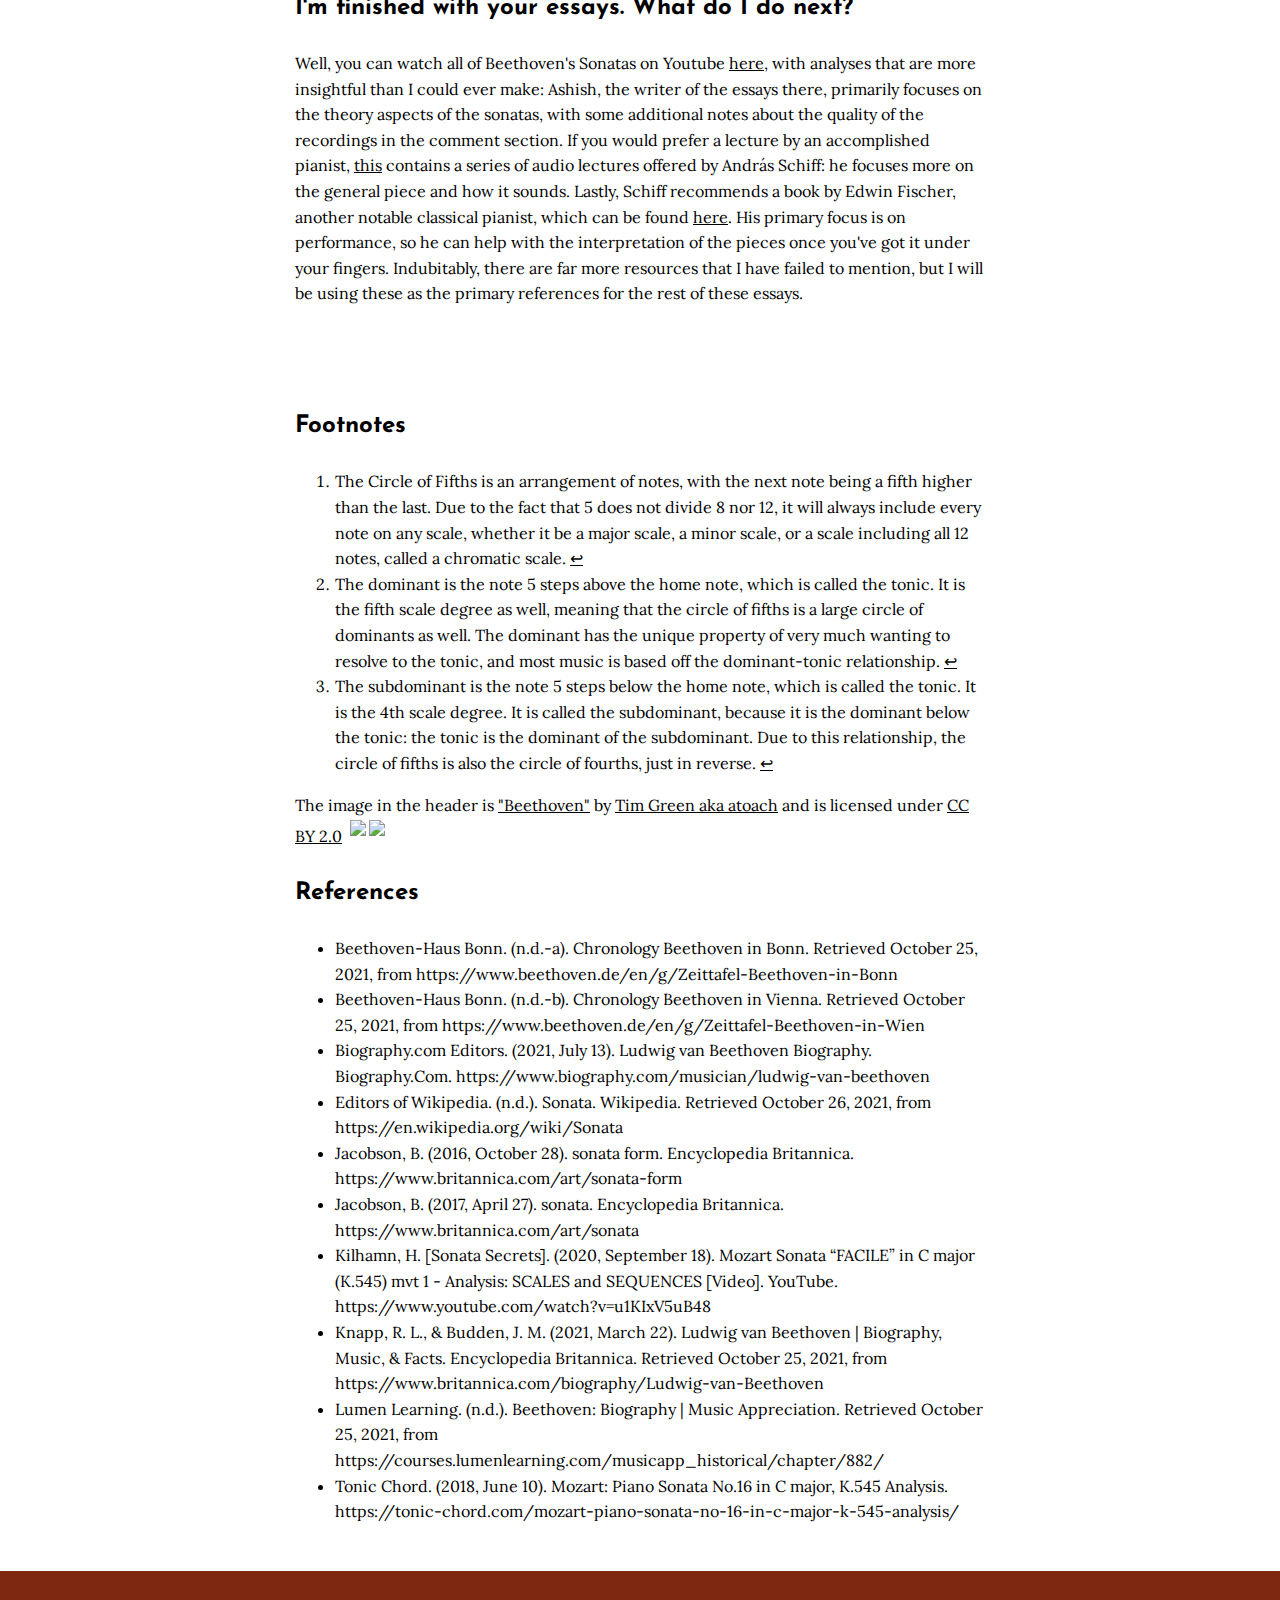
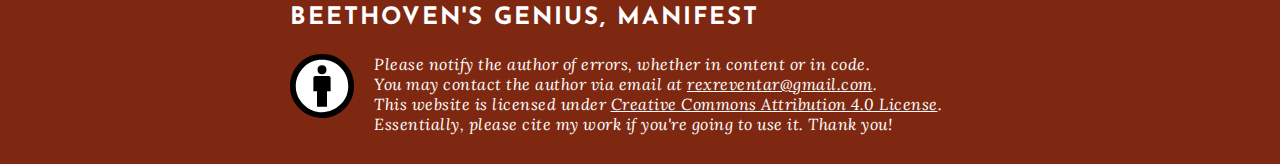
==== commit 21995294: "Added favicons and comments as per spec" ====
--- a/htdocs/index.html
+++ b/htdocs/index.html
@@ -16,8 +16,14 @@
         />
         <meta name="date" content="10/25/2021" />
         <meta name="revised" content="11/02/2021" />
-        <link rel="icon" type="image/png" href="myicon.png" />
+        
+        <!-- favicons -->
+        <link rel="apple-touch-icon" sizes="180x180" href="../images/favicons/apple-touch-icon.png">
+        <link rel="icon" type="image/png" sizes="32x32" href="../images/favicons/favicon-32x32.png">
+        <link rel="icon" type="image/png" sizes="16x16" href="../images/favicons/favicon-16x16.png">
+        <link rel="manifest" href="../images/favicons/site.webmanifest">
 
+        <!-- stylesheets and fonts -->
         <link
             href="https://fonts.googleapis.com/css2?family=Lora:ital,wght@0,400;0,700;1,400;1,700&display=swap"
             rel="stylesheet"
@@ -28,6 +34,7 @@
         />
         <link rel="stylesheet" href="../css/index.css" />
 
+        <!-- that home icon -->
         <link
             rel="stylesheet"
             href="https://fonts.googleapis.com/icon?family=Material+Icons"
@@ -45,6 +52,7 @@
             </ul>
         </nav>
         <header>
+            <!-- need the div to have a background and to venter text right -->
             <div id="header_center">
                 <h1>Beethoven's Genius, Manifest</h1>
                 <h2>An analysis of some of Beethoven's most popular sonatas</h2>
@@ -627,6 +635,7 @@
             </section>
         </main>
         <footer>
+            <!-- need the div to have a background and to venter text right -->
             <div id="footer_center">
                 <h3>Beethoven's Genius, Manifest</h3>
                 <img src="../images/cc-by.svg" alt="cc-by" />
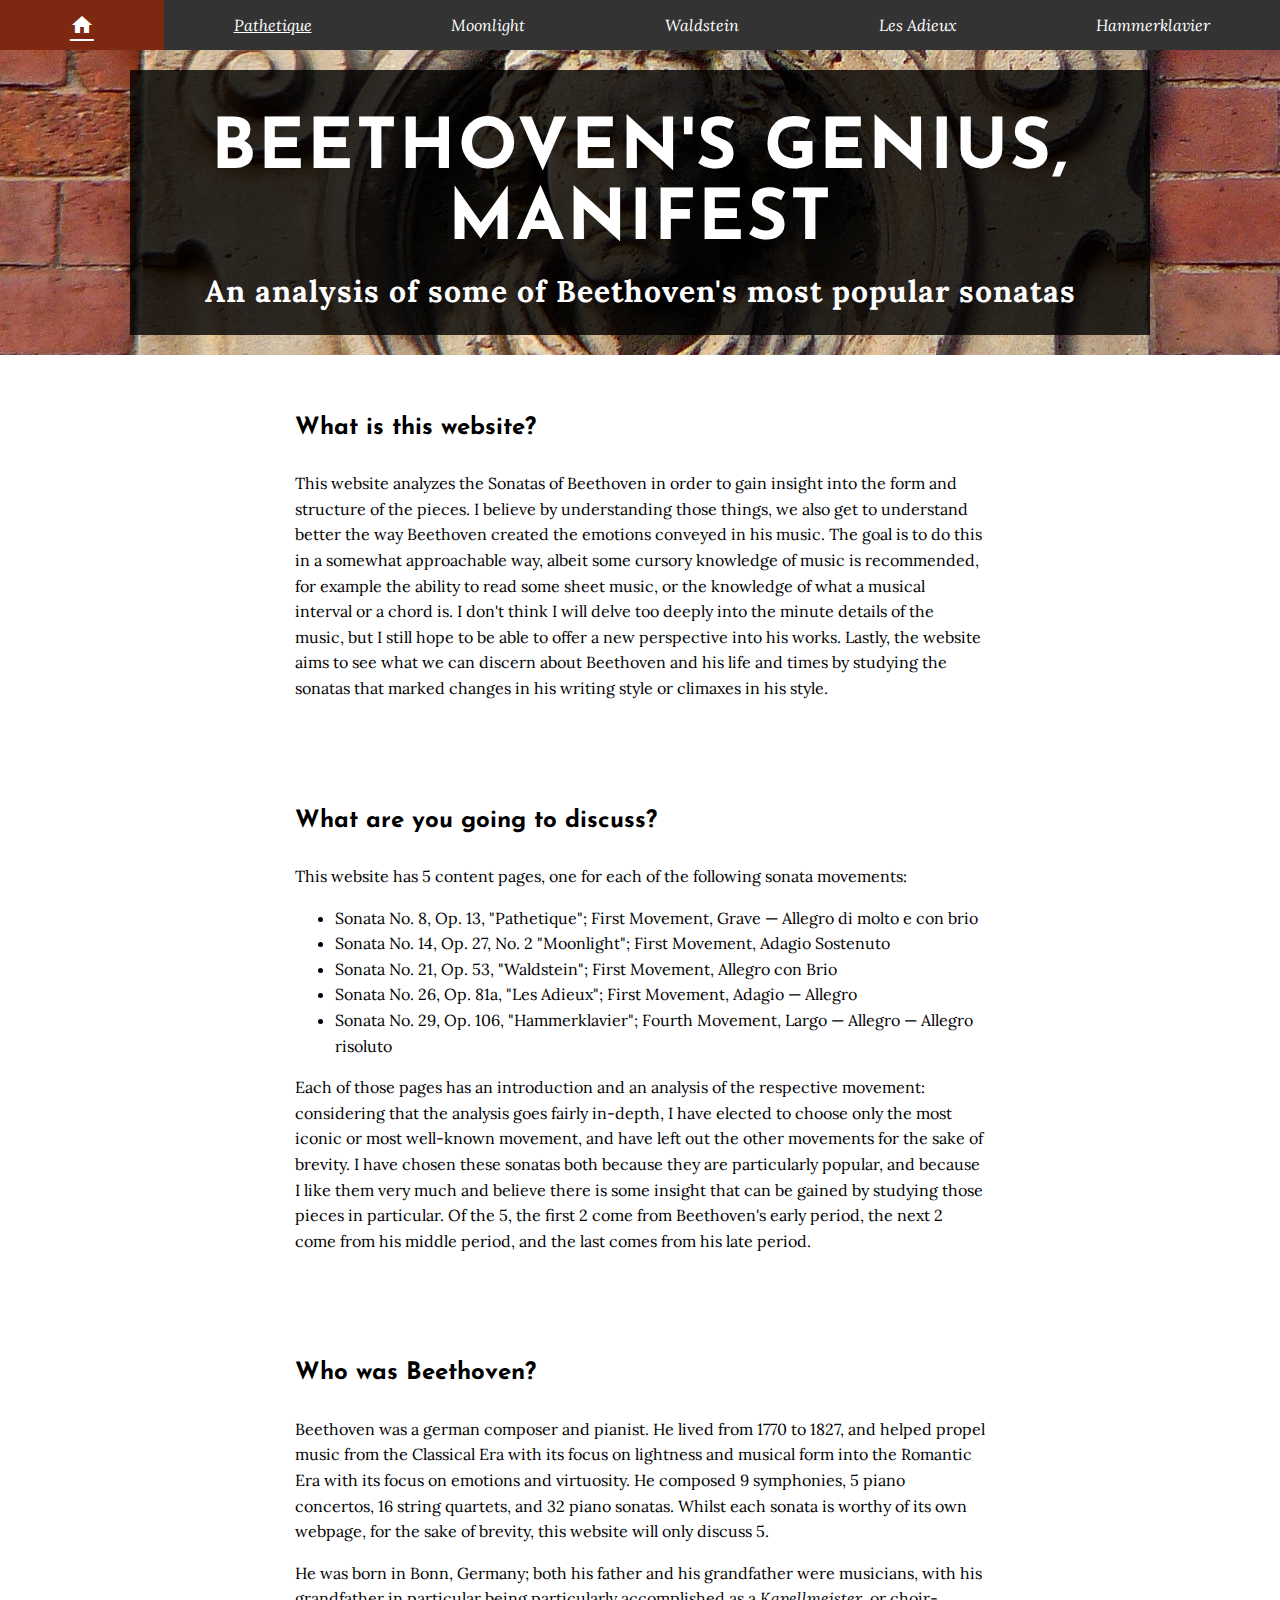
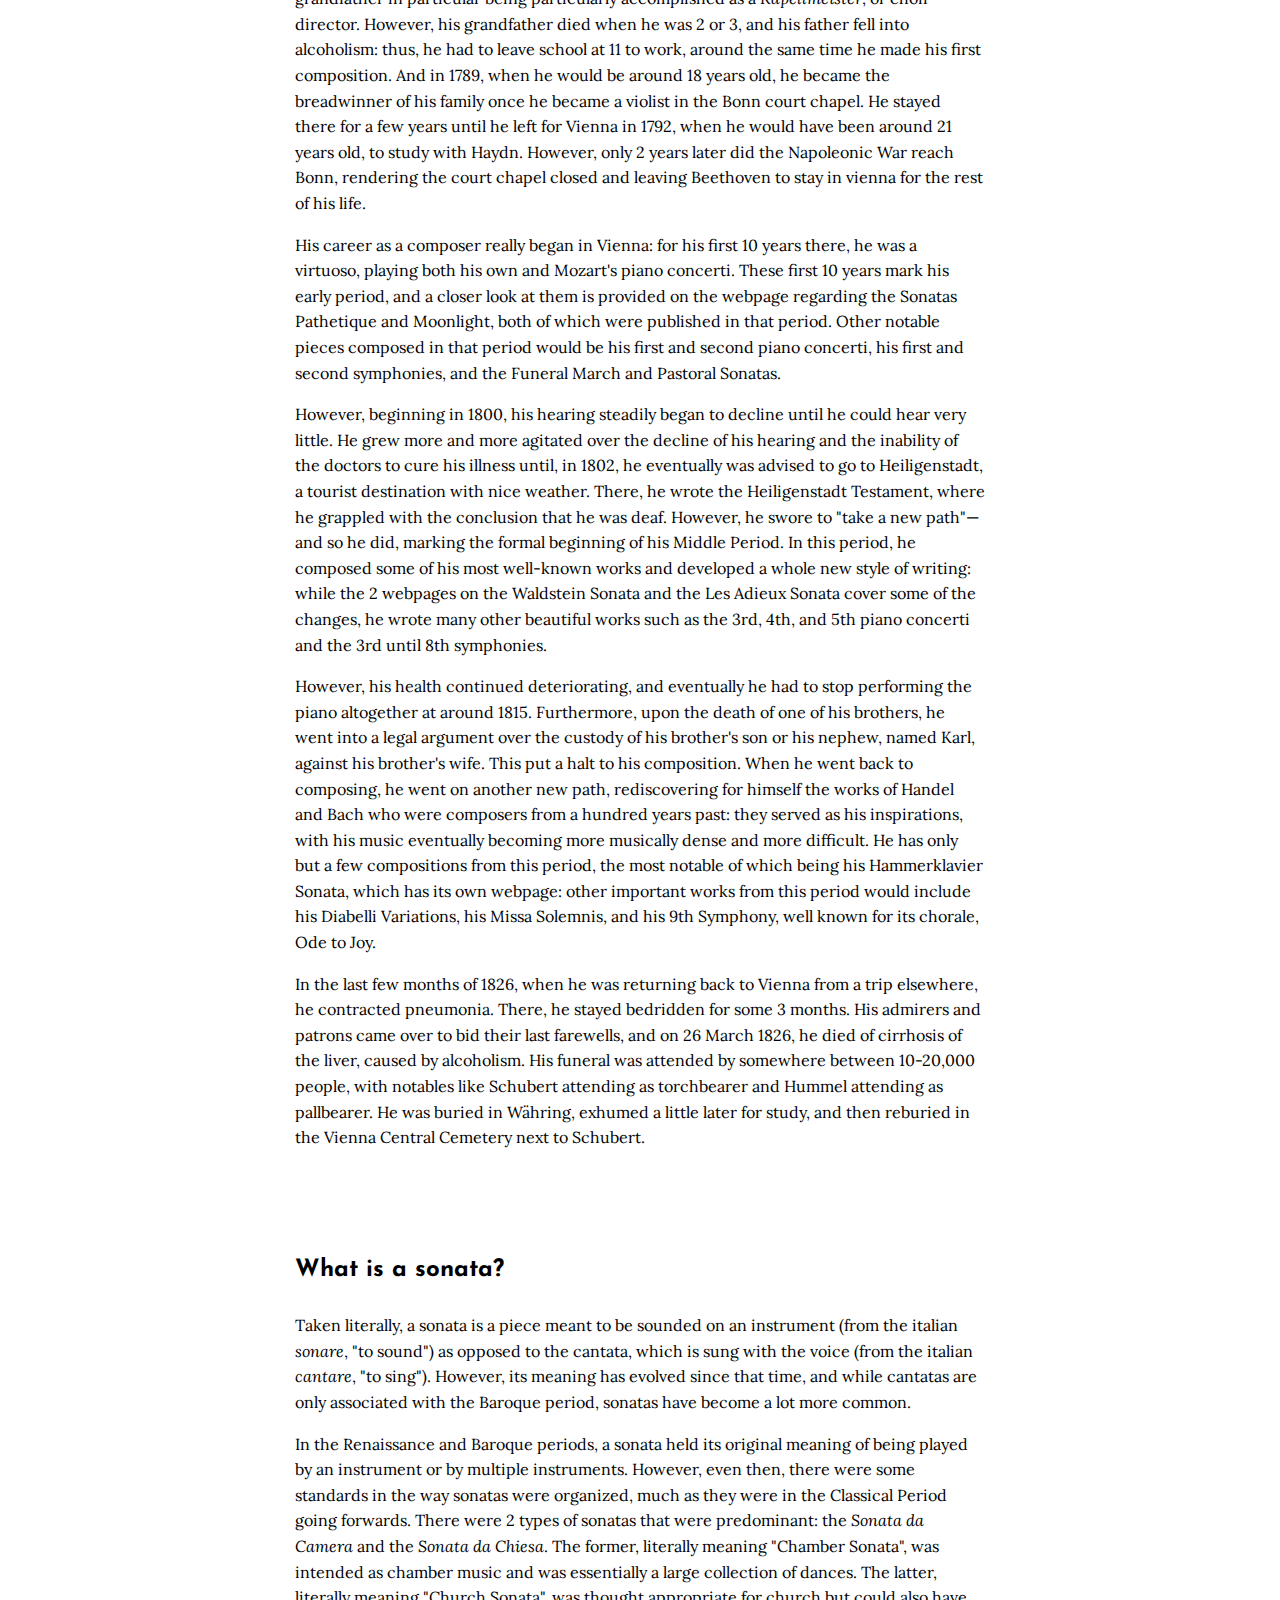
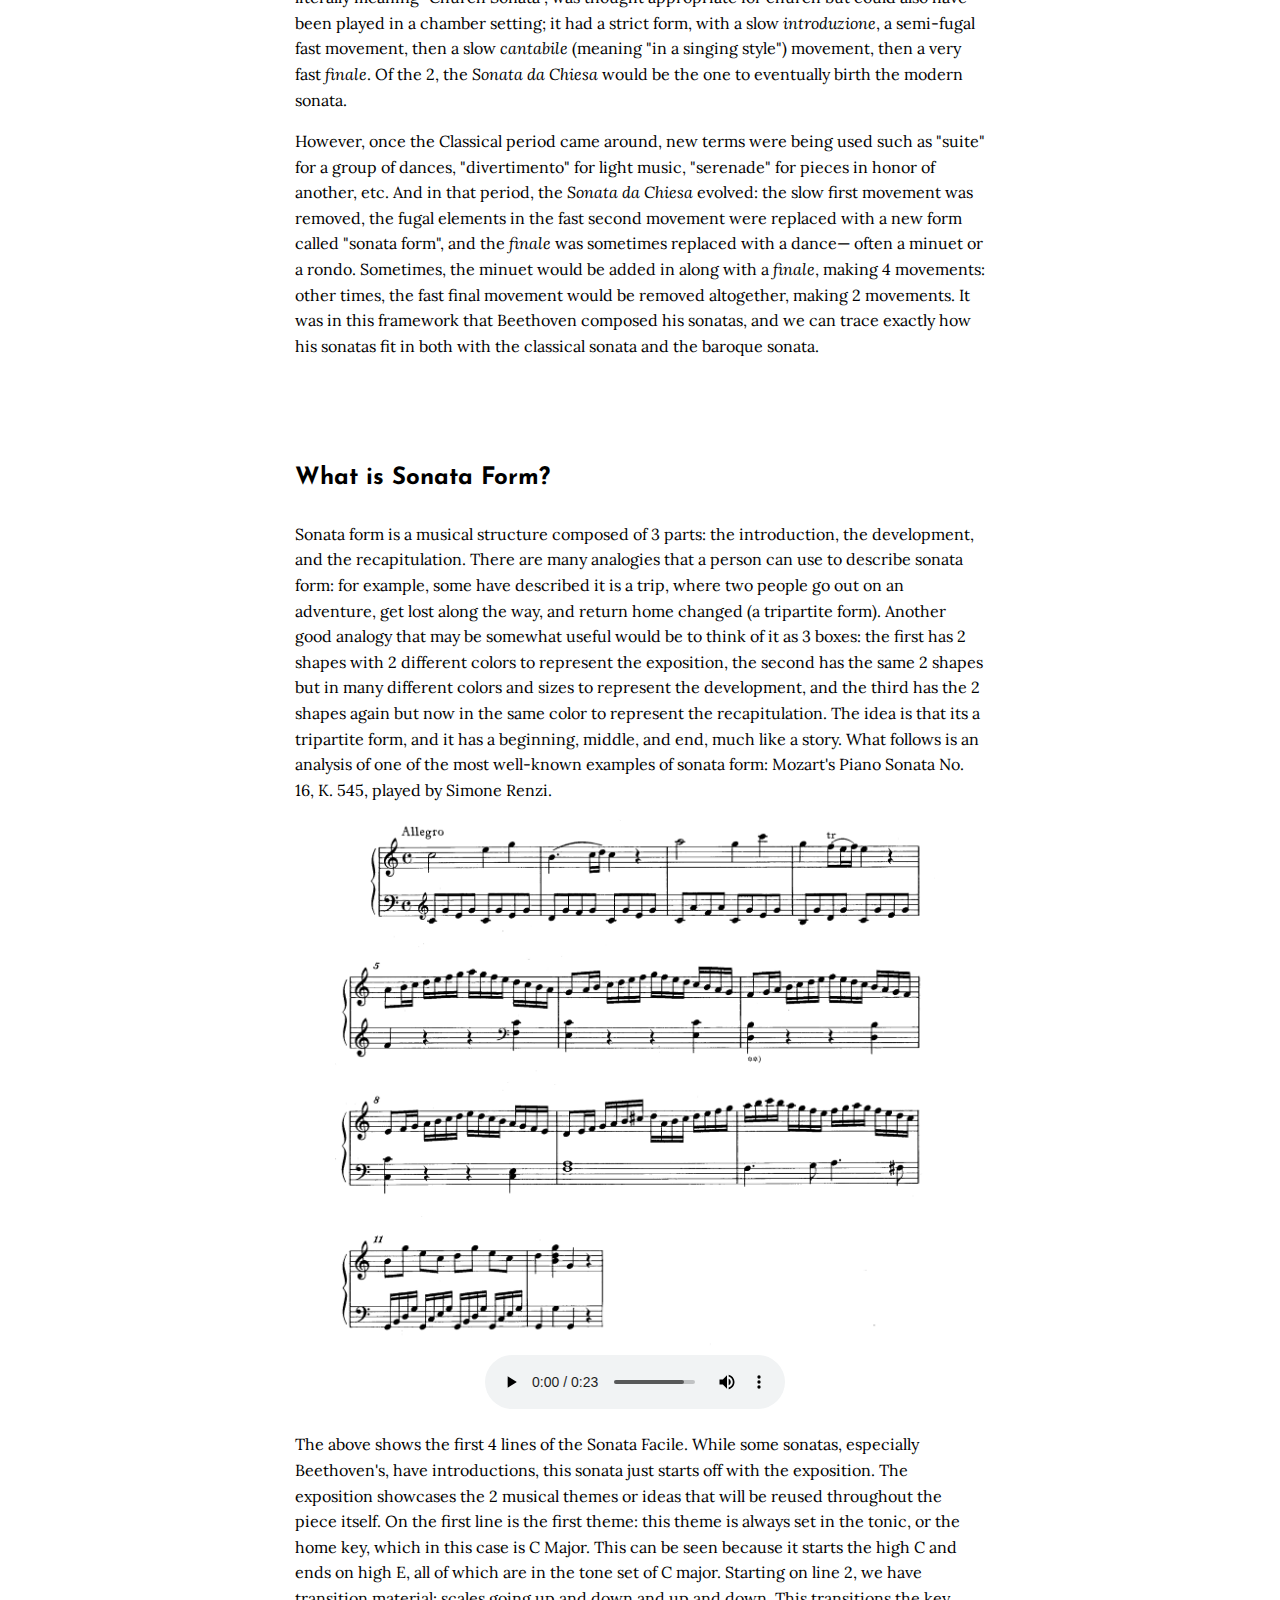
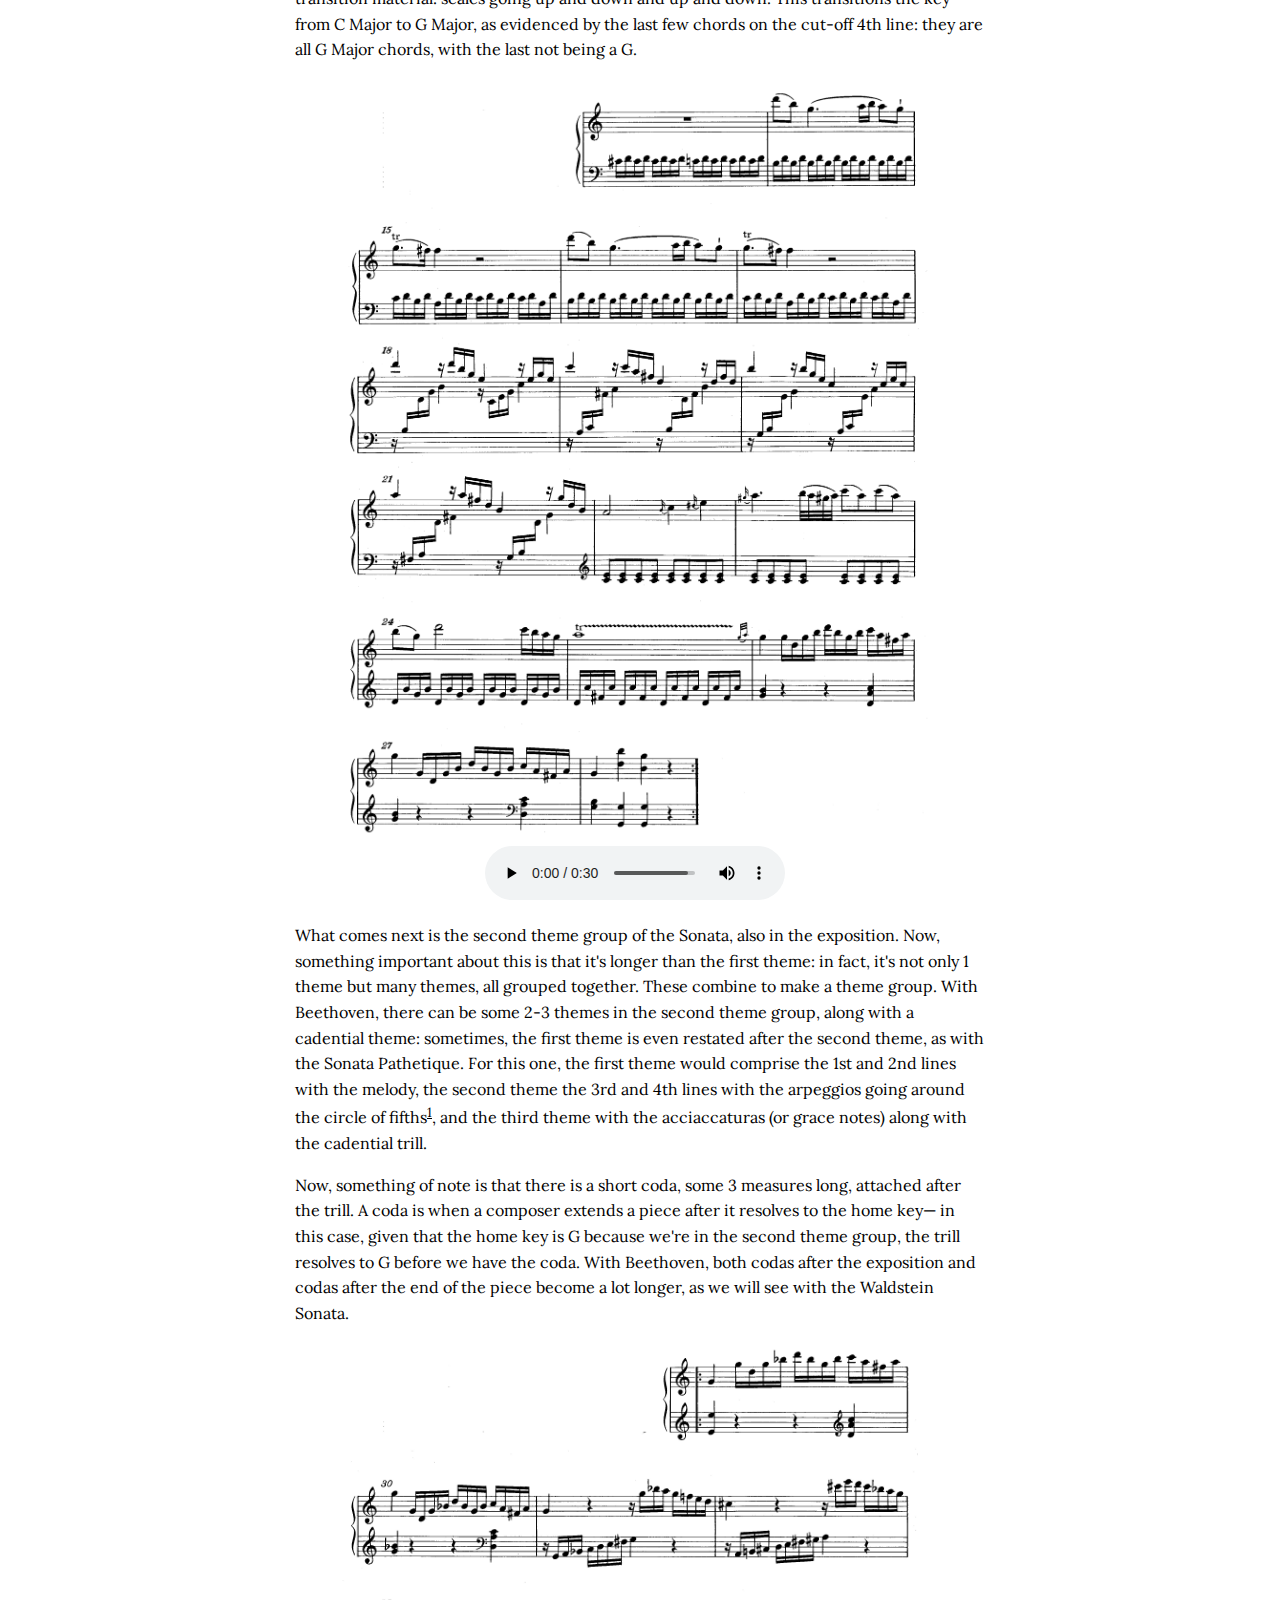
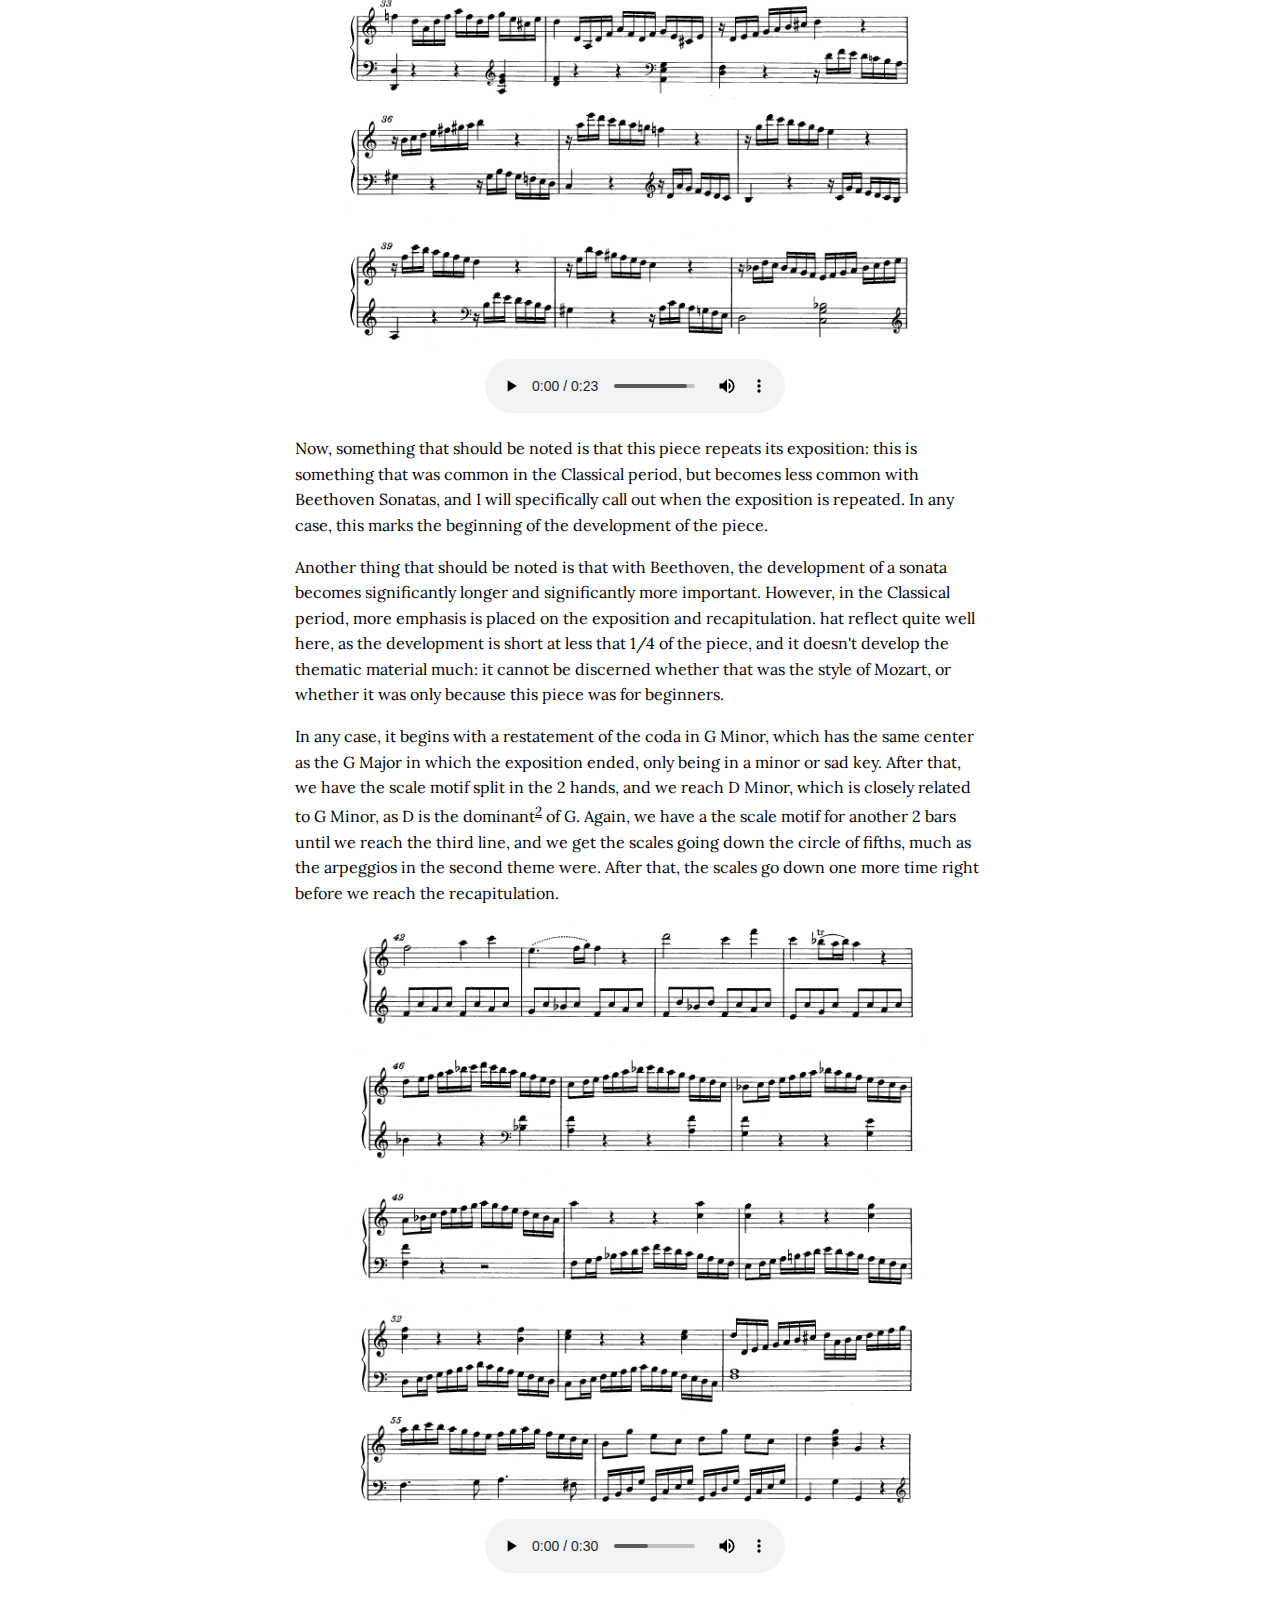
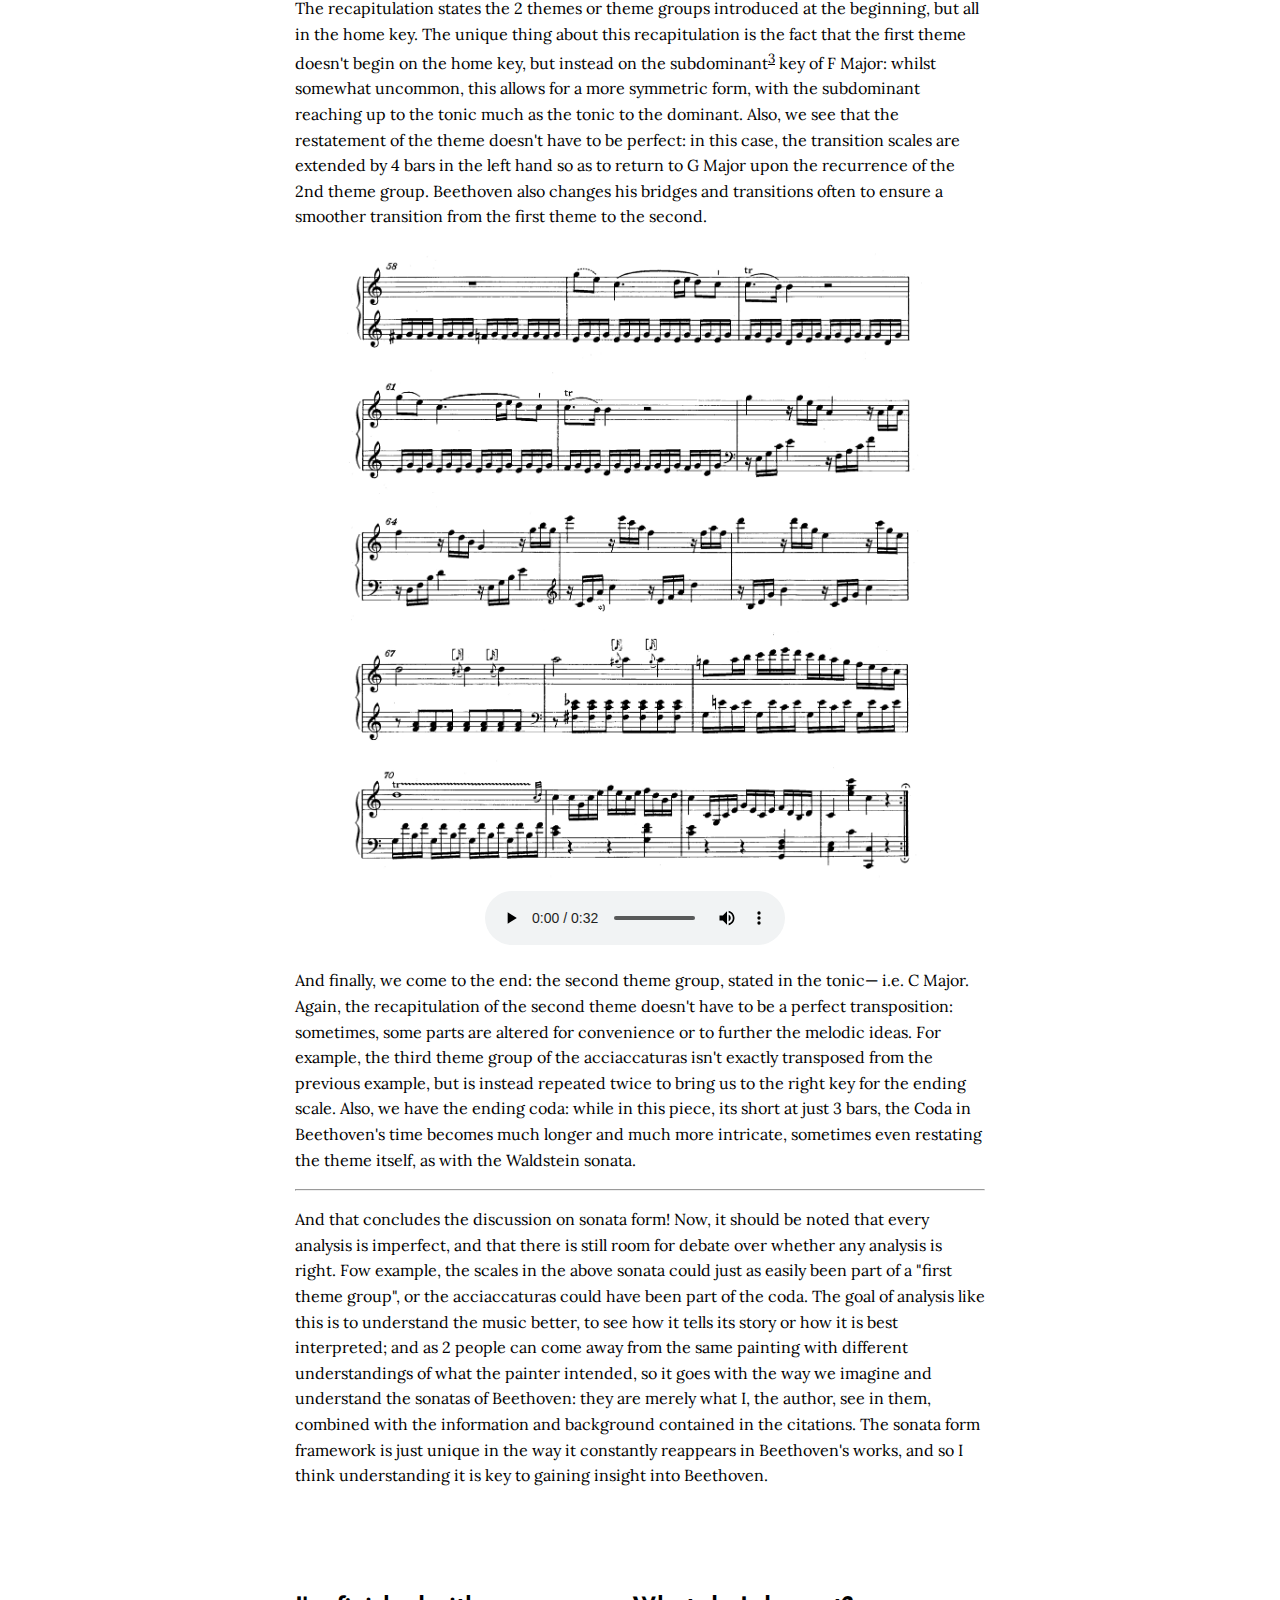
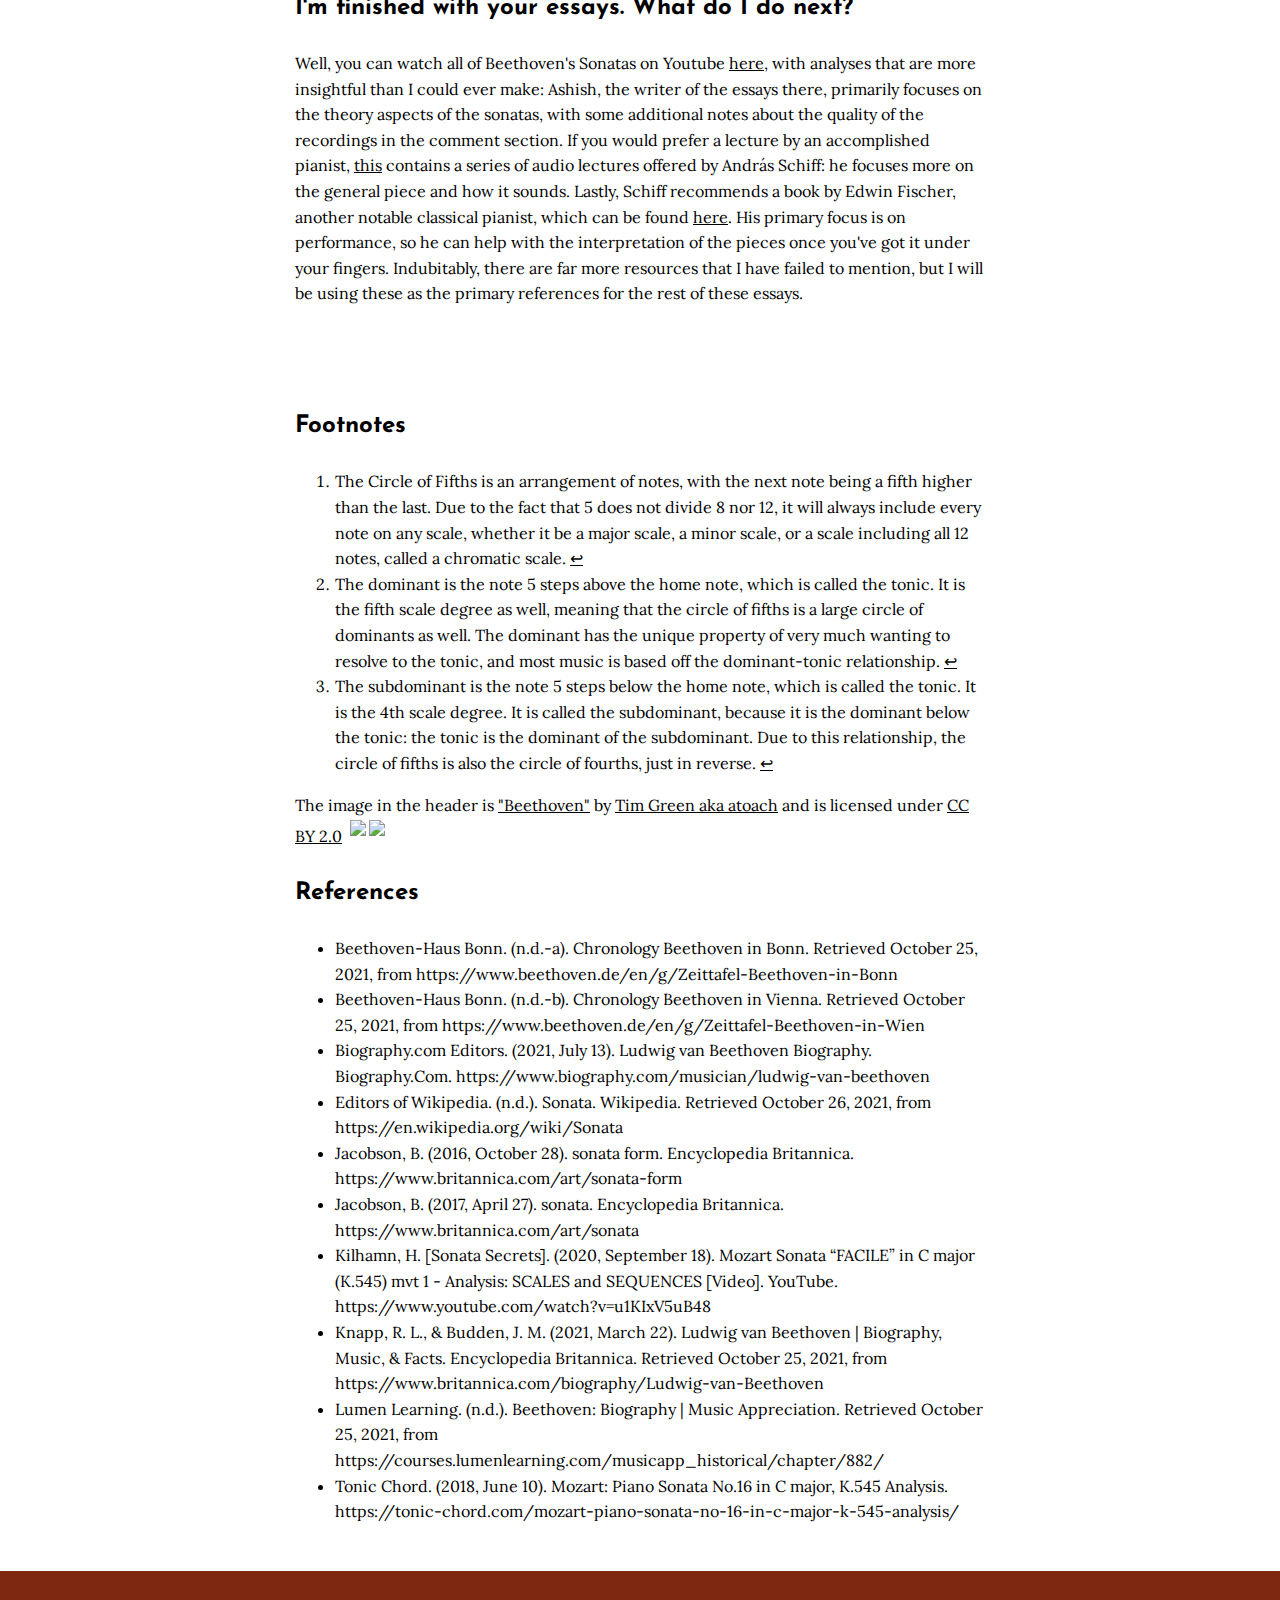
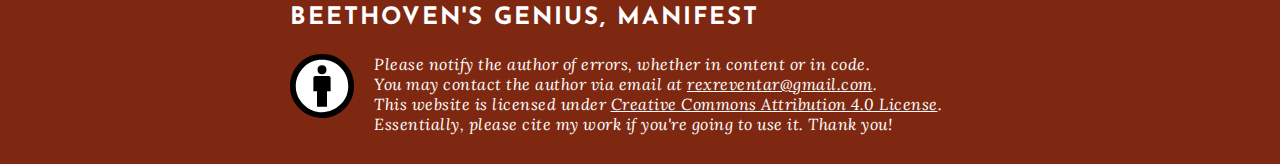
==== commit c67d9cfa: "Formatted documents and added attributions" ====
--- a/htdocs/index.html
+++ b/htdocs/index.html
@@ -16,12 +16,26 @@
         />
         <meta name="date" content="10/25/2021" />
         <meta name="revised" content="11/02/2021" />
-        
+
         <!-- favicons -->
-        <link rel="apple-touch-icon" sizes="180x180" href="../images/favicons/apple-touch-icon.png">
-        <link rel="icon" type="image/png" sizes="32x32" href="../images/favicons/favicon-32x32.png">
-        <link rel="icon" type="image/png" sizes="16x16" href="../images/favicons/favicon-16x16.png">
-        <link rel="manifest" href="../images/favicons/site.webmanifest">
+        <link
+            rel="apple-touch-icon"
+            sizes="180x180"
+            href="../images/favicons/apple-touch-icon.png"
+        />
+        <link
+            rel="icon"
+            type="image/png"
+            sizes="32x32"
+            href="../images/favicons/favicon-32x32.png"
+        />
+        <link
+            rel="icon"
+            type="image/png"
+            sizes="16x16"
+            href="../images/favicons/favicon-16x16.png"
+        />
+        <link rel="manifest" href="../images/favicons/site.webmanifest" />
 
         <!-- stylesheets and fonts -->
         <link
@@ -43,8 +57,20 @@
     <body>
         <nav>
             <ul>
-                <li class="material-icons" style="display:flex;justify-content:center;align-items:center;" id="link_index"><a href="./index.html">home</a></li>
-                <li id="link_pathetique"><a href="./pathetique.html">Pathetique</a></li>
+                <li
+                    class="material-icons"
+                    style="
+                        display: flex;
+                        justify-content: center;
+                        align-items: center;
+                    "
+                    id="link_index"
+                >
+                    <a href="./index.html">home</a>
+                </li>
+                <li id="link_pathetique">
+                    <a href="./pathetique.html">Pathetique</a>
+                </li>
                 <li>Moonlight</li>
                 <li>Waldstein</li>
                 <li>Les Adieux</li>
